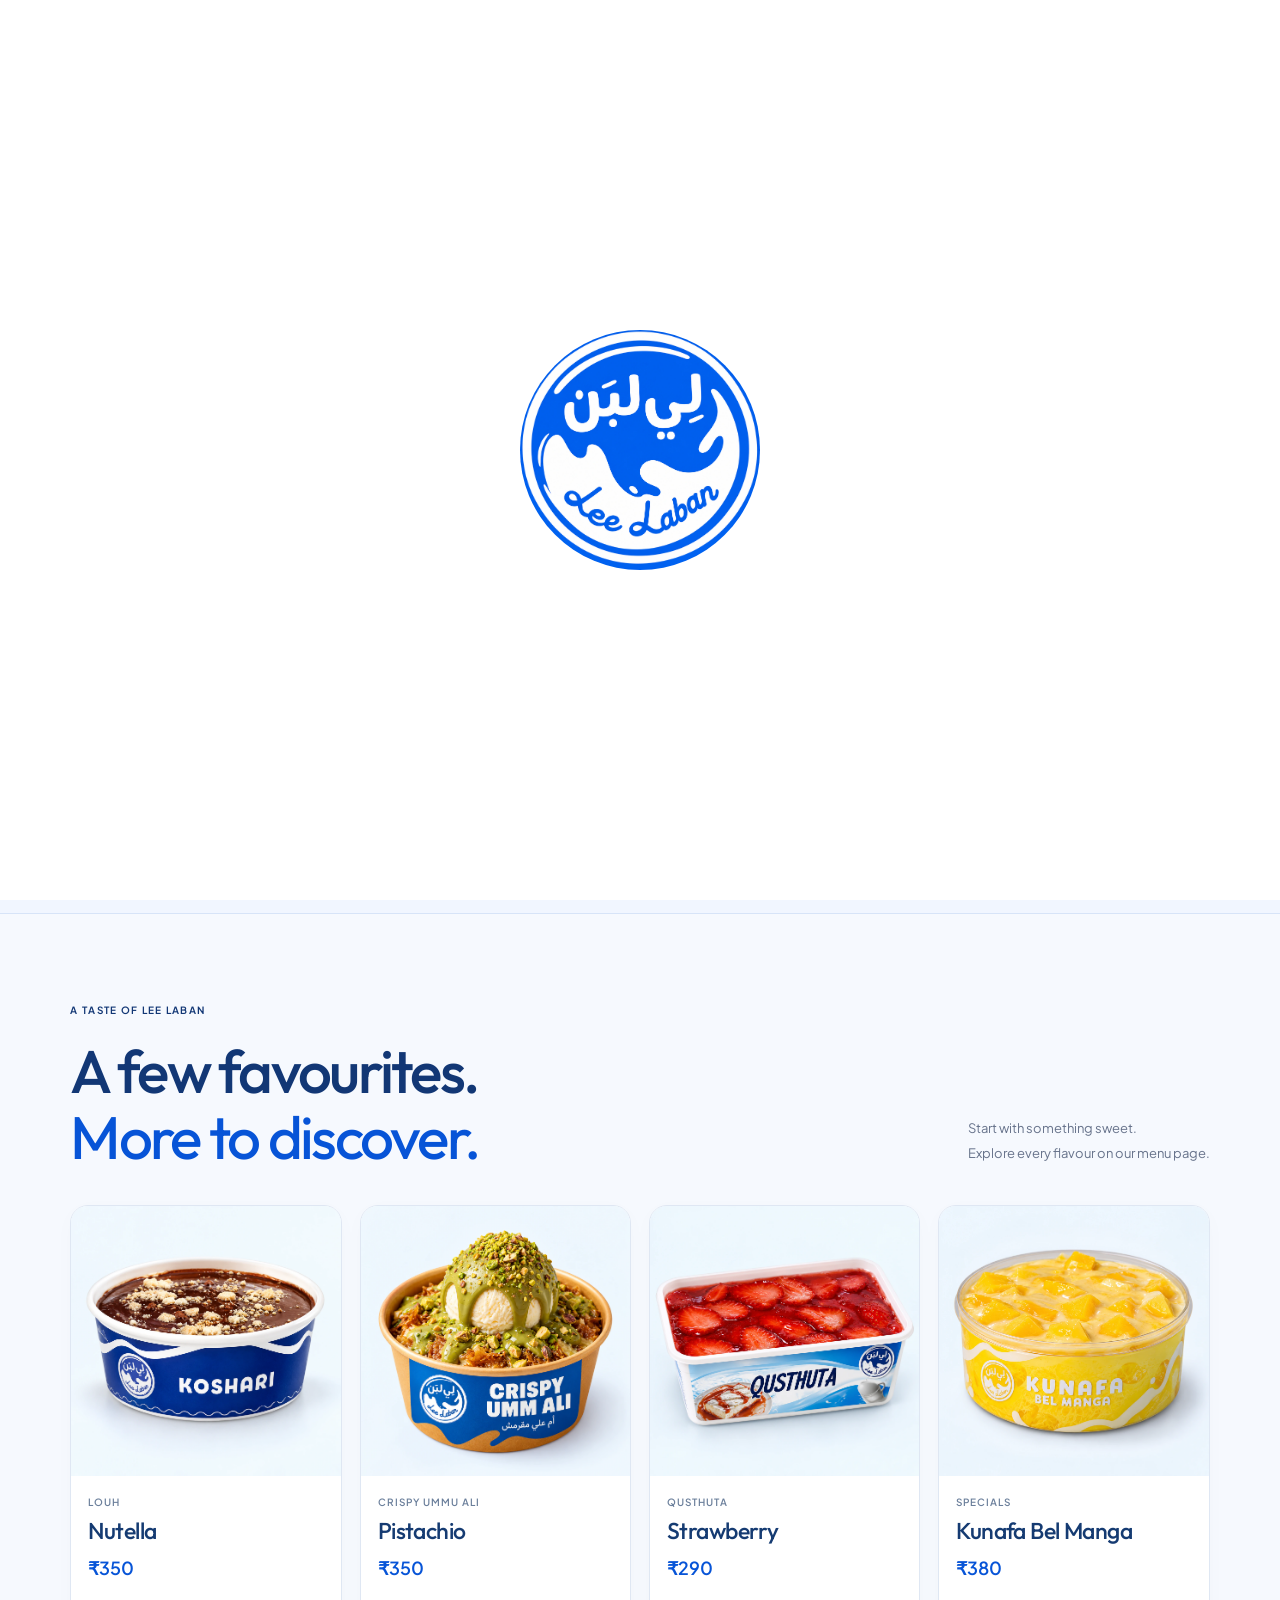
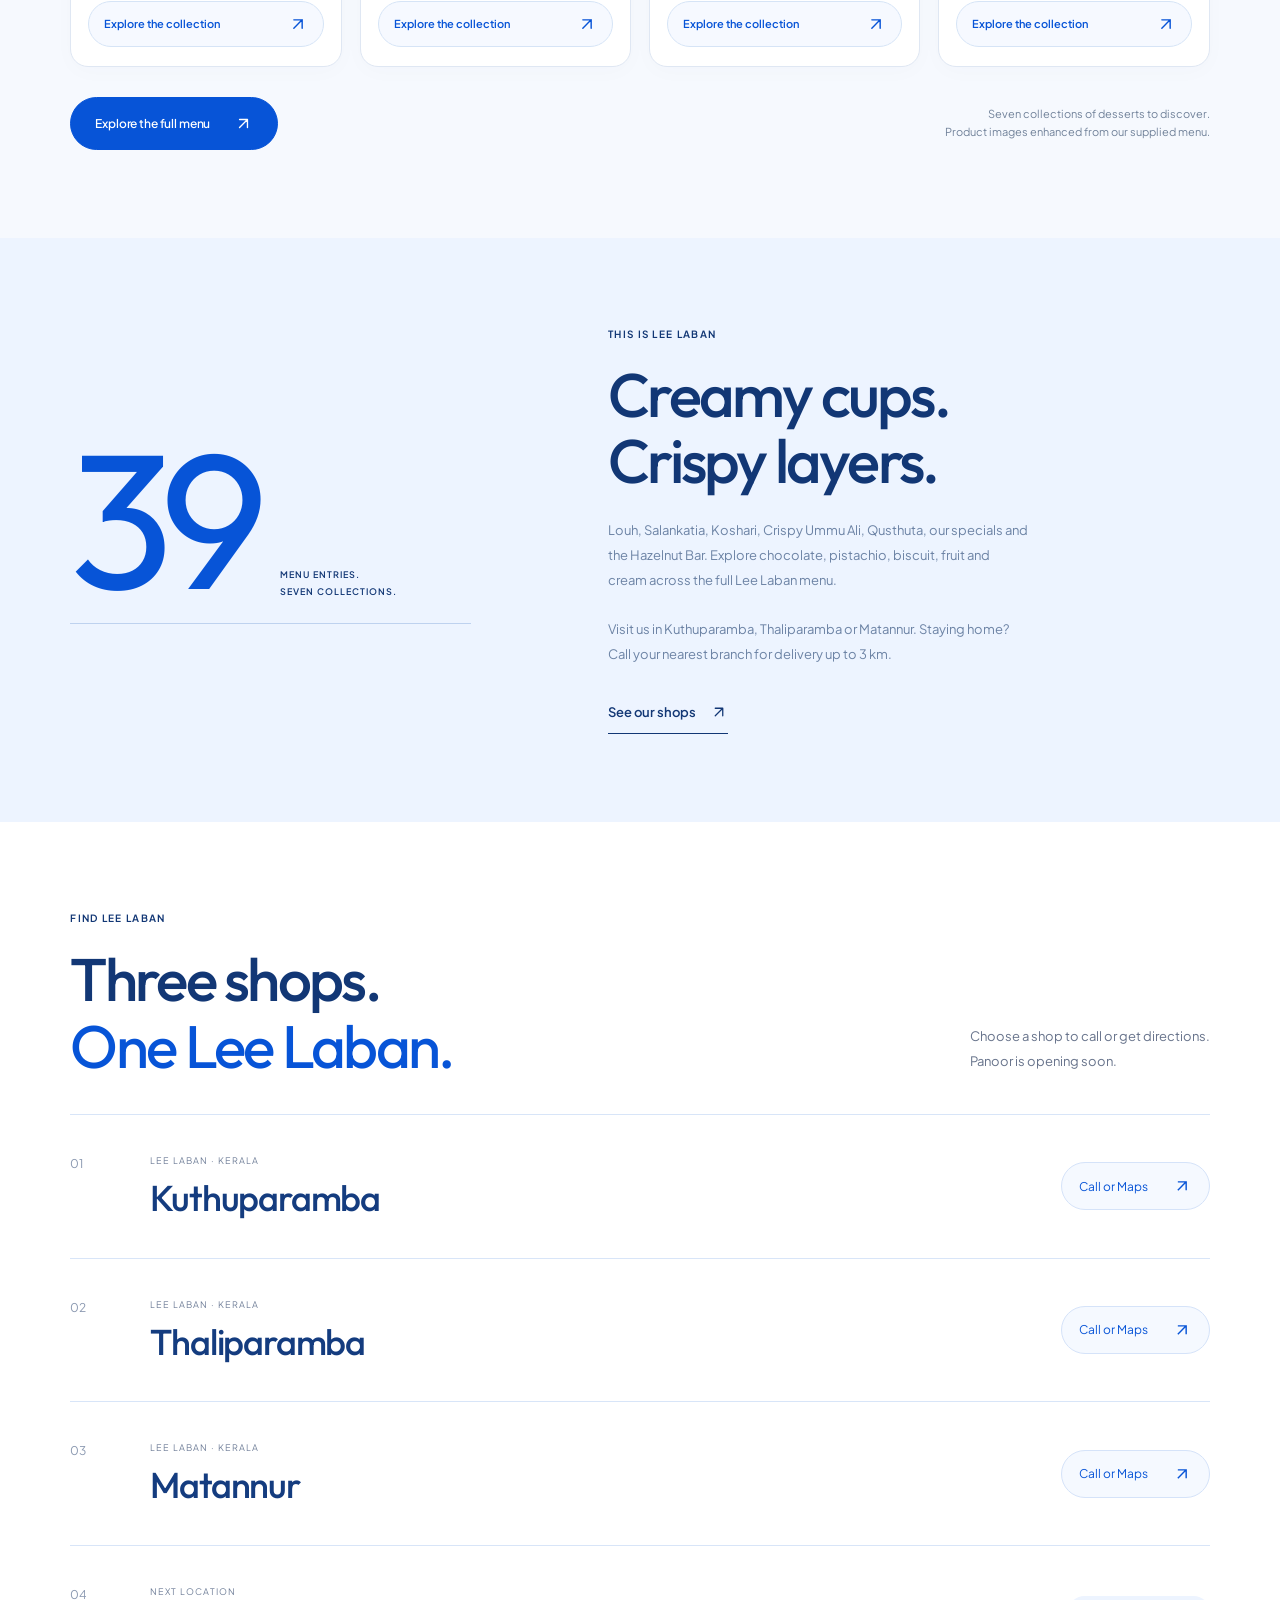
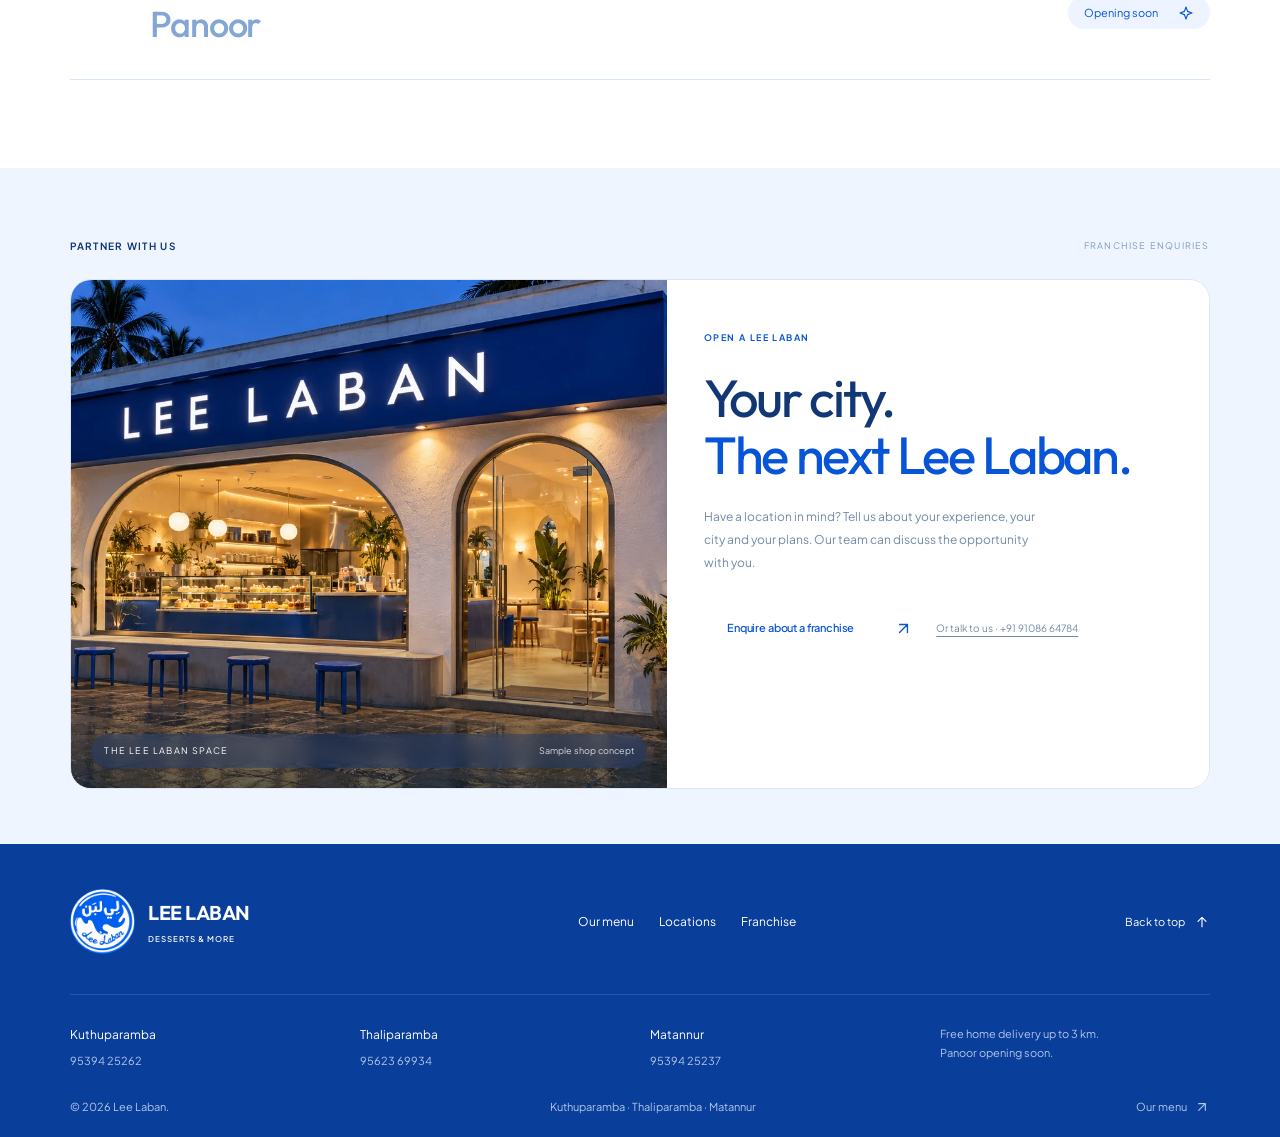
==== index.html @ 8802f7cd "Publish Lee Laban client preview" ====
<!doctype html>
<html lang="en">
<head>
  <meta charset="UTF-8"><meta name="viewport" content="width=device-width, initial-scale=1">
  <meta name="theme-color" content="#0754d7"><meta name="description" content="Explore all 39 Lee Laban desserts: Louh, Salankatia, Koshari, Crispy Ummu Ali, Qusthuta, specials and Hazelnut Bar. Find our branches and enjoy free home delivery up to 3 km.">
  <title>Lee Laban — Desserts & More</title><link rel="stylesheet" href="site.css?v=client-1">
  <link rel="icon" href="assets/logo-hd.webp">
  <link rel="stylesheet" href="menu-catalogue.css?v=2">
  <link rel="preload" href="assets/logo-hd.webp" as="image">
  <link rel="stylesheet" href="intro.css?v=3">
  <script>document.documentElement.classList.add('intro-pending');</script>
  <script src="intro.js?v=2" defer></script>
  <script type="module" src="app.js?v=menu-page-1"></script>
</head>
<body>
  <div class="site-intro" aria-label="Welcome to Lee Laban">
    <div class="site-intro-mark"><img src="assets/logo-hd.webp" alt="Lee Laban" width="240" height="240" fetchpriority="high" decoding="sync"></div>
  </div>
  <a class="skip-link" href="#main">Skip to content</a>
  <div class="announcement"><span>Kuthuparamba · Thaliparamba · Matannur</span><span>FREE HOME DELIVERY UP TO 3 KM <b>↗</b></span></div>
  <header class="header">
    <a class="brand" href="#" aria-label="Lee Laban home"><img src="assets/logo-hd.webp" alt="Lee Laban" width="70" height="70"><span>LEE LABAN<small>DESSERTS & MORE</small></span></a>
    <button class="menu-toggle" aria-controls="navigation" aria-expanded="false" aria-label="Open navigation"><span></span><span></span></button>
    <nav id="navigation" aria-label="Main navigation"><a href="menu.html">Our menu</a><a href="#about">About Lee Laban</a><a href="#locations">Find us</a><a href="#franchise">Franchise</a><button class="button button-small" data-order>Order now <span>↗</span></button></nav>
  </header>
  <main id="main">
    <section class="hero" aria-labelledby="hero-heading"><div class="hero-copy"><div class="eyebrow">LEE LABAN · DESSERTS & MORE</div><h1 id="hero-heading">Made for<br><em>one more</em><br>spoon<span class="period">.</span></h1><p>Milk-soaked cake. Crispy pastry. Chocolate, pistachio and cream. Explore the Lee Laban menu and find your favourite.</p><div class="hero-actions"><a class="button button-white" href="menu.html">Explore the menu <span>↗</span></a><a class="hero-location-link" href="#locations">Find a shop <span>↗</span></a></div></div><div class="hero-art"><div class="orbit orbit-one" aria-hidden="true"></div><div class="orbit orbit-two" aria-hidden="true"></div><img class="hero-desserts" fetchpriority="high" decoding="async" src="assets/hero-fast.webp" alt="Illustrative composition of chocolate, pistachio and caramel desserts" width="1200" height="800"><div class="hero-mini-menu"><a href="menu.html?collection=louh"><img src="assets/products/bowl-nutella.webp" alt="Louh Nutella" width="65" height="65"><span>Louh<small>₹350 · 3 flavours</small></span><b>↗</b></a><a href="menu.html?collection=crispy"><img src="assets/products/crispy-pistachio.webp" alt="Crispy Ummu Ali Pistachio" width="65" height="65"><span>Crispy Ummu Ali<small>₹350 · 5 flavours</small></span><b>↗</b></a></div><span class="hero-illustration-note">Dessert illustrations · actual presentation may vary</span></div></section>
    <div class="service-strip"><span>FREE HOME DELIVERY</span><p>Up to 3 km from your nearest branch.</p><button type="button" data-order>Choose your branch <span>↗</span></button></div>
    <section class="menu-section section featured-menu" id="menu" aria-labelledby="menu-title">
      <div class="section-heading"><div><div class="eyebrow">A TASTE OF LEE LABAN</div><h2 id="menu-title">A few favourites.<br><em>More to discover.</em></h2></div><p>Start with something sweet.<br>Explore every flavour on our menu page.</p></div>
      <div id="product-grid" class="product-grid catalogue-grid featured-grid" aria-label="Featured Lee Laban desserts"></div>
      <div class="menu-bottom"><a class="button menu-view-all" href="menu.html">Explore the full menu <span>↗</span></a><p>Seven collections of desserts to discover.<br>Product images enhanced from our supplied menu.</p></div>
    </section>
    <section id="about" class="about-section section" aria-labelledby="about-title"><div class="about-stat"><strong>39</strong><span>MENU ENTRIES.<br>SEVEN COLLECTIONS.</span></div><div class="about-copy"><div class="eyebrow">THIS IS LEE LABAN</div><h2 id="about-title">Creamy cups.<br>Crispy layers.</h2><p>Louh, Salankatia, Koshari, Crispy Ummu Ali, Qusthuta, our specials and the Hazelnut Bar. Explore chocolate, pistachio, biscuit, fruit and cream across the full Lee Laban menu.</p><p>Visit us in Kuthuparamba, Thaliparamba or Matannur. Staying home? Call your nearest branch for delivery up to 3 km.</p><a class="text-link" href="#locations">See our shops <span>↗</span></a></div></section>
    <section id="locations" class="locations-section section" aria-labelledby="locations-title"><div class="section-heading reveal"><div><div class="eyebrow">FIND LEE LABAN</div><h2 id="locations-title">Three shops.<br><em>One Lee Laban.</em></h2></div><p>Choose a shop to call or get directions.<br>Panoor is opening soon.</p></div><div class="branch-list">
      <article class="branch reveal"><span class="branch-number">01</span><div><span class="branch-region">LEE LABAN · KERALA</span><h3><button type="button" class="branch-name-button" data-branch="Kuthuparamba" aria-label="Choose Call or Maps for Kuthuparamba">Kuthuparamba</button></h3></div><button type="button" class="branch-open" data-branch="Kuthuparamba" aria-label="Call or open Maps for Lee Laban Kuthuparamba"><span>Call or Maps</span><svg class="ui-icon" viewBox="0 0 24 24" fill="none" stroke="currentColor" stroke-width="1.7" aria-hidden="true"><path d="M7 17 17 7M7 7h10v10"/></svg></button></article>
      <article class="branch reveal"><span class="branch-number">02</span><div><span class="branch-region">LEE LABAN · KERALA</span><h3><button type="button" class="branch-name-button" data-branch="Thaliparamba" aria-label="Choose Call or Maps for Thaliparamba">Thaliparamba</button></h3></div><button type="button" class="branch-open" data-branch="Thaliparamba" aria-label="Call or open Maps for Lee Laban Thaliparamba"><span>Call or Maps</span><svg class="ui-icon" viewBox="0 0 24 24" fill="none" stroke="currentColor" stroke-width="1.7" aria-hidden="true"><path d="M7 17 17 7M7 7h10v10"/></svg></button></article>
      <article class="branch reveal"><span class="branch-number">03</span><div><span class="branch-region">LEE LABAN · KERALA</span><h3><button type="button" class="branch-name-button" data-branch="Matannur" aria-label="Choose Call or Maps for Matannur">Matannur</button></h3></div><button type="button" class="branch-open" data-branch="Matannur" aria-label="Call or open Maps for Lee Laban Matannur"><span>Call or Maps</span><svg class="ui-icon" viewBox="0 0 24 24" fill="none" stroke="currentColor" stroke-width="1.7" aria-hidden="true"><path d="M7 17 17 7M7 7h10v10"/></svg></button></article>
      <article class="branch branch-soon reveal"><span class="branch-number">04</span><div><span class="branch-region">NEXT LOCATION</span><h3>Panoor</h3></div><span class="soon-tag">Opening soon <span>✳</span></span></article>
    </div></section>
    <section id="franchise" class="franchise-feature" aria-labelledby="franchise-title">
      <div class="franchise-feature-heading"><span class="eyebrow">PARTNER WITH US</span><span class="feature-index">FRANCHISE ENQUIRIES</span></div>
      <div class="franchise-feature-grid"><figure class="franchise-feature-photo"><img src="assets/shop-concept-fast.webp" alt="A sample Lee Laban shop concept with blue signage and warm interiors" loading="lazy" width="1672" height="941"><figcaption>THE LEE LABAN SPACE <span>Sample shop concept</span></figcaption></figure>
      <div class="franchise-feature-copy"><span class="eyebrow">OPEN A LEE LABAN</span><h2 id="franchise-title">Your city.<br><em>The next Lee Laban.</em></h2><p>Have a location in mind? Tell us about your experience, your city and your plans. Our team can discuss the opportunity with you.</p><a class="button button-light" href="franchise.html">Enquire about a franchise <span>↗</span></a><a class="franchise-call" href="tel:+919108664784">Or talk to us · +91 91086 64784</a></div></div>
    </section>
  </main>
  <footer class="footer"><div class="footer-top"><a class="brand" href="#" aria-label="Lee Laban home"><img src="assets/logo-hd.webp" alt="Lee Laban" width="70" height="70"><span>LEE LABAN<small>DESSERTS & MORE</small></span></a><div class="footer-links"><a href="menu.html">Our menu</a><a href="#locations">Locations</a><a href="#franchise">Franchise</a></div><a href="#main" class="back-top">Back to top ↑</a></div><div class="footer-contacts"><a href="tel:+919539425262">Kuthuparamba <span>95394 25262</span></a><a href="tel:+919562369934">Thaliparamba <span>95623 69934</span></a><a href="tel:+919539425237">Matannur <span>95394 25237</span></a><p>Free home delivery up to 3 km.<br>Panoor opening soon.</p></div><div class="footer-bottom"><span>© <span id="year">2026</span> Lee Laban.</span><span>Kuthuparamba · Thaliparamba · Matannur</span><a href="menu.html">Our menu ↗</a></div></footer>
  <button class="floating-contact" data-order aria-label="Choose a branch to contact"><svg viewBox="0 0 24 24" fill="none" stroke="currentColor" stroke-width="1.6" aria-hidden="true"><path d="M20 11.5a8 8 0 0 1-8 8 9 9 0 0 1-3.5-.7L4 20l1.2-4.5A8 8 0 1 1 20 11.5Z"/><path d="M8.5 8c.5 3.5 2 5 5.5 6l1.5-1.5-2-1-1 1c-1.5-.5-2-1-2.5-2.5l1-1-1-2L8.5 8Z"/></svg></button>
  <dialog id="location-dialog" aria-labelledby="location-title" class="location-dialog"><div class="dialog-heading"><span class="eyebrow">LEE LABAN / SHOP DETAILS</span><button type="button" class="dialog-close location-close" aria-label="Close location options">×</button></div><div class="location-pin" aria-hidden="true"><svg class="ui-icon" viewBox="0 0 24 24" fill="none" stroke="currentColor" stroke-width="1.7"><path d="M19 10c0 5-7 11-7 11S5 15 5 10a7 7 0 1 1 14 0Z"/><circle cx="12" cy="10" r="2.5"/></svg></div><h2 id="location-title">Your Lee Laban.</h2><p>Drop by for a dessert or call us to order.</p><div class="location-options"><a id="location-call" href="tel:+919539425262"><span class="location-option-icon"><svg class="ui-icon" viewBox="0 0 24 24" fill="none" stroke="currentColor" stroke-width="1.7"><path d="m8 3 3 5-2 2a14 14 0 0 0 5 5l2-2 5 3c0 3-2 5-5 4C9 18 5 14 3 8 2 5 5 3 8 3Z"/></svg></span><span><strong>Call the shop</strong><small id="location-phone"></small></span><span aria-hidden="true">↗</span></a><a id="location-map" href="https://www.google.com/maps" target="_blank" rel="noopener"><span class="location-option-icon"><svg class="ui-icon" viewBox="0 0 24 24" fill="none" stroke="currentColor" stroke-width="1.7"><path d="m3 6 6-3 6 3 6-3v15l-6 3-6-3-6 3Zm6-3v15m6-12v15"/></svg></span><span><strong id="location-map-label">Google Maps</strong><small id="location-map-note">Find the shop</small></span><span aria-hidden="true">↗</span></a></div><p class="location-delivery">Free home delivery up to 3 km. Confirm availability with the branch.</p></dialog>
  <dialog id="branch-dialog" aria-labelledby="dialog-title"><div class="dialog-heading"><span class="eyebrow">ORDER FROM LEE LABAN</span><button class="dialog-close" aria-label="Close branch chooser">×</button></div><h2 id="dialog-title">Choose your branch.</h2><p>Choose a branch to call and order. Free home delivery up to 3 km; confirm availability with your branch.</p><div id="dialog-branches"></div><p class="dialog-note">Panoor · Opening soon</p></dialog>
</body>
</html>
---- site.css ----
@font-face {font-family: 'Outfit';font-style: normal;font-weight: 400 700;font-display: swap;src: url(assets/fonts/outfit-latin.woff2) format('woff2');unicode-range: U+0000-00FF, U+0131, U+0152-0153, U+02BB-02BC, U+02C6, U+02DA, U+02DC, U+0304, U+0308, U+0329, U+2000-206F, U+20AC, U+2122, U+2191, U+2193, U+2212, U+2215, U+FEFF, U+FFFD;}@font-face {font-family: 'Plus Jakarta Sans';font-style: normal;font-weight: 400 700;font-display: swap;src: url(assets/fonts/plus-jakarta-latin.woff2) format('woff2');unicode-range: U+0000-00FF, U+0131, U+0152-0153, U+02BB-02BC, U+02C6, U+02DA, U+02DC, U+0304, U+0308, U+0329, U+2000-206F, U+20AC, U+2122, U+2191, U+2193, U+2212, U+2215, U+FEFF, U+FFFD;}:root{--blue:#0754d7;--ink:#092f7c;--cream:#faf9f4;--pale:#e8effb;--line:#ccd7e9;--photo:#355ba4;--font:'DM Sans',Arial,sans-serif;--heading:'Manrope',Arial,sans-serif}*{box-sizing:border-box}html{scroll-behavior:smooth;scroll-padding-top:100px}body{margin:0;background:var(--cream);color:var(--ink);font-family:var(--font);font-size:16px;-webkit-font-smoothing:antialiased}button,a{-webkit-tap-highlight-color:transparent}a{color:inherit;text-decoration:none}button{font:inherit;color:inherit;cursor:pointer}button:disabled{cursor:default}img{display:block;max-width:100%}button,a{touch-action:manipulation}a:focus-visible,button:focus-visible{outline:3px solid #e1a82e;outline-offset:5px}::selection{background:var(--blue);color:white}.section{padding:105px max(5.5vw,24px)}.eyebrow{font-size:11px;font-weight:700;letter-spacing:1.7px;line-height:1.6}h1,h2,h3,p{margin:0}h1,h2,h3{font-family:var(--heading);font-weight:650;letter-spacing:-.055em}h2{font-size:clamp(44px,5.2vw,76px);line-height:1.08}em{font-style:normal;color:var(--blue)}p{line-height:1.7}.button{display:inline-flex;align-items:center;justify-content:space-between;gap:28px;min-height:56px;background:var(--blue);border:1px solid var(--blue);padding:16px 25px;border-radius:100px;color:#fff;font-size:13px;font-weight:600;transition:background .25s,transform .25s,box-shadow .25s}.button:hover{background:#063ea3;transform:translateY(-3px);box-shadow:0 6px 15px #0754d723}.button span{font-size:22px;font-weight:400;line-height:1}.button-small{min-height:47px;padding:10px 20px;font-size:12px}.text-link{display:inline-flex;align-items:center;gap:25px;font-size:13px;font-weight:600;min-height:44px;border-bottom:1px solid currentColor}.text-link span{font-size:20px;transition:transform .25s}.text-link:hover span{transform:translate(3px,-3px)}.announcement{height:34px;background:var(--blue);color:white;display:flex;align-items:center;justify-content:space-between;padding:0 5.5vw;font-size:10px;letter-spacing:1px}.announcement b{margin-left:12px;font-size:17px;font-weight:400}.header{height:112px;display:flex;align-items:center;justify-content:space-between;padding:0 5.5vw;position:relative;z-index:10;border-bottom:1px solid #dce2eb}.brand{display:flex;align-items:center;gap:13px}.brand img{width:65px;height:65px;border-radius:50%}.brand>span{font-family:var(--heading);font-weight:800;font-size:20px;letter-spacing:-.6px}.brand small{display:block;font-family:var(--font);font-size:7px;font-weight:600;letter-spacing:1.2px;margin-top:4px}.header nav{display:flex;align-items:center;gap:30px}.header nav>a{font-size:12px;font-weight:600;padding:12px 0;position:relative}.header nav>a:after{content:'';position:absolute;left:0;right:100%;bottom:5px;height:1px;background:var(--blue);transition:right .25s}.header nav>a:hover:after{right:0}.menu-toggle{display:none}.hero{min-height:720px;display:grid;grid-template-columns:1fr 1fr;position:relative;overflow:hidden;padding:78px 5.5vw 80px;align-items:center}.hero-copy{position:relative;z-index:2}.hero .eyebrow{display:flex;gap:9px;align-items:center;letter-spacing:1.4px;font-size:10px}.tiny-star{font-size:21px}.hero h1{font-size:clamp(60px,6.6vw,98px);line-height:1.04;margin:24px 0;letter-spacing:-.065em;white-space:nowrap}.hero h1 em{position:relative}.hero h1 em:after{content:'';position:absolute;left:0;right:-5px;bottom:-4px;border-top:3px solid var(--blue);border-radius:50%;height:9px;transform:rotate(-2deg)}.period{color:var(--blue)}.hero p{max-width:370px;font-size:14px;color:#50617e}.hero-actions{display:flex;align-items:center;gap:27px;margin-top:33px}.hero-foot{display:flex;align-items:center;gap:12px;margin-top:54px;font-size:8px;font-weight:600;letter-spacing:1.3px}.hero-line{height:1px;width:36px;background:#8798b6}.hero-art{position:relative;min-width:0;height:100%;min-height:550px}.orbit{position:absolute;width:470px;height:470px;border:1px solid #b6cef1;border-radius:50%;left:52%;top:47%;transform:translate(-50%,-50%)}.orbit-one{background:#e6eefb;width:440px;height:440px;border:none}.orbit-two{width:535px;height:535px}.orbit-two:before{content:'';position:absolute;left:25px;top:125px;width:9px;height:9px;border-radius:50%;background:var(--blue)}.hero-desserts{width:126%;max-width:none;height:auto;position:absolute;top:48%;left:52%;transform:translate(-50%,-50%);filter:drop-shadow(0 25px 20px #092f7c16);animation:float 6s ease-in-out infinite}.round-note{position:absolute;right:-5px;top:7px;border:1px solid var(--blue);border-radius:50%;width:116px;height:116px;display:flex;align-items:center;justify-content:center;flex-direction:column;transform:rotate(12deg);font-size:10px;line-height:1.6;z-index:3;background:var(--cream)}.round-note strong{font-size:11px}.round-note>span{font-size:34px;line-height:1.1}.art-star{position:absolute;z-index:3;color:var(--blue)}.star-one{left:8%;top:12%;font-size:55px;animation:turn 24s linear infinite}.star-two{right:1%;bottom:20%;font-size:35px}.art-caption{position:absolute;bottom:-4px;left:30%;font-size:9px;letter-spacing:1px;transform:rotate(-6deg);text-align:center}.art-caption>span{display:block;font-size:40px;position:absolute;right:-47px;top:-30px}.art-caption small{display:block;font-size:8px;letter-spacing:0;margin-top:9px;opacity:.7}.scroll-cue{position:absolute;bottom:29px;left:5.5vw;border:1px solid #9caecb;border-radius:50%;width:34px;height:34px;display:grid;place-items:center;font-size:20px}.ticker{border-top:1px solid var(--line);border-bottom:1px solid var(--line);padding:18px 0;overflow:hidden;background:#edf2fc}.ticker>div{display:flex;align-items:center;width:max-content;gap:36px;animation:marquee 35s linear infinite;font-family:var(--heading);font-size:18px;font-weight:650;letter-spacing:-.5px}.ticker i{font-style:normal;color:var(--blue);font-size:25px}.section-heading{display:flex;align-items:flex-end;justify-content:space-between;gap:30px;margin-bottom:48px}.section-heading .eyebrow,.about-copy .eyebrow,.franchise-section .eyebrow{margin-bottom:20px}.section-heading>p{color:#67738b;font-size:14px;padding-bottom:5px;max-width:310px}.menu-section{background:white}.category-controls{display:flex;border-bottom:1px solid var(--line);gap:12px}.category-controls button{background:none;border:0;border-bottom:3px solid transparent;min-height:64px;padding:13px 25px;font-size:16px;font-weight:600;transition:color .2s,background .2s;white-space:nowrap}.category-controls button[aria-pressed=true]{color:var(--blue);border-bottom-color:var(--blue);background:#f3f7ff}.category-controls button:hover{background:#f3f7ff}.category-controls button span{vertical-align:super;font-size:9px;margin-left:6px;font-weight:500}.menu-description{display:flex;justify-content:space-between;align-items:center;margin:23px 0 25px;color:#68778f;font-size:12px}.menu-description>span{font-size:10px;letter-spacing:2px}.product-grid{display:grid;grid-template-columns:repeat(3,minmax(0,1fr));gap:23px;min-height:337px}.product-card{border:1px solid #dce4f1;border-radius:18px;overflow:hidden;background:var(--cream);animation:cardIn .4s both;transition:transform .3s,box-shadow .3s}.product-card:hover{transform:translateY(-7px);box-shadow:0 16px 30px #092f7c0b}.product-photo{height:240px;position:relative;display:flex;align-items:center;justify-content:center;background:var(--photo);overflow:hidden}.product-photo:before,.product-photo:after{content:'';position:absolute;border:1px solid #ffffff15;border-radius:50%;width:290px;height:290px;top:10px;left:50%;transform:translateX(-50%)}.product-photo:after{width:220px;height:220px;top:43px}.product-tag{position:absolute;top:17px;left:19px;font-size:8px;letter-spacing:1.5px;color:white;z-index:2}.product-crop{position:relative;overflow:hidden;width:64%;max-width:250px;z-index:1;transition:transform .5s;mix-blend-mode:normal}.product-card:hover .product-crop{transform:scale(1.055) rotate(-2deg)}.product-crop img{position:absolute;max-width:none;height:auto}.product-info{padding:21px 22px;display:flex;align-items:center;justify-content:space-between;gap:10px}.product-info small{font-size:9px;letter-spacing:1.4px;color:#6c7c95;text-transform:uppercase}.product-info h3{font-size:22px;letter-spacing:-.6px;line-height:1.2;margin-top:6px}.product-info .price{font-size:16px;white-space:nowrap;font-weight:600}.card-action{background:none;border:0;border-top:1px solid #dce4f1;width:100%;padding:10px 22px;text-align:left;display:flex;justify-content:space-between;font-size:11px;min-height:44px}.card-action:hover{background:var(--pale)}.flavour-controls{display:flex;align-items:center;gap:10px;margin-top:25px;justify-content:flex-end}.flavour-controls button{border:1px solid var(--line);background:white;width:44px;height:44px;border-radius:50%;font-size:22px}.flavour-controls button:hover{background:var(--pale)}.flavour-controls span{font-size:11px;margin-right:10px}.menu-bottom{display:flex;justify-content:space-between;align-items:center;gap:24px;margin-top:38px}.menu-bottom p{text-align:right;font-size:10px;color:#6c7c95}.about-section{display:grid;grid-template-columns:1fr 1fr;gap:10%;align-items:center;background:#f0f4fc;padding-top:120px;padding-bottom:120px;overflow:hidden}.about-art{height:390px;position:relative;display:flex;align-items:center;justify-content:center}.about-art>img{border-radius:50%;width:230px;height:230px;transform:rotate(-12deg);box-shadow:0 15px 30px #092f7c15;z-index:2}.about-ring{position:absolute;width:335px;height:335px;border:1px solid #abc6ef;border-radius:50%}.about-ring:before{content:'';position:absolute;inset:-22px;border:1px solid #d0dff5;border-radius:50%}.about-scribble{position:absolute;bottom:-4px;left:7%;font-size:38px;line-height:.95;font-family:Georgia,serif;font-style:italic;transform:rotate(-12deg);z-index:3;color:var(--blue)}.about-star{position:absolute;right:4%;top:3%;font-size:80px;color:var(--blue);animation:turn 40s linear infinite}.about-copy p{font-size:14px;max-width:420px;margin-top:23px;color:#50617e}.about-copy .text-link{margin-top:23px}.delivery-section{position:relative;overflow:hidden;background:var(--blue);color:white;display:flex;align-items:center;justify-content:space-between;gap:45px;padding-top:80px;padding-bottom:80px}.delivery-section h2{font-size:clamp(40px,4.6vw,66px);margin:15px 0 20px}.delivery-section em{color:#c8dcff}.delivery-section p{font-size:13px;color:#d8e5ff}.delivery-icon{align-self:flex-start;font-size:80px;line-height:1;border:1px solid #ffffff55;border-radius:50%;width:115px;height:115px;display:grid;place-items:center;flex-shrink:0}.button-light{color:var(--blue);background:white;border-color:white;position:relative;z-index:1;white-space:nowrap}.button-light:hover{background:#dce8ff}.delivery-doodle{position:absolute;font-size:260px;line-height:1;right:8%;bottom:-128px;color:#ffffff0c;transform:rotate(-10deg)}.locations-section{background:var(--cream)}.branch-list{border-top:1px solid var(--line)}.branch{display:grid;grid-template-columns:60px 1fr auto;align-items:center;gap:20px;padding:31px 0;border-bottom:1px solid var(--line)}.branch-number{font-size:12px;color:#8a98b0;align-self:start;padding-top:8px}.branch-region{font-size:8px;letter-spacing:1.4px;color:#72809a}.branch h3{font-size:35px;line-height:1.5;letter-spacing:-1.4px}.branch>a{display:flex;align-items:center;gap:40px;font-size:13px}.branch>a i{font-style:normal;border:1px solid #a2b5d4;display:grid;place-items:center;border-radius:50%;width:50px;height:50px;font-size:22px;transition:all .25s}.branch>a:hover i{background:var(--blue);color:white;transform:rotate(45deg)}.soon-tag{display:flex;gap:20px;align-items:center;border:1px solid #b7c7e1;padding:8px 16px;border-radius:100px;font-size:11px}.soon-tag span{font-size:20px}.branch-soon h3{color:#6482b3}.franchise-section{background:#e5edfb;position:relative;overflow:hidden}.franchise-section h2{font-size:clamp(45px,6.4vw,90px)}.franchise-bottom{display:flex;gap:20px;align-items:center;justify-content:space-between;position:relative;z-index:2;margin-top:32px}.franchise-bottom p{color:#50617e;font-size:14px}.franchise-number{display:block;margin-top:12px;font-size:12px;text-align:right;padding-right:27px;position:relative;z-index:1}.franchise-star{position:absolute;right:13%;top:0;transform:rotate(8deg);font-size:230px;line-height:1.2;color:#c3d6f8}.footer{padding:45px 5.5vw 22px;background:var(--ink);color:white}.footer-top{display:flex;justify-content:space-between;align-items:center;gap:25px;padding-bottom:40px;border-bottom:1px solid #ffffff20}.footer-top>p{font-family:Georgia,serif;font-size:23px;font-style:italic;color:#c6d9f9}.back-top{font-size:11px}.footer-bottom{display:flex;justify-content:space-between;align-items:center;gap:20px;font-size:10px;color:#b3c6e7;padding-top:22px}.floating-contact{position:fixed;z-index:20;right:24px;bottom:24px;width:59px;height:59px;border:1px solid #ffffff55;border-radius:50%;background:var(--blue);color:white;display:grid;place-items:center;box-shadow:0 6px 20px #092f7c30;transition:transform .25s}.floating-contact:hover{transform:translateY(-4px)}.floating-contact svg{width:29px;height:29px}dialog{border:0;border-radius:24px;padding:32px;width:min(94vw,510px);max-height:90dvh;overflow-y:auto;color:var(--ink);background:var(--cream);box-shadow:0 20px 80px #001d5530}dialog::backdrop{background:#07245688;backdrop-filter:blur(5px)}.dialog-heading{display:flex;justify-content:space-between;align-items:center;margin-bottom:20px}.dialog-close{border:1px solid var(--line);background:transparent;width:44px;height:44px;border-radius:50%;font-size:26px}.dialog-close:hover{background:var(--pale)}dialog h2{font-size:40px}dialog>p{font-size:13px;color:#5d6e88;margin:20px 0}.dialog-branch{padding:19px 0;display:flex;justify-content:space-between;gap:10px;align-items:center;border-bottom:1px solid var(--line);font-size:16px;font-weight:600}.dialog-branch small{display:block;font-size:12px;font-weight:400;margin-top:5px}.dialog-branch>span:last-child{font-size:26px}.dialog-branch:hover{color:var(--blue)}dialog .dialog-note{font-size:11px;margin-bottom:0}.sr-only,.skip-link:not(:focus){position:absolute;width:1px;height:1px;overflow:hidden;clip:rect(0,0,0,0);white-space:nowrap}.skip-link:focus{position:fixed;top:8px;left:8px;padding:15px;background:white;z-index:100}.reveal{opacity:1}.motion-ready .reveal{opacity:0;transform:translateY(23px);transition:opacity .7s,transform .7s}.motion-ready .reveal.visible{opacity:1;transform:none}@keyframes float{0%,100%{transform:translate(-50%,-50%) rotate(-2deg)}50%{transform:translate(-50%,-53%) rotate(1deg)}}@keyframes turn{to{rotate:360deg}}@keyframes marquee{to{transform:translateX(-50%)}}@keyframes cardIn{from{opacity:0;transform:translateY(12px)}to{opacity:1;transform:translateY(0)}}@media(min-width:1500px){.hero{min-height:790px}.hero-art{min-height:610px}.orbit-one{width:520px;height:520px}.orbit-two{width:620px;height:620px}.hero-desserts{width:110%}}@media(max-width:1100px){.header nav{gap:18px}.header .brand>span{display:none}.hero{min-height:650px;padding-top:55px}.hero h1{font-size:7vw}.hero-art{min-height:480px}.orbit-one{width:350px;height:350px}.orbit-two{width:430px;height:430px}.round-note{width:95px;height:95px;right:-10px}.hero-actions{gap:16px}.hero-actions .text-link{font-size:11px}.hero-actions .button{padding:15px 20px;font-size:12px}.art-caption{left:20%}.product-photo{height:215px}.delivery-icon{display:none}.about-section{gap:7%}.about-art>img{width:200px;height:200px}.about-ring{width:280px;height:280px}}@media(max-width:760px){html{scroll-padding-top:25px}.announcement{justify-content:center;height:31px;padding:0 15px;font-size:8px}.announcement>span:first-child{display:none}.header{height:88px;padding:0 22px}.header .brand>span{display:block;font-size:18px}.brand img{width:55px;height:55px}.brand small{font-size:6px}.menu-toggle{display:flex;flex-direction:column;justify-content:center;gap:6px;background:transparent;width:46px;height:46px;border:1px solid var(--line);border-radius:50%;padding:13px}.menu-toggle span{height:1px;background:var(--ink);width:100%;transition:transform .2s}.menu-toggle[aria-expanded=true] span:first-child{transform:translateY(3.5px) rotate(45deg)}.menu-toggle[aria-expanded=true] span:last-child{transform:translateY(-3.5px) rotate(-45deg)}.header nav{display:none;position:absolute;top:88px;left:0;right:0;background:var(--cream);padding:20px 25px 30px;box-shadow:0 15px 20px #092f7c12;border-bottom:1px solid var(--line)}.header nav.open{display:flex;flex-direction:column;align-items:stretch;gap:7px}.header nav>a{font-size:17px;min-height:44px;padding:12px 0}.header nav .button{margin-top:10px}.hero{display:flex;flex-direction:column;padding:40px 24px 42px;min-height:0;align-items:stretch}.hero .eyebrow{font-size:8px;letter-spacing:1.1px}.hero h1{font-size:clamp(51px,11.7vw,85px);margin:20px 0;letter-spacing:-.06em;white-space:normal;line-height:1.05}.hero p{font-size:13px;max-width:335px}.hero-actions{margin-top:25px;gap:20px;flex-wrap:wrap}.hero-actions .button{font-size:11px;min-height:51px;padding:13px 20px}.hero-actions .text-link{font-size:10px;gap:12px}.hero-foot{display:none}.hero-art{height:380px;min-height:380px;width:100%;margin-top:20px}.orbit-one{height:290px;width:290px;top:51%;left:50%}.orbit-two{height:340px;width:340px;top:51%;left:50%}.hero-desserts{width:114%;top:52%;left:50%}.round-note{width:83px;height:83px;right:0;top:15px;font-size:8px}.round-note strong{font-size:9px}.round-note>span{font-size:26px}.star-one{font-size:38px;left:2%;top:15%}.star-two{font-size:28px;bottom:12%;right:0}.art-caption{font-size:7px;bottom:-5px;left:22%;letter-spacing:.5px}.art-caption small{font-size:7px}.scroll-cue{display:none}.ticker{padding:13px 0}.ticker>div{font-size:14px;gap:24px}.ticker i{font-size:20px}.section{padding:64px 24px}h2{font-size:44px}.section-heading{display:block;margin-bottom:30px}.section-heading .eyebrow,.about-copy .eyebrow,.franchise-section .eyebrow{font-size:9px;margin-bottom:15px;letter-spacing:1.2px}.section-heading>p{font-size:12px;margin-top:20px}.category-controls{gap:0;flex-wrap:wrap;justify-content:space-between;border:1px solid var(--line);border-radius:12px;overflow:hidden}.category-controls button{font-size:12px;padding:12px 10px;min-height:48px;width:50%;text-align:left;border-bottom:1px solid var(--line)}.category-controls button[aria-pressed=true]{background:var(--blue);color:white;border-bottom-color:var(--blue)}.category-controls button span{font-size:7px}.menu-description{font-size:10px;margin:20px 0}.menu-description>span{font-size:8px}.product-grid{grid-template-columns:repeat(2,minmax(0,1fr));gap:13px;min-height:0}.product-photo{height:155px}.product-photo:before{width:180px;height:180px;top:0}.product-photo:after{width:130px;height:130px;top:25px}.product-tag{font-size:6px;top:13px;left:12px;letter-spacing:1px}.product-crop{width:82%}.product-info{padding:15px 12px;display:block;min-height:108px}.product-info h3{font-size:19px;margin-top:5px}.product-info small{font-size:7px}.product-info .price{display:block;font-size:13px;margin-top:8px}.product-card{border-radius:12px}.card-action{font-size:9px;padding:10px 12px}.menu-bottom{display:block;margin-top:25px}.menu-bottom .text-link{font-size:12px}.menu-bottom p{text-align:left;font-size:9px;margin-top:18px}.about-section{display:flex;flex-direction:column;gap:35px}.about-art{height:300px;width:100%;max-width:380px}.about-ring{width:250px;height:250px}.about-art>img{width:190px;height:190px}.about-scribble{left:1%;font-size:32px;bottom:-5px}.about-star{font-size:60px;top:-10px;right:0}.about-copy h2{font-size:43px}.about-copy p{font-size:13px;margin-top:18px}.delivery-section{display:block;padding-top:55px;padding-bottom:55px}.delivery-section h2{font-size:43px;margin-top:14px}.delivery-section .eyebrow{font-size:9px}.delivery-section p{font-size:12px}.delivery-section .button{margin-top:25px;font-size:12px}.delivery-doodle{right:0}.branch{grid-template-columns:25px 1fr;gap:8px;padding:23px 0}.branch-number{font-size:9px;padding-top:5px}.branch-region{font-size:6px;letter-spacing:1px}.branch h3{font-size:28px;letter-spacing:-1px}.branch>a{grid-column:2;font-size:12px;justify-content:space-between;gap:10px;margin-top:3px}.branch>a i{width:40px;height:40px;font-size:20px}.soon-tag{grid-column:2;justify-self:start;font-size:9px;padding:5px 12px;margin-top:8px}.soon-tag span{font-size:16px}.franchise-section h2{font-size:45px;position:relative;z-index:1}.franchise-bottom{display:block;margin-top:23px}.franchise-bottom p{font-size:12px}.franchise-bottom .button{margin-top:23px;font-size:12px}.franchise-number{text-align:left;margin-top:15px;padding-left:25px;font-size:11px}.franchise-star{font-size:130px;top:-5px;right:-20px}.footer{padding:35px 24px 24px}.footer-top{align-items:flex-start;flex-wrap:wrap;gap:25px;padding-bottom:25px}.footer-top .brand{width:100%}.footer-top>p{font-size:18px}.back-top{font-size:10px;padding-top:5px}.footer-bottom{flex-direction:column;align-items:flex-start;gap:12px;font-size:9px}.floating-contact{width:51px;height:51px;right:17px;bottom:17px}.floating-contact svg{width:25px;height:25px}dialog{padding:25px}dialog h2{font-size:35px}.dialog-branch{font-size:15px}.dialog-branch small{font-size:11px}}@media(prefers-reduced-motion:reduce){html{scroll-behavior:auto}*,*:before,*:after{animation:none!important;transition:none!important}.motion-ready .reveal{opacity:1;transform:none}}:root{--cream:#f8f5ee;--ink:#102d57;--blue:#0754d7;--editorial:'DM Serif Display',Georgia,serif}body{background:var(--cream)}.hero{padding-top:58px;padding-bottom:65px;min-height:740px}.hero h1{font-family:var(--editorial);font-weight:400;line-height:.99;font-size:clamp(75px,8vw,118px);letter-spacing:-.04em}.hero h1 em{font-style:italic}.hero h1 em:after{display:none}.hero .eyebrow{font-size:10px;letter-spacing:1.8px}.hero p{max-width:345px;font-size:14px}.orbit-two{border-style:dashed;opacity:.45}.round-note{font-family:var(--font);background:#e6eddf;color:#173e35;border-color:#c7d2bf;border-radius:3px;width:112px;height:112px;rotate:-4deg;transform:rotate(10deg);box-shadow:3px 4px 0 #102d5710}.round-note>span{font-size:25px;margin-top:7px}.star-one,.star-two{display:none}.tiny-star{display:none}.ticker{background:var(--ink);color:#fff8ed;border-color:var(--ink);padding:14px 0}.ticker i{color:#b7ccab;font-size:18px}.ticker>div{font-family:var(--font);font-size:11px;letter-spacing:2px;gap:50px;font-weight:500}.menu-section{background:var(--cream)}.section-heading h2,.about-copy h2,.locations-section h2,.delivery-section h2{font-family:var(--editorial);font-weight:400;letter-spacing:-.03em}.section-heading h2 em,.about-copy h2 em,.locations-section h2 em,.delivery-section h2 em{font-style:italic}.section-heading h2{font-size:clamp(44px,5.4vw,76px)}.menu-section .section-heading>p{font-size:13px}.category-controls{gap:35px;border-color:#bfc9ce}.category-controls button{font-size:14px;padding:14px 0;background:none!important}.category-controls button[aria-pressed=true]{color:var(--blue)}.product-grid{gap:26px}.product-card{background:none;border:0;border-radius:0;box-shadow:none!important}.product-card:hover{transform:translateY(-3px)}.product-photo{height:300px;background:#f1ece3;border-radius:2px}.product-photo:before,.product-photo:after{display:none}.product-image{width:100%;height:100%;object-fit:cover;transition:transform .6s}.product-card:hover .product-image{transform:scale(1.035)}.product-tag{color:var(--ink);font-size:8px;top:18px;left:18px}.photo-label{position:absolute;bottom:11px;left:18px;font-size:6px;letter-spacing:1px;color:#52605c}.product-info{padding:20px 0;min-height:86px}.product-info h3{font-family:var(--heading);font-size:23px;letter-spacing:-.7px}.product-info small{font-size:8px;color:#647486}.product-info .price{font-size:16px;font-weight:500}.card-action{padding:10px 0;border-color:#c7cfd1;font-size:11px}.card-action:hover{background:none;color:var(--blue)}.about-section{background:#e6eddf}.about-scribble{font-family:var(--editorial)}.about-star{display:none}.about-ring,.about-ring:before{border-color:#c1d0b5}.about-copy p{color:#435d59}.delivery-section{background:#102d57}.delivery-icon{font-size:60px;border-radius:0;border:0}.delivery-doodle{display:none}.branch h3{font-family:var(--editorial);font-weight:400;letter-spacing:-.5px;font-size:39px}.branch>a i{border-radius:0;width:44px;height:44px;border-color:#c5cfd8}.soon-tag{border-radius:2px}.franchise-editorial{background:#e8eddf;scroll-margin-top:20px}.franchise-intro{display:flex;justify-content:space-between;gap:35px;align-items:flex-end;padding-bottom:50px}.franchise-intro h2{font-family:var(--editorial);font-weight:400;font-size:clamp(46px,5.8vw,83px);letter-spacing:-.035em;margin-top:20px}.franchise-intro h2 em{font-style:italic}.franchise-intro>p{font-size:14px;color:#4e625c;max-width:320px;padding-bottom:5px}.shop-figure{margin:0 5.5vw;position:relative}.shop-figure>img{width:100%;height:570px;object-fit:cover;object-position:center 55%;border-radius:2px}.shop-figure figcaption{display:flex;justify-content:space-between;gap:20px;padding:15px 0;border-bottom:1px solid #c0cbb9;font-size:9px;letter-spacing:.9px;color:#52624d}.shop-figure figcaption span:last-child{letter-spacing:0;font-size:10px}.franchise-detail{display:grid;grid-template-columns:.8fr 1.2fr;gap:9%;padding-top:70px}.franchise-aside>h3{font-family:var(--editorial);font-size:50px;line-height:1.05;font-weight:400;letter-spacing:-1px;margin:24px 0}.franchise-aside>p{font-size:13px;max-width:340px;color:#51645d}.franchise-steps{list-style:none;margin:40px 0;padding:0;max-width:340px}.franchise-steps li{display:flex;gap:18px;border-top:1px solid #c4cebd;padding:21px 0}.franchise-steps li>span{font-size:10px;color:#68815f;padding-top:4px}.franchise-steps strong{font-size:13px;font-weight:600}.franchise-steps p{font-size:11px;color:#61705c;margin-top:3px}.direct-contact{border-top:1px solid #c4cebd;padding-top:25px;display:flex;flex-direction:column;gap:11px}.direct-contact small{font-size:8px;letter-spacing:1.2px;color:#62765b}.direct-contact a:nth-child(2){font-size:23px;font-family:var(--heading);letter-spacing:-.7px}.direct-contact a:last-child{font-size:11px;text-decoration:underline;text-underline-offset:5px}.enquiry-form{background:#fffdf7;padding:38px;border:1px solid #d6ddcd;border-radius:3px;box-shadow:0 8px 30px #283f2705}.form-title{display:flex;justify-content:space-between;gap:15px;font-size:8px;letter-spacing:1px;padding-bottom:24px;border-bottom:1px solid #dce2d6;margin-bottom:30px}.form-title span:last-child{color:#7a8a70;font-size:7px}.enquiry-form fieldset{padding:0;margin:0 0 30px;border:0;min-width:0}.enquiry-form legend{font-family:var(--editorial);font-size:25px;margin-bottom:22px;letter-spacing:-.3px}.form-grid{display:grid;grid-template-columns:1fr 1fr;gap:20px 18px}.form-grid label{display:block;font-size:10px;font-weight:500;line-height:1.5;min-width:0}.form-grid label>span{color:var(--blue)}.form-grid input,.form-grid select,.form-grid textarea{width:100%;display:block;font-family:var(--font);font-size:12px;padding:11px 0;border:0;border-bottom:1px solid #c8d1c4;border-radius:0;background:transparent;color:var(--ink);margin-top:5px;min-height:44px;outline-offset:4px}.form-grid input:focus,.form-grid select:focus,.form-grid textarea:focus{outline:2px solid #0754d733;border-bottom-color:var(--blue)}.form-grid input::placeholder,.form-grid textarea::placeholder{color:#899384;font-size:11px}.form-grid .wide{grid-column:1/-1}.consent{display:flex;align-items:flex-start;gap:10px;font-size:10px;color:#5d7055;line-height:1.7;cursor:pointer}.consent input{accent-color:var(--blue);width:16px;height:16px;flex-shrink:0;margin:1px 0 0}.form-submit{display:flex;align-items:center;gap:20px;margin-top:23px}.form-submit .button{font-size:11px;padding:14px 20px;min-height:50px;gap:20px}.reset-form{font-size:10px;background:none;border:0;text-decoration:underline;text-underline-offset:4px;min-height:44px}.form-note{font-size:9px!important;color:#819076;margin-top:17px!important;line-height:1.6!important}#enquiry-status{font-size:11px;line-height:1.7;margin-top:14px}#enquiry-status a{text-decoration:underline;color:var(--blue)}.footer-links{display:flex;gap:25px;font-size:11px}.footer-contacts{display:grid;grid-template-columns:repeat(4,1fr);gap:20px;padding:30px 0 6px}.footer-contacts>a{font-size:12px}.footer-contacts span{display:block;color:#b3c6e7;font-size:11px;margin-top:8px}.footer-contacts p{font-size:10px;color:#b3c6e7}.full-menu-dialog{max-width:none;width:min(1200px,96vw);height:94dvh;max-height:94dvh;border-radius:4px;padding:0;overscroll-behavior:contain;background:var(--cream);scroll-behavior:smooth}.full-menu-top{display:flex;align-items:center;justify-content:space-between;padding:18px 38px;background:var(--cream);border-bottom:1px solid #cfd5d5;position:sticky;top:0;z-index:4}.full-menu-top .brand img{width:48px;height:48px}.full-menu-top .brand>span{font-size:16px}.full-menu-top .brand small{font-size:6px}.full-menu-intro{padding:50px 45px 30px}.full-menu-intro h2{font-family:var(--editorial);font-size:64px;font-weight:400;letter-spacing:-2px;margin-top:15px}.full-menu-intro h2 em{font-style:italic}.full-menu-intro p{font-size:13px;margin-top:17px;color:#6c7c80}.full-menu-nav{position:sticky;top:85px;z-index:3;background:var(--cream);padding:15px 45px;display:flex;gap:30px;border-top:1px solid #d6dcd8;border-bottom:1px solid #d6dcd8}.full-menu-nav a{font-size:11px;padding:5px 0;min-height:30px;display:flex;align-items:center}.full-menu-nav a:hover{color:var(--blue)}.full-menu-category{display:grid;grid-template-columns:1fr 1fr;gap:6%;padding:45px;border-bottom:1px solid #d6dcd8;scroll-margin-top:150px;align-items:center}.full-category-photo{position:relative;background:#f1ece3;overflow:hidden}.full-category-photo img{width:100%;aspect-ratio:1/1;object-fit:cover}.full-category-photo>span{position:absolute;left:20px;bottom:18px;font-size:8px;letter-spacing:1px}.full-category-list h3{font-size:37px;font-family:var(--editorial);font-weight:400;margin-top:14px;letter-spacing:-1px}.full-category-list>p{font-size:12px;color:#7a857b;margin-top:10px}.full-category-list ul{list-style:none;padding:0;margin:22px 0}.full-category-list li{display:flex;justify-content:space-between;gap:15px;padding:15px 0;border-bottom:1px solid #ccd4ce;font-size:14px}.full-category-list strong{font-size:13px;font-weight:500;white-space:nowrap}.full-category-list .text-link{background:none;border:0;border-bottom:1px solid var(--ink);padding:0;font-size:11px}.full-menu-note{padding:30px 45px!important;font-size:10px!important;color:#7a857b!important;margin:0!important}.dialog-active{overflow:hidden}.full-menu-dialog::backdrop{background:#102d57aa}.full-menu-nav a:focus-visible,input:focus-visible,select:focus-visible,textarea:focus-visible{outline:2px solid #0754d7;outline-offset:3px}@media(max-width:1100px){.hero h1{font-size:9vw}.product-photo{height:250px}.franchise-detail{gap:5%;grid-template-columns:.75fr 1.25fr}.enquiry-form{padding:25px}.shop-figure>img{height:440px}.franchise-aside>h3{font-size:43px}.full-menu-nav{top:85px}}@media(max-width:760px){.hero{padding-top:37px;min-height:0}.hero h1{font-size:clamp(69px,16.5vw,110px);line-height:.99;margin-top:25px}.hero p{font-size:13px;max-width:320px}.hero-art{margin-top:15px}.round-note{width:80px;height:80px;border-radius:2px}.round-note>span{font-size:20px}.ticker>div{font-size:9px;letter-spacing:1.6px;gap:28px}.ticker{padding:12px 0}.category-controls{gap:0;border:0;border-bottom:1px solid #bfc9ce;border-radius:0;justify-content:flex-start}.category-controls button{width:auto;font-size:10px;padding:13px 11px;min-height:46px;border:0;border-bottom:2px solid transparent}.category-controls button:first-child{padding-left:0}.category-controls button[aria-pressed=true]{border-bottom-color:var(--blue)}.category-controls button span{font-size:6px;margin-left:3px}.product-grid{gap:15px}.product-photo{height:185px}.product-info{padding:16px 0;min-height:113px}.product-info h3{font-size:20px}.product-info .price{font-size:14px}.product-tag{font-size:6px;top:13px;left:10px;max-width:85%;letter-spacing:.7px}.photo-label{font-size:5px;left:10px;bottom:8px}.product-image{object-fit:cover}.section-heading h2{font-size:45px;line-height:1.06}.menu-section .section-heading>p{font-size:12px}.card-action{font-size:9px}.about-copy h2{font-size:45px}.branch h3{font-size:31px}.franchise-intro{display:block;padding-bottom:30px}.franchise-intro h2{font-size:45px;margin-top:16px}.franchise-intro>p{font-size:12px;margin-top:23px}.shop-figure{margin:0 24px}.shop-figure>img{height:300px;object-position:50% 55%}.shop-figure figcaption{display:block;font-size:7px;padding:12px 0;line-height:1.7}.shop-figure figcaption span:last-child{display:block;font-size:8px;margin-top:5px}.franchise-detail{display:flex;flex-direction:column;gap:35px;padding-top:40px}.franchise-aside>h3{font-size:41px;margin-top:16px}.franchise-aside>p{font-size:12px}.franchise-steps{margin:25px 0;max-width:none}.franchise-steps li{padding:16px 0}.direct-contact{padding-top:20px}.direct-contact a:nth-child(2){font-size:21px}.enquiry-form{padding:24px 20px;margin:0 -5px}.form-title{font-size:7px;gap:8px;padding-bottom:18px;margin-bottom:25px}.form-title span:last-child{font-size:6px}.enquiry-form legend{font-size:24px}.form-grid{gap:20px 15px}.form-grid label{font-size:10px}.form-grid input,.form-grid select,.form-grid textarea{font-size:16px}.form-grid input::placeholder,.form-grid textarea::placeholder{font-size:10px}.form-submit{gap:15px}.form-submit .button{font-size:10px;padding:14px 16px;gap:15px}.reset-form{font-size:9px}.footer-links{gap:24px;font-size:10px}.footer-contacts{grid-template-columns:1fr 1fr;gap:25px 12px;padding-top:25px}.footer-contacts>a{font-size:11px}.footer-contacts span{font-size:10px}.footer-contacts p{font-size:9px}.full-menu-dialog{width:100%;height:100dvh;max-height:100dvh;border-radius:0;margin:0;max-width:100vw}.full-menu-top{padding:16px 20px}.full-menu-top .brand img{width:42px;height:42px}.full-menu-top .brand>span{font-size:14px}.full-menu-intro{padding:35px 24px 25px}.full-menu-intro .eyebrow{font-size:8px}.full-menu-intro h2{font-size:49px}.full-menu-intro p{font-size:12px}.full-menu-nav{top:77px;gap:18px;padding:12px 24px;overflow-x:auto}.full-menu-nav a{font-size:9px;white-space:nowrap;flex-shrink:0}.full-menu-category{display:block;padding:28px 24px;scroll-margin-top:140px}.full-category-photo{margin-bottom:25px}.full-category-photo img{aspect-ratio:4/3}.full-category-photo>span{font-size:7px;left:15px}.full-category-list h3{font-size:33px;margin-top:10px}.full-category-list li{font-size:13px;padding:14px 0}.full-menu-note{padding:25px 24px!important;font-size:9px!important}}.product-grid{display:grid;grid-template-columns:1fr 1fr;gap:7%;align-items:center;min-height:420px}.collection-visual{position:relative;background:#f0eade;overflow:hidden;border-radius:2px}.collection-visual img{width:100%;aspect-ratio:1/1;object-fit:cover;animation:cardIn .5s both}.collection-visual>span{position:absolute;bottom:17px;left:20px;font-size:7px;letter-spacing:1px;color:#52605c}.collection-flavours{animation:cardIn .4s both}.collection-flavours>.eyebrow{font-size:8px;color:#677968;letter-spacing:1.3px}.collection-name{font-family:var(--editorial);font-size:43px;letter-spacing:-1px;font-weight:400;margin-top:12px}.collection-flavours>p{font-size:12px;color:#7a857b;margin:13px 0 22px}.flavour-row{display:grid;grid-template-columns:1fr auto 44px;gap:18px;align-items:center;border-bottom:1px solid #c9d0c9;padding:13px 0}.flavour-row h3{font-size:17px;letter-spacing:-.3px;font-weight:500;line-height:1.4}.flavour-row .price{font-size:14px;white-space:nowrap}.flavour-row button{width:44px;height:44px;display:grid;place-items:center;border:1px solid #c9d0c9;border-radius:50%;background:none;font-size:21px;transition:background .25s,color .25s}.flavour-row button:hover{background:var(--blue);color:white;border-color:var(--blue)}@media(max-width:760px){.product-grid{display:block;min-height:0}.collection-visual{margin-bottom:28px}.collection-visual img{aspect-ratio:5/4}.collection-visual>span{font-size:6px;left:15px;bottom:13px}.collection-name{font-size:36px;margin-top:9px}.collection-flavours>p{font-size:11px;margin-bottom:18px}.flavour-row{gap:14px;padding:9px 0}.flavour-row h3{font-size:16px}.flavour-row .price{font-size:13px}.flavour-row button{width:40px;height:40px;font-size:19px}}@media(max-width:365px){.category-controls button{font-size:9px;padding-right:8px;padding-left:8px}.form-grid{grid-template-columns:1fr}.form-grid .wide{grid-column:auto}.product-photo{height:160px}.hero-actions{gap:12px}.hero-actions .text-link{font-size:9px}.franchise-intro h2{font-size:40px}}:root{--font:'Plus Jakarta Sans',Arial,sans-serif;--heading:'Outfit',Arial,sans-serif;--editorial:'Outfit',Arial,sans-serif}body{font-family:var(--font);font-weight:400}h1,h2,h3,.hero h1,.section-heading h2,.about-copy h2,.delivery-section h2,.locations-section h2,.collection-name,.full-category-list h3,.full-menu-intro h2,.branch h3{font-family:var(--heading);font-style:normal;font-weight:500;letter-spacing:-.045em}h1 em,h2 em,.hero h1 em,.section-heading h2 em,.about-copy h2 em,.delivery-section h2 em,.full-menu-intro h2 em{font-style:normal;font-weight:450}.hero h1{font-size:clamp(70px,7.8vw,116px);line-height:1.02;letter-spacing:-.055em}.hero p{font-size:13px;line-height:1.85}.eyebrow{font-size:9px;letter-spacing:1.5px;font-weight:650}.section-heading h2{font-size:clamp(43px,5.3vw,75px);line-height:1.08}.brand>span{font-weight:650;letter-spacing:-.5px}.brand small{font-weight:550;letter-spacing:1.2px}.header nav>a{font-size:11px;font-weight:600}.button{font-size:12px;font-weight:550;letter-spacing:-.15px}.collection-name{font-size:43px}.flavour-row h3{font-family:var(--font);font-size:15px;font-weight:500;letter-spacing:-.3px}.branch h3{font-size:38px;letter-spacing:-1.2px}.about-scribble{font-family:var(--heading);font-style:normal;font-weight:450}.full-menu-intro h2{font-size:63px}.full-category-list h3{font-size:37px}.enquiry-form legend{font-family:var(--heading);font-weight:500;letter-spacing:-.6px}.form-grid label{font-weight:550}.footer-top>p{font-family:var(--font);font-style:normal}@media(max-width:760px){.hero h1{font-size:clamp(66px,15.6vw,104px);line-height:1.02}.section-heading h2{font-size:43px}.hero p{font-size:12px}.about-copy h2,.delivery-section h2{font-size:43px}.collection-name{font-size:35px}.branch h3{font-size:30px}.full-menu-intro h2{font-size:48px}.full-category-list h3{font-size:33px}.flavour-row h3{font-size:14px}.button{font-size:11px}}.franchise-feature{padding:70px 5.5vw 55px;background:#e8eddf}.franchise-feature-heading{display:flex;justify-content:space-between;align-items:center;gap:25px;margin-bottom:25px}.feature-index{font-size:8px;letter-spacing:1.2px;color:#5d6e56}.franchise-feature-grid{display:grid;grid-template-columns:1.18fr 1fr;min-height:510px;overflow:hidden;border-radius:3px}.franchise-feature-photo{margin:0;position:relative;min-width:0;background:#142d4d}.franchise-feature-photo img{width:100%;height:100%;position:absolute;inset:0;object-fit:cover;object-position:48% center}.franchise-feature-photo:after{content:'';position:absolute;inset:65% 0 0;background:linear-gradient(transparent,#0c2335aa)}.franchise-feature-photo figcaption{position:absolute;bottom:25px;left:27px;right:27px;display:flex;justify-content:space-between;gap:15px;color:white;z-index:1;font-size:8px;letter-spacing:1.2px}.franchise-feature-photo figcaption span{font-size:8px;letter-spacing:0;opacity:.8}.franchise-feature-copy{padding:53px 45px 45px;background:#0c387e;color:white}.franchise-feature-copy>.eyebrow{color:#b3c8ee;font-size:8px;letter-spacing:1.4px}.franchise-feature-copy h2{font-size:clamp(40px,4.5vw,64px);font-weight:450;line-height:1.05;margin:23px 0;letter-spacing:-.045em}.franchise-feature-copy h2 em{color:#c9dbb7;font-weight:450}.franchise-feature-copy>p{font-size:12px;line-height:1.9;color:#c0d0e8;max-width:340px}.franchise-feature-copy>.button{margin-top:28px;border-radius:3px;font-size:11px;min-height:51px;padding:15px 22px;gap:40px}.franchise-call{display:block;font-size:9px;color:#c0d0e8;margin-top:18px;line-height:1.6;text-decoration:underline;text-underline-offset:4px}.franchise-feature-bottom{display:grid;grid-template-columns:1fr 1fr 1fr 1fr;gap:30px;margin-top:36px;padding-top:30px;border-top:1px solid #c6d0bd}.franchise-feature-bottom>p{font-family:var(--heading);font-size:18px;line-height:1.4;letter-spacing:-.5px}.franchise-feature-bottom>div{position:relative;padding-left:29px}.franchise-feature-bottom>div>span{position:absolute;left:0;top:3px;color:#79906b;font-size:9px}.franchise-feature-bottom strong{display:block;font-size:11px;font-weight:600}.franchise-feature-bottom small{display:block;font-size:9px;color:#687a5f;margin-top:8px;line-height:1.7}.franchise-page{background:#f8f5ee}.franchise-page .header nav>a[aria-current=page]{color:var(--blue)}.enquiry-hero{padding:32px 5.5vw 54px;border-bottom:1px solid #d6d9d2}.breadcrumb{display:flex;gap:12px;font-size:9px;color:#839080;margin-bottom:50px}.breadcrumb a{color:#526c53}.enquiry-hero-layout{display:flex;align-items:flex-end;justify-content:space-between;gap:40px}.enquiry-hero h1{font-size:clamp(45px,5.7vw,82px);line-height:1.06;margin-top:20px;letter-spacing:-.05em}.enquiry-hero h1 em{color:var(--blue);font-weight:450}.enquiry-hero-layout>p{font-size:13px;line-height:1.9;max-width:285px;padding-bottom:5px}.enquiry-hero-layout>p>span{display:block;color:#7d8975;font-size:10px;margin-top:15px}.enquiry-content{padding:65px 5.5vw 90px;display:grid;grid-template-columns:.8fr 1.2fr;gap:8%;align-items:start}.enquiry-sidebar{position:sticky;top:25px}.enquiry-sidebar figure{margin:0 0 32px}.enquiry-sidebar figure img{width:100%;aspect-ratio:4/3;object-fit:cover;object-position:46% center;border-radius:3px}.enquiry-sidebar figcaption{font-size:8px;color:#7c8975;margin-top:10px}.enquiry-sidebar-copy h2{font-size:38px;font-weight:450;line-height:1.1;margin:18px 0}.enquiry-sidebar-copy>p{font-size:11px;line-height:1.9;color:#6b7d64;max-width:330px}.enquiry-sidebar .eyebrow{font-size:8px;letter-spacing:1.1px}.enquiry-checks{padding:0;margin:25px 0 30px;list-style:none;font-size:10px;color:#536b4d;line-height:2.7}.enquiry-checks li:before{content:'↗';margin-right:10px;color:var(--blue)}.enquiry-sidebar .direct-contact{padding-top:25px;max-width:330px}.enquiry-form-intro{display:flex;flex-wrap:wrap;align-items:center;justify-content:space-between;gap:10px;margin-bottom:23px}.enquiry-form-intro>.eyebrow{font-size:9px}.enquiry-form-intro p{width:100%;order:3;font-size:20px;font-family:var(--heading);letter-spacing:-.5px}.enquiry-form-intro>span:last-child{font-size:8px;color:#829078}.franchise-page .enquiry-form{border:1px solid #d1d9c9;background:#fffdf8;padding:35px;border-radius:4px;box-shadow:0 14px 40px #253e1e05}.franchise-page .enquiry-form legend{font-size:25px}.franchise-page .form-title{font-size:8px}.franchise-page .form-grid input,.franchise-page .form-grid select,.franchise-page .form-grid textarea{font-size:12px;background:#f8f9f3;border:1px solid #dbe1d4;border-radius:3px;padding:12px;margin-top:8px;min-height:45px}.franchise-page .form-grid input:focus,.franchise-page .form-grid textarea:focus,.franchise-page .form-grid select:focus{border-color:var(--blue)}.franchise-page .form-grid{gap:22px 18px}.franchise-page .form-grid label{font-size:10px}.franchise-page .form-grid input::placeholder,.franchise-page .form-grid textarea::placeholder{font-size:10px}.franchise-page .form-submit .button{border-radius:3px;font-size:11px}.enquiry-aftercare{display:flex;align-items:flex-start;gap:14px;padding:24px 0;color:#607359}.enquiry-aftercare>span{font-size:25px;line-height:1.2;color:var(--blue)}.enquiry-aftercare p{font-size:11px;line-height:1.7}.enquiry-aftercare small{display:block;margin-top:5px;font-size:9px;color:#8a957f;max-width:430px}.enquiry-faq{padding:65px 5.5vw;background:#e8eddf;display:grid;grid-template-columns:.8fr 1.2fr;gap:8%}.enquiry-faq h2{font-size:36px;line-height:1.1;margin-top:20px}.enquiry-faq details{border-bottom:1px solid #c5cfbc;padding:20px 0}.enquiry-faq details:first-child{padding-top:0}.enquiry-faq summary{cursor:pointer;font-size:13px;font-weight:550;line-height:1.6;padding-right:15px}.enquiry-faq details p{font-size:11px;color:#62755a;line-height:1.85;margin:14px 0 0;max-width:480px}.enquiry-footer{display:flex;align-items:center;justify-content:space-between;gap:30px;padding-top:35px;padding-bottom:35px}.enquiry-footer>a:nth-child(2){font-size:11px}.enquiry-footer>span{font-size:9px;color:#b3c6e7}.enquiry-footer .brand img{width:55px;height:55px}.enquiry-footer .brand>span{font-size:18px}.franchise-page .form-note{font-size:9px!important}.franchise-page .consent{font-size:10px}.franchise-page .header .button{color:white}.franchise-page input[type=checkbox]{accent-color:var(--blue)}@media(max-width:1050px){.franchise-feature-copy{padding:40px 30px}.franchise-feature-grid{min-height:470px;grid-template-columns:1fr 1fr}.franchise-feature-copy h2{font-size:47px}.franchise-feature-bottom{gap:20px}.enquiry-content{gap:5%;grid-template-columns:.75fr 1.25fr}.enquiry-sidebar-copy h2{font-size:33px}.franchise-page .enquiry-form{padding:25px}.enquiry-hero-layout{gap:25px}.enquiry-hero-layout>p{max-width:230px;font-size:12px}.enquiry-faq{gap:5%;grid-template-columns:.75fr 1.25fr}.enquiry-faq h2{font-size:32px}}@media(max-width:760px){.franchise-feature{padding:48px 24px 40px}.franchise-feature-heading{display:block;margin-bottom:20px}.feature-index{display:none}.franchise-feature-heading>.eyebrow{font-size:8px;letter-spacing:1.2px}.franchise-feature-grid{display:flex;flex-direction:column;min-height:0}.franchise-feature-photo{height:290px}.franchise-feature-photo figcaption{left:20px;right:20px;bottom:20px;font-size:7px}.franchise-feature-photo figcaption span{font-size:7px}.franchise-feature-copy{padding:34px 26px}.franchise-feature-copy>.eyebrow{font-size:7px;letter-spacing:1.1px}.franchise-feature-copy h2{font-size:45px;margin:20px 0;line-height:1.04}.franchise-feature-copy>p{font-size:11px;line-height:1.9}.franchise-feature-copy>.button{margin-top:24px;font-size:10px;gap:35px;min-height:49px}.franchise-call{font-size:9px;margin-top:17px}.franchise-feature-bottom{grid-template-columns:1fr;gap:23px;margin-top:26px;padding-top:25px}.franchise-feature-bottom>p{font-size:19px}.franchise-feature-bottom>p br{display:none}.franchise-feature-bottom strong{font-size:11px}.franchise-feature-bottom small{font-size:9px;margin-top:4px}.franchise-feature-bottom>div{padding-left:33px}.enquiry-hero{padding:24px 24px 35px}.breadcrumb{font-size:8px;margin-bottom:34px;gap:10px}.enquiry-hero-layout{display:block}.enquiry-hero .eyebrow{font-size:8px;letter-spacing:1.2px}.enquiry-hero h1{font-size:45px;line-height:1.06;margin-top:18px}.enquiry-hero-layout>p{font-size:12px;margin-top:23px;max-width:none}.enquiry-hero-layout>p>span{font-size:10px;margin-top:12px;max-width:260px}.enquiry-content{padding:30px 24px 40px;display:flex;flex-direction:column;gap:35px}.enquiry-sidebar{position:static;width:100%}.enquiry-sidebar figure{margin-bottom:20px}.enquiry-sidebar figure img{aspect-ratio:16/10}.enquiry-sidebar figcaption{font-size:7px}.enquiry-sidebar-copy>.eyebrow{font-size:7px}.enquiry-sidebar-copy h2{font-size:31px;margin:15px 0}.enquiry-sidebar-copy h2 br{display:none}.enquiry-sidebar-copy>p{font-size:11px;max-width:none}.enquiry-checks{margin:18px 0 22px;font-size:9px;line-height:2.6}.enquiry-sidebar .direct-contact{display:none}.enquiry-form-wrap{width:100%;min-width:0}.enquiry-form-intro p{font-size:19px}.enquiry-form-intro>.eyebrow{font-size:8px}.enquiry-form-intro>span:last-child{font-size:7px}.franchise-page .enquiry-form{padding:24px 18px;margin:0;border-radius:3px}.franchise-page .enquiry-form legend{font-size:23px}.franchise-page .form-grid{gap:20px 12px}.franchise-page .form-grid input,.franchise-page .form-grid select,.franchise-page .form-grid textarea{font-size:16px;padding:11px 9px;min-height:47px}.franchise-page .form-grid input::placeholder,.franchise-page .form-grid textarea::placeholder{font-size:9px}.franchise-page .form-grid label{font-size:9px}.franchise-page .form-title{gap:6px;font-size:6px}.franchise-page .form-title span:last-child{font-size:6px}.franchise-page .form-submit{gap:12px}.franchise-page .form-submit .button{font-size:9px;padding:14px 13px;gap:12px}.franchise-page .reset-form{font-size:8px}.franchise-page .consent{font-size:9px}.franchise-page .form-note{font-size:8px!important}.enquiry-aftercare{padding-top:23px}.enquiry-aftercare p{font-size:10px}.enquiry-aftercare small{font-size:8px}.enquiry-faq{padding:42px 24px;display:block}.enquiry-faq h2{font-size:31px;margin:14px 0 30px}.enquiry-faq summary{font-size:11px}.enquiry-faq details p{font-size:10px}.enquiry-faq details{padding:18px 0}.enquiry-footer{flex-wrap:wrap;padding:30px 24px;gap:25px 15px}.enquiry-footer .brand{width:100%}.enquiry-footer>a:nth-child(2){font-size:10px}.enquiry-footer>span{margin-left:auto;font-size:8px}}@media(max-width:365px){.enquiry-hero h1{font-size:39px}.franchise-feature-copy h2{font-size:40px}.franchise-page .form-grid{grid-template-columns:1fr}.franchise-page .form-grid .wide{grid-column:auto}.enquiry-form-intro>span:last-child{font-size:6px}}:root{--blue:#0754d7;--ink:#113877;--cream:#f7faff;--pale:#eaf2ff;--line:#d7e5fa}body{background:#fff}.announcement{background:var(--blue)}.header{background:white;border-color:#edf2fb}.brand img{box-shadow:0 0 0 1px #0754d714}.button{border-radius:100px;box-shadow:0 5px 15px #0754d714}.hero{background:linear-gradient(110deg,#fff 40%,#f1f6ff);padding-top:48px;padding-bottom:70px;min-height:775px;grid-template-columns:1fr 1.05fr}.hero-copy{padding-top:5px}.hero h1{font-size:clamp(76px,8.4vw,120px);line-height:.99;font-weight:550;letter-spacing:-.06em;margin:25px 0}.hero h1 em{color:var(--blue);font-weight:500}.hero p{max-width:340px;color:#647a9b}.hero .eyebrow{background:#e9f1ff;display:inline-flex;padding:8px 13px;border-radius:100px;font-size:8px;color:var(--blue);letter-spacing:1.3px}.hero-art{min-height:590px}.orbit-one{width:115%;height:260px;top:48%;left:52%;border-radius:50%;background:#dce9ff;transform:translate(-50%,-50%) rotate(-18deg)}.orbit-two{width:132%;height:300px;top:48%;left:52%;border-radius:50%;border:0;background:#edf4ff;transform:translate(-50%,-50%) rotate(-18deg);opacity:.8}.orbit-one{z-index:1}.orbit-two:before{display:none}.hero-desserts{z-index:2;width:114%;top:43%;left:50%;filter:drop-shadow(0 25px 15px #0c387e12)}.round-note{background:white;border:1px solid #d9e5fb;border-radius:50%;width:100px;height:100px;right:0;top:-3px;z-index:3;transform:rotate(9deg);rotate:0;box-shadow:0 12px 30px #0754d70b;gap:5px}.round-note img{width:53px;height:53px;border-radius:50%}.round-note strong{font-size:6px;letter-spacing:.9px;color:var(--blue)}.hero-mini-menu{display:flex;gap:13px;position:absolute;bottom:28px;left:0;right:0;z-index:3;justify-content:center}.hero-mini-menu>a{display:flex;align-items:center;gap:10px;padding:8px 13px 8px 8px;background:white;border:1px solid #dce7fa;border-radius:16px;box-shadow:0 9px 20px #0754d708;transition:transform .25s;min-width:0}.hero-mini-menu>a:hover{transform:translateY(-5px)}.hero-mini-menu img{width:65px;height:65px;object-fit:cover;border-radius:11px}.hero-mini-menu span{font-size:11px;font-weight:600;white-space:nowrap}.hero-mini-menu small{display:block;font-size:8px;font-weight:400;color:#6b83a8;margin-top:7px}.hero-mini-menu b{font-size:18px;font-weight:400;color:var(--blue);margin-left:5px}.hero-illustration-note{position:absolute;bottom:8px;left:0;right:0;text-align:center;font-size:7px;color:#8a9fbc;z-index:3}.hero-foot{color:#8198ba}.ticker{background:var(--blue);border-color:var(--blue);padding:16px 0}.ticker i{color:#b9d5ff}.menu-section{background:#f4f8ff}.section-heading h2 em{color:var(--blue)}.category-controls{border-bottom:0;gap:10px;flex-wrap:wrap}.category-controls button{padding:12px 19px;border:1px solid #d6e3f9;border-radius:100px;min-height:46px;font-size:11px;background:white!important;transition:background .25s,color .25s}.category-controls button:hover{border-color:var(--blue)}.category-controls button[aria-pressed=true]{background:var(--blue)!important;color:white;border-color:var(--blue)}.category-controls button span{font-size:7px;margin-left:7px}.menu-description{margin:25px 0 27px;font-size:11px;color:#7e93b1}.menu-description>span{font-size:8px;letter-spacing:1.4px}.product-grid{display:grid;grid-template-columns:repeat(4,minmax(0,1fr));gap:22px;align-items:stretch;min-height:0}.product-grid.single-collection{grid-template-columns:minmax(0,360px);justify-content:center}.dessert-card{background:#fff;border:1px solid #dce7f7;border-radius:22px;overflow:hidden;box-shadow:0 8px 20px #0743ab08;transition:transform .3s,box-shadow .3s;min-width:0;animation:cardIn .4s both}.dessert-card:hover{transform:translateY(-7px);box-shadow:0 18px 28px #0743ab12}.dessert-card-title{background:var(--blue);color:white;padding:19px 18px 16px;min-height:75px;display:flex;flex-direction:column;justify-content:center;text-align:center;gap:6px}.dessert-card-title h3{font-size:19px;font-weight:550;letter-spacing:-.5px;line-height:1.15}.dessert-card-title>span{font-size:6px;letter-spacing:1.6px;color:#c4dcff}.dessert-card-image{position:relative;overflow:hidden;background:#f6f4ef}.dessert-card-image>img{width:100%;height:230px;object-fit:cover;transition:transform .6s}.dessert-card:hover .dessert-card-image>img{transform:scale(1.04)}.dessert-card-image>small{position:absolute;left:0;right:0;bottom:10px;text-align:center;font-size:5px;letter-spacing:1px;color:#6e7f8a}.dessert-card-body{padding:21px 19px 18px}.dessert-flavour-heading{display:flex;align-items:flex-start;justify-content:space-between;gap:10px;min-height:44px}.dessert-flavour-heading h4{font-family:var(--heading);font-size:21px;font-weight:550;letter-spacing:-.6px;margin:0;line-height:1.15}.dessert-price{font-size:13px;font-weight:600;white-space:nowrap;color:var(--blue);padding-top:3px}.dessert-card-body>p{font-size:9px;color:#8394ae;line-height:1.7;min-height:31px;margin-top:5px}.dessert-flavour-picker{display:flex;justify-content:space-between;align-items:center;margin:18px 0}.dessert-flavour-picker button{width:43px;height:39px;min-height:39px;display:grid;place-items:center;border:1px solid #dce7f9;border-radius:100px;background:#f0f6ff;color:var(--blue);font-size:22px;transition:color .25s,background .25s}.dessert-flavour-picker button:hover{background:var(--blue);color:white}.flavour-position{font-size:8px;letter-spacing:1.4px;color:#8398b8}.dessert-order{display:flex;align-items:center;justify-content:space-between;gap:10px;width:100%;min-height:43px;padding:11px 13px;border:0;background:var(--blue);color:white;border-radius:100px;font-size:9px;font-weight:550;transition:background .25s}.dessert-order>span{font-size:17px;line-height:1}.dessert-order:hover{background:#063e9f}.menu-bottom{margin-top:30px}.menu-bottom p{color:#899ab5}.about-section{background:#eaf2ff}.about-copy p{color:#657c9f}.about-ring,.about-ring:before{border-color:#c5d9f9}.about-scribble{color:var(--blue)}.delivery-section{background:var(--blue);border-radius:0}.delivery-section em{color:#c5dcff}.locations-section{background:white}.branch{border-color:#d8e5f8}.branch-list{border-color:#d8e5f8}.branch h3{color:#143c7f}.branch>a i{border-radius:50%;background:#f2f7ff;border-color:#d5e5fc}.branch-soon h3{color:#83a6d5}.soon-tag{background:#edf4ff;border:0;color:var(--blue);border-radius:100px}.franchise-feature{background:#eff5ff}.feature-index{color:#7f99bd}.franchise-feature-grid{border-radius:27px}.franchise-feature-copy{background:#0754d7}.franchise-feature-copy h2 em{color:#c5dcff}.franchise-feature-copy>.button{border-radius:100px;color:var(--blue)}.franchise-feature-photo figcaption{background:#143c7f5c;backdrop-filter:blur(7px);padding:10px 13px;border-radius:100px;left:20px;right:20px;bottom:20px;font-size:7px}.franchise-feature-bottom{border-color:#cfdef5}.franchise-feature-bottom>div>span{color:var(--blue)}.franchise-feature-bottom small{color:#7f94b2}.footer{background:#093e9b}.footer-contacts{border-color:#ffffff20}.floating-contact{border:4px solid white;width:62px;height:62px;box-shadow:0 8px 25px #0754d72a}.full-menu-dialog{border-radius:23px;background:#f6f9ff}.full-menu-top,.full-menu-nav{background:#f6f9ff;border-color:#d5e3f8}.full-menu-category{border-color:#d5e3f8}.full-category-photo{border-radius:18px}.full-category-list .eyebrow{color:var(--blue)}.full-category-list li{border-color:#d5e3f8}.full-category-list strong{color:var(--blue)}.full-menu-intro p,.full-category-list>p{color:#7a90b0}.full-menu-note{color:#7a90b0!important}.full-menu-nav a{border-radius:100px;padding:8px 13px;background:#e7f0ff;color:var(--blue)}.full-menu-top .dialog-close{border-color:#d6e4fa}.franchise-page{background:#f8fbff}.enquiry-hero{background:linear-gradient(110deg,#fff,#edf4ff);border-color:#dce8fa}.enquiry-sidebar figure img{border-radius:18px}.enquiry-sidebar-copy>p,.enquiry-checks,.enquiry-aftercare{color:#6c84a5}.breadcrumb,.enquiry-hero-layout>p>span,.enquiry-sidebar figcaption{color:#8398b4}.breadcrumb a{color:var(--blue)}.enquiry-sidebar .direct-contact{border-color:#d7e4f8}.direct-contact small{color:#8199bb}.franchise-page .enquiry-form{border-color:#d8e5fa;border-radius:21px;background:white;box-shadow:0 12px 35px #0754d708}.form-title{border-color:#dce7fa}.form-title span:last-child,.enquiry-form-intro>span:last-child{color:#8398b4}.franchise-page .form-grid input,.franchise-page .form-grid select,.franchise-page .form-grid textarea{border-radius:9px;background:#f5f9ff;border-color:#dae6f9}.franchise-page .form-grid input::placeholder,.franchise-page .form-grid textarea::placeholder{color:#91a2ba}.franchise-page .form-submit .button{border-radius:100px}.consent{color:#7286a6}.enquiry-aftercare small{color:#8398b4}.enquiry-faq{background:#eaf2ff}.enquiry-faq details{border-color:#cddff8}.enquiry-faq details p{color:#6c84a5}.franchise-page .enquiry-footer{background:#093e9b}@media(min-width:1550px){.dessert-card-image>img{height:295px}.hero-art{min-height:650px}.hero-mini-menu{bottom:43px}.hero-illustration-note{bottom:22px}}@media(max-width:1150px){.product-grid{grid-template-columns:repeat(2,minmax(0,1fr));gap:25px}.dessert-card-image>img{height:280px}.dessert-card-title h3{font-size:22px}.dessert-flavour-heading{min-height:30px}.hero h1{font-size:9vw}.hero-art{min-height:540px}.hero-mini-menu{gap:8px}.hero-mini-menu>a{padding:7px;gap:7px}.hero-mini-menu img{width:50px;height:50px}.hero-mini-menu span{font-size:9px}.hero-mini-menu small{font-size:7px}.hero-mini-menu b{font-size:15px;margin-left:1px}.hero-desserts{top:43%;width:118%}}@media(max-width:760px){.header{background:white}.header nav{background:white;border-radius:0 0 22px 22px}.hero{padding:36px 24px 35px;min-height:0;display:flex;background:linear-gradient(#fff 45%,#edf4ff)}.hero .eyebrow{font-size:7px;letter-spacing:1.1px;padding:7px 11px}.hero h1{font-size:clamp(67px,16vw,103px);margin:22px 0;line-height:1}.hero p{font-size:12px;max-width:310px}.hero-art{height:425px;min-height:425px;margin-top:27px}.hero-desserts{width:110%;top:40%;left:50%}.orbit-one{width:110%;height:160px;top:43%}.orbit-two{width:128%;height:190px;top:43%}.round-note{width:78px;height:78px;right:-2px;top:0}.round-note img{width:40px;height:40px}.round-note strong{font-size:5px}.hero-mini-menu{bottom:22px;gap:9px;justify-content:stretch}.hero-mini-menu>a{width:50%;padding:7px;gap:7px;border-radius:12px;flex-wrap:wrap;position:relative}.hero-mini-menu img{width:43px;height:43px;border-radius:9px}.hero-mini-menu span{font-size:9px;white-space:normal;max-width:81px;line-height:1.4}.hero-mini-menu small{font-size:6px;margin-top:4px}.hero-mini-menu b{display:none}.hero-illustration-note{font-size:6px;bottom:1px}.category-controls{gap:8px;justify-content:flex-start}.category-controls button,.category-controls button:first-child{width:auto;padding:10px 14px;min-height:41px;font-size:9px;border:1px solid #d6e3f9}.category-controls button span{font-size:6px;margin-left:4px}.category-controls button[aria-pressed=true]{border-color:var(--blue)}.menu-description{font-size:9px;gap:15px;align-items:flex-start;margin:20px 0}.menu-description>span{font-size:6px;white-space:nowrap;letter-spacing:.5px;padding-top:4px}.product-grid{display:grid;grid-template-columns:repeat(2,minmax(0,1fr));gap:13px}.product-grid.single-collection{grid-template-columns:minmax(0,320px)}.dessert-card{border-radius:17px}.dessert-card-title{padding:14px 10px;min-height:66px;gap:5px}.dessert-card-title h3{font-size:16px;letter-spacing:-.4px}.dessert-card-title>span{font-size:5px;letter-spacing:1.2px}.dessert-card-image>img{height:165px}.dessert-card-image>small{font-size:4px;letter-spacing:.6px;bottom:8px}.dessert-card-body{padding:16px 12px 13px}.dessert-flavour-heading{display:block;min-height:66px}.dessert-flavour-heading h4{font-size:19px;letter-spacing:-.5px;line-height:1.15}.dessert-price{display:block;font-size:12px;margin-top:7px;padding:0}.dessert-card-body>p{font-size:8px;min-height:42px;margin-top:0}.dessert-flavour-picker{margin:12px 0;gap:5px}.dessert-flavour-picker button{width:37px;height:37px;min-height:37px;font-size:20px}.flavour-position{font-size:6px;letter-spacing:.7px}.dessert-order{font-size:7px;min-height:40px;padding:10px;gap:3px}.dessert-order>span{font-size:15px}.single-collection .dessert-card-image>img{height:270px}.single-collection .dessert-flavour-heading{display:flex;min-height:35px}.single-collection .dessert-price{margin-top:2px}.single-collection .dessert-card-body>p{min-height:25px}.single-collection .dessert-order{font-size:10px}.single-collection .dessert-card-body{padding:20px}.franchise-feature-grid{border-radius:23px}.franchise-feature-photo figcaption{left:12px;right:12px;bottom:15px;font-size:6px;padding:9px 11px}.franchise-feature-photo figcaption span{font-size:6px}.full-menu-dialog{border-radius:0}.full-menu-nav{gap:9px;padding:12px 20px}.full-menu-nav a{padding:7px 12px;font-size:8px}.franchise-page .enquiry-form{border-radius:17px}.franchise-page .form-grid input,.franchise-page .form-grid select,.franchise-page .form-grid textarea{border-radius:7px}.floating-contact{width:55px;height:55px}}@media(max-width:365px){.product-grid{gap:10px}.dessert-card-body{padding:13px 10px}.dessert-card-title h3{font-size:14px}.dessert-flavour-heading h4{font-size:17px}.dessert-card-image>img{height:145px}.dessert-flavour-picker button{width:33px;height:35px;min-height:35px}.dessert-order{font-size:6px;padding:9px}.hero-mini-menu img{width:36px;height:36px}.hero-mini-menu span{max-width:70px;font-size:8px}.hero-mini-menu small{font-size:5px}.category-controls button,.category-controls button:first-child{font-size:8px;padding:10px 12px}}:root{--ease:cubic-bezier(.22,.68,0,1.05);--content:1280px}html{scroll-padding-top:90px}body{font-size:15px;line-height:1.6}button,a,input,select,textarea{outline-offset:4px}.section,.header,.announcement,.footer,.enquiry-hero,.enquiry-content,.enquiry-faq,.franchise-feature{padding-left:max(5.5vw,calc((100vw - var(--content))/2));padding-right:max(5.5vw,calc((100vw - var(--content))/2))}.section{padding-top:88px;padding-bottom:88px}.header{height:100px}.header nav>a{font-size:12px}.brand small{font-size:8px;letter-spacing:1px}.announcement{font-size:10px;letter-spacing:.6px}.hero{padding-left:max(5.5vw,calc((100vw - var(--content))/2));padding-right:max(5.5vw,calc((100vw - var(--content))/2));min-height:710px;padding-top:45px;padding-bottom:50px;background:linear-gradient(120deg,#fff 52%,#f5f8fe)}.hero h1{font-size:clamp(68px,7.2vw,102px);line-height:1.035;letter-spacing:-.055em;margin:25px 0}.hero p{font-size:14px;line-height:1.85;max-width:355px}.hero .eyebrow{font-size:9px;background:none;padding:0;letter-spacing:1.1px}.hero-art{min-height:555px}.hero-desserts{animation:none;transform:translate(-50%,-50%) rotate(-1deg);transition:transform .7s var(--ease);width:110%}.hero-art:hover .hero-desserts{transform:translate(-50%,-51%) rotate(0)}.round-note{display:none}.hero-foot{font-size:9px;letter-spacing:1px;margin-top:38px}.hero-mini-menu>a{box-shadow:none;border-color:#e0e8f5;border-radius:13px;transition:transform .3s var(--ease),border-color .3s}.hero-mini-menu>a:hover{transform:translateY(-3px);border-color:#a9c6f6}.hero-mini-menu small{font-size:9px;letter-spacing:0}.hero-mini-menu span{font-size:12px}.hero-illustration-note{font-size:9px;bottom:0}.ticker{padding:13px 0}.ticker>div{animation-duration:65s;font-size:10px;letter-spacing:1.5px}.ticker:hover>div{animation-play-state:paused}.button{box-shadow:none;transition:background .25s,transform .3s var(--ease);font-size:12px;min-height:52px}.button:hover{box-shadow:none;transform:translateY(-2px)}.hero-actions{gap:26px}.hero-actions .text-link{font-size:12px}.eyebrow{font-size:10px;letter-spacing:1.3px}.section-heading{margin-bottom:35px}.section-heading h2{font-size:clamp(40px,4.7vw,64px);line-height:1.1}.section-heading>p{font-size:13px;line-height:1.9}.menu-section{background:#f6f9fe}.category-controls button{font-size:12px;min-height:46px;padding:11px 19px}.category-controls button span{font-size:9px}.menu-description{font-size:12px;margin-top:25px}.menu-description>span{font-size:9px;letter-spacing:1px}.product-grid{gap:23px}.dessert-card{box-shadow:none;border-radius:17px;transition:transform .35s var(--ease),box-shadow .35s,border-color .35s}.dessert-card:hover{transform:translateY(-4px);border-color:#b5cced;box-shadow:0 12px 26px #102f650a}.dessert-card-title{padding:19px 16px;min-height:78px}.dessert-card-title h3{font-size:21px;letter-spacing:-.5px}.dessert-card-title>span{font-size:8px;letter-spacing:1.1px;color:#dfebff}.dessert-card-image>img{height:240px}.dessert-card-image>small{font-size:7px;letter-spacing:.7px;color:#647385;background:#f5f2e9c9;left:12px;right:auto;padding:3px 6px;border-radius:3px;bottom:9px}.dessert-card-body{padding:22px 18px 18px}.dessert-flavour-heading{min-height:48px}.dessert-flavour-heading h4{font-size:22px;line-height:1.2;letter-spacing:-.6px}.dessert-price{font-size:14px}.dessert-card-body>p{font-size:11px;line-height:1.75;min-height:39px;color:#71829a}.dessert-flavour-picker{margin:18px 0}.dessert-flavour-picker button{width:44px;height:44px;min-height:44px;font-size:22px;border-color:#dde6f5;background:white}.flavour-position{font-size:10px;letter-spacing:.6px}.dessert-order{font-size:11px;min-height:45px;padding:12px 15px;font-weight:500}.menu-bottom p{font-size:11px;color:#71829a}.menu-bottom .text-link{font-size:12px}.about-copy p{font-size:14px;line-height:1.9}.delivery-section p{font-size:13px}.branch-region{font-size:9px;letter-spacing:1px}.branch h3{font-size:36px}.branch>a{font-size:13px}.soon-tag{font-size:11px}.franchise-feature-grid{border-radius:18px}.franchise-feature-copy{padding:48px 42px}.franchise-feature-copy>.eyebrow{font-size:9px;line-height:1.7}.franchise-feature-copy h2{font-size:clamp(42px,4.1vw,59px);line-height:1.08}.franchise-feature-copy>p{font-size:13px;line-height:1.9}.franchise-feature-copy>.button{font-size:12px}.franchise-call{font-size:11px;line-height:1.8}.franchise-feature-photo figcaption,.franchise-feature-photo figcaption span{font-size:9px;line-height:1.6}.feature-index{font-size:9px}.franchise-feature-bottom strong{font-size:12px}.franchise-feature-bottom small{font-size:11px;line-height:1.8}.franchise-feature-bottom>div>span{font-size:10px}.footer-links{font-size:12px}.footer-contacts>a{font-size:12px}.footer-contacts span,.footer-contacts p{font-size:11px}.footer-bottom{font-size:11px}.floating-contact{width:57px;height:57px;box-shadow:0 5px 18px #0754d721;border-width:3px}.full-menu-dialog{border-radius:17px}.full-menu-nav a{font-size:11px;min-height:40px}.full-menu-intro p,.full-category-list>p{font-size:13px}.full-category-photo>span{font-size:9px;background:#f5f2e9d9;padding:4px 7px;border-radius:3px}.full-menu-note{font-size:11px!important}.dialog-heading .eyebrow{font-size:10px}.dialog-branch small{font-size:12px}.enquiry-sidebar-copy .eyebrow{font-size:9px}.enquiry-sidebar-copy>p,.enquiry-checks{font-size:12px;line-height:1.85}.enquiry-checks li{padding:4px 0}.enquiry-sidebar figcaption{font-size:10px}.enquiry-hero-layout>p{font-size:14px;line-height:1.85}.enquiry-hero-layout>p>span{font-size:12px}.breadcrumb{font-size:11px}.enquiry-form-intro>.eyebrow{font-size:10px}.enquiry-form-intro>span:last-child{font-size:10px}.form-title,.franchise-page .form-title{font-size:10px;line-height:1.7}.form-title span:last-child{font-size:9px}.franchise-page .enquiry-form{border-radius:16px;box-shadow:none}.franchise-page .form-grid label{font-size:12px}.franchise-page .form-grid input,.franchise-page .form-grid select,.franchise-page .form-grid textarea{font-size:14px;min-height:48px}.franchise-page .form-grid input::placeholder,.franchise-page .form-grid textarea::placeholder{font-size:12px}.franchise-page .consent{font-size:11px;line-height:1.85}.franchise-page .form-submit .button{font-size:12px;min-height:48px}.franchise-page .form-note{font-size:11px!important;line-height:1.8!important}.enquiry-aftercare p{font-size:12px}.enquiry-aftercare small{font-size:11px;line-height:1.8}.enquiry-faq summary{font-size:14px;padding:4px 20px 4px 0}.enquiry-faq details p{font-size:12px;line-height:1.85}.enquiry-footer>span{font-size:11px}.motion-ready .reveal{transition:opacity .55s ease,transform .65s var(--ease);transform:translateY(16px)}@media(min-width:1550px){.hero-art{min-height:600px}.hero-mini-menu{bottom:30px}.hero-illustration-note{bottom:4px}.dessert-card-image>img{height:250px}}@media(max-width:1150px){.hero h1{font-size:8vw}.hero-mini-menu span{font-size:10px}.hero-mini-menu small{font-size:8px}.dessert-card-image>img{height:270px}.dessert-flavour-heading{min-height:32px}.franchise-feature-copy{padding:38px 30px}.franchise-feature-copy h2{font-size:46px}}@media(max-width:760px){.section{padding:62px 24px}.header{height:86px;padding:0 24px}.header nav{top:86px}.header nav>a{font-size:16px}.announcement{padding-left:20px;padding-right:20px;font-size:9px}.brand small{font-size:7px}.hero{padding:34px 24px 32px;min-height:0}.hero h1{font-size:clamp(60px,14.5vw,94px);line-height:1.04;margin:23px 0}.hero .eyebrow{font-size:9px;line-height:1.6}.hero p{font-size:13px;line-height:1.85;max-width:345px}.hero-actions{gap:18px}.hero-actions .button{font-size:12px;min-height:50px}.hero-actions .text-link{font-size:11px}.hero-art{min-height:410px;height:410px;margin-top:24px}.hero-desserts{width:108%;top:39%}.hero-mini-menu{bottom:28px}.hero-mini-menu img{width:44px;height:44px}.hero-mini-menu span{font-size:10px;max-width:88px}.hero-mini-menu small{font-size:8px;margin-top:3px}.hero-mini-menu>a{padding:8px;gap:8px}.hero-illustration-note{font-size:8px;bottom:2px;line-height:1.6}.section-heading h2{font-size:40px;line-height:1.1}.section-heading>p,.menu-section .section-heading>p{font-size:12px;line-height:1.85}.eyebrow{font-size:9px}.category-controls{gap:8px}.category-controls button,.category-controls button:first-child{font-size:11px;padding:10px 15px;min-height:44px}.category-controls button span{font-size:8px}.menu-description{font-size:11px;line-height:1.7;flex-wrap:wrap;gap:6px}.menu-description>span{font-size:8px;letter-spacing:.7px}.product-grid{gap:17px}.dessert-card{border-radius:16px}.dessert-card-title{min-height:73px;padding:16px 12px}.dessert-card-title h3{font-size:19px}.dessert-card-title>span{font-size:7px;letter-spacing:1px}.dessert-card-image>img{height:210px}.dessert-card-image>small{font-size:6px;left:9px;padding:3px 5px}.dessert-card-body{padding:20px 17px 17px}.dessert-flavour-heading{min-height:64px}.dessert-flavour-heading h4{font-size:21px;line-height:1.2}.dessert-price{font-size:14px;margin-top:8px}.dessert-card-body>p{font-size:11px;min-height:39px;line-height:1.8}.dessert-flavour-picker{margin:16px 0}.dessert-flavour-picker button{width:44px;height:44px;min-height:44px}.flavour-position{font-size:9px}.dessert-order{font-size:11px;min-height:45px;padding:12px 14px}.menu-bottom p{font-size:10px;line-height:1.85}.about-copy h2,.delivery-section h2{font-size:40px}.about-copy p{font-size:13px}.delivery-section p{font-size:12px;line-height:1.85}.branch-region{font-size:8px}.branch h3{font-size:29px}.branch>a{font-size:12px}.branch>a i{width:44px;height:44px}.franchise-feature{padding:48px 24px 40px}.franchise-feature-copy{padding:34px 27px}.franchise-feature-copy h2{font-size:42px;line-height:1.08}.franchise-feature-copy>.eyebrow{font-size:8px}.franchise-feature-copy>p{font-size:12px}.franchise-feature-copy>.button{font-size:11px}.franchise-call{font-size:10px}.franchise-feature-photo figcaption,.franchise-feature-photo figcaption span{font-size:8px}.franchise-feature-bottom small{font-size:11px}.franchise-feature-bottom strong{font-size:12px}.footer{padding:34px 24px 24px}.footer-links{font-size:11px}.footer-bottom{font-size:10px}.footer-contacts span,.footer-contacts p{font-size:10px}.full-menu-dialog{border-radius:0}.full-menu-nav a{font-size:10px;min-height:42px}.full-menu-top{padding:16px 20px}.full-menu-note{font-size:10px!important}.full-category-list li{font-size:14px}.full-category-list .text-link{font-size:12px}.enquiry-hero{padding:24px 24px 35px}.enquiry-content{padding:30px 24px 40px}.enquiry-faq{padding:42px 24px}.enquiry-sidebar-copy>p,.enquiry-checks{font-size:12px}.enquiry-sidebar figcaption{font-size:9px}.enquiry-hero-layout>p{font-size:13px}.enquiry-hero-layout>p>span{font-size:11px}.breadcrumb{font-size:10px}.enquiry-form-intro>span:last-child{font-size:9px}.enquiry-form-intro>.eyebrow{font-size:9px}.franchise-page .enquiry-form{padding:25px 20px}.franchise-page .form-grid label{font-size:11px}.franchise-page .form-grid input,.franchise-page .form-grid select,.franchise-page .form-grid textarea{font-size:16px;min-height:48px}.franchise-page .form-grid input::placeholder,.franchise-page .form-grid textarea::placeholder{font-size:11px}.franchise-page .form-grid{grid-template-columns:1fr}.franchise-page .form-grid .wide{grid-column:auto}.franchise-page .form-title{font-size:9px;flex-wrap:wrap;gap:5px}.franchise-page .form-title span:last-child{font-size:8px}.franchise-page .consent{font-size:11px}.franchise-page .form-submit .button{font-size:11px}.franchise-page .reset-form{font-size:10px}.enquiry-aftercare p{font-size:11px}.enquiry-aftercare small{font-size:10px}.enquiry-faq summary{font-size:12px}.enquiry-faq details p{font-size:11px}.enquiry-footer{padding:30px 24px}.enquiry-footer>span{font-size:10px}}@media(max-width:440px){.product-grid{grid-template-columns:1fr;gap:22px}.dessert-card-title{align-items:center;flex-direction:row;justify-content:space-between;padding:19px 21px;min-height:65px;text-align:left}.dessert-card-title h3{font-size:22px}.dessert-card-title>span{font-size:8px;white-space:nowrap}.dessert-card-image>img{height:270px}.dessert-card-body{padding:22px}.dessert-flavour-heading{display:flex;min-height:32px}.dessert-flavour-heading h4{font-size:24px}.dessert-price{font-size:16px;margin-top:2px}.dessert-card-body>p{min-height:25px;font-size:12px}.dessert-flavour-picker{margin:19px 0}.dessert-order{font-size:12px;min-height:48px}.flavour-position{font-size:10px}.hero-mini-menu{gap:7px}.hero-mini-menu>a{padding:7px;gap:6px}.hero-mini-menu img{width:38px;height:38px}.hero-mini-menu span{max-width:85px;font-size:9px}.hero-mini-menu small{font-size:7px}.hero-actions{gap:16px}.hero-actions .text-link{font-size:10px}.hero-actions .button{font-size:11px}.hero-art{min-height:385px;height:385px}.franchise-page .form-submit{flex-wrap:wrap}}@media(prefers-reduced-motion:reduce){.hero-art:hover .hero-desserts{transform:translate(-50%,-50%) rotate(-1deg)}.dessert-card,.hero-mini-menu>a,.button{transition:none}.motion-ready .reveal{transition:none;transform:none;opacity:1}}.ui-icon{display:inline-block;vertical-align:middle;flex:0 0 auto;width:20px;height:20px;max-width:none;pointer-events:none;stroke:currentColor;overflow:visible}.button>.ui-icon,.button>span>.ui-icon{width:19px;height:19px}.text-link{gap:14px}.text-link>.ui-icon,.text-link>span>.ui-icon{width:18px;height:18px}.button>span,.text-link>span{display:inline-flex;align-items:center;justify-content:center;line-height:1}.announcement b{display:inline-flex;align-items:center}.announcement .ui-icon{width:15px;height:15px}.hero-mini-menu b{display:inline-flex;align-items:center}.hero-mini-menu b .ui-icon{width:17px;height:17px}.scroll-cue .ui-icon{width:19px;height:19px}.dessert-flavour-picker button{display:flex;align-items:center;justify-content:center;line-height:1}.dessert-flavour-picker .ui-icon{width:21px;height:21px}.dessert-order .ui-icon{width:18px;height:18px}.dessert-order>span{display:inline-flex;align-items:center}.dialog-close{display:inline-flex;align-items:center;justify-content:center;padding:0;flex-shrink:0;min-width:44px;min-height:44px}.dialog-close .ui-icon{width:21px;height:21px}.dialog-branch>span:last-child{display:inline-flex;align-items:center;justify-content:center;width:40px;height:40px;background:#eaf2ff;border-radius:50%;color:var(--blue)}.dialog-branch .ui-icon{width:19px;height:19px}.branch>a i{display:inline-flex;align-items:center;justify-content:center}.branch>a i .ui-icon{width:19px;height:19px}.branch>a:hover i{transform:none}.floating-contact{display:flex;align-items:center;justify-content:center;right:max(20px,env(safe-area-inset-right));bottom:max(20px,env(safe-area-inset-bottom));transition:background .25s,transform .25s}.floating-contact .ui-icon{width:24px;height:24px}.soon-tag>span{display:inline-flex;align-items:center}.soon-tag .ui-icon{width:16px;height:16px}.back-top{display:inline-flex;align-items:center;gap:9px;min-height:44px}.back-top .ui-icon{width:16px;height:16px}.footer-bottom>a,.franchise-call,.direct-contact>a,.enquiry-footer>a:nth-child(2){display:inline-flex;align-items:center;gap:7px}.footer-bottom>a .ui-icon,.franchise-call .ui-icon,.direct-contact>a .ui-icon,.enquiry-footer>a:nth-child(2) .ui-icon{width:16px;height:16px}.delivery-icon .ui-icon{width:66px;height:66px}.ticker i{display:inline-flex;align-items:center;justify-content:center}.ticker .ui-icon{width:19px;height:19px}.enquiry-aftercare>span{display:flex;align-items:center}.enquiry-aftercare>span .ui-icon{width:26px;height:26px}.feature-index .ui-icon{width:15px;height:15px}.enquiry-faq summary{display:flex;align-items:center;justify-content:space-between;gap:15px;list-style:none;min-height:44px}.enquiry-faq summary::-webkit-details-marker{display:none}.enquiry-faq summary:after{content:'';width:8px;height:8px;border-right:1.7px solid currentColor;border-bottom:1.7px solid currentColor;transform:rotate(45deg);margin-right:4px;flex:0 0 auto;transition:transform .25s}.enquiry-faq details[open] summary:after{transform:rotate(225deg)}.header{transition:box-shadow .25s,border-color .25s}.page-scrolled .header{border-bottom-color:#dce6f6}.modal-open,.modal-open body{overflow:hidden;overscroll-behavior:none}dialog{animation:modal-enter .24s cubic-bezier(.2,.7,.2,1)}dialog::backdrop{animation:backdrop-enter .2s ease}button,a{touch-action:manipulation}button:active,.button:active,.dessert-order:active{transform:translateY(1px)}.dessert-card-image img{display:block;width:100%;aspect-ratio:1/1}.hero-mini-menu img{aspect-ratio:1/1}.dessert-flavour-heading h4{overflow-wrap:anywhere}.section-heading>div,.about-copy,.franchise-feature-copy,.enquiry-form-wrap{min-width:0}.category-controls button:focus-visible,.dessert-flavour-picker button:focus-visible{outline:3px solid #e0a328;outline-offset:3px}.full-menu-top{min-height:86px}.full-menu-nav{top:86px}.full-menu-category{scroll-margin-top:165px}.full-category-list .text-link{display:inline-flex;align-items:center;gap:12px}.full-menu-dialog{scrollbar-gutter:stable}.form-submit .button{gap:18px}.form-submit .button .ui-icon{width:18px;height:18px}#enquiry-status a{display:inline-flex;align-items:center;gap:5px}.enquiry-form input,.enquiry-form select,.enquiry-form textarea{scroll-margin-block:110px}.franchise-page .enquiry-form legend{max-width:100%}@keyframes modal-enter{from{opacity:0;transform:translateY(10px) scale(.99)}to{opacity:1;transform:none}}@keyframes backdrop-enter{from{opacity:0}to{opacity:1}}@media(hover:hover) and (pointer:fine){.dessert-card:hover{transform:translateY(-4px)}.dessert-order:hover>.ui-icon,.button:hover>span>.ui-icon,.text-link:hover>span>.ui-icon{transform:translate(1px,-1px)}.ui-icon{transition:transform .2s ease}}@media(max-width:760px){html{scroll-padding-top:24px;-webkit-text-size-adjust:100%;text-size-adjust:100%}body{overflow-x:clip}.header{height:82px;position:relative;z-index:30}.header .brand>span{font-size:18px}.header .brand img{width:54px;height:54px;flex-shrink:0}.header .brand small{font-size:6px;letter-spacing:.9px}.menu-toggle{display:flex;align-items:center;justify-content:center;position:relative;width:46px;height:46px;padding:0;min-width:46px;flex-shrink:0;background:white;border-color:#d9e6f8;overflow:hidden}.menu-toggle .ui-icon{position:absolute;width:22px;height:22px;transition:opacity .2s,transform .25s}.menu-toggle .nav-close-icon{opacity:0;transform:rotate(-75deg) scale(.8)}.menu-toggle[aria-expanded=true] .nav-menu-icon{opacity:0;transform:rotate(75deg) scale(.8)}.menu-toggle[aria-expanded=true] .nav-close-icon{opacity:1;transform:none}.header nav{display:flex;position:absolute;top:82px;left:0;right:0;flex-direction:column;align-items:stretch;gap:4px;padding:15px 24px 23px;background:white;border-radius:0 0 21px 21px;box-shadow:0 16px 25px #0b367e12;border-bottom:1px solid #dce7f8;opacity:0;visibility:hidden;pointer-events:none;transform:translateY(-8px);transition:opacity .2s,transform .25s,visibility .25s}.header nav.open{opacity:1;visibility:visible;pointer-events:auto;transform:translateY(0)}.header nav>a{font-size:15px;padding:13px 0;min-height:48px}.header nav .button{padding:14px 18px;min-height:48px;margin-top:8px;font-size:12px}.header nav>a:after{display:none}.announcement{height:auto;min-height:30px;font-size:8px;line-height:1.5;padding-top:7px;padding-bottom:7px}.announcement>span:last-child{display:inline-flex;align-items:center;gap:8px;text-align:center}.announcement b{margin-left:2px}.hero{padding-top:31px}.hero-actions{flex-wrap:wrap;gap:12px 20px}.hero-actions .button{min-height:48px;font-size:11px;gap:19px}.hero-actions .text-link{min-height:44px;font-size:11px;gap:9px}.hero-actions .text-link .ui-icon{width:16px;height:16px}.hero-art{margin-top:20px;min-height:390px;height:390px}.hero-mini-menu{bottom:30px;gap:9px;align-items:stretch}.hero-mini-menu>a{display:flex;flex-wrap:nowrap;align-items:center;gap:8px;min-width:0;min-height:71px;width:50%;padding:10px 8px;border-radius:12px}.hero-mini-menu img{width:41px;height:41px;flex-shrink:0}.hero-mini-menu span{white-space:normal;max-width:none;font-size:10px;line-height:1.35;min-width:0}.hero-mini-menu small{font-size:8px;line-height:1.5;margin-top:3px}.hero-mini-menu b{display:none}.hero-illustration-note{font-size:8px;line-height:1.5;bottom:0;max-width:290px;margin-inline:auto}.section-heading>p{max-width:100%}.category-controls{display:grid;grid-template-columns:repeat(2,minmax(0,1fr));gap:9px;align-items:stretch}.category-controls button,.category-controls button:first-child{display:flex;align-items:center;justify-content:space-between;gap:6px;min-width:0;white-space:normal;min-height:45px;padding:11px 14px;font-size:11px;line-height:1.4;text-align:left}.category-controls button:first-child{grid-column:1/-1;justify-content:center;gap:10px}.category-controls button span{font-size:9px;margin:0}.menu-description{gap:8px;display:block;line-height:1.7}.menu-description>span{display:block;margin-top:7px;letter-spacing:.8px;padding:0}.product-grid{grid-template-columns:repeat(2,minmax(0,1fr));gap:16px}.dessert-card{min-width:0}.dessert-card-title{min-height:79px;padding:15px 12px;flex-direction:column;align-items:center;justify-content:center;text-align:center;gap:6px}.dessert-card-title h3{font-size:19px;line-height:1.2}.dessert-card-title>span{font-size:7px}.dessert-card-body{padding:18px 15px 15px}.dessert-flavour-heading{display:block;min-height:72px}.dessert-flavour-heading h4{font-size:22px}.dessert-price{display:block;font-size:14px;margin-top:9px}.dessert-card-body>p{font-size:11px;min-height:42px}.dessert-flavour-picker{gap:8px}.dessert-flavour-picker button{min-width:44px;width:44px;height:44px;min-height:44px;flex-shrink:0}.flavour-position{font-size:9px;letter-spacing:.6px}.dessert-order{min-height:46px;font-size:11px;padding:12px 13px;gap:8px;line-height:1.5;text-align:left}.dessert-order>span{display:inline-flex;align-items:center;flex-shrink:0}.menu-bottom{display:block}.menu-bottom p{font-size:11px;line-height:1.8}.menu-bottom .text-link{font-size:12px;min-height:44px}.about-art{max-width:100%;height:280px}.about-ring{width:240px;height:240px}.about-art>img{width:175px;height:175px}.about-scribble{font-size:27px;bottom:2px;left:4%}.delivery-section .button{font-size:12px;min-height:48px}.branch{grid-template-columns:24px minmax(0,1fr);gap:8px}.branch h3{font-size:clamp(26px,7vw,32px);line-height:1.5;overflow-wrap:anywhere}.branch>a{min-height:48px;font-size:12px;gap:10px}.branch>a i{width:44px;height:44px;flex-shrink:0}.branch-region{font-size:8px;line-height:1.6}.soon-tag{font-size:10px;gap:12px;padding:8px 12px}.franchise-feature-photo figcaption{border-radius:8px;align-items:flex-start;line-height:1.6;gap:8px}.franchise-feature-photo figcaption span{max-width:96px;text-align:right}.franchise-feature-copy>.button{min-height:48px;gap:24px}.franchise-call{display:inline-flex;align-items:center;font-size:11px;line-height:1.8;min-height:44px;margin-top:10px}.franchise-feature-bottom>div>span{font-size:11px}.footer-top{gap:18px}.footer-links{flex-wrap:wrap;gap:5px 20px}.footer-links a{display:inline-flex;align-items:center;min-height:44px}.footer-contacts{gap:16px}.footer-contacts>a{display:block;min-height:52px;font-size:12px;line-height:1.6}.footer-contacts span{font-size:11px;margin-top:4px}.footer-contacts p{font-size:11px;line-height:1.8}.footer-bottom{gap:13px;line-height:1.7}.footer-bottom>a{min-height:44px}.floating-contact{width:53px;height:53px;right:max(15px,env(safe-area-inset-right));bottom:max(15px,env(safe-area-inset-bottom));border-width:3px}.floating-contact .ui-icon{width:23px;height:23px}.footer{padding-bottom:calc(72px + env(safe-area-inset-bottom))}dialog{width:calc(100% - 30px);max-width:480px;max-height:calc(100dvh - 40px);padding:24px;border-radius:18px;overscroll-behavior:contain}.dialog-heading{gap:14px;margin-bottom:19px}.dialog-heading .eyebrow{font-size:9px;line-height:1.7;letter-spacing:1px}.dialog-close{min-width:44px;min-height:44px}.dialog-branch{padding:18px 0;font-size:16px;gap:15px}.dialog-branch small{font-size:12px;margin-top:5px}.dialog-branch>span:last-child{flex-shrink:0}.full-menu-dialog{width:100%;max-width:100%;height:100dvh;max-height:100dvh;border-radius:0;padding:0;scrollbar-gutter:auto}.full-menu-top{min-height:78px;padding-top:calc(14px + env(safe-area-inset-top));padding-bottom:14px;padding-left:20px;padding-right:20px}.full-menu-top .brand{gap:10px;min-width:0}.full-menu-top .brand>span{font-size:13px}.full-menu-top .brand img{width:40px;height:40px}.full-menu-top .brand small{font-size:6px}.full-menu-nav{top:calc(78px + env(safe-area-inset-top));padding:11px 20px;gap:8px;scrollbar-width:none;-webkit-overflow-scrolling:touch;overscroll-behavior-x:contain}.full-menu-nav::-webkit-scrollbar{display:none}.full-menu-nav a{min-height:42px;font-size:10px;padding:8px 13px}.full-menu-category{scroll-margin-top:calc(150px + env(safe-area-inset-top));padding:28px 24px}.full-menu-note{padding-bottom:calc(25px + env(safe-area-inset-bottom))!important}.form-submit{gap:12px;align-items:center}.franchise-page .form-submit .button{font-size:11px;gap:14px;min-height:48px;padding:14px 17px}.franchise-page .reset-form{font-size:11px;min-height:44px;padding:8px}.franchise-page .consent{font-size:11px;gap:10px;line-height:1.8}.franchise-page .consent input{width:19px;height:19px;margin-top:2px}.franchise-page .form-grid input,.franchise-page .form-grid select,.franchise-page .form-grid textarea{font-size:16px;line-height:1.5}.franchise-page .form-grid textarea{resize:vertical;min-height:112px}.enquiry-aftercare .ui-icon{width:23px;height:23px}.enquiry-faq summary{font-size:12px;min-height:48px;line-height:1.7}.enquiry-footer>a:nth-child(2){font-size:11px;min-height:44px}.enquiry-footer>span{font-size:10px}.direct-contact>a{min-height:44px}.enquiry-sidebar figure img{aspect-ratio:16/10}}@media(max-width:480px){.product-grid{grid-template-columns:1fr;gap:23px}.dessert-card-title{min-height:67px;flex-direction:row;justify-content:space-between;text-align:left;padding:18px 21px;gap:16px}.dessert-card-title h3{font-size:22px}.dessert-card-title>span{font-size:8px;white-space:nowrap}.dessert-card-image>img{height:auto;aspect-ratio:1.18/1;object-fit:cover}.dessert-card-body{padding:22px}.dessert-flavour-heading{display:flex;min-height:34px;gap:15px;align-items:flex-start}.dessert-flavour-heading h4{font-size:25px;line-height:1.2;overflow-wrap:normal}.dessert-price{font-size:16px;margin-top:3px;white-space:nowrap}.dessert-card-body>p{font-size:12px;min-height:25px;margin-top:7px}.dessert-flavour-picker{margin:18px 0}.dessert-order{min-height:48px;font-size:12px;padding:13px 17px}.dessert-order .ui-icon{width:18px;height:18px}.flavour-position{font-size:10px}.hero-mini-menu span{font-size:9px}.hero-mini-menu small{font-size:7px}.hero-mini-menu img{width:36px;height:36px}.hero-mini-menu>a{gap:6px;padding:9px 7px}.hero-art{height:375px;min-height:375px}.hero h1{font-size:clamp(58px,14vw,70px)}.full-menu-intro h2{font-size:45px}}@media(max-width:360px){.hero{padding-left:20px;padding-right:20px}.hero-actions .text-link{font-size:10px}.hero-actions .button{font-size:10px;padding:14px 16px;gap:16px}.hero h1{font-size:57px}.hero-mini-menu img{width:31px;height:31px}.hero-mini-menu>a{gap:5px}.hero-mini-menu span{font-size:8px}.hero-mini-menu small{font-size:7px}.dessert-card-title h3{font-size:20px}.dessert-flavour-heading h4{font-size:23px}.category-controls button,.category-controls button:first-child{padding:11px 12px;font-size:10px}.branch h3{font-size:26px}.form-submit .button{width:100%;justify-content:space-between}.form-submit{flex-wrap:wrap}}@media(hover:none),(pointer:coarse){.dessert-card:hover{transform:none;box-shadow:none}.dessert-card:hover .dessert-card-image>img{transform:none}.hero-art:hover .hero-desserts{transform:translate(-50%,-50%) rotate(-1deg)}.button:hover,.hero-mini-menu>a:hover,.floating-contact:hover{transform:none;box-shadow:none}.text-link:hover span{transform:none}.ticker>div{animation:none}.dessert-card,.hero-mini-menu>a,.hero-desserts{will-change:auto}}@media(prefers-reduced-motion:reduce){*,*:before,*:after{scroll-behavior:auto!important;animation:none!important;transition:none!important}.header nav{transform:none}.header nav.open{transform:none}.menu-toggle .nav-menu-icon,.menu-toggle .nav-close-icon{transform:none}.motion-ready .reveal{opacity:1;transform:none}.ui-icon{transition:none}}.cinematic-motion .reveal,.cinematic-motion.motion-ready .reveal{opacity:1;transform:none;transition:none}.cinematic-motion .dessert-card{animation:none}.cinematic-motion .hero-art{isolation:isolate}.hero-art .orbit-one{background:linear-gradient(115deg,#d9e8ff,#eaf3ff 52%,#cbdfff);background-size:180% 180%}.cinematic-motion .hero-art .orbit-one{animation:lee-aurora 14s ease-in-out infinite}.cinematic-motion .hero-art .orbit-two{animation:lee-orbit-breathe 10s ease-in-out infinite}.hero-desserts{translate:var(--drift-x,0px) var(--drift-y,0px);transition:translate .75s cubic-bezier(.16,1,.3,1),transform .7s cubic-bezier(.16,1,.3,1)}.cinematic-motion .hero-copy h1 em{background:linear-gradient(100deg,#0754d7 15%,#4287f1 50%,#0754d7 85%);background-size:220% auto;background-clip:text;-webkit-background-clip:text;color:transparent;animation:lee-type-light 12s ease-in-out infinite}.button{translate:var(--magnetic-x,0px) var(--magnetic-y,0px);transition:translate .32s cubic-bezier(.16,1,.3,1),background .25s,transform .25s}.dessert-card{position:relative;isolation:isolate}.dessert-card:after{content:'';position:absolute;inset:0;z-index:2;pointer-events:none;opacity:0;background:radial-gradient(270px circle at var(--light-x,50%) var(--light-y,0%),#8bb8ff16,transparent 75%);transition:opacity .4s}.dessert-card:focus-within{border-color:#9cbfec;box-shadow:0 10px 30px #0754d70b}.dessert-card-image{isolation:isolate}.dessert-card-image:after{content:'';position:absolute;inset:0;pointer-events:none;z-index:1;background:linear-gradient(115deg,transparent 20%,#ffffff40 48%,transparent 70%);transform:translateX(-150%);opacity:0}.dessert-card-image>img{transition:transform .85s cubic-bezier(.16,1,.3,1)}.dessert-card .dessert-order .ui-icon{transition:transform .35s cubic-bezier(.16,1,.3,1)}.branch>a i{transition:background .3s,color .3s,border-color .3s}.franchise-feature-photo{overflow:hidden}.franchise-feature-photo img{transition:transform 1.4s cubic-bezier(.16,1,.3,1)}.hero-mini-menu img{transition:transform .5s cubic-bezier(.16,1,.3,1)}.floating-contact{transition:box-shadow .3s,transform .3s,background .3s}.category-controls button{transition:background .25s,border-color .25s,color .25s,box-shadow .25s}.category-controls button[aria-pressed=true]{box-shadow:0 4px 13px #0754d71a}.full-menu-top,.full-menu-nav{backdrop-filter:blur(14px)}.full-menu-dialog[open]{animation:lee-menu-enter .38s cubic-bezier(.16,1,.3,1)}#branch-dialog[open]{animation:lee-dialog-enter .34s cubic-bezier(.16,1,.3,1)}dialog::backdrop{animation:lee-backdrop .3s ease}.motion-paused *{animation-play-state:paused!important}@keyframes lee-aurora{0%,100%{background-position:0% 50%}50%{background-position:100% 50%}}@keyframes lee-orbit-breathe{0%,100%{opacity:.6;scale:1}50%{opacity:.9;scale:1.025}}@keyframes lee-type-light{0%,100%{background-position:0% center}50%{background-position:100% center}}@keyframes lee-menu-enter{from{opacity:0;translate:0 20px;scale:.99}to{opacity:1;translate:0 0;scale:1}}@keyframes lee-dialog-enter{from{opacity:0;translate:0 15px;scale:.97}to{opacity:1;translate:0 0;scale:1}}@keyframes lee-backdrop{from{opacity:0}to{opacity:1}}@keyframes lee-card-sheen{0%{transform:translateX(-150%);opacity:0}20%{opacity:1}100%{transform:translateX(150%);opacity:0}}@media(hover:hover) and (pointer:fine){.dessert-card:hover:after{opacity:1}.dessert-card:hover .dessert-card-image:after{animation:lee-card-sheen 1s ease-out}.dessert-card:hover .dessert-card-image>img{transform:scale(1.045)}.dessert-card:hover .dessert-order .ui-icon{transform:translate(2px,-2px)}.franchise-feature-grid:hover .franchise-feature-photo img{transform:scale(1.035)}.hero-mini-menu>a:hover img{transform:scale(1.04)}.branch>a:hover i{background:var(--blue);color:white;border-color:var(--blue)}.floating-contact:hover{transform:translateY(-3px);box-shadow:0 9px 25px #0754d72b}}@media(max-width:760px){.full-menu-dialog[open]{animation:lee-menu-enter .32s cubic-bezier(.16,1,.3,1)}.cinematic-motion .hero-art .orbit-one{animation-duration:18s}.cinematic-motion .hero-art .orbit-two{animation:none;opacity:.75}.cinematic-motion .hero-copy h1 em{animation:none;background:none;color:var(--blue)}.full-menu-top,.full-menu-nav{backdrop-filter:none}.button{translate:none}}@media(hover:none),(pointer:coarse){.hero-desserts{translate:none}.dessert-card:after,.dessert-card-image:after{display:none}.button{translate:none}.franchise-feature-photo img{transition:none}.dessert-card:active{border-color:#9dbfec}.dessert-flavour-picker button:active{background:#dceaff;color:var(--blue)}}@media(prefers-reduced-motion:reduce){*,*:before,*:after{animation:none!important;transition:none!important;scroll-behavior:auto!important}.hero-desserts,.button{translate:none!important}.cinematic-motion .hero-copy h1 em{background:none;color:var(--blue)}.cinematic-motion .reveal{opacity:1;transform:none}}:root{--blue:#0754d7;--ink:#123775;--cream:#f8fbff;--pale:#eaf2ff;--line:#dae6f8}body{font-size:15px;background:#fff}.hero-desserts,.hero-art .orbit-one,.hero-art .orbit-two,.hero-copy h1 em{animation:none!important}.ticker>div{animation:none;justify-content:center;width:auto;gap:32px;flex-wrap:wrap}.ticker>div>*:nth-child(n+7){display:none}.hero-mini-menu>a{min-height:72px}.hero-mini-menu small{line-height:1.5}.dessert-card{box-shadow:none}.dessert-card:after,.dessert-card-image:after{display:none!important}.dessert-card-title{background:var(--blue)}.branch h3{line-height:1.3}.branch-name-button{font:inherit;letter-spacing:inherit;line-height:inherit;color:inherit;background:none;border:0;border-radius:5px;padding:5px 0;text-align:left;min-height:44px}.branch-name-button:hover{color:var(--blue)}.branch-open{display:flex;align-items:center;justify-content:space-between;gap:24px;min-height:48px;padding:13px 17px;border:1px solid #d5e3f9;border-radius:100px;background:#f5f9ff;color:var(--blue);font-size:12px;transition:background .2s,border-color .2s}.branch-open:hover{background:#e9f2ff;border-color:#b5ccee}.branch-open .ui-icon{width:20px;height:20px}.location-dialog{padding:30px;border-radius:23px;background:white;width:min(94vw,470px)}.location-dialog .dialog-heading{margin-bottom:19px}.location-dialog .eyebrow{font-size:8px;line-height:1.7;letter-spacing:1.2px}.location-pin{display:flex;align-items:center;justify-content:center;width:54px;height:54px;background:#eaf2ff;color:var(--blue);border-radius:16px;margin-bottom:19px}.location-pin>.ui-icon{width:29px;height:29px}.location-dialog h2{font-size:36px;line-height:1.2;letter-spacing:-1.3px;overflow-wrap:anywhere}.location-dialog>p{font-size:12px;line-height:1.8;color:#6d81a0;margin:13px 0 23px}.location-options{display:grid;gap:12px}.location-options>a{display:flex;align-items:center;gap:14px;border:1px solid #dce7f7;border-radius:14px;padding:17px;background:#fbfdff;min-height:83px;transition:background .2s,border-color .2s}.location-options>a:hover{background:#edf5ff;border-color:#bdd2f1}.location-option-icon{display:grid;place-items:center;width:42px;height:42px;border-radius:50%;background:#eaf2ff;color:var(--blue);flex-shrink:0}.location-option-icon .ui-icon{width:21px;height:21px}.location-options strong{display:block;font-size:14px;font-weight:600;line-height:1.5}.location-options small{display:block;font-size:11px;color:#7a8eac;line-height:1.6;margin-top:4px}.location-options>a>span:last-child{margin-left:auto;color:var(--blue);display:inline-flex;align-items:center}.location-options>a>span:last-child .ui-icon{width:18px;height:18px}.location-dialog .location-delivery{font-size:10px;line-height:1.8;margin:20px 0 0;padding-top:17px;border-top:1px solid #e1eaf7}.floating-contact{width:54px;height:54px}.partner-page{background:white}.partner-page .header{background:white;border-color:#e5ecf8}.partner-hero{padding:28px max(5.5vw,calc((100vw - 1280px)/2)) 0;background:linear-gradient(#f3f8ff,#fff 75%)}.partner-hero>.breadcrumb{margin-bottom:43px;font-size:11px;line-height:1.6}.partner-hero-copy{display:flex;justify-content:space-between;align-items:flex-end;gap:50px;margin-bottom:34px}.partner-hero-copy .eyebrow{font-size:10px;letter-spacing:1.4px;color:var(--blue)}.partner-hero h1{font-size:clamp(48px,5.7vw,78px);font-weight:550;line-height:1.06;letter-spacing:-.05em;margin-top:18px}.partner-hero h1 em{color:var(--blue);font-style:normal;font-weight:450}.partner-hero-copy>p{font-size:13px;line-height:1.9;color:#6d81a0;max-width:310px;padding-bottom:4px}.partner-banner{margin:0;position:relative}.partner-banner>img{display:block;width:100%;height:auto;aspect-ratio:16/9;object-fit:contain;border-radius:18px;background:#e9f0fa}.partner-banner figcaption{display:flex;justify-content:space-between;align-items:center;gap:20px;margin-top:13px;font-size:9px;line-height:1.7;color:#8799b3;letter-spacing:.7px}.partner-banner figcaption>span:last-child{font-size:10px;letter-spacing:0}.partner-enquiry{display:grid;grid-template-columns:.78fr 1.22fr;gap:8%;align-items:start;padding:75px max(5.5vw,calc((100vw - 1280px)/2)) 90px}.partner-guide{padding-top:8px;position:sticky;top:30px}.partner-guide>.eyebrow{font-size:9px;color:var(--blue);letter-spacing:1.2px}.partner-guide h2{font-size:40px;line-height:1.12;letter-spacing:-1.5px;font-weight:500;margin:20px 0}.partner-guide>p{font-size:13px;color:#6d81a0;line-height:1.9;max-width:350px}.partner-guide-steps{margin:32px 0}.partner-guide-steps>div{display:flex;gap:17px;padding:21px 0;border-top:1px solid #dee7f5}.partner-guide-steps>div>span{display:grid;place-items:center;align-self:flex-start;flex-shrink:0;width:30px;height:30px;border:1px solid #d8e5f8;background:#f2f7ff;color:var(--blue);font-size:10px;border-radius:50%}.partner-guide-steps strong{display:block;font-size:12px;line-height:1.6;font-weight:600}.partner-guide-steps small{display:block;font-size:11px;line-height:1.8;color:#7c8fac;margin-top:4px;max-width:300px}.partner-contact{padding-top:23px;border-top:1px solid #dee7f5;display:flex;flex-direction:column;align-items:flex-start;gap:10px}.partner-contact>span{font-size:10px;color:#7b8faa}.partner-contact>a:nth-child(2){font-family:var(--heading);font-size:24px;letter-spacing:-.7px;min-height:38px}.partner-contact>.text-link{font-size:11px;min-height:40px}.partner-form-card{border:1px solid #dbe6f6;border-radius:20px;background:#fff;box-shadow:0 14px 40px #14428b06;overflow:hidden;min-width:0}.partner-form-heading{padding:30px 32px;background:#f4f8ff;border-bottom:1px solid #dfe9f8}.partner-form-heading>.eyebrow{font-size:9px;color:var(--blue)}.partner-form-heading h2{font-size:32px;line-height:1.2;font-weight:500;letter-spacing:-1px;margin-top:13px}.partner-form-heading p{font-size:11px;line-height:1.7;color:#7e91ac;margin-top:9px}.partner-page .enquiry-form{border:0;border-radius:0;padding:30px 32px;box-shadow:none;margin:0}.partner-page .form-title{display:none}.partner-page .enquiry-form fieldset{margin:0 0 29px;padding:0;border:0;min-width:0}.partner-page .enquiry-form legend{font-size:21px;font-weight:500;line-height:1.4;letter-spacing:-.5px;margin-bottom:20px;max-width:100%}.partner-page .form-grid{grid-template-columns:1fr 1fr;gap:20px 18px}.partner-page .form-grid label{font-size:11px;line-height:1.6;font-weight:550;color:#264674}.partner-page .form-grid input,.partner-page .form-grid textarea,.partner-page .form-grid select{font-size:13px;line-height:1.5;min-height:48px;padding:12px;border:1px solid #dce6f4;background:#fafcff;border-radius:8px;color:var(--ink);box-shadow:none;margin-top:7px;width:100%;max-width:100%}.partner-page .form-grid input::placeholder,.partner-page .form-grid textarea::placeholder{font-size:11px;color:#8e9fb7}.partner-page .form-grid input:focus,.partner-page .form-grid textarea:focus,.partner-page .form-grid select:focus{border-color:#80acee;outline:3px solid #0754d710;outline-offset:1px}.partner-page .form-grid textarea{min-height:105px;resize:vertical}.partner-page .form-grid .wide{grid-column:1/-1}.partner-page .consent{font-size:11px;color:#778ca9;line-height:1.85;gap:10px;align-items:flex-start}.partner-page .consent input{width:18px;height:18px;flex-shrink:0;margin-top:2px}.partner-page .form-submit{margin-top:24px;gap:18px;flex-wrap:wrap;align-items:center}.partner-page .form-submit .button{font-size:12px;min-height:49px;padding:14px 21px;gap:24px}.partner-page .reset-form{font-size:11px;min-height:44px}.partner-page .form-note{font-size:10px!important;line-height:1.85!important;margin-top:18px!important;color:#8396b1}.partner-questions{display:grid;grid-template-columns:.78fr 1.22fr;gap:8%;padding:55px max(5.5vw,calc((100vw - 1280px)/2));background:#f2f7ff}.partner-questions .eyebrow{font-size:9px;color:var(--blue)}.partner-questions h2{font-size:34px;font-weight:500;letter-spacing:-1px;line-height:1.2;margin-top:16px}.partner-questions details{border-bottom:1px solid #d9e6f8;padding:16px 0}.partner-questions details:first-child{padding-top:0}.partner-questions summary{display:flex;align-items:center;justify-content:space-between;gap:18px;min-height:44px;font-size:13px;font-weight:550;line-height:1.7;cursor:pointer;list-style:none}.partner-questions summary::-webkit-details-marker{display:none}.partner-questions summary:after{content:'';width:8px;height:8px;border-right:1.5px solid currentColor;border-bottom:1.5px solid currentColor;transform:rotate(45deg);flex-shrink:0;margin-right:3px;transition:transform .2s}.partner-questions details[open] summary:after{transform:rotate(225deg)}.partner-questions details p{font-size:12px;line-height:1.9;color:#7187a6;margin-top:12px}.partner-page .enquiry-footer{padding-top:32px;padding-bottom:32px}.cinematic-motion .hero-art .orbit-one,.cinematic-motion .hero-art .orbit-two{animation:none}.full-menu-dialog{backdrop-filter:none}.ui-icon{shape-rendering:geometricPrecision}a,button{-webkit-tap-highlight-color:transparent}.header nav .button{min-height:46px}@media(max-width:1020px){.partner-enquiry{gap:5%;grid-template-columns:.7fr 1.3fr}.partner-guide h2{font-size:34px}.partner-form-heading,.partner-page .enquiry-form{padding:27px}.partner-questions{gap:5%;grid-template-columns:.7fr 1.3fr}.partner-hero-copy{gap:25px}.partner-hero-copy>p{font-size:12px;max-width:250px}}@media(max-width:760px){.hero-art{height:355px;min-height:355px}.hero-desserts{width:105%;top:38%}.hero-mini-menu{bottom:28px}.hero-mini-menu>a{min-height:65px}.hero-mini-menu span{font-size:10px}.hero-mini-menu small{font-size:8px}.hero-illustration-note{font-size:8px}.ticker>div{font-size:8px;gap:18px;flex-wrap:nowrap;white-space:nowrap}.ticker>div>*:nth-child(n+5){display:none}.branch-name-button{padding:4px 0;min-height:44px;line-height:1.3;font-size:inherit}.branch-open{grid-column:2;justify-self:start;font-size:12px;gap:28px;min-height:46px;padding:11px 15px;margin-top:8px}.branch-open .ui-icon{width:18px;height:18px}.location-dialog{padding:24px;border-radius:20px;width:calc(100% - 30px);max-height:calc(100dvh - 30px)}.location-dialog h2{font-size:31px;line-height:1.25}.location-dialog .eyebrow{font-size:8px}.location-options>a{padding:15px;gap:12px;min-height:80px}.location-options strong{font-size:13px}.location-options small{font-size:11px;line-height:1.7}.location-option-icon{width:39px;height:39px}.location-pin{width:49px;height:49px;border-radius:14px}.location-dialog>p{font-size:12px}.location-dialog .location-delivery{font-size:10px}.partner-hero{padding:22px 22px 0}.partner-hero>.breadcrumb{font-size:10px;margin-bottom:29px}.partner-hero-copy{display:block;margin-bottom:25px}.partner-hero-copy .eyebrow{font-size:9px;letter-spacing:1.2px}.partner-hero h1{font-size:clamp(39px,10.4vw,55px);line-height:1.08;letter-spacing:-.045em;margin-top:15px}.partner-hero-copy>p{font-size:12px;max-width:310px;line-height:1.85;margin-top:20px}.partner-banner>img{width:100%;height:auto;aspect-ratio:16/9;object-fit:contain;border-radius:12px}.partner-banner figcaption{display:block;font-size:7px;line-height:1.8;margin-top:10px;letter-spacing:.7px}.partner-banner figcaption>span:last-child{display:block;font-size:9px;letter-spacing:0;margin-top:3px}.partner-enquiry{display:flex;flex-direction:column;gap:28px;padding:34px 22px 44px}.partner-guide{position:static;padding:0;width:100%}.partner-guide>.eyebrow{font-size:8px}.partner-guide h2{font-size:30px;line-height:1.15;letter-spacing:-.9px;margin:14px 0}.partner-guide h2 br{display:none}.partner-guide>p{font-size:12px;line-height:1.85;max-width:none}.partner-guide-steps{margin:20px 0 0;display:none}.partner-contact{margin-top:20px;padding-top:16px;display:flex;flex-wrap:wrap;flex-direction:row;align-items:center;gap:6px 14px}.partner-contact>span{font-size:10px;width:100%}.partner-contact>a:nth-child(2){font-size:20px;min-height:40px;letter-spacing:-.5px}.partner-contact>.text-link{font-size:10px;min-height:40px;gap:7px}.partner-contact .ui-icon{width:15px;height:15px}.partner-form-card{width:100%;border-radius:15px;box-shadow:none}.partner-form-heading{padding:25px 21px}.partner-form-heading>.eyebrow{font-size:8px}.partner-form-heading h2{font-size:29px;line-height:1.2;margin-top:11px}.partner-form-heading p{font-size:10px;margin-top:8px}.partner-page .enquiry-form{padding:25px 21px}.partner-page .enquiry-form legend{font-size:20px;line-height:1.4;margin-bottom:18px}.partner-page .form-grid{grid-template-columns:1fr;gap:20px}.partner-page .form-grid .wide{grid-column:auto}.partner-page .form-grid label{font-size:12px;line-height:1.6}.partner-page .form-grid input,.partner-page .form-grid select,.partner-page .form-grid textarea{font-size:16px;min-height:49px;padding:12px;line-height:1.5;margin-top:7px;border-radius:7px}.partner-page .form-grid input::placeholder,.partner-page .form-grid textarea::placeholder{font-size:12px}.partner-page .enquiry-form fieldset{margin-bottom:28px}.partner-page .form-grid textarea{min-height:112px}.partner-page .consent{font-size:11px;line-height:1.85;gap:11px}.partner-page .consent input{width:19px;height:19px;margin-top:2px}.partner-page .form-submit{gap:12px;margin-top:24px;display:flex;flex-direction:column;align-items:stretch}.partner-page .form-submit .button{width:100%;justify-content:space-between;min-height:50px;font-size:12px;padding:14px 17px;gap:16px}.partner-page .reset-form{align-self:center;min-height:44px;font-size:11px;padding:8px 15px}.partner-page .form-note{font-size:10px!important;line-height:1.85!important;margin-top:12px!important}.partner-page #enquiry-status{font-size:11px;line-height:1.8;overflow-wrap:anywhere}.partner-questions{padding:39px 22px;display:block}.partner-questions>.div{min-width:0}.partner-questions .eyebrow{font-size:8px}.partner-questions h2{font-size:29px;margin:13px 0 25px}.partner-questions summary{font-size:12px;line-height:1.7;min-height:45px}.partner-questions details p{font-size:11px;line-height:1.9}.partner-page .enquiry-footer{padding:28px 22px}.partner-page .enquiry-footer .brand small{font-size:6px}.partner-page .enquiry-footer>span{font-size:10px}.partner-page .enquiry-footer>a:nth-child(2){font-size:11px}.footer .brand small{font-size:6px;line-height:1.6}.full-menu-nav a{min-height:44px}.floating-contact{width:51px;height:51px;right:15px;bottom:max(15px,env(safe-area-inset-bottom))}.floating-contact .ui-icon{width:22px;height:22px}}@media(max-width:365px){.partner-hero,.partner-enquiry,.partner-questions{padding-left:18px;padding-right:18px}.partner-hero h1{font-size:37px}.partner-page .enquiry-form,.partner-form-heading{padding-left:18px;padding-right:18px}.partner-form-heading h2{font-size:27px}.location-options>a{padding:13px;gap:10px}.location-options strong{font-size:12px}.location-options small{font-size:10px}.location-options>a>span:last-child .ui-icon{width:16px;height:16px}.hero-mini-menu span{font-size:8px}.hero-mini-menu small{font-size:7px}.hero-mini-menu img{width:30px;height:30px}}.hero{background:linear-gradient(110deg,#fff 45%,#eef5ff);color:var(--ink);min-height:700px;padding-top:45px;padding-bottom:50px;grid-template-columns:1fr 1.05fr}.hero .eyebrow{font-size:9px;letter-spacing:1.3px;color:var(--blue);background:none;padding:0}.hero h1{font-size:clamp(70px,7.6vw,110px);line-height:1.02;letter-spacing:-.055em;font-weight:550;margin:26px 0}.hero h1 em{color:var(--blue);font-weight:450}.hero-copy>p{font-size:14px;line-height:1.85;max-width:365px;color:#6e84a4}.hero-actions{display:flex;align-items:center;gap:27px;margin-top:29px;flex-wrap:wrap}.hero-art{height:555px;min-height:555px;position:relative}.hero-art-word,.hero-art-caption{display:none}.hero-desserts{width:111%;top:43%;left:50%;transform:translate(-50%,-50%) rotate(-1deg);filter:drop-shadow(0 18px 18px #0c387e12)}.hero-location-link{display:inline-flex;align-items:center;gap:12px;min-height:44px;font-size:12px;color:var(--ink);border-bottom:1px solid #8aa4c8}.hero-location-link .ui-icon{width:18px;height:18px}.hero .button-white{background:var(--blue);color:white;border-color:var(--blue)}.hero .button-white:hover{background:#0643ae}.orbit-one{width:105%;height:245px;top:46%;left:52%;background:#dceaff;border-radius:50%;transform:translate(-50%,-50%) rotate(-16deg)}.orbit-two{width:120%;height:275px;top:46%;left:52%;border:0;background:#eaf3ff;border-radius:50%;transform:translate(-50%,-50%) rotate(-16deg);opacity:.8}.hero-illustration-note{font-size:8px}.service-strip{display:flex;align-items:center;justify-content:space-between;gap:24px;padding:17px max(5.5vw,calc((100vw - 1280px)/2));border-top:1px solid #d7e4f8;border-bottom:1px solid #d7e4f8;background:#f1f6ff}.service-strip>span{font-size:9px;font-weight:650;letter-spacing:1px}.service-strip p{font-size:12px;line-height:1.8;color:#7187a6;margin-right:auto}.service-strip button{display:inline-flex;align-items:center;justify-content:space-between;gap:22px;border:0;background:none;min-height:44px;font-size:11px;padding:0;color:var(--blue)}.service-strip .ui-icon{width:17px;height:17px}.product-grid{grid-template-columns:repeat(4,minmax(0,1fr));gap:22px;align-items:stretch}.dessert-card{display:block;border-radius:17px;background:white;border:1px solid #dce7f7;box-shadow:0 6px 18px #0754d705}.dessert-card-title{background:var(--blue);color:white;padding:19px 15px 17px;min-height:78px;display:flex;flex-direction:column;align-items:center;justify-content:center;text-align:center;gap:7px;border:0}.dessert-card-title h3{font-size:21px;line-height:1.15;letter-spacing:-.5px}.dessert-card-title>span{font-size:8px;letter-spacing:1px;color:#d2e3ff}.dessert-card-image{display:block;height:auto;position:relative}.dessert-card-image>img{display:block;width:100%;height:230px;min-height:0;object-fit:cover;aspect-ratio:auto}.dessert-card-image small{font-size:6px;bottom:9px}.dessert-card-body{display:block;padding:22px 18px 18px}.dessert-flavour-heading{min-height:53px;display:flex;justify-content:space-between;gap:12px;align-items:flex-start}.dessert-flavour-heading h4{font-size:23px;line-height:1.18;letter-spacing:-.6px}.dessert-price{font-size:14px;white-space:nowrap;padding-top:3px;margin:0}.dessert-card-body>p{font-size:10px;line-height:1.8;min-height:38px;margin-top:5px}.dessert-flavour-picker{margin:17px 0;gap:8px}.dessert-flavour-picker button{width:44px;height:44px;min-height:44px;border-radius:50%;border:1px solid #dae6f8;display:grid;place-items:center}.flavour-position{font-size:9px;letter-spacing:.6px}.dessert-order{font-size:11px;min-height:45px;padding:12px 14px;gap:10px;border-radius:100px}.dessert-order .ui-icon{width:17px;height:17px}.product-grid.single-collection{grid-template-columns:minmax(0,360px)}.about-section{display:grid;grid-template-columns:.8fr 1.2fr;gap:12%;background:#edf4ff}.about-stat{display:flex;align-items:flex-end;gap:25px;border-bottom:1px solid #bed2ef;padding-bottom:23px}.about-stat strong{font-family:var(--heading);font-size:clamp(140px,15vw,210px);font-weight:400;line-height:.85;letter-spacing:-.07em;color:var(--blue)}.about-stat>span{font-size:9px;line-height:1.9;letter-spacing:1px;font-weight:600}.about-copy h2{font-size:clamp(42px,4.8vw,66px)}.about-copy>p{font-size:13px;line-height:1.95;color:#6c83a5}.franchise-feature-grid{border-radius:21px;overflow:hidden;grid-template-columns:1.1fr 1fr;border:1px solid #dae6f7;background:white}.franchise-feature-photo{align-self:stretch;min-height:400px;aspect-ratio:auto;background:#e6effb}.franchise-feature-photo img{width:100%;height:100%;position:absolute;inset:0;object-fit:cover;object-position:center}.franchise-feature-copy{padding:43px 37px;background:white;color:var(--ink)}.franchise-feature-copy h2{font-size:clamp(38px,4.1vw,56px);line-height:1.08}.franchise-feature-copy h2 em{color:var(--blue)}.franchise-feature-copy>.eyebrow{color:var(--blue);font-size:9px;line-height:1.7}.franchise-feature-copy>p{font-size:12px;color:#7489a7;line-height:1.9}.franchise-feature-copy>.button{font-size:11px;min-height:48px}.franchise-call{font-size:10px;color:#7489a7;line-height:1.8;display:inline-flex;align-items:center;gap:6px;min-height:44px;margin-top:10px}.partner-page .partner-hero{background:linear-gradient(110deg,#fff,#edf4ff);color:var(--ink);border-bottom:1px solid #e0e9f7;padding-bottom:38px}.partner-page .partner-hero .eyebrow{color:var(--blue)}.partner-page .partner-hero h1{font-size:clamp(49px,5.7vw,77px);line-height:1.08;letter-spacing:-.05em}.partner-page .partner-hero h1 em{color:var(--blue)}.partner-page .partner-hero-copy>p{color:#7287a6;font-size:13px;line-height:1.9}.partner-page .breadcrumb{color:#8a9bb2}.partner-page .breadcrumb a{color:var(--ink)}.partner-page .partner-form-card{border-radius:16px;box-shadow:none}.partner-page .partner-banner{margin-top:27px}.partner-page .partner-banner img{height:auto;aspect-ratio:16/9;object-fit:contain;border-radius:12px}.partner-page .partner-banner figcaption{display:block;font-size:9px;color:#91a1b9;line-height:1.8;margin-top:9px}.partner-page .partner-banner figcaption>span:first-child{display:none}.partner-page .partner-guide h2{font-size:36px;line-height:1.15}.partner-page .partner-guide>p{font-size:12px;line-height:1.95}.partner-page .partner-form-heading h2{font-size:31px}.partner-page .form-grid input,.partner-page .form-grid textarea,.partner-page .form-grid select{border-radius:7px}.button{border-radius:100px}.branch-open{border-radius:100px}.full-menu-dialog{border-radius:18px}.footer{background:#093e9b}.hero-art .orbit-one,.hero-art .orbit-two,.hero-copy h1 em{animation:none!important}.hero-desserts,.button{translate:none!important}.dessert-card:after,.dessert-card-image:after{display:none!important}.reveal{opacity:1;transform:none}@media(max-width:1150px){.product-grid{grid-template-columns:repeat(2,minmax(0,1fr));gap:23px}.dessert-card-image>img{height:270px}.hero h1{font-size:8.4vw}.hero-art{height:510px;min-height:510px}.hero-mini-menu span{font-size:10px}.hero-mini-menu small{font-size:8px}.franchise-feature-copy{padding:35px 28px}.franchise-feature-copy h2{font-size:44px}}@media(max-width:760px){.hero{display:flex;padding:34px 22px 28px;min-height:0;gap:0;background:linear-gradient(#fff 46%,#edf4ff)}.hero .eyebrow{font-size:9px;letter-spacing:1px}.hero h1{font-size:clamp(59px,14.5vw,90px);line-height:1.03;margin:24px 0}.hero-copy>p{font-size:13px;line-height:1.85;max-width:340px}.hero-actions{gap:16px 21px;margin-top:25px}.hero-actions .button{font-size:11px;min-height:48px;padding:13px 19px;gap:24px}.hero-location-link{font-size:11px;gap:10px;min-height:44px}.hero-art{height:385px;min-height:385px;margin-top:24px}.hero-desserts{width:110%;top:39%;left:50%}.orbit-one{width:110%;height:160px;top:42%;left:50%}.orbit-two{width:125%;height:190px;top:42%;left:50%}.hero-mini-menu{bottom:26px;gap:9px}.hero-mini-menu>a{padding:9px 7px;min-height:67px;gap:7px}.hero-mini-menu img{width:39px;height:39px}.hero-mini-menu span{font-size:10px;line-height:1.4}.hero-mini-menu small{font-size:8px;line-height:1.5}.hero-illustration-note{bottom:0;font-size:8px;line-height:1.6;max-width:290px}.service-strip{padding:18px 22px;display:grid;grid-template-columns:1fr auto;gap:5px 15px}.service-strip>span{font-size:9px;line-height:1.7;letter-spacing:.8px}.service-strip p{font-size:11px;grid-column:1;margin:0;line-height:1.8}.service-strip button{grid-column:2;grid-row:1/3;font-size:0;width:44px;height:44px;border:1px solid #cbdcf4;border-radius:50%;justify-content:center;gap:0}.service-strip button>span{display:inline-flex;align-items:center}.service-strip .ui-icon{width:19px;height:19px}.product-grid{grid-template-columns:1fr;gap:23px}.product-grid.single-collection{grid-template-columns:1fr}.dessert-card{border-radius:16px;display:block}.dessert-card-title{display:flex;flex-direction:row;align-items:center;justify-content:space-between;gap:18px;min-height:67px;padding:18px 21px;text-align:left}.dessert-card-title h3{font-size:23px;line-height:1.2}.dessert-card-title>span{font-size:8px;letter-spacing:.7px;white-space:nowrap}.dessert-card-image>img{height:auto;min-height:0;aspect-ratio:1.18/1;object-fit:cover}.dessert-card-image small{font-size:6px;bottom:10px;left:13px}.dessert-card-body{padding:22px}.dessert-flavour-heading{display:flex;align-items:flex-start;justify-content:space-between;gap:18px;min-height:35px}.dessert-flavour-heading h4{font-size:26px;line-height:1.18;overflow-wrap:normal}.dessert-price{font-size:16px;padding:2px 0 0;margin:0}.dessert-card-body>p{font-size:12px;line-height:1.8;min-height:26px;margin-top:7px}.dessert-flavour-picker{margin:18px 0;gap:12px}.dessert-flavour-picker button{width:44px;height:44px;border-radius:50%}.flavour-position{font-size:10px;letter-spacing:.7px}.dessert-order{font-size:12px;min-height:48px;padding:13px 17px;border-radius:100px}.dessert-order .ui-icon{width:18px;height:18px}.about-section{display:flex;flex-direction:column;gap:35px}.about-stat{justify-content:flex-start;gap:26px}.about-stat strong{font-size:139px;line-height:.85}.about-stat>span{font-size:9px}.about-copy h2{font-size:40px;line-height:1.1}.about-copy>p{font-size:12px;line-height:1.95}.franchise-feature-grid{display:flex;flex-direction:column;border-radius:17px}.franchise-feature-photo{min-height:0;height:auto;aspect-ratio:16/9;align-self:stretch}.franchise-feature-photo img{position:static;width:100%;height:auto;aspect-ratio:16/9;object-fit:contain}.franchise-feature-copy{padding:29px 24px}.franchise-feature-copy h2{font-size:39px;line-height:1.1}.franchise-feature-copy>.eyebrow{font-size:8px}.franchise-feature-copy>p{font-size:12px;line-height:1.9}.franchise-feature-copy>.button{font-size:11px;min-height:48px}.franchise-call{font-size:10px;line-height:1.8}.partner-page .partner-hero{padding:22px 22px 31px}.partner-page .partner-hero h1{font-size:45px;line-height:1.08;letter-spacing:-.04em}.partner-page .partner-hero-copy>p{font-size:12px;line-height:1.9;margin-top:20px}.partner-page .breadcrumb{font-size:10px;margin-bottom:27px}.partner-page .partner-guide h2{font-size:29px}.partner-page .partner-guide>p{font-size:12px;line-height:1.9}.partner-page .partner-banner{display:none}.partner-page .partner-form-card{border-radius:14px}.partner-page .partner-form-heading h2{font-size:28px}.partner-page .form-grid{grid-template-columns:1fr}.partner-page .form-grid .wide{grid-column:auto}.partner-page .form-grid input,.partner-page .form-grid select,.partner-page .form-grid textarea{font-size:16px;min-height:49px;padding:12px;border-radius:6px}.partner-page .form-grid label{font-size:12px}.partner-page .form-submit .button{width:100%;min-height:50px;font-size:12px;justify-content:space-between}.full-menu-dialog{border-radius:0}.brand small{font-size:7px}.header .brand>span{font-size:19px}}@media(max-width:365px){.hero h1{font-size:57px}.hero-art{height:350px;min-height:350px}.hero-mini-menu img{width:31px;height:31px}.hero-mini-menu span{font-size:8px}.hero-mini-menu small{font-size:7px}.hero-actions .button{font-size:10px;padding:13px 16px;gap:21px}.hero-location-link{font-size:10px}.dessert-card-title h3{font-size:21px}.dessert-card-body{padding:20px}.dessert-flavour-heading h4{font-size:24px}.franchise-feature-copy{padding:26px 21px}.franchise-feature-copy h2{font-size:36px}}
---- menu-catalogue.css ----
.menu-toolbar{display:flex;justify-content:space-between;align-items:flex-end;gap:24px;margin:8px 0 28px}.menu-search-label{display:grid;gap:10px;color:#173965;font-size:11px;letter-spacing:.09em;text-transform:uppercase;font-weight:700;flex:1;max-width:480px}.menu-search-label input{width:100%;border:1px solid #d8e3f2;background:#fff;border-radius:12px;padding:16px 18px;min-height:52px;font:inherit;font-size:14px;font-weight:400;line-height:1.4;letter-spacing:normal;text-transform:none;color:#153969}.menu-search-label input:focus-visible{outline:2px solid #0754d7;outline-offset:3px}.category-controls{flex-wrap:wrap;gap:9px}.category-controls button{white-space:nowrap;min-height:44px}.menu-description{margin-top:25px}#product-grid.catalogue-grid{display:grid;grid-template-columns:repeat(3,minmax(0,1fr));gap:24px}.menu-product{overflow:hidden;border:1px solid #dfE7f3;border-radius:18px;background:#fff;display:flex;flex-direction:column;min-width:0;box-shadow:0 5px 22px #123e7505}.menu-product-photo{aspect-ratio:1;background:#f5f9fd;overflow:hidden}.menu-product-photo img{width:100%;height:100%;display:block;object-fit:contain}.menu-product-copy{padding:23px 22px 21px;display:flex;flex:1;flex-direction:column}.menu-product-category{font-size:10px;font-weight:600;letter-spacing:.1em;text-transform:uppercase;color:#6b7f9b;line-height:1.5}.menu-product-heading{display:flex;align-items:baseline;justify-content:space-between;gap:12px;margin:8px 0 22px;flex:1}.menu-product-heading h3{font-size:24px;line-height:1.15;letter-spacing:-.025em;color:#153b72;margin:0}.menu-product-price{font-size:18px;font-weight:600;color:#0754d7;white-space:nowrap}.menu-product-order{display:flex;align-items:center;justify-content:space-between;gap:15px;min-height:46px;padding:11px 15px;border:1px solid #d6e4f6;border-radius:30px;color:#0754d7;background:#f6f9ff;font:inherit;font-size:11px;font-weight:600;line-height:1.5;cursor:pointer;text-align:left}.menu-product-order:hover{background:#0754d7;color:#fff;border-color:#0754d7}.menu-product-order:focus-visible{outline:2px solid #0754d7;outline-offset:4px}.menu-empty{grid-column:1/-1;padding:35px 0;color:#536985}.full-menu-category .full-category-list li{display:flex;align-items:center;gap:14px;min-height:78px}.full-menu-product-thumb{width:64px;height:64px;object-fit:contain;border-radius:9px;flex-shrink:0}.full-category-list li>span{flex:1}.full-category-list li>strong{white-space:nowrap}.full-category-photo>img{object-fit:contain;background:#f5f9fd}
@media(max-width:1000px){#product-grid.catalogue-grid{grid-template-columns:repeat(2,minmax(0,1fr))}.menu-product-heading h3{font-size:23px}}
@media(max-width:600px){.menu-toolbar{align-items:stretch;flex-direction:column;gap:12px;margin-bottom:20px}.menu-search-label{max-width:none;font-size:10px}.menu-search-label input{font-size:16px}.category-controls{flex-wrap:nowrap;overflow-x:auto;padding:4px 1px 12px;scrollbar-width:thin;max-width:100%}.category-controls button{flex-shrink:0;font-size:11px;padding:12px 16px}#product-grid.catalogue-grid{grid-template-columns:1fr;gap:22px}.menu-product-photo{aspect-ratio:1.13}.menu-product-copy{padding:22px}.menu-product-heading h3{font-size:27px}.menu-product-price{font-size:19px}.menu-product-order{font-size:12px;min-height:48px}.menu-product-category{font-size:10px}.full-menu-product-thumb{width:49px;height:49px}.full-menu-category .full-category-list li{gap:10px;min-height:66px}.full-category-list li>span{font-size:13px}.full-category-list li>strong{font-size:14px}}
/* Dedicated menu and compact homepage preview. */
.mobile-collection-label{display:none}.menu-page .menu-section{padding-top:48px}.menu-page-intro{margin-bottom:38px}.menu-back{display:inline-flex;align-items:center;gap:8px;min-height:44px;font-size:12px;color:#526e94;margin-bottom:22px}.menu-page-intro h1{font-size:clamp(44px,6vw,76px);line-height:1.02;letter-spacing:-.045em;margin:16px 0 22px;color:#153b72}.menu-page-intro h1 em{color:#0754d7;font-style:normal}.menu-page-intro>p{color:#627894;font-size:15px;line-height:1.7}.menu-page .menu-toolbar{margin-bottom:22px}.menu-page .menu-search-label{max-width:640px}.menu-product-order{text-decoration:none}.menu-product-heading h3{overflow-wrap:anywhere}.featured-menu #product-grid.featured-grid{grid-template-columns:repeat(4,minmax(0,1fr));gap:18px}.featured-menu .menu-product-copy{padding:19px 17px}.featured-menu .menu-product-heading{flex-direction:column;gap:10px;margin-bottom:18px}.featured-menu .menu-product-heading h3{font-size:23px}.menu-view-all{background:#0754d7;color:#fff;min-height:50px;padding:16px 24px;border-radius:40px;display:inline-flex;align-items:center;gap:24px}.featured-menu .menu-bottom{gap:24px}
@media(max-width:1000px){.featured-menu #product-grid.featured-grid{grid-template-columns:repeat(2,minmax(0,1fr))}}
@media(max-width:600px){.menu-page .menu-section{padding:24px 18px 46px}.menu-page-intro{margin-bottom:25px}.menu-back{margin-bottom:16px}.menu-page-intro h1{font-size:47px;margin:16px 0}.menu-page-intro>p{font-size:13px}.mobile-collection-label{display:grid;gap:9px;margin:18px 0 16px;color:#173965;font-size:10px;font-weight:700;letter-spacing:.08em;text-transform:uppercase}.mobile-collection-label select{width:100%;min-height:50px;border:1px solid #d8e3f2;border-radius:10px;padding:12px 14px;font:inherit;font-size:16px;font-weight:400;letter-spacing:normal;text-transform:none;background:#fff;color:#153969}.mobile-collection-label select:focus-visible{outline:2px solid #0754d7;outline-offset:3px}.menu-page #category-controls{display:none}.menu-page .menu-description{gap:12px;align-items:flex-start;margin:20px 0;font-size:11px}.menu-page .menu-description p{line-height:1.7;flex:1}.menu-page #category-count{white-space:nowrap;flex-shrink:0;font-size:9px}.menu-page #product-grid.catalogue-grid,.featured-menu #product-grid.featured-grid{grid-template-columns:repeat(2,minmax(0,1fr));gap:12px}.menu-product{border-radius:13px}.menu-product-photo{aspect-ratio:1}.menu-product-copy,.featured-menu .menu-product-copy{padding:14px 11px}.menu-product-category{font-size:8px;letter-spacing:.065em;line-height:1.5}.menu-product-heading,.featured-menu .menu-product-heading{flex-direction:column;align-items:flex-start;gap:7px;margin:8px 0 14px}.menu-product-heading h3,.featured-menu .menu-product-heading h3{font-size:19px;line-height:1.16;letter-spacing:-.025em}.menu-product-price{font-size:15px}.menu-product-order{padding:10px 9px;font-size:10px;min-height:44px;gap:6px;line-height:1.45}.menu-product-order .ui-icon{width:15px;height:15px;flex-shrink:0}.featured-menu .menu-bottom{align-items:stretch;flex-direction:column}.menu-view-all{justify-content:space-between;font-size:13px}.menu-page .menu-bottom{margin-top:25px}.menu-page .menu-bottom p{font-size:10px;line-height:1.8}}
---- intro.css ----
/* No JavaScript: open the landing page directly. */
.site-intro{display:none}
.intro-pending .site-intro{position:fixed;inset:0;z-index:10000;display:grid;place-items:center;background:#fff;animation:intro-curtain 4s ease both}
/* Render at the final pixel size to keep the logo sharp on phones. */
.site-intro-mark{width:clamp(200px,56vw,240px);max-width:calc(100vw - 64px);aspect-ratio:1}
.site-intro-mark img{display:block;width:100%;height:100%;object-fit:contain;border-radius:50%}
.site-intro.is-ready .site-intro-mark{animation:intro-logo .65s cubic-bezier(.16,1,.3,1) both}
.intro-pending .site-intro.is-ready{animation:none}
.intro-pending .site-intro.is-leaving{animation:none;opacity:0;visibility:hidden;transition:opacity .45s ease,visibility .45s}
@keyframes intro-logo{from{clip-path:inset(0 0 100% 0)}to{clip-path:inset(0)}}
/* CSS fallback if the controller cannot load. */
@keyframes intro-curtain{0%,87.5%{opacity:1;visibility:visible}100%{opacity:0;visibility:hidden;pointer-events:none}}
@media(prefers-reduced-motion:reduce){.intro-pending .site-intro{animation-duration:.2s}.site-intro.is-ready .site-intro-mark{animation:none}.intro-pending .site-intro.is-leaving{transition:none}}
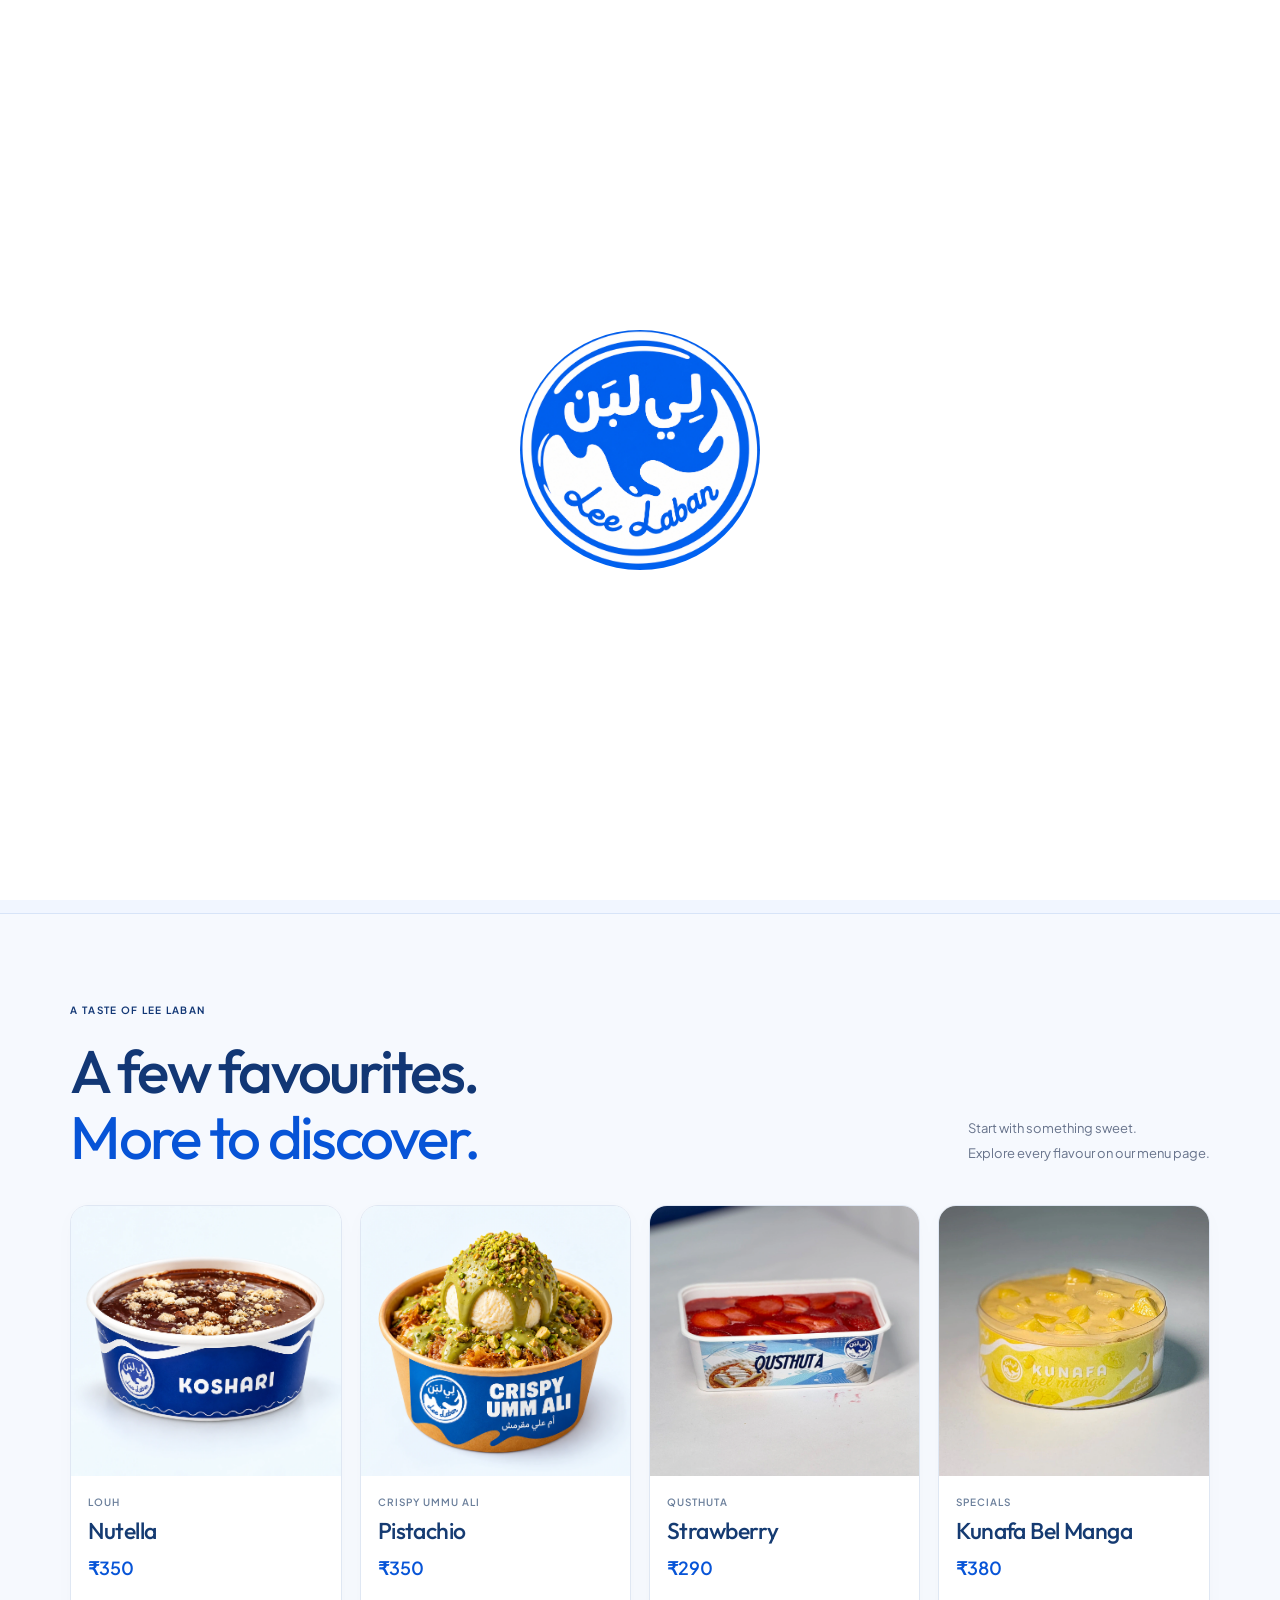
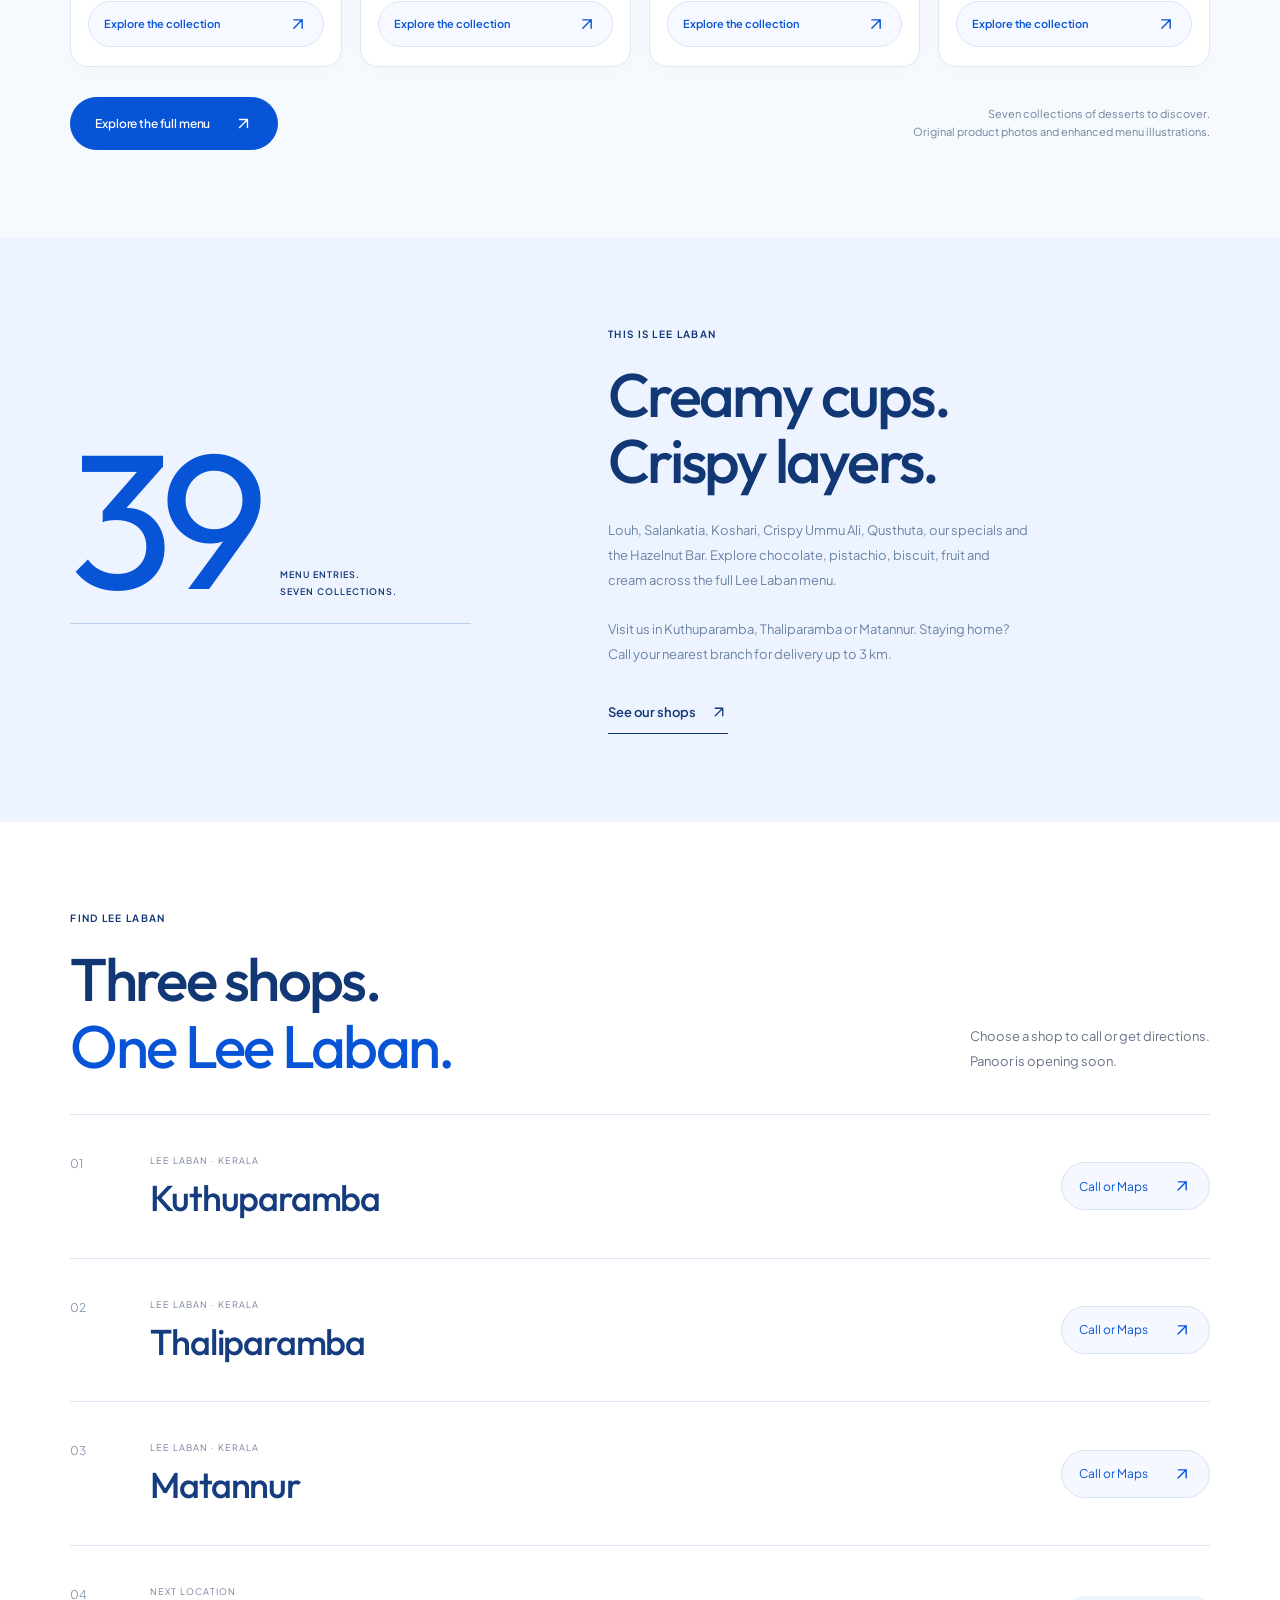
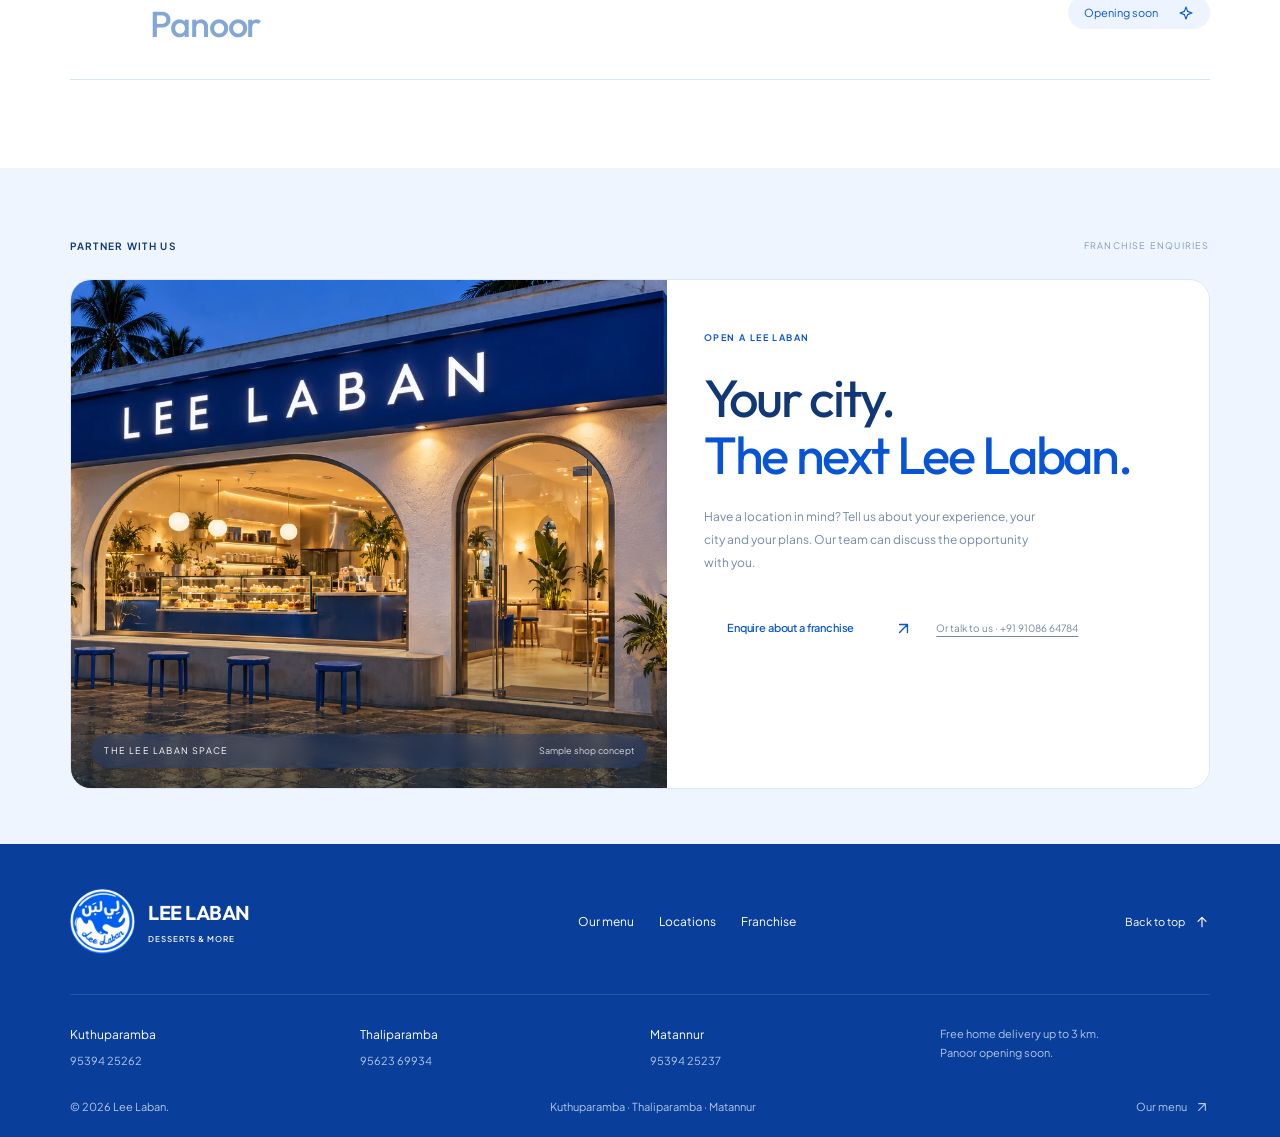
==== commit 9f220426: "Publish Lee Laban client preview" ====
--- a/index.html
+++ b/index.html
@@ -5,12 +5,12 @@
   <meta name="theme-color" content="#0754d7"><meta name="description" content="Explore all 39 Lee Laban desserts: Louh, Salankatia, Koshari, Crispy Ummu Ali, Qusthuta, specials and Hazelnut Bar. Find our branches and enjoy free home delivery up to 3 km.">
   <title>Lee Laban — Desserts & More</title><link rel="stylesheet" href="site.css?v=client-1">
   <link rel="icon" href="assets/logo-hd.webp">
-  <link rel="stylesheet" href="menu-catalogue.css?v=2">
+  <link rel="stylesheet" href="menu-catalogue.css?v=3">
   <link rel="preload" href="assets/logo-hd.webp" as="image">
   <link rel="stylesheet" href="intro.css?v=3">
   <script>document.documentElement.classList.add('intro-pending');</script>
   <script src="intro.js?v=2" defer></script>
-  <script type="module" src="app.js?v=menu-page-1"></script>
+  <script type="module" src="app.js?v=original-photos-1"></script>
 </head>
 <body>
   <div class="site-intro" aria-label="Welcome to Lee Laban">
@@ -29,7 +29,7 @@
     <section class="menu-section section featured-menu" id="menu" aria-labelledby="menu-title">
       <div class="section-heading"><div><div class="eyebrow">A TASTE OF LEE LABAN</div><h2 id="menu-title">A few favourites.<br><em>More to discover.</em></h2></div><p>Start with something sweet.<br>Explore every flavour on our menu page.</p></div>
       <div id="product-grid" class="product-grid catalogue-grid featured-grid" aria-label="Featured Lee Laban desserts"></div>
-      <div class="menu-bottom"><a class="button menu-view-all" href="menu.html">Explore the full menu <span>↗</span></a><p>Seven collections of desserts to discover.<br>Product images enhanced from our supplied menu.</p></div>
+      <div class="menu-bottom"><a class="button menu-view-all" href="menu.html">Explore the full menu <span>↗</span></a><p>Seven collections of desserts to discover.<br>Original product photos and enhanced menu illustrations.</p></div>
     </section>
     <section id="about" class="about-section section" aria-labelledby="about-title"><div class="about-stat"><strong>39</strong><span>MENU ENTRIES.<br>SEVEN COLLECTIONS.</span></div><div class="about-copy"><div class="eyebrow">THIS IS LEE LABAN</div><h2 id="about-title">Creamy cups.<br>Crispy layers.</h2><p>Louh, Salankatia, Koshari, Crispy Ummu Ali, Qusthuta, our specials and the Hazelnut Bar. Explore chocolate, pistachio, biscuit, fruit and cream across the full Lee Laban menu.</p><p>Visit us in Kuthuparamba, Thaliparamba or Matannur. Staying home? Call your nearest branch for delivery up to 3 km.</p><a class="text-link" href="#locations">See our shops <span>↗</span></a></div></section>
     <section id="locations" class="locations-section section" aria-labelledby="locations-title"><div class="section-heading reveal"><div><div class="eyebrow">FIND LEE LABAN</div><h2 id="locations-title">Three shops.<br><em>One Lee Laban.</em></h2></div><p>Choose a shop to call or get directions.<br>Panoor is opening soon.</p></div><div class="branch-list">
--- a/menu-catalogue.css
+++ b/menu-catalogue.css
@@ -5,3 +5,4 @@
 .mobile-collection-label{display:none}.menu-page .menu-section{padding-top:48px}.menu-page-intro{margin-bottom:38px}.menu-back{display:inline-flex;align-items:center;gap:8px;min-height:44px;font-size:12px;color:#526e94;margin-bottom:22px}.menu-page-intro h1{font-size:clamp(44px,6vw,76px);line-height:1.02;letter-spacing:-.045em;margin:16px 0 22px;color:#153b72}.menu-page-intro h1 em{color:#0754d7;font-style:normal}.menu-page-intro>p{color:#627894;font-size:15px;line-height:1.7}.menu-page .menu-toolbar{margin-bottom:22px}.menu-page .menu-search-label{max-width:640px}.menu-product-order{text-decoration:none}.menu-product-heading h3{overflow-wrap:anywhere}.featured-menu #product-grid.featured-grid{grid-template-columns:repeat(4,minmax(0,1fr));gap:18px}.featured-menu .menu-product-copy{padding:19px 17px}.featured-menu .menu-product-heading{flex-direction:column;gap:10px;margin-bottom:18px}.featured-menu .menu-product-heading h3{font-size:23px}.menu-view-all{background:#0754d7;color:#fff;min-height:50px;padding:16px 24px;border-radius:40px;display:inline-flex;align-items:center;gap:24px}.featured-menu .menu-bottom{gap:24px}
 @media(max-width:1000px){.featured-menu #product-grid.featured-grid{grid-template-columns:repeat(2,minmax(0,1fr))}}
 @media(max-width:600px){.menu-page .menu-section{padding:24px 18px 46px}.menu-page-intro{margin-bottom:25px}.menu-back{margin-bottom:16px}.menu-page-intro h1{font-size:47px;margin:16px 0}.menu-page-intro>p{font-size:13px}.mobile-collection-label{display:grid;gap:9px;margin:18px 0 16px;color:#173965;font-size:10px;font-weight:700;letter-spacing:.08em;text-transform:uppercase}.mobile-collection-label select{width:100%;min-height:50px;border:1px solid #d8e3f2;border-radius:10px;padding:12px 14px;font:inherit;font-size:16px;font-weight:400;letter-spacing:normal;text-transform:none;background:#fff;color:#153969}.mobile-collection-label select:focus-visible{outline:2px solid #0754d7;outline-offset:3px}.menu-page #category-controls{display:none}.menu-page .menu-description{gap:12px;align-items:flex-start;margin:20px 0;font-size:11px}.menu-page .menu-description p{line-height:1.7;flex:1}.menu-page #category-count{white-space:nowrap;flex-shrink:0;font-size:9px}.menu-page #product-grid.catalogue-grid,.featured-menu #product-grid.featured-grid{grid-template-columns:repeat(2,minmax(0,1fr));gap:12px}.menu-product{border-radius:13px}.menu-product-photo{aspect-ratio:1}.menu-product-copy,.featured-menu .menu-product-copy{padding:14px 11px}.menu-product-category{font-size:8px;letter-spacing:.065em;line-height:1.5}.menu-product-heading,.featured-menu .menu-product-heading{flex-direction:column;align-items:flex-start;gap:7px;margin:8px 0 14px}.menu-product-heading h3,.featured-menu .menu-product-heading h3{font-size:19px;line-height:1.16;letter-spacing:-.025em}.menu-product-price{font-size:15px}.menu-product-order{padding:10px 9px;font-size:10px;min-height:44px;gap:6px;line-height:1.45}.menu-product-order .ui-icon{width:15px;height:15px;flex-shrink:0}.featured-menu .menu-bottom{align-items:stretch;flex-direction:column}.menu-view-all{justify-content:space-between;font-size:13px}.menu-page .menu-bottom{margin-top:25px}.menu-page .menu-bottom p{font-size:10px;line-height:1.8}}
+.menu-product-photo{position:relative;display:block}
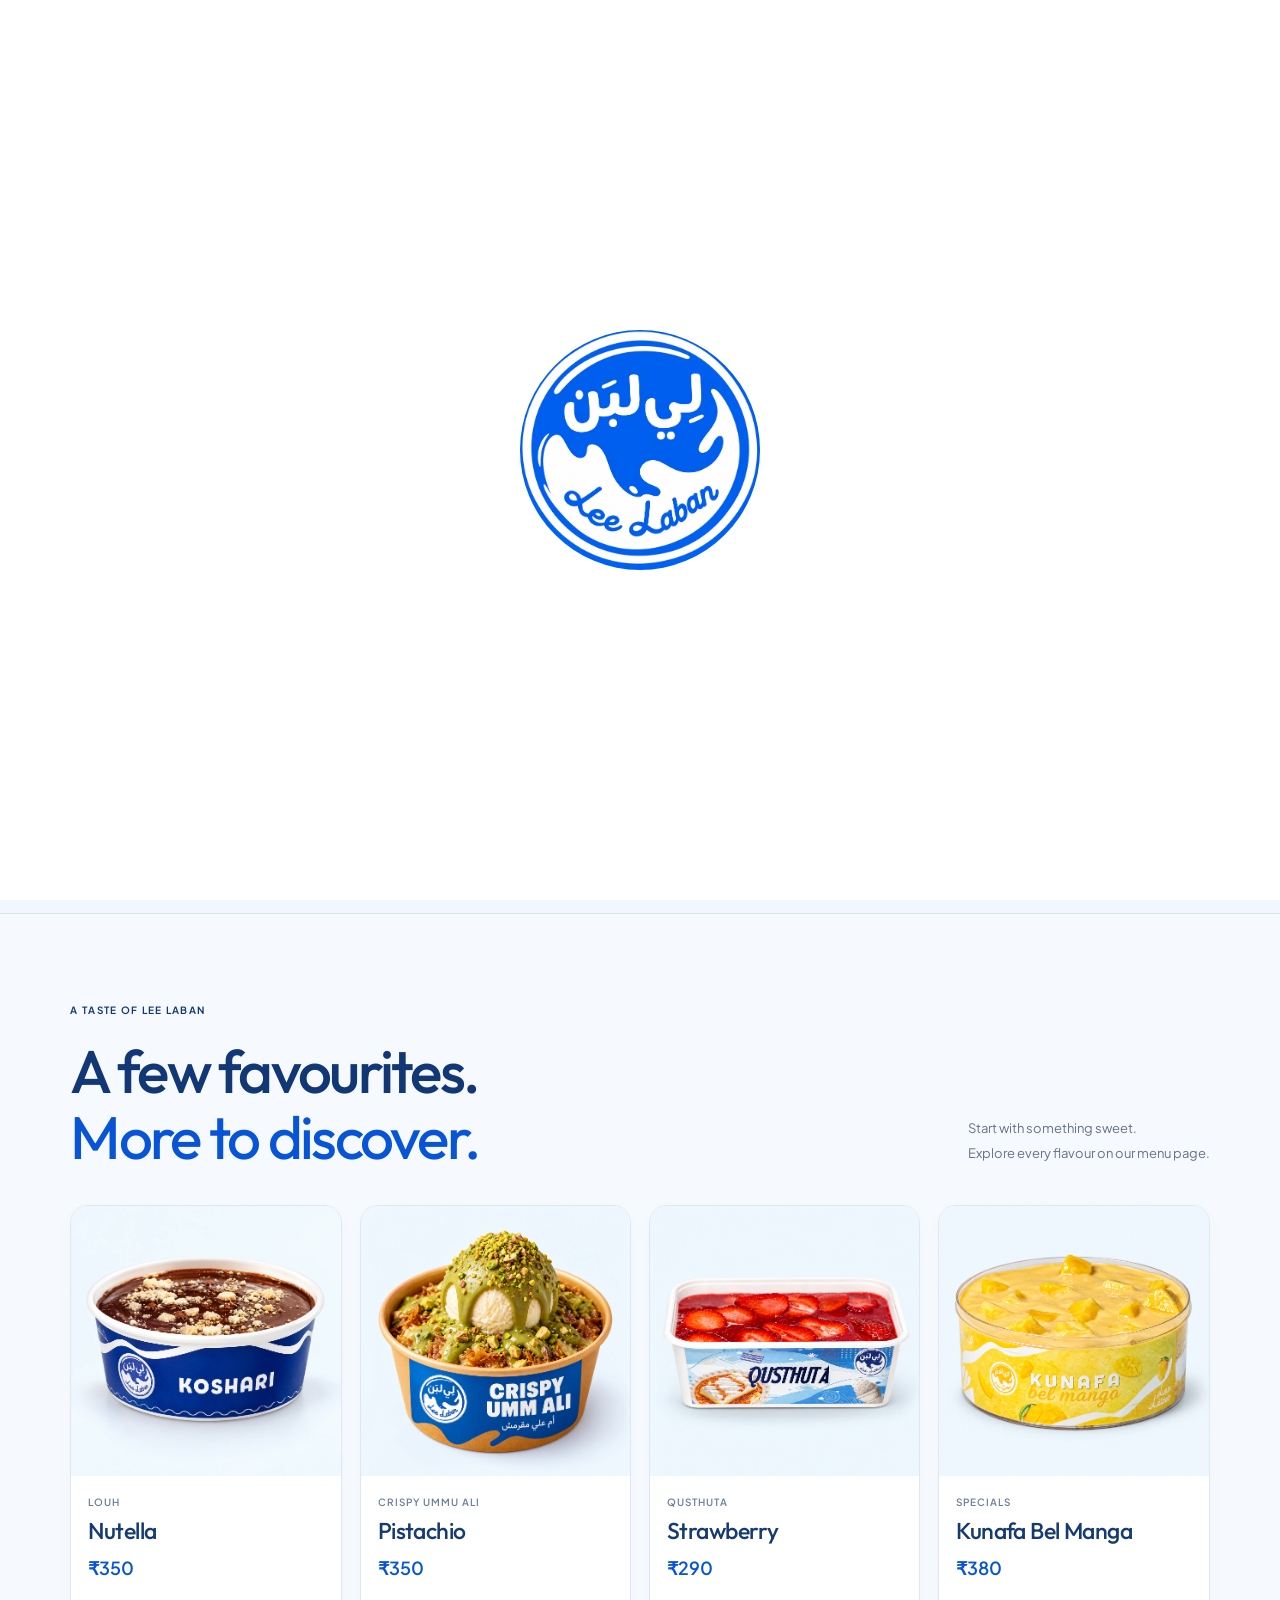
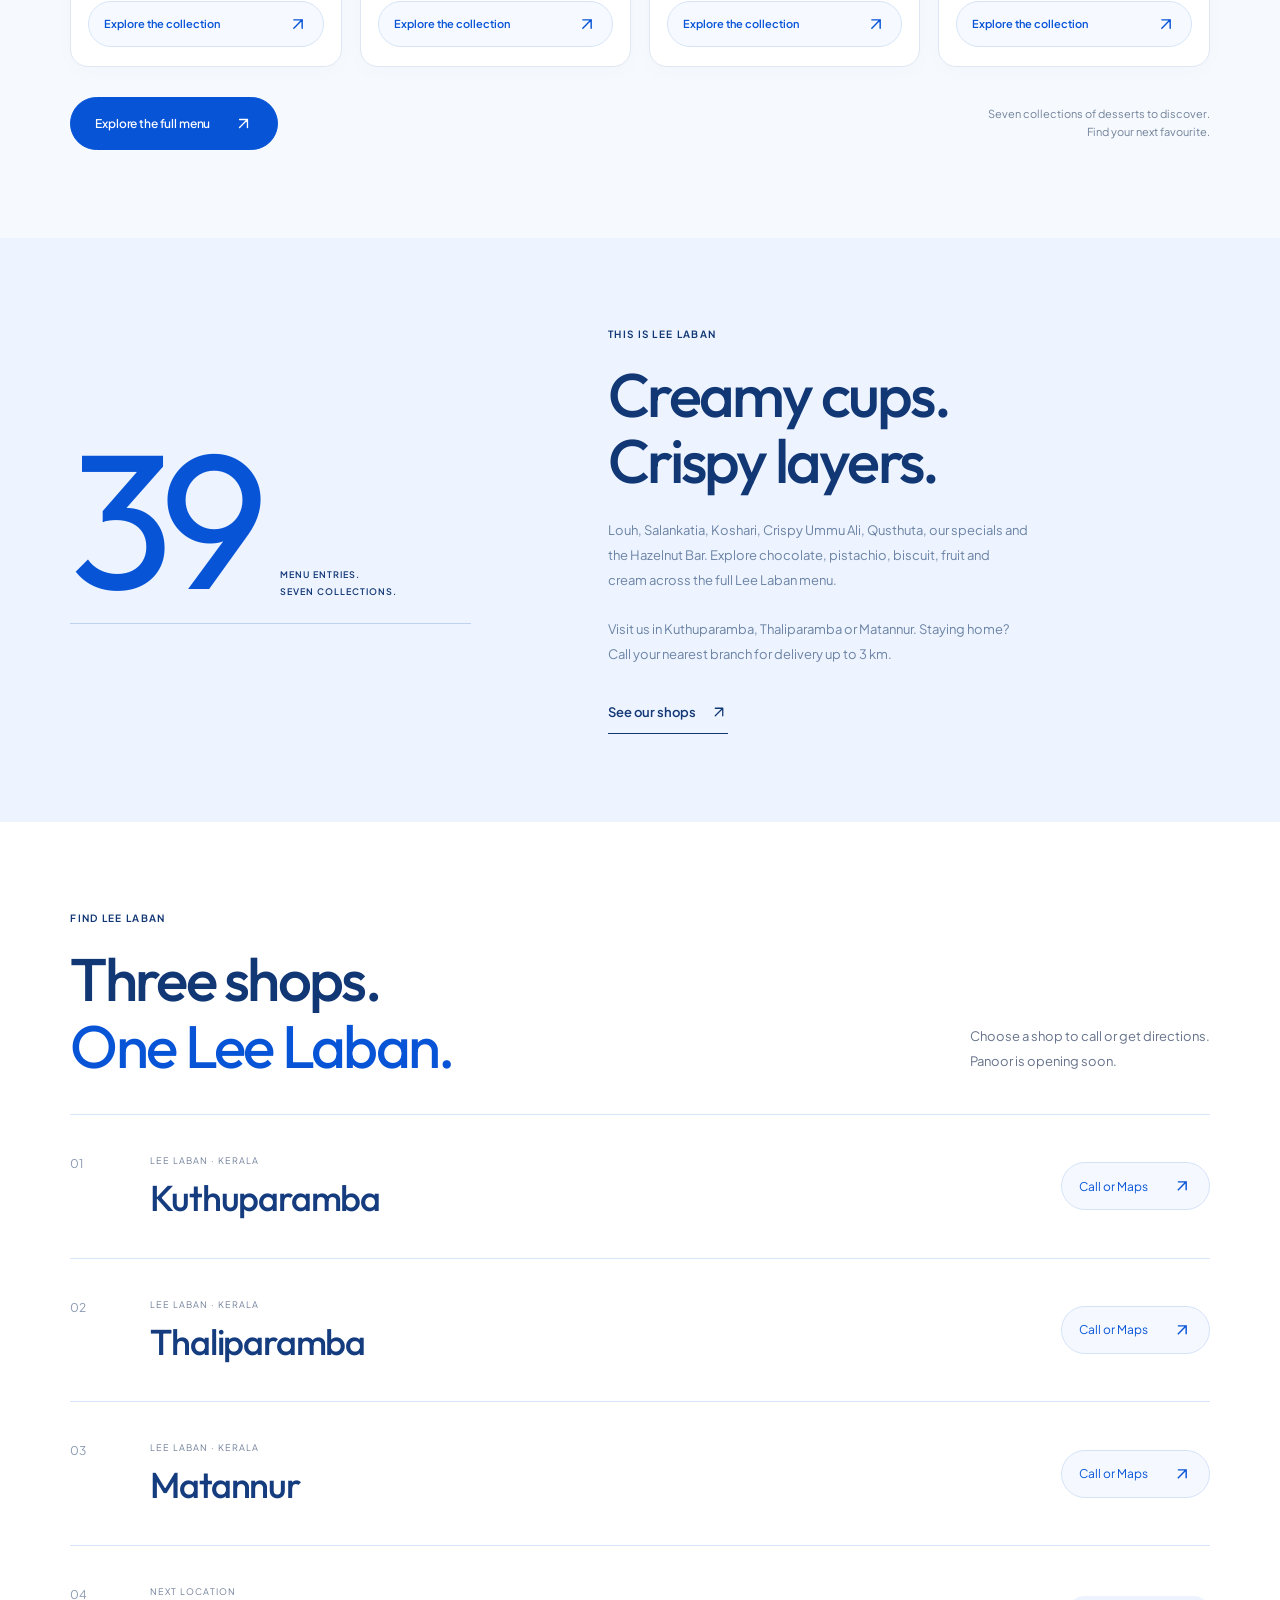
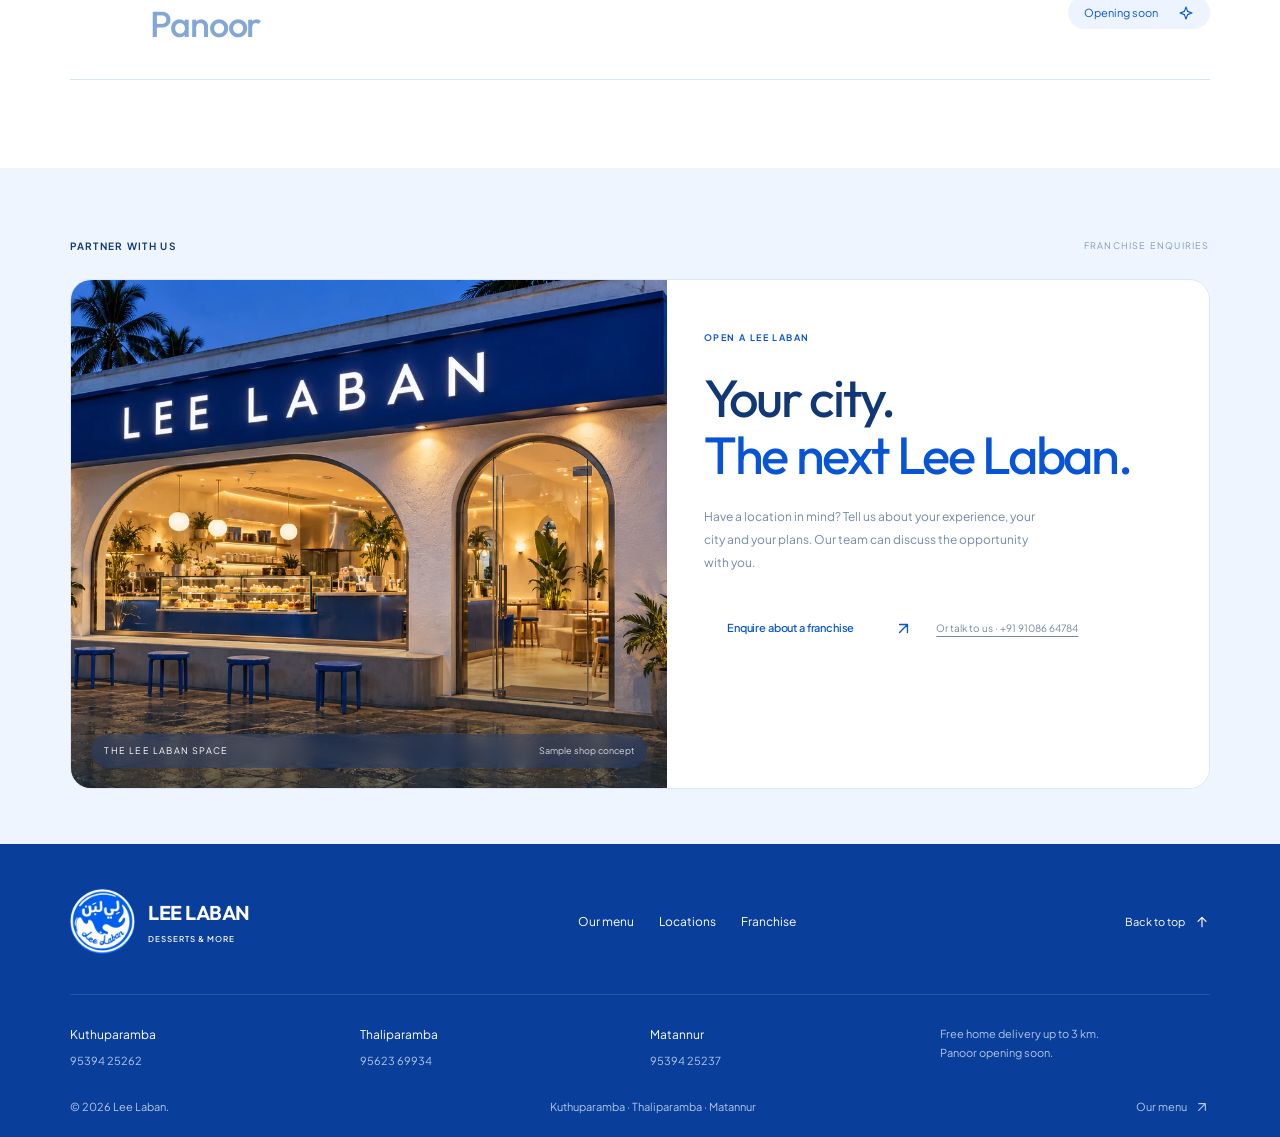
==== commit aaec32b7: "Publish Lee Laban client preview" ====
--- a/index.html
+++ b/index.html
@@ -10,7 +10,7 @@
   <link rel="stylesheet" href="intro.css?v=3">
   <script>document.documentElement.classList.add('intro-pending');</script>
   <script src="intro.js?v=2" defer></script>
-  <script type="module" src="app.js?v=original-photos-1"></script>
+  <script type="module" src="app.js?v=retouched-photos-1"></script>
 </head>
 <body>
   <div class="site-intro" aria-label="Welcome to Lee Laban">
@@ -29,7 +29,7 @@
     <section class="menu-section section featured-menu" id="menu" aria-labelledby="menu-title">
       <div class="section-heading"><div><div class="eyebrow">A TASTE OF LEE LABAN</div><h2 id="menu-title">A few favourites.<br><em>More to discover.</em></h2></div><p>Start with something sweet.<br>Explore every flavour on our menu page.</p></div>
       <div id="product-grid" class="product-grid catalogue-grid featured-grid" aria-label="Featured Lee Laban desserts"></div>
-      <div class="menu-bottom"><a class="button menu-view-all" href="menu.html">Explore the full menu <span>↗</span></a><p>Seven collections of desserts to discover.<br>Original product photos and enhanced menu illustrations.</p></div>
+      <div class="menu-bottom"><a class="button menu-view-all" href="menu.html">Explore the full menu <span>↗</span></a><p>Seven collections of desserts to discover.<br>Find your next favourite.</p></div>
     </section>
     <section id="about" class="about-section section" aria-labelledby="about-title"><div class="about-stat"><strong>39</strong><span>MENU ENTRIES.<br>SEVEN COLLECTIONS.</span></div><div class="about-copy"><div class="eyebrow">THIS IS LEE LABAN</div><h2 id="about-title">Creamy cups.<br>Crispy layers.</h2><p>Louh, Salankatia, Koshari, Crispy Ummu Ali, Qusthuta, our specials and the Hazelnut Bar. Explore chocolate, pistachio, biscuit, fruit and cream across the full Lee Laban menu.</p><p>Visit us in Kuthuparamba, Thaliparamba or Matannur. Staying home? Call your nearest branch for delivery up to 3 km.</p><a class="text-link" href="#locations">See our shops <span>↗</span></a></div></section>
     <section id="locations" class="locations-section section" aria-labelledby="locations-title"><div class="section-heading reveal"><div><div class="eyebrow">FIND LEE LABAN</div><h2 id="locations-title">Three shops.<br><em>One Lee Laban.</em></h2></div><p>Choose a shop to call or get directions.<br>Panoor is opening soon.</p></div><div class="branch-list">
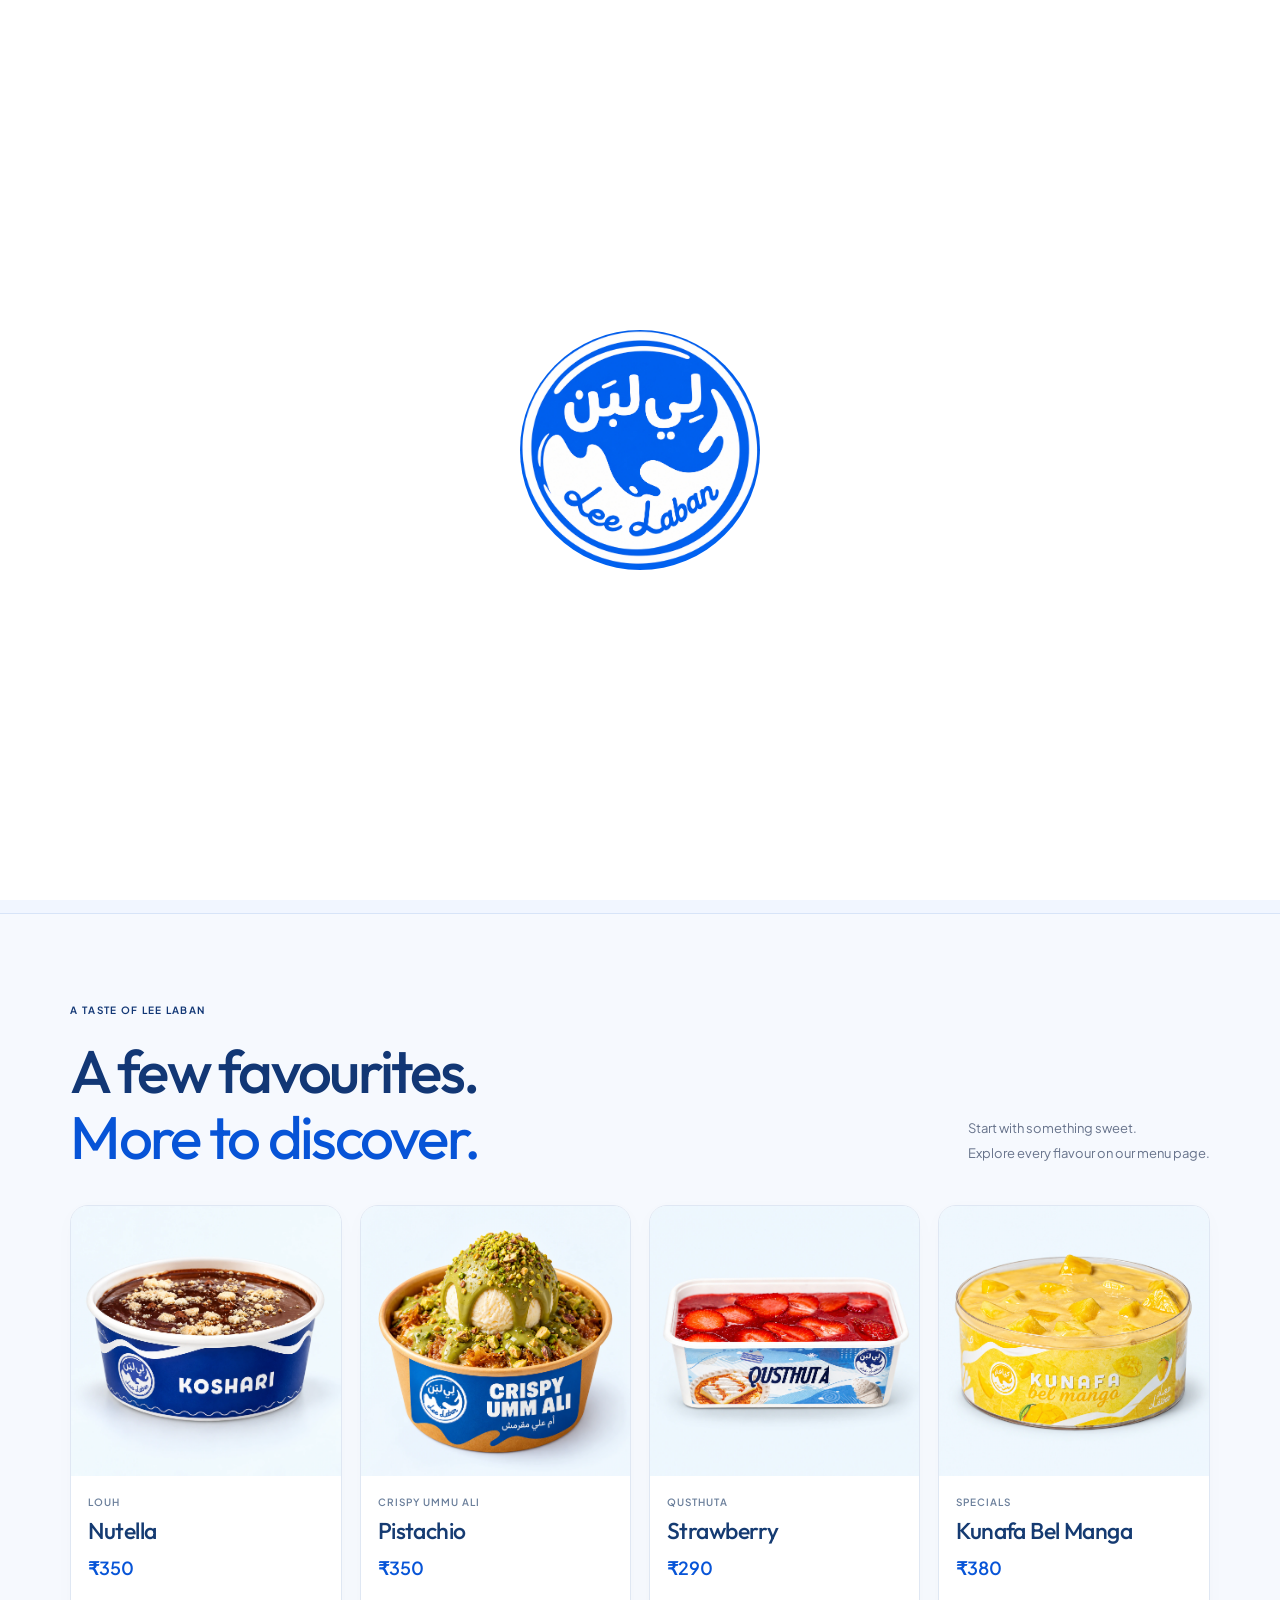
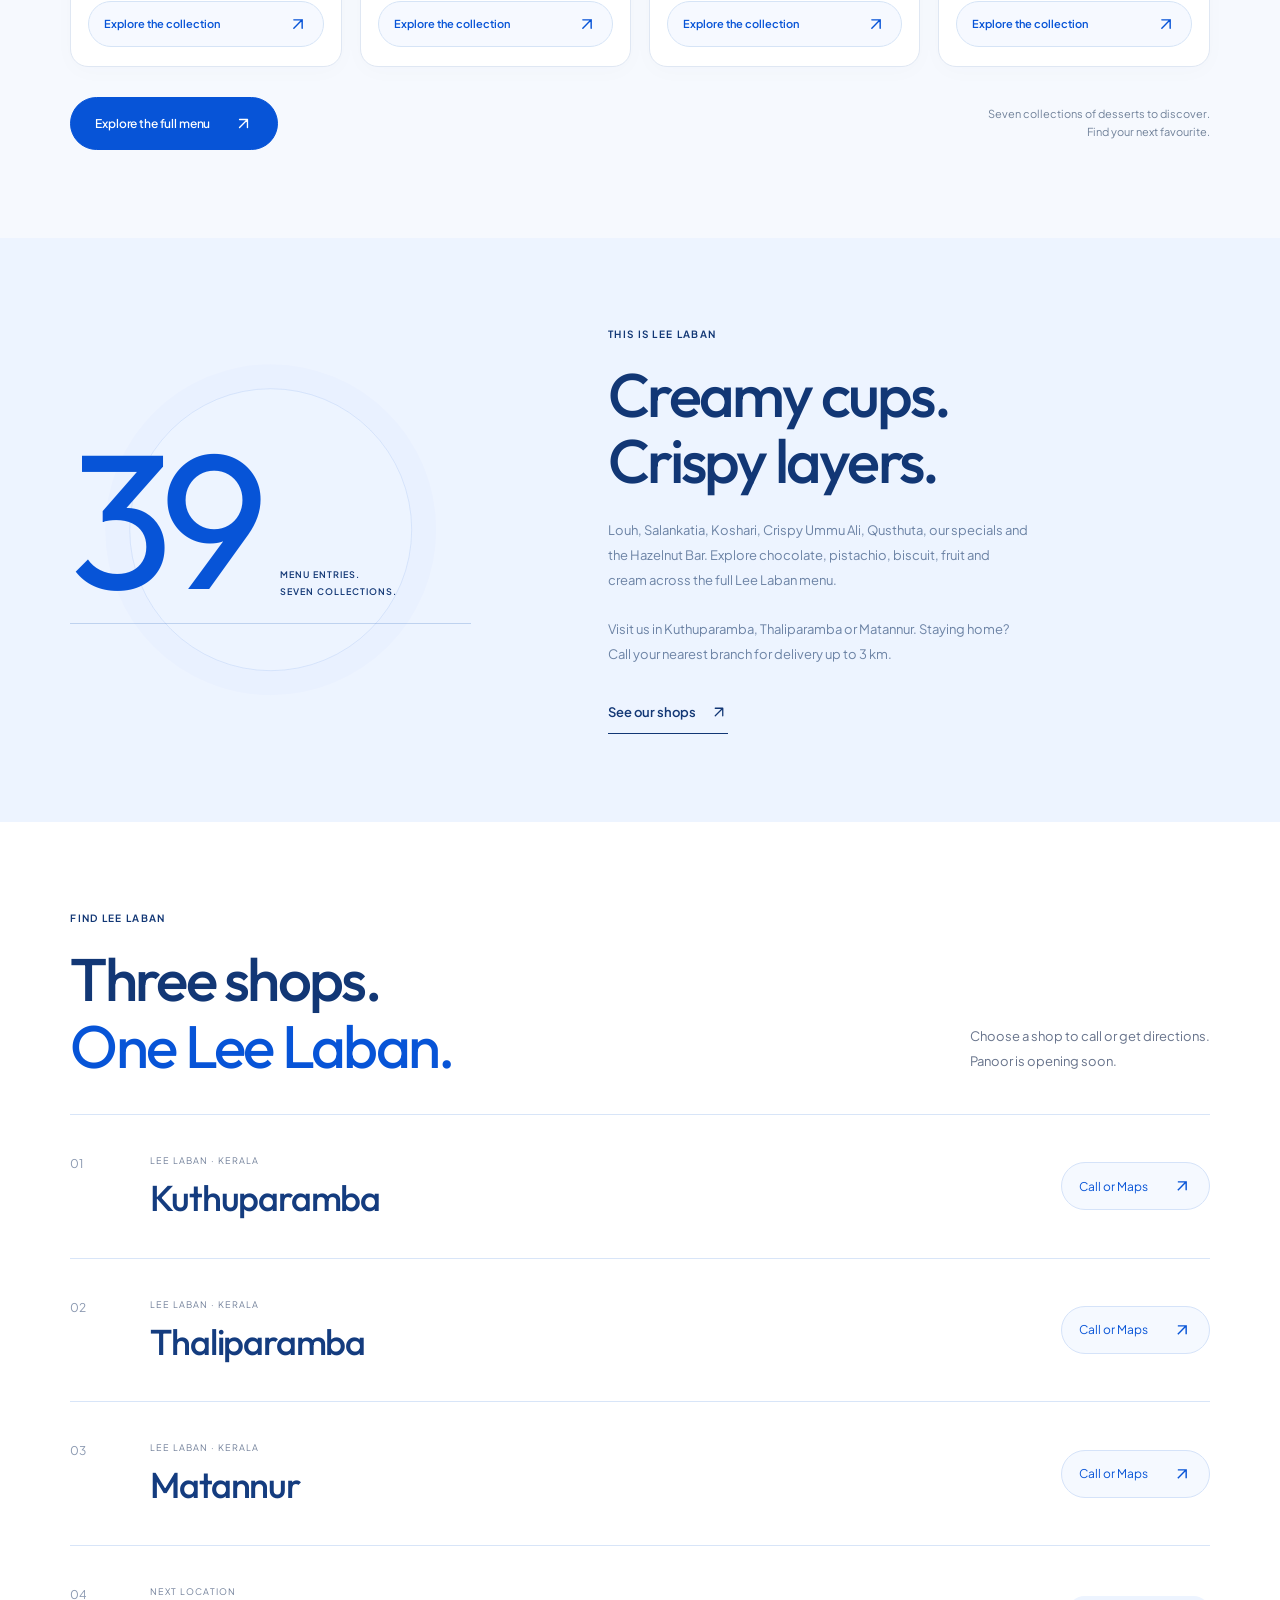
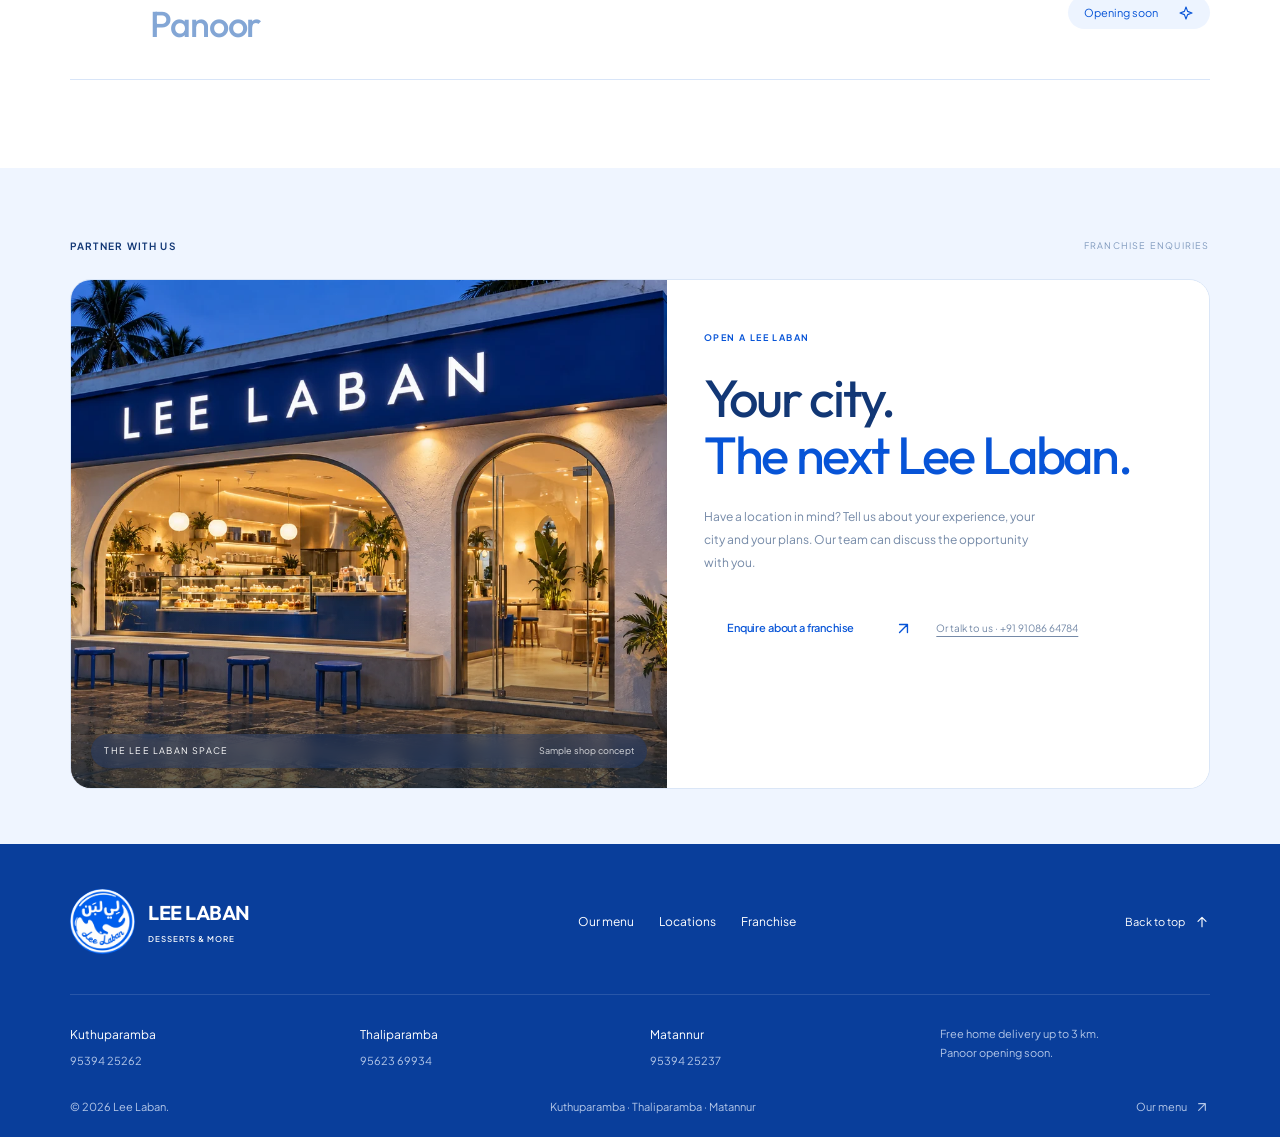
==== commit 4686c102: "Publish Lee Laban client preview" ====
--- a/index.html
+++ b/index.html
@@ -11,7 +11,7 @@
   <script>document.documentElement.classList.add('intro-pending');</script>
   <script src="intro.js?v=2" defer></script>
   <script type="module" src="app.js?v=retouched-photos-1"></script>
-</head>
+<link rel="stylesheet" href="experience-v2.css?v=1"><script type="module" src="motion.js?v=experience-2"></script></head>
 <body>
   <div class="site-intro" aria-label="Welcome to Lee Laban">
     <div class="site-intro-mark"><img src="assets/logo-hd.webp" alt="Lee Laban" width="240" height="240" fetchpriority="high" decoding="sync"></div>
--- a/experience-v2.css
+++ b/experience-v2.css
@@ -0,0 +1,34 @@
+/* A coordinated finishing layer across the three public pages. */
+:root{--experience-ease:cubic-bezier(.16,1,.3,1);--page-progress:0}
+body:before{content:'';position:fixed;inset:0 0 auto;height:3px;background:linear-gradient(90deg,#0754d7,#68b3ff);transform:scaleX(var(--page-progress));transform-origin:left;z-index:100;pointer-events:none}
+.header{transition:box-shadow .35s,background .35s,border-color .35s}.page-scrolled .header{box-shadow:0 8px 28px #0b37600b}
+.header nav>a[aria-current=location]{color:#0754d7}.header nav>a[aria-current=location]:after{right:0}
+.hero{background:radial-gradient(ellipse at 85% 28%,#dbeeff70,transparent 55%)}
+.hero-copy .eyebrow:before{content:'';width:7px;height:7px;flex-shrink:0;border-radius:50%;background:currentColor;box-shadow:0 0 0 5px #0754d710}
+.hero-art{translate:var(--hero-x,0px) var(--hero-y,0px);transition:translate 1s var(--experience-ease)}
+.experience-ready .hero-art .orbit-two{animation:experience-orbit 9s ease-in-out infinite}
+.hero-mini-menu>a{transition:transform .4s var(--experience-ease),box-shadow .4s}.hero-mini-menu img{transition:transform .55s var(--experience-ease)}
+.button,.menu-product-order{position:relative;overflow:hidden}
+.button:after{content:'';position:absolute;inset:0;pointer-events:none;background:linear-gradient(110deg,transparent 25%,#ffffff35 50%,transparent 75%);translate:-150% 0}
+.button .ui-icon,.menu-product-order .ui-icon,.back-top .ui-icon,.branch-open .ui-icon{transition:transform .4s var(--experience-ease)}
+.menu-product{transition:transform .45s var(--experience-ease),box-shadow .45s,border-color .3s;isolation:isolate}
+.menu-product-photo{overflow:hidden;background:#f1f7fc}.menu-product-photo img{transition:transform .8s var(--experience-ease)}
+.menu-product-order{transition:background .25s,color .25s,border-color .25s}.menu-product:focus-within{box-shadow:0 12px 35px #0754d712;border-color:#88b7ec}
+.about-stat{position:relative;isolation:isolate}.about-stat:before{content:'';position:absolute;width:clamp(150px,22vw,290px);aspect-ratio:1;border:1px solid #0754d71a;border-radius:50%;left:50%;top:50%;translate:-50% -50%;z-index:-1;box-shadow:0 0 0 24px #0754d704}
+.branch{transition:background .35s,padding-inline .35s var(--experience-ease)}
+.franchise-feature-photo{overflow:hidden}.franchise-feature-photo img{transition:transform 1.2s var(--experience-ease)}
+.footer-links a,.footer-contacts a{transition:color .25s}.footer-links a:hover,.footer-contacts a:hover{color:#69acff}
+.category-controls button{transition:color .25s,background .25s,border-color .25s,box-shadow .25s}.category-controls button[aria-pressed=true]{box-shadow:inset 0 -2px #0754d7}
+.menu-search-label:focus-within{box-shadow:0 0 0 4px #0754d70c}
+dialog[open]{animation:experience-dialog .35s var(--experience-ease)}dialog::backdrop{animation:experience-backdrop .3s ease}
+.enquiry-form-wrap input,.enquiry-form-wrap textarea,.enquiry-form-wrap select{transition:border-color .25s,box-shadow .25s}
+.experience-paused *,.hero-outside .hero-desserts,.hero-outside .orbit{animation-play-state:paused!important}
+@keyframes experience-orbit{0%,100%{scale:1;opacity:.65}50%{scale:1.04;opacity:1}}
+@keyframes experience-sheen{to{translate:150% 0}}
+@keyframes experience-dialog{from{opacity:0;translate:0 14px;scale:.98}to{opacity:1;translate:0 0;scale:1}}
+@keyframes experience-backdrop{from{opacity:0}to{opacity:1}}
+@media(hover:hover) and (pointer:fine){.menu-product:hover{transform:translateY(-6px);box-shadow:0 18px 40px #143b7310;border-color:#a6c7eb}.menu-product:hover .menu-product-photo img{transform:scale(1.045)}.menu-product:hover .menu-product-order .ui-icon,.button:hover .ui-icon,.branch-open:hover .ui-icon{transform:translate(3px,-3px)}.button:hover:after{animation:experience-sheen .8s ease}.hero-mini-menu>a:hover{transform:translateY(-4px);box-shadow:0 12px 25px #15376b12}.hero-mini-menu>a:hover img{transform:rotate(-4deg) scale(1.06)}.branch:not(.branch-soon):hover{background:#0754d704}.franchise-feature-photo:hover img{transform:scale(1.035)}}
+@media(max-width:760px){.hero-art{translate:none}.experience-ready .hero-art .orbit-two{animation:none}.menu-product:active .menu-product-photo img{transform:scale(1.025)}.menu-product-order:active{background:#e5efff}.header nav.open{animation:experience-dialog .28s var(--experience-ease)}.about-stat:before{width:170px;box-shadow:0 0 0 16px #0754d704}}
+@media(prefers-reduced-motion:reduce){*,*:before,*:after{animation:none!important;transition:none!important;scroll-behavior:auto!important}.hero-art{translate:none!important}.menu-product:hover{transform:none}}
+.experience-ready .reveal{opacity:1;transform:none}
+@media(min-width:761px) and (prefers-reduced-motion:no-preference){.experience-ready .hero-art .orbit-two{animation:experience-orbit 9s ease-in-out infinite!important}.experience-paused .hero-art .orbit-two,.hero-outside .hero-art .orbit-two{animation-play-state:paused!important}}
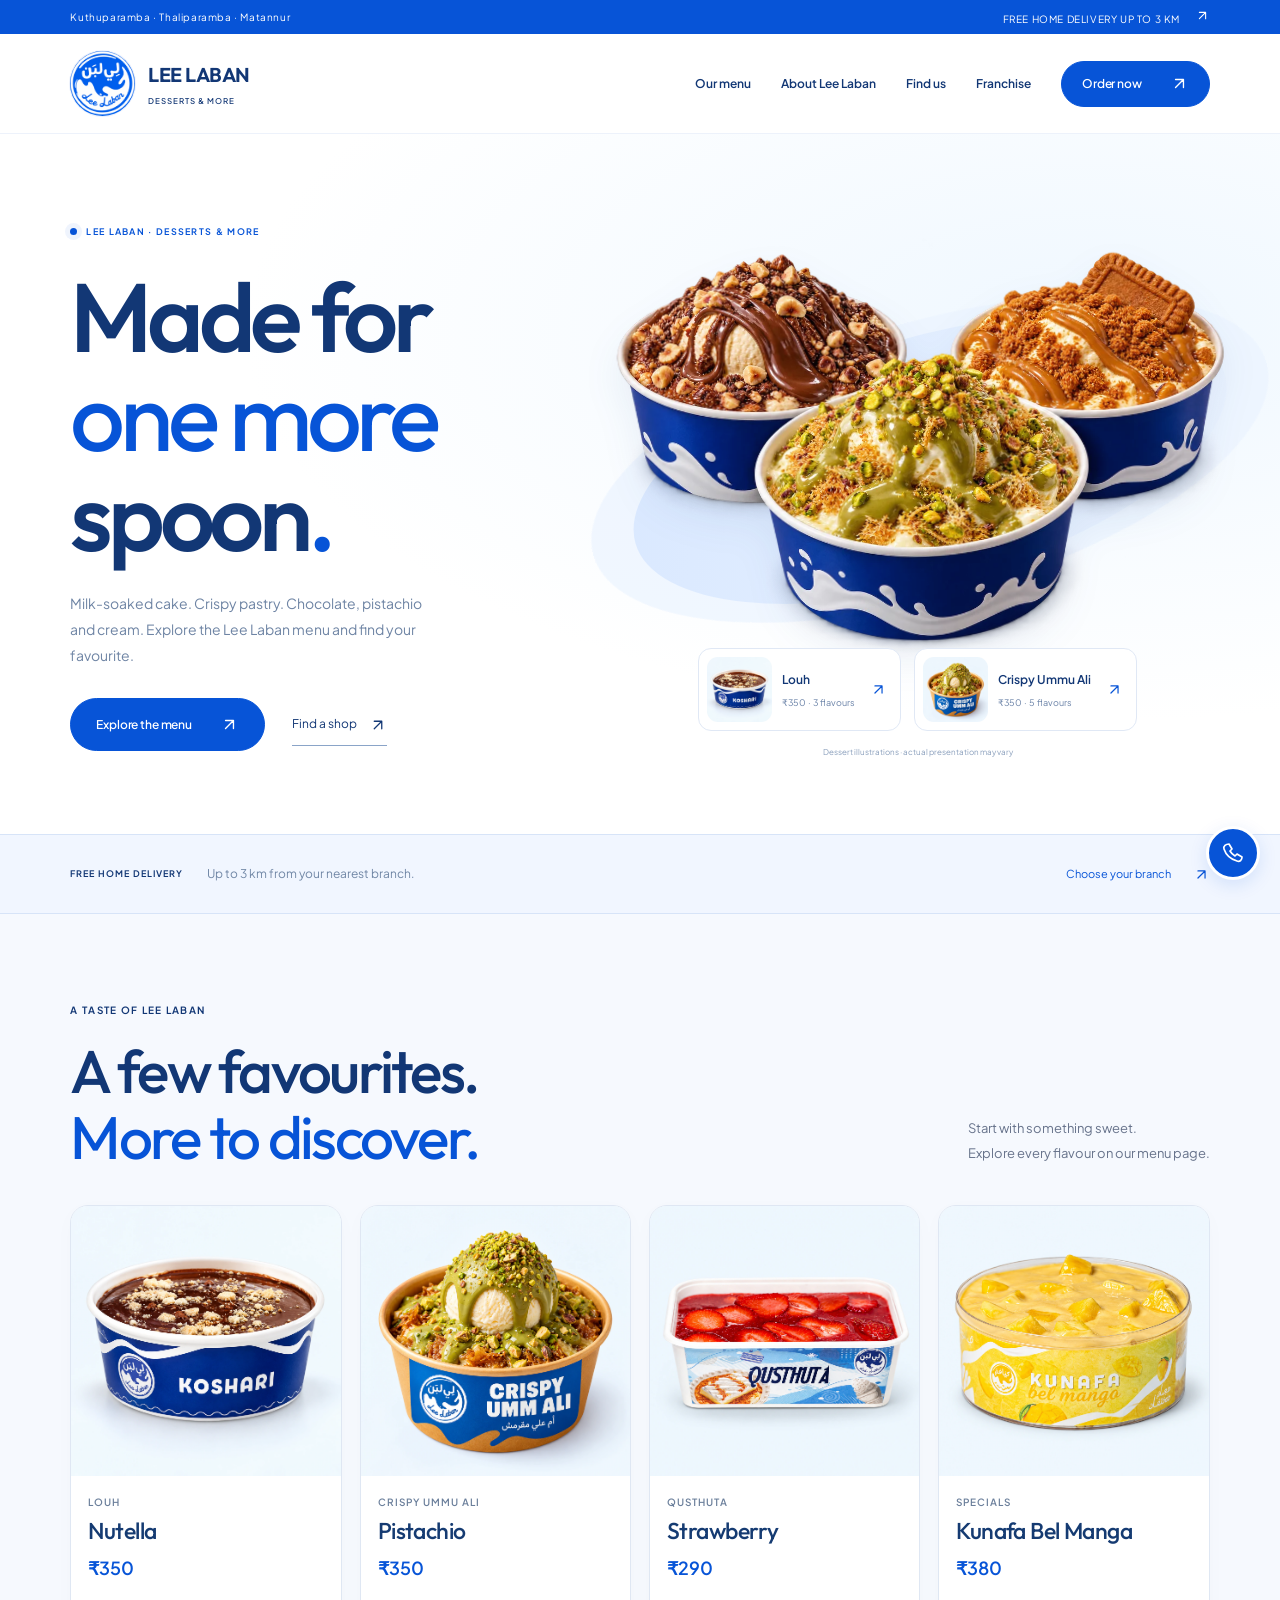
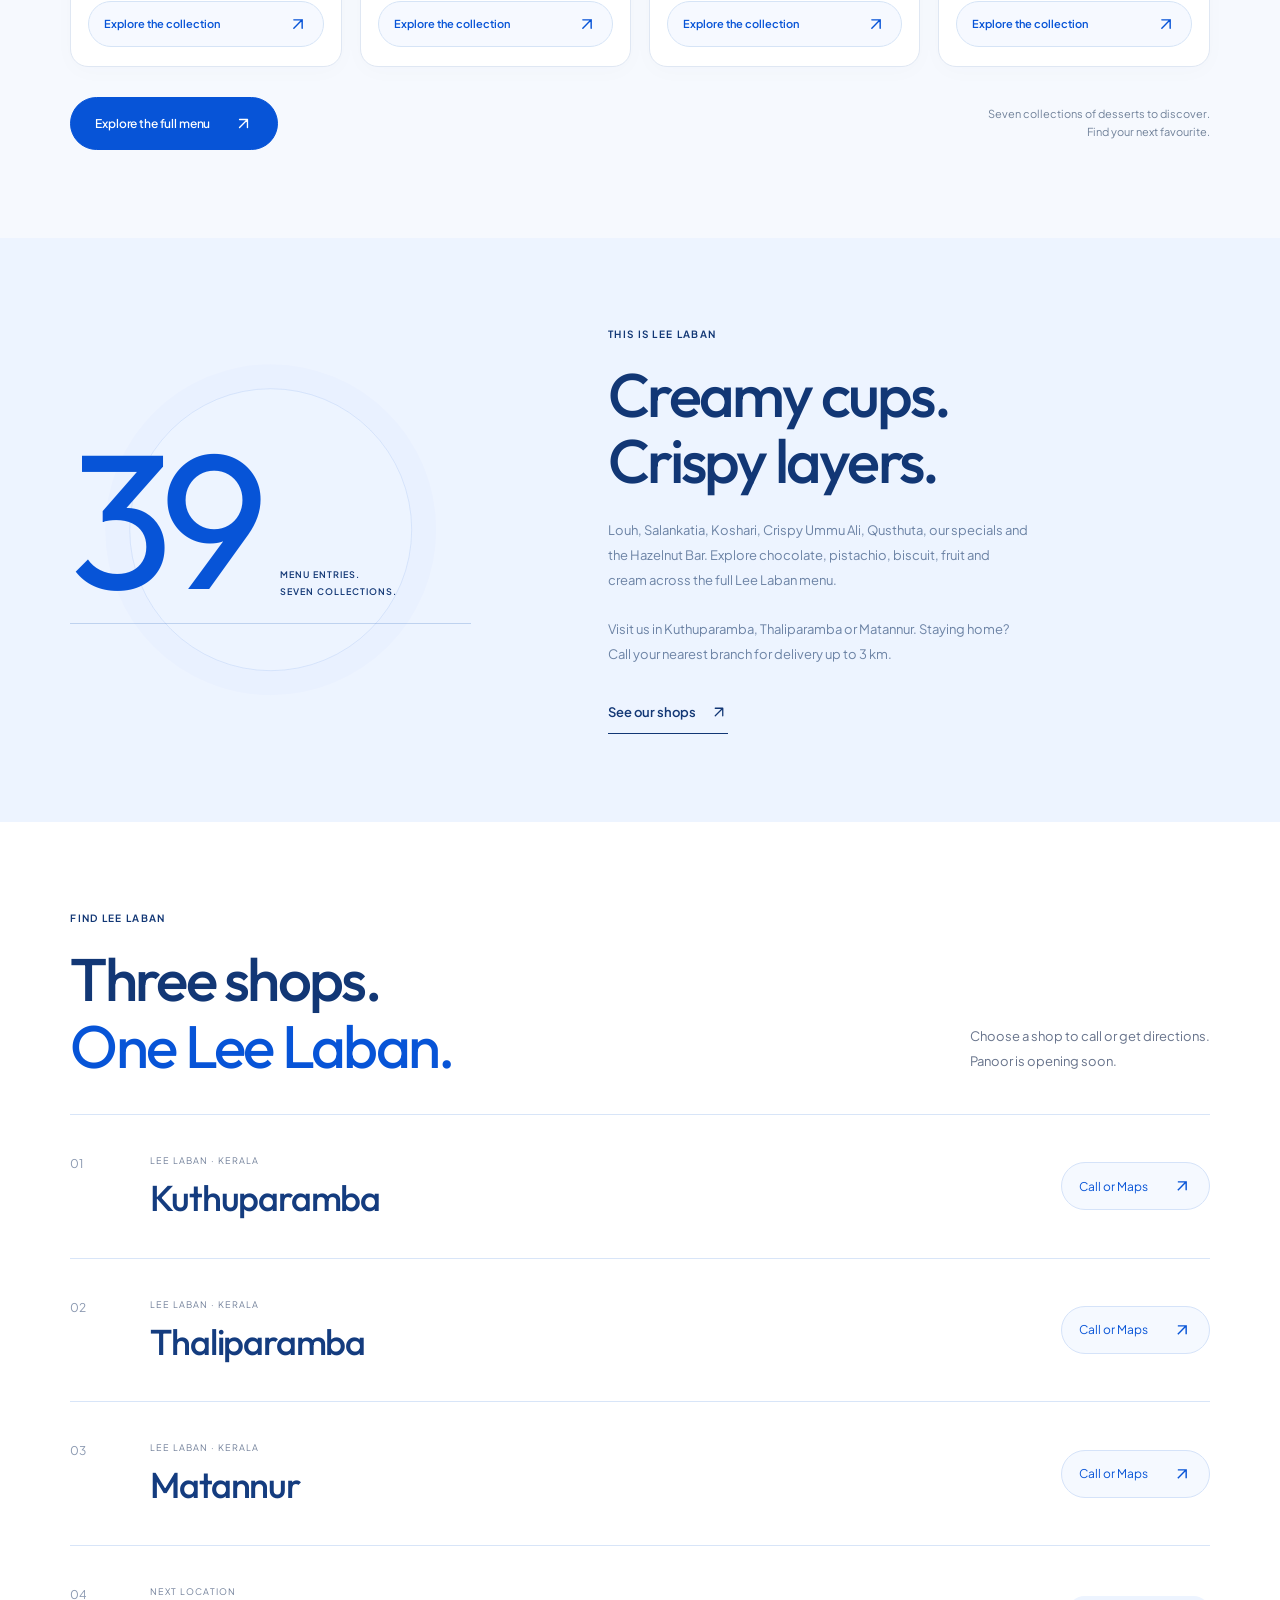
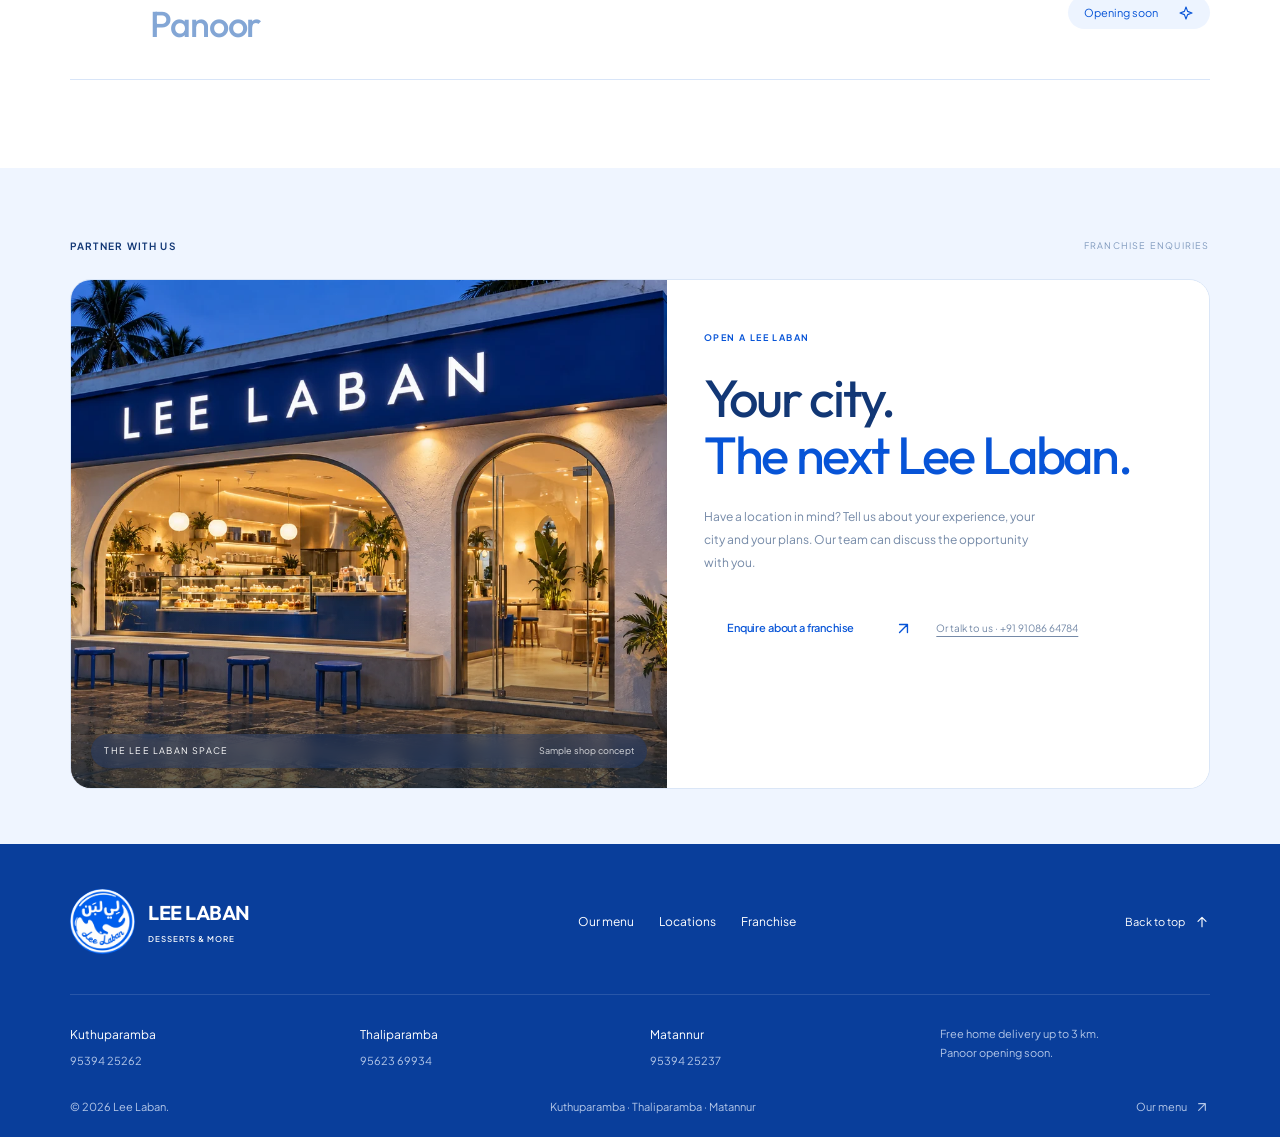
==== commit b6d13d54: "Publish Lee Laban client preview" ====
--- a/index.html
+++ b/index.html
@@ -7,11 +7,11 @@
   <link rel="icon" href="assets/logo-hd.webp">
   <link rel="stylesheet" href="menu-catalogue.css?v=3">
   <link rel="preload" href="assets/logo-hd.webp" as="image">
-  <link rel="stylesheet" href="intro.css?v=3">
-  <script>document.documentElement.classList.add('intro-pending');</script>
-  <script src="intro.js?v=2" defer></script>
+  <link rel="stylesheet" href="intro.css?v=4">
+  <script>try{if(sessionStorage.getItem('lee-intro-seen')!=='1')document.documentElement.classList.add('intro-pending')}catch{document.documentElement.classList.add('intro-pending')}</script>
+  <script src="intro.js?v=3" defer></script>
   <script type="module" src="app.js?v=retouched-photos-1"></script>
-<link rel="stylesheet" href="experience-v2.css?v=1"><script type="module" src="motion.js?v=experience-2"></script></head>
+<link rel="stylesheet" href="experience-v2.css?v=1"><script type="module" src="motion.js?v=experience-3"></script></head>
 <body>
   <div class="site-intro" aria-label="Welcome to Lee Laban">
     <div class="site-intro-mark"><img src="assets/logo-hd.webp" alt="Lee Laban" width="240" height="240" fetchpriority="high" decoding="sync"></div>
--- a/intro.css
+++ b/intro.css
@@ -1,12 +1,11 @@
 /* No JavaScript: open the landing page directly. */
 .site-intro{display:none}
-.intro-pending .site-intro{position:fixed;inset:0;z-index:10000;display:grid;place-items:center;background:#fff;animation:intro-curtain 4s ease both}
+.intro-pending .site-intro{position:fixed;inset:0;z-index:10000;display:grid;place-items:center;background:#fff;animation:intro-curtain 1.8s ease both}
 /* Render at the final pixel size to keep the logo sharp on phones. */
 .site-intro-mark{width:clamp(200px,56vw,240px);max-width:calc(100vw - 64px);aspect-ratio:1}
 .site-intro-mark img{display:block;width:100%;height:100%;object-fit:contain;border-radius:50%}
 .site-intro.is-ready .site-intro-mark{animation:intro-logo .65s cubic-bezier(.16,1,.3,1) both}
-.intro-pending .site-intro.is-ready{animation:none}
-.intro-pending .site-intro.is-leaving{animation:none;opacity:0;visibility:hidden;transition:opacity .45s ease,visibility .45s}
+.intro-pending .site-intro.is-leaving{animation:none;opacity:0;visibility:hidden;transition:opacity .2s ease,visibility .2s}
 @keyframes intro-logo{from{clip-path:inset(0 0 100% 0)}to{clip-path:inset(0)}}
 /* CSS fallback if the controller cannot load. */
 @keyframes intro-curtain{0%,87.5%{opacity:1;visibility:visible}100%{opacity:0;visibility:hidden;pointer-events:none}}
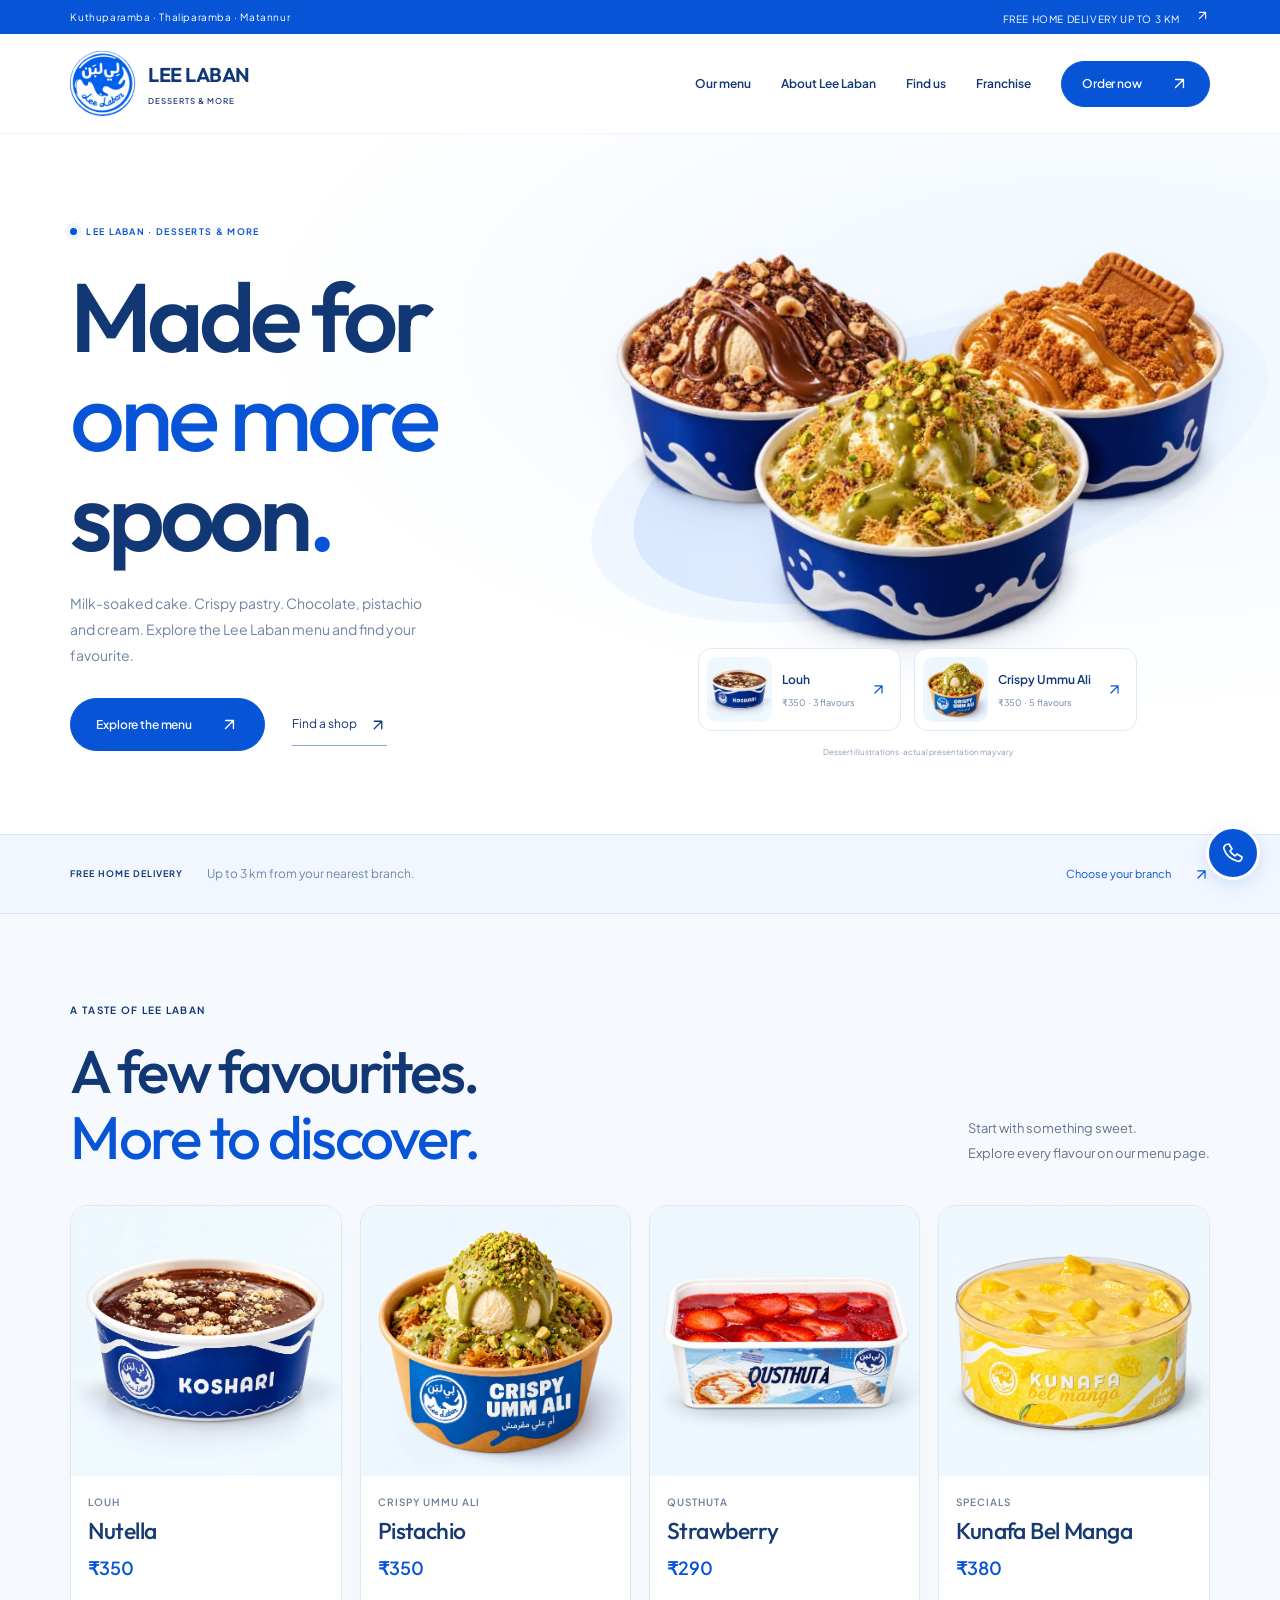
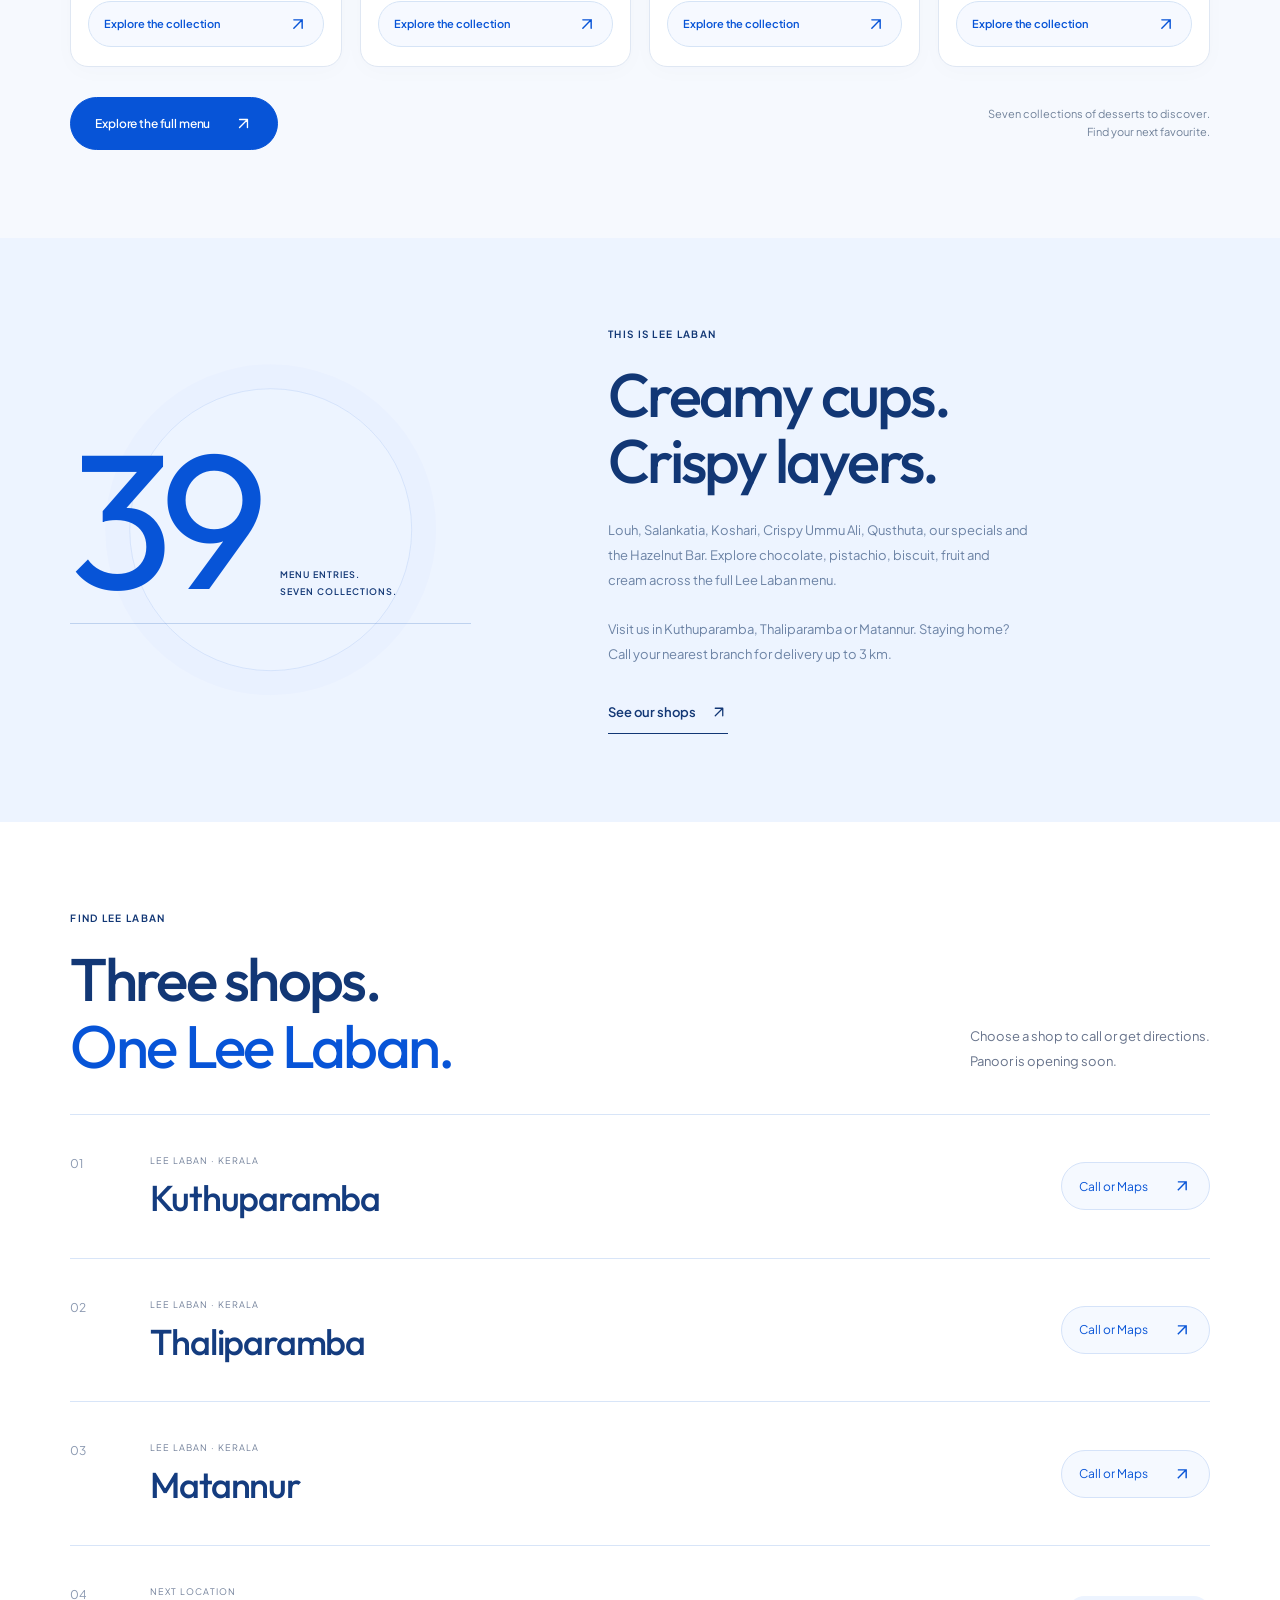
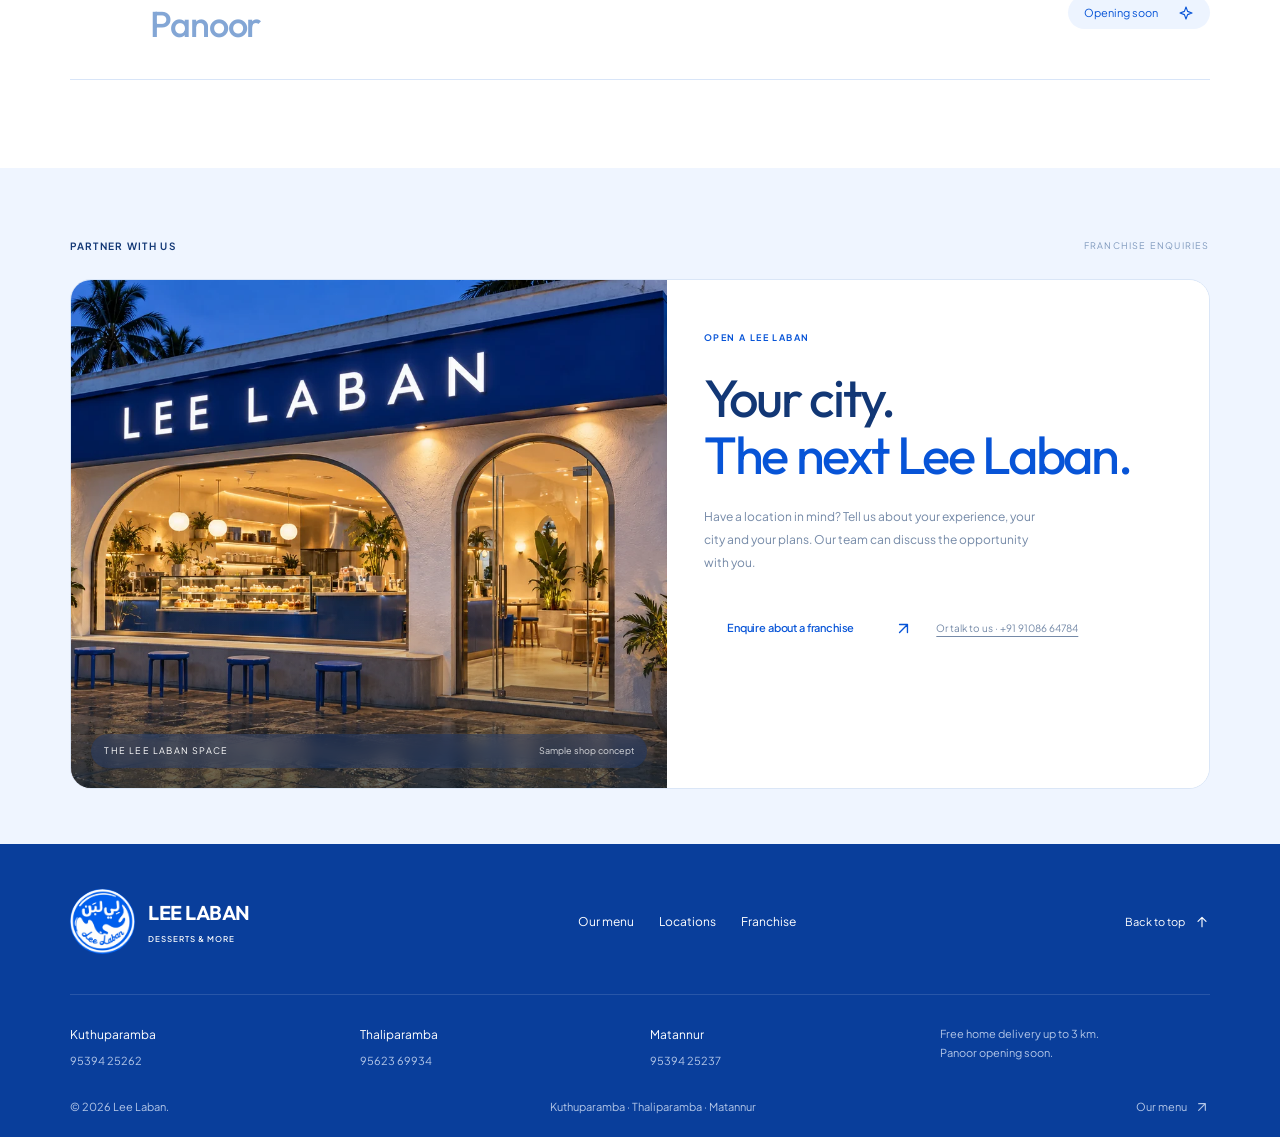
==== commit bd26c337: "Publish Lee Laban client preview" ====
--- a/index.html
+++ b/index.html
@@ -7,10 +7,10 @@
   <link rel="icon" href="assets/logo-hd.webp">
   <link rel="stylesheet" href="menu-catalogue.css?v=3">
   <link rel="preload" href="assets/logo-hd.webp" as="image">
-  <link rel="stylesheet" href="intro.css?v=4">
+  <link rel="stylesheet" href="intro.css?v=5">
   <script>try{if(sessionStorage.getItem('lee-intro-seen')!=='1')document.documentElement.classList.add('intro-pending')}catch{document.documentElement.classList.add('intro-pending')}</script>
-  <script src="intro.js?v=3" defer></script>
-  <script type="module" src="app.js?v=retouched-photos-1"></script>
+  <script src="intro.js?v=4" defer></script>
+  <script type="module" src="app.js?v=mobile-loading-1"></script>
 <link rel="stylesheet" href="experience-v2.css?v=1"><script type="module" src="motion.js?v=experience-3"></script></head>
 <body>
   <div class="site-intro" aria-label="Welcome to Lee Laban">
@@ -24,7 +24,7 @@
     <nav id="navigation" aria-label="Main navigation"><a href="menu.html">Our menu</a><a href="#about">About Lee Laban</a><a href="#locations">Find us</a><a href="#franchise">Franchise</a><button class="button button-small" data-order>Order now <span>↗</span></button></nav>
   </header>
   <main id="main">
-    <section class="hero" aria-labelledby="hero-heading"><div class="hero-copy"><div class="eyebrow">LEE LABAN · DESSERTS & MORE</div><h1 id="hero-heading">Made for<br><em>one more</em><br>spoon<span class="period">.</span></h1><p>Milk-soaked cake. Crispy pastry. Chocolate, pistachio and cream. Explore the Lee Laban menu and find your favourite.</p><div class="hero-actions"><a class="button button-white" href="menu.html">Explore the menu <span>↗</span></a><a class="hero-location-link" href="#locations">Find a shop <span>↗</span></a></div></div><div class="hero-art"><div class="orbit orbit-one" aria-hidden="true"></div><div class="orbit orbit-two" aria-hidden="true"></div><img class="hero-desserts" fetchpriority="high" decoding="async" src="assets/hero-fast.webp" alt="Illustrative composition of chocolate, pistachio and caramel desserts" width="1200" height="800"><div class="hero-mini-menu"><a href="menu.html?collection=louh"><img src="assets/products/bowl-nutella.webp" alt="Louh Nutella" width="65" height="65"><span>Louh<small>₹350 · 3 flavours</small></span><b>↗</b></a><a href="menu.html?collection=crispy"><img src="assets/products/crispy-pistachio.webp" alt="Crispy Ummu Ali Pistachio" width="65" height="65"><span>Crispy Ummu Ali<small>₹350 · 5 flavours</small></span><b>↗</b></a></div><span class="hero-illustration-note">Dessert illustrations · actual presentation may vary</span></div></section>
+    <section class="hero" aria-labelledby="hero-heading"><div class="hero-copy"><div class="eyebrow">LEE LABAN · DESSERTS & MORE</div><h1 id="hero-heading">Made for<br><em>one more</em><br>spoon<span class="period">.</span></h1><p>Milk-soaked cake. Crispy pastry. Chocolate, pistachio and cream. Explore the Lee Laban menu and find your favourite.</p><div class="hero-actions"><a class="button button-white" href="menu.html">Explore the menu <span>↗</span></a><a class="hero-location-link" href="#locations">Find a shop <span>↗</span></a></div></div><div class="hero-art"><div class="orbit orbit-one" aria-hidden="true"></div><div class="orbit orbit-two" aria-hidden="true"></div><img class="hero-desserts" fetchpriority="high" decoding="async" src="assets/hero-fast.webp" srcset="assets/hero-mobile.webp 768w, assets/hero-fast.webp 1200w" sizes="(max-width:760px) 100vw, 55vw" alt="Illustrative composition of chocolate, pistachio and caramel desserts" width="1200" height="800"><div class="hero-mini-menu"><a href="menu.html?collection=louh"><img src="assets/products/bowl-nutella.webp" alt="Louh Nutella" width="65" height="65"><span>Louh<small>₹350 · 3 flavours</small></span><b>↗</b></a><a href="menu.html?collection=crispy"><img src="assets/products/crispy-pistachio.webp" alt="Crispy Ummu Ali Pistachio" width="65" height="65"><span>Crispy Ummu Ali<small>₹350 · 5 flavours</small></span><b>↗</b></a></div><span class="hero-illustration-note">Dessert illustrations · actual presentation may vary</span></div></section>
     <div class="service-strip"><span>FREE HOME DELIVERY</span><p>Up to 3 km from your nearest branch.</p><button type="button" data-order>Choose your branch <span>↗</span></button></div>
     <section class="menu-section section featured-menu" id="menu" aria-labelledby="menu-title">
       <div class="section-heading"><div><div class="eyebrow">A TASTE OF LEE LABAN</div><h2 id="menu-title">A few favourites.<br><em>More to discover.</em></h2></div><p>Start with something sweet.<br>Explore every flavour on our menu page.</p></div>
--- a/intro.css
+++ b/intro.css
@@ -10,3 +10,4 @@
 /* CSS fallback if the controller cannot load. */
 @keyframes intro-curtain{0%,87.5%{opacity:1;visibility:visible}100%{opacity:0;visibility:hidden;pointer-events:none}}
 @media(prefers-reduced-motion:reduce){.intro-pending .site-intro{animation-duration:.2s}.site-intro.is-ready .site-intro-mark{animation:none}.intro-pending .site-intro.is-leaving{transition:none}}
+@media(max-width:760px){.intro-pending .site-intro{animation-duration:1.1s}.site-intro.is-ready .site-intro-mark{animation-duration:.4s}}
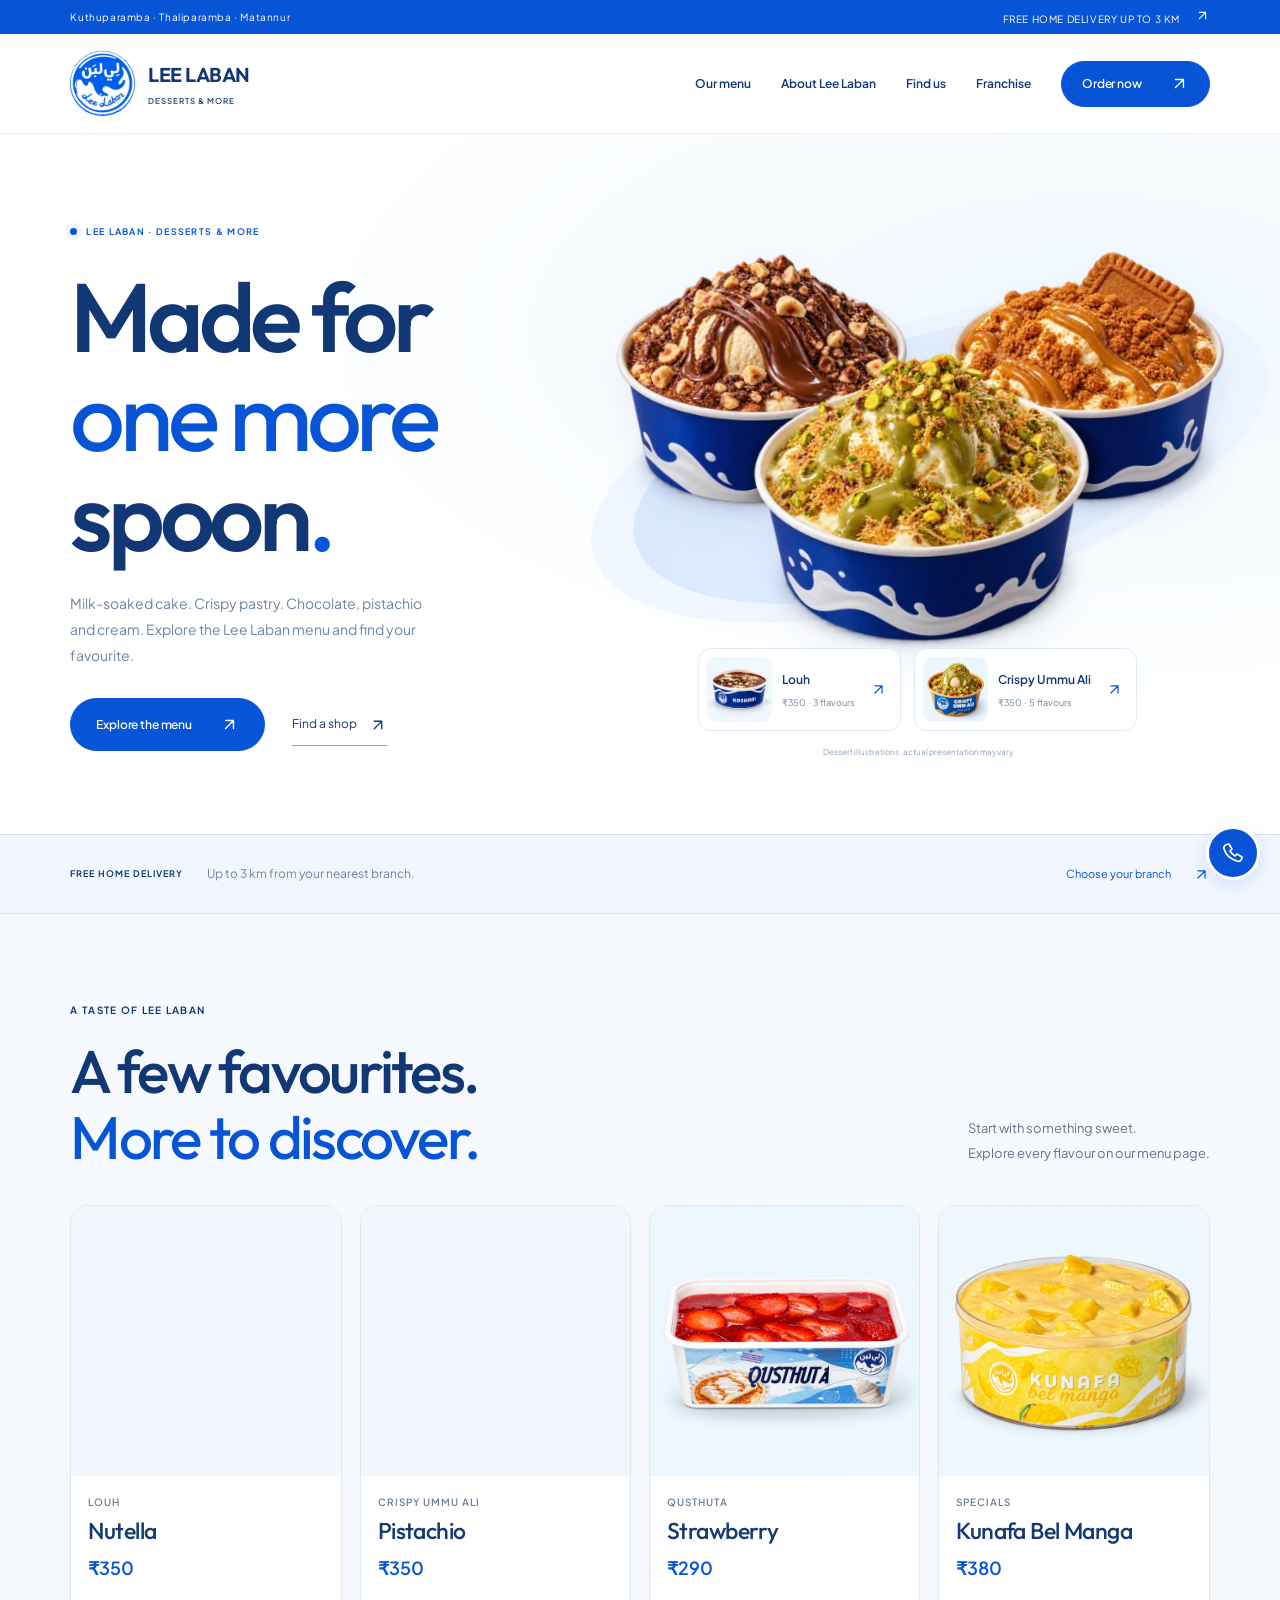
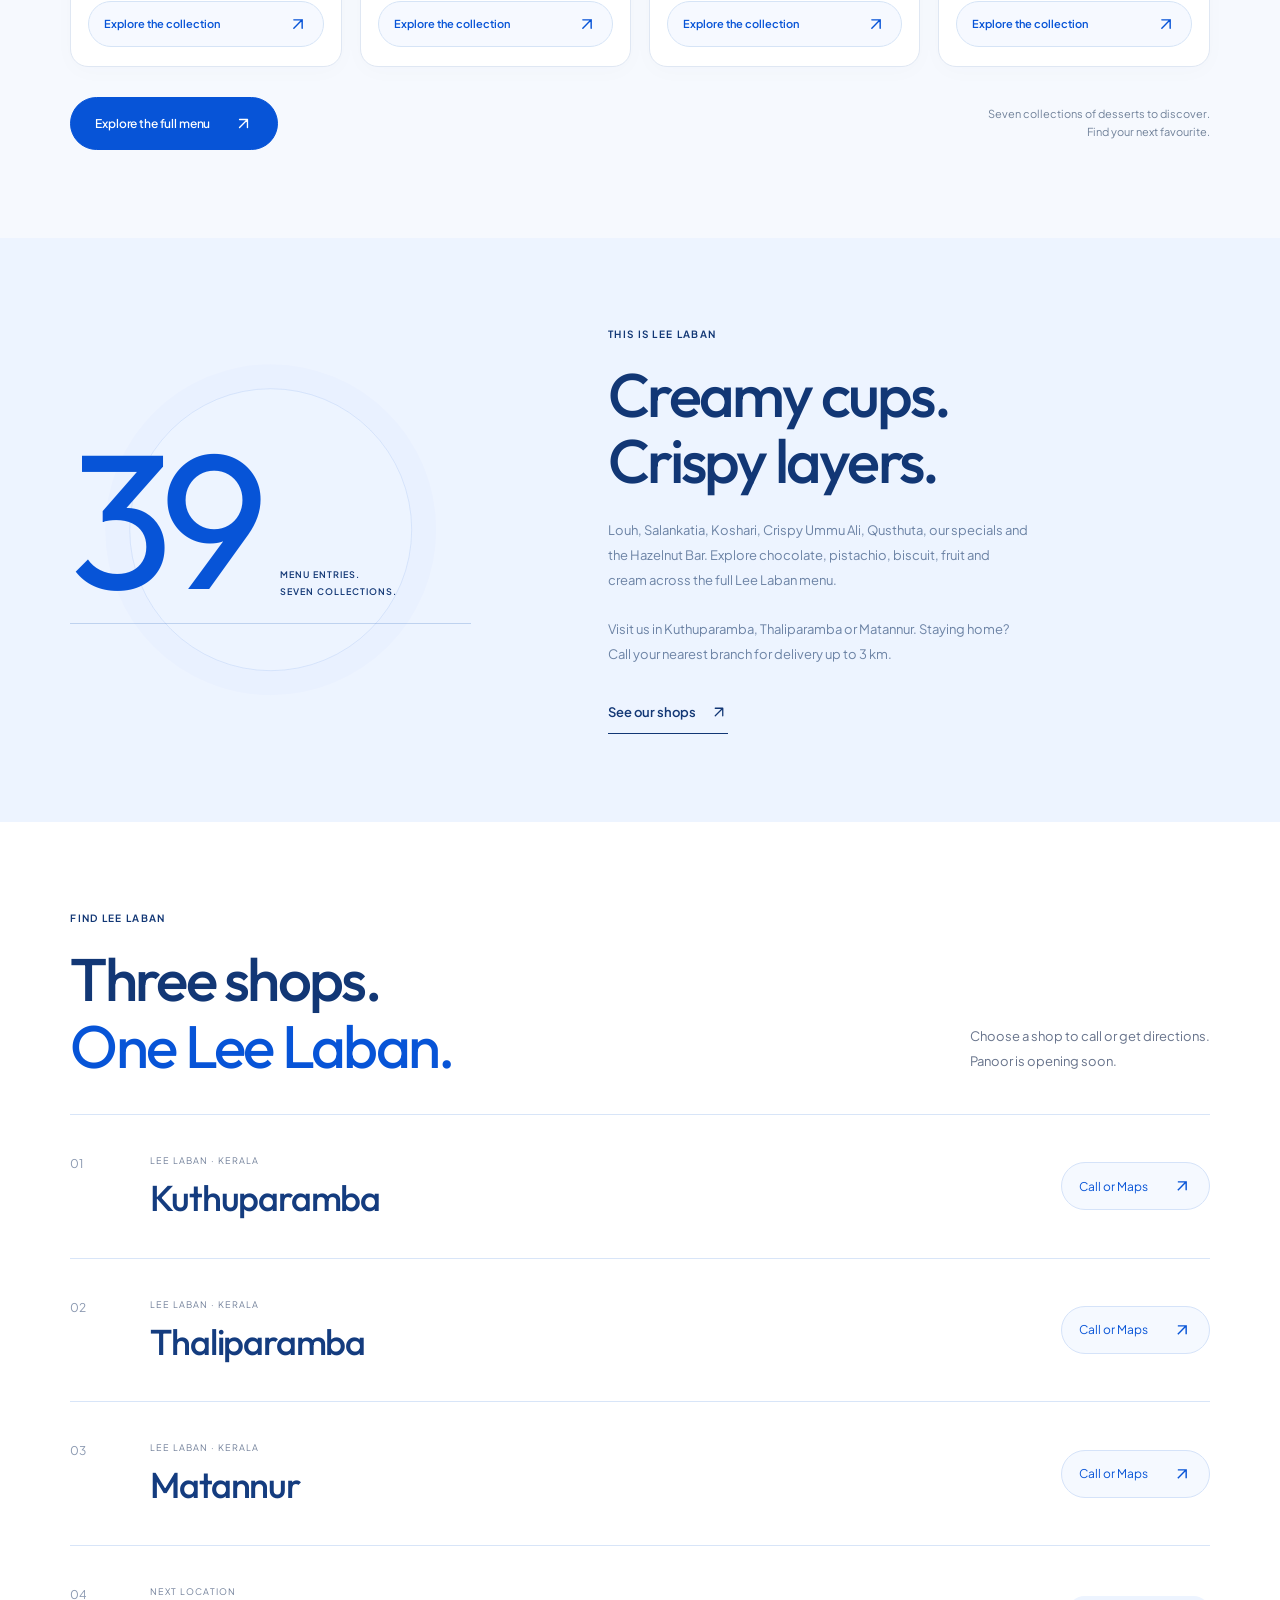
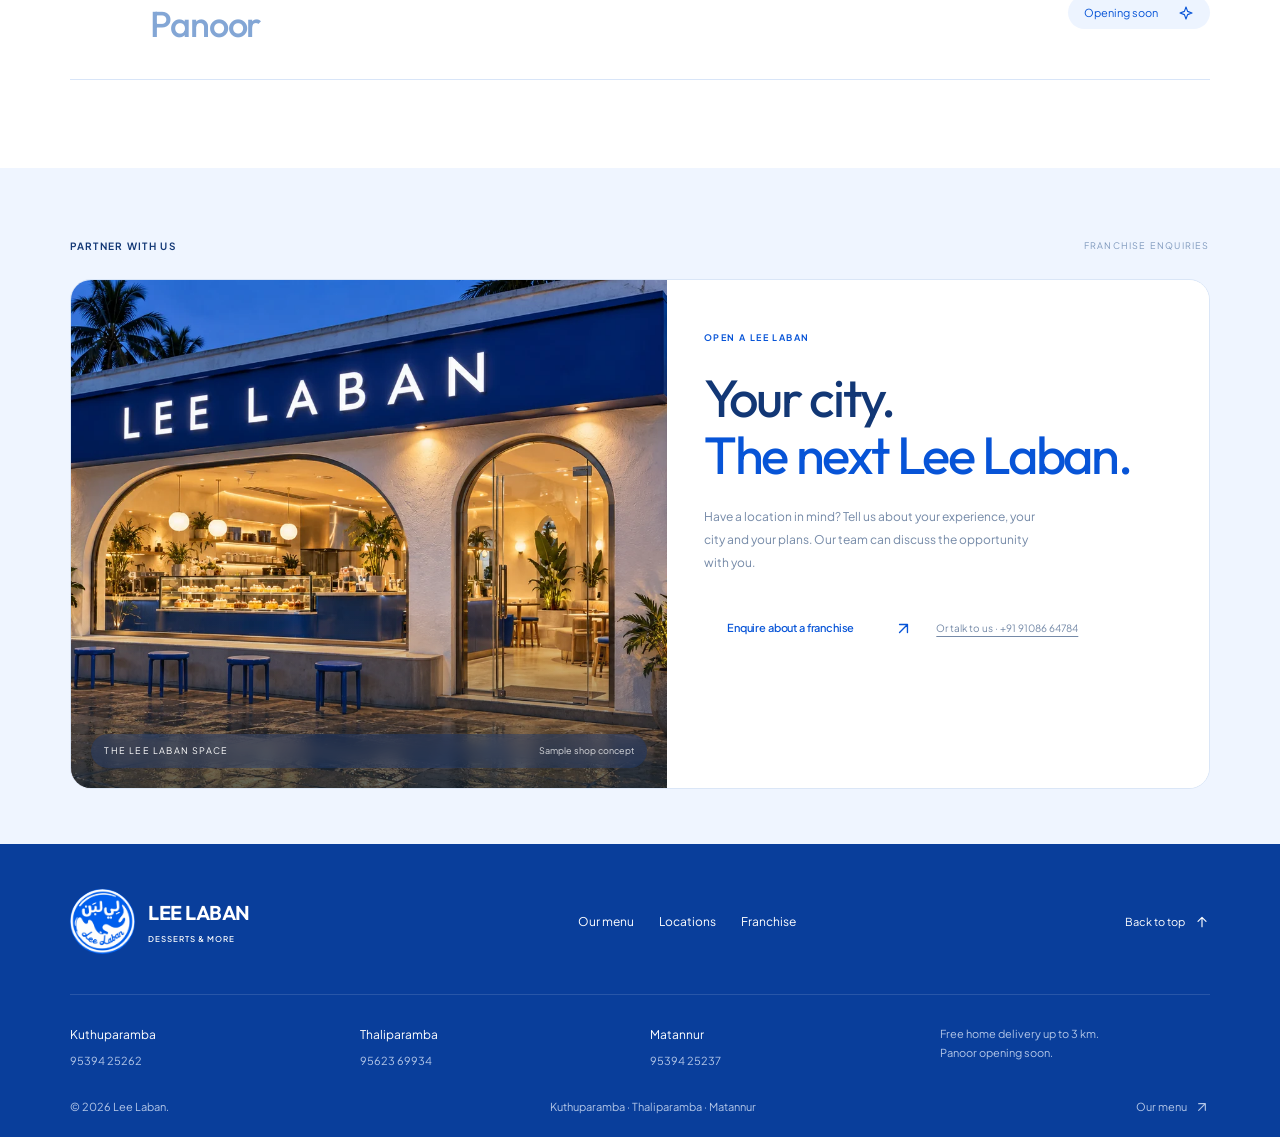
==== commit 039d9638: "Publish Lee Laban client preview" ====
--- a/index.html
+++ b/index.html
@@ -3,15 +3,15 @@
 <head>
   <meta charset="UTF-8"><meta name="viewport" content="width=device-width, initial-scale=1">
   <meta name="theme-color" content="#0754d7"><meta name="description" content="Explore all 39 Lee Laban desserts: Louh, Salankatia, Koshari, Crispy Ummu Ali, Qusthuta, specials and Hazelnut Bar. Find our branches and enjoy free home delivery up to 3 km.">
-  <title>Lee Laban — Desserts & More</title><link rel="stylesheet" href="site.css?v=client-1">
-  <link rel="icon" href="assets/logo-hd.webp">
+  <title>Lee Laban — Desserts & More</title><link rel="stylesheet" href="site.css?v=stable-first-paint-2">
+  <link rel="preload" href="assets/fonts/outfit-latin.woff2" as="font" type="font/woff2" crossorigin><link rel="preload" href="assets/fonts/plus-jakarta-latin.woff2" as="font" type="font/woff2" crossorigin><link rel="icon" href="assets/logo-hd.webp">
   <link rel="stylesheet" href="menu-catalogue.css?v=3">
-  <link rel="preload" href="assets/logo-hd.webp" as="image">
+  <link rel="preload" href="assets/logo-hd.webp" as="image"><link rel="preload" href="assets/hero-fast.webp" as="image" imagesrcset="assets/hero-mobile.webp 768w, assets/hero-fast.webp 1200w" imagesizes="(max-width:760px) 100vw, 55vw" fetchpriority="high">
   <link rel="stylesheet" href="intro.css?v=5">
   <script>try{if(sessionStorage.getItem('lee-intro-seen')!=='1')document.documentElement.classList.add('intro-pending')}catch{document.documentElement.classList.add('intro-pending')}</script>
   <script src="intro.js?v=4" defer></script>
-  <script type="module" src="app.js?v=mobile-loading-1"></script>
-<link rel="stylesheet" href="experience-v2.css?v=1"><script type="module" src="motion.js?v=experience-3"></script></head>
+  <script type="module" src="app.js?v=stable-first-paint-2"></script>
+<link rel="stylesheet" href="experience-v2.css?v=stable-2"><script type="module" src="motion.js?v=stable-4"></script></head>
 <body>
   <div class="site-intro" aria-label="Welcome to Lee Laban">
     <div class="site-intro-mark"><img src="assets/logo-hd.webp" alt="Lee Laban" width="240" height="240" fetchpriority="high" decoding="sync"></div>
@@ -28,7 +28,7 @@
     <div class="service-strip"><span>FREE HOME DELIVERY</span><p>Up to 3 km from your nearest branch.</p><button type="button" data-order>Choose your branch <span>↗</span></button></div>
     <section class="menu-section section featured-menu" id="menu" aria-labelledby="menu-title">
       <div class="section-heading"><div><div class="eyebrow">A TASTE OF LEE LABAN</div><h2 id="menu-title">A few favourites.<br><em>More to discover.</em></h2></div><p>Start with something sweet.<br>Explore every flavour on our menu page.</p></div>
-      <div id="product-grid" class="product-grid catalogue-grid featured-grid" aria-label="Featured Lee Laban desserts"></div>
+      <div id="product-grid" class="product-grid catalogue-grid featured-grid" aria-label="Featured Lee Laban desserts"><article class="menu-product"><a class="menu-product-photo" href="menu.html?collection=louh" aria-label="Explore Louh"><img src="assets/products/bowl-nutella.webp" srcset="assets/products/bowl-nutella-640.webp 640w, assets/products/bowl-nutella.webp 1254w" sizes="(max-width:600px) calc((100vw - 48px) / 2), (max-width:1000px) 44vw, 30vw" alt="Louh: Nutella" loading="lazy" decoding="async" width="1280" height="1280"></a><div class="menu-product-copy"><span class="menu-product-category">Louh</span><div class="menu-product-heading"><h3>Nutella</h3><span class="menu-product-price">₹350</span></div><a class="menu-product-order" href="menu.html?collection=louh">Explore the collection <span><svg class="ui-icon " viewBox="0 0 24 24" width="20" height="20" fill="none" stroke="currentColor" stroke-width="1.7" stroke-linecap="round" stroke-linejoin="round" aria-hidden="true" focusable="false"><path d="M7 17 17 7M7 7h10v10"/></svg></span></a></div></article><article class="menu-product"><a class="menu-product-photo" href="menu.html?collection=crispy" aria-label="Explore Crispy Ummu Ali"><img src="assets/products/crispy-pistachio.webp" srcset="assets/products/crispy-pistachio-640.webp 640w, assets/products/crispy-pistachio.webp 1254w" sizes="(max-width:600px) calc((100vw - 48px) / 2), (max-width:1000px) 44vw, 30vw" alt="Crispy Ummu Ali: Pistachio" loading="lazy" decoding="async" width="1280" height="1280"></a><div class="menu-product-copy"><span class="menu-product-category">Crispy Ummu Ali</span><div class="menu-product-heading"><h3>Pistachio</h3><span class="menu-product-price">₹350</span></div><a class="menu-product-order" href="menu.html?collection=crispy">Explore the collection <span><svg class="ui-icon " viewBox="0 0 24 24" width="20" height="20" fill="none" stroke="currentColor" stroke-width="1.7" stroke-linecap="round" stroke-linejoin="round" aria-hidden="true" focusable="false"><path d="M7 17 17 7M7 7h10v10"/></svg></span></a></div></article><article class="menu-product"><a class="menu-product-photo" href="menu.html?collection=qusthuta" aria-label="Explore Qusthuta"><img src="assets/products/qusthuta-strawberry-retouched.webp" srcset="assets/products/qusthuta-strawberry-retouched-640.webp 640w, assets/products/qusthuta-strawberry-retouched.webp 1254w" sizes="(max-width:600px) calc((100vw - 48px) / 2), (max-width:1000px) 44vw, 30vw" alt="Qusthuta: Strawberry" loading="lazy" decoding="async" width="1280" height="1280"></a><div class="menu-product-copy"><span class="menu-product-category">Qusthuta</span><div class="menu-product-heading"><h3>Strawberry</h3><span class="menu-product-price">₹290</span></div><a class="menu-product-order" href="menu.html?collection=qusthuta">Explore the collection <span><svg class="ui-icon " viewBox="0 0 24 24" width="20" height="20" fill="none" stroke="currentColor" stroke-width="1.7" stroke-linecap="round" stroke-linejoin="round" aria-hidden="true" focusable="false"><path d="M7 17 17 7M7 7h10v10"/></svg></span></a></div></article><article class="menu-product"><a class="menu-product-photo" href="menu.html?collection=specials" aria-label="Explore Specials"><img src="assets/products/kunafa-bel-manga-retouched.webp" srcset="assets/products/kunafa-bel-manga-retouched-640.webp 640w, assets/products/kunafa-bel-manga-retouched.webp 1254w" sizes="(max-width:600px) calc((100vw - 48px) / 2), (max-width:1000px) 44vw, 30vw" alt="Specials: Kunafa Bel Manga" loading="lazy" decoding="async" width="1280" height="1280"></a><div class="menu-product-copy"><span class="menu-product-category">Specials</span><div class="menu-product-heading"><h3>Kunafa Bel Manga</h3><span class="menu-product-price">₹380</span></div><a class="menu-product-order" href="menu.html?collection=specials">Explore the collection <span><svg class="ui-icon " viewBox="0 0 24 24" width="20" height="20" fill="none" stroke="currentColor" stroke-width="1.7" stroke-linecap="round" stroke-linejoin="round" aria-hidden="true" focusable="false"><path d="M7 17 17 7M7 7h10v10"/></svg></span></a></div></article></div>
       <div class="menu-bottom"><a class="button menu-view-all" href="menu.html">Explore the full menu <span>↗</span></a><p>Seven collections of desserts to discover.<br>Find your next favourite.</p></div>
     </section>
     <section id="about" class="about-section section" aria-labelledby="about-title"><div class="about-stat"><strong>39</strong><span>MENU ENTRIES.<br>SEVEN COLLECTIONS.</span></div><div class="about-copy"><div class="eyebrow">THIS IS LEE LABAN</div><h2 id="about-title">Creamy cups.<br>Crispy layers.</h2><p>Louh, Salankatia, Koshari, Crispy Ummu Ali, Qusthuta, our specials and the Hazelnut Bar. Explore chocolate, pistachio, biscuit, fruit and cream across the full Lee Laban menu.</p><p>Visit us in Kuthuparamba, Thaliparamba or Matannur. Staying home? Call your nearest branch for delivery up to 3 km.</p><a class="text-link" href="#locations">See our shops <span>↗</span></a></div></section>
--- a/site.css
+++ b/site.css
@@ -1 +1 @@
-@font-face {font-family: 'Outfit';font-style: normal;font-weight: 400 700;font-display: swap;src: url(assets/fonts/outfit-latin.woff2) format('woff2');unicode-range: U+0000-00FF, U+0131, U+0152-0153, U+02BB-02BC, U+02C6, U+02DA, U+02DC, U+0304, U+0308, U+0329, U+2000-206F, U+20AC, U+2122, U+2191, U+2193, U+2212, U+2215, U+FEFF, U+FFFD;}@font-face {font-family: 'Plus Jakarta Sans';font-style: normal;font-weight: 400 700;font-display: swap;src: url(assets/fonts/plus-jakarta-latin.woff2) format('woff2');unicode-range: U+0000-00FF, U+0131, U+0152-0153, U+02BB-02BC, U+02C6, U+02DA, U+02DC, U+0304, U+0308, U+0329, U+2000-206F, U+20AC, U+2122, U+2191, U+2193, U+2212, U+2215, U+FEFF, U+FFFD;}:root{--blue:#0754d7;--ink:#092f7c;--cream:#faf9f4;--pale:#e8effb;--line:#ccd7e9;--photo:#355ba4;--font:'DM Sans',Arial,sans-serif;--heading:'Manrope',Arial,sans-serif}*{box-sizing:border-box}html{scroll-behavior:smooth;scroll-padding-top:100px}body{margin:0;background:var(--cream);color:var(--ink);font-family:var(--font);font-size:16px;-webkit-font-smoothing:antialiased}button,a{-webkit-tap-highlight-color:transparent}a{color:inherit;text-decoration:none}button{font:inherit;color:inherit;cursor:pointer}button:disabled{cursor:default}img{display:block;max-width:100%}button,a{touch-action:manipulation}a:focus-visible,button:focus-visible{outline:3px solid #e1a82e;outline-offset:5px}::selection{background:var(--blue);color:white}.section{padding:105px max(5.5vw,24px)}.eyebrow{font-size:11px;font-weight:700;letter-spacing:1.7px;line-height:1.6}h1,h2,h3,p{margin:0}h1,h2,h3{font-family:var(--heading);font-weight:650;letter-spacing:-.055em}h2{font-size:clamp(44px,5.2vw,76px);line-height:1.08}em{font-style:normal;color:var(--blue)}p{line-height:1.7}.button{display:inline-flex;align-items:center;justify-content:space-between;gap:28px;min-height:56px;background:var(--blue);border:1px solid var(--blue);padding:16px 25px;border-radius:100px;color:#fff;font-size:13px;font-weight:600;transition:background .25s,transform .25s,box-shadow .25s}.button:hover{background:#063ea3;transform:translateY(-3px);box-shadow:0 6px 15px #0754d723}.button span{font-size:22px;font-weight:400;line-height:1}.button-small{min-height:47px;padding:10px 20px;font-size:12px}.text-link{display:inline-flex;align-items:center;gap:25px;font-size:13px;font-weight:600;min-height:44px;border-bottom:1px solid currentColor}.text-link span{font-size:20px;transition:transform .25s}.text-link:hover span{transform:translate(3px,-3px)}.announcement{height:34px;background:var(--blue);color:white;display:flex;align-items:center;justify-content:space-between;padding:0 5.5vw;font-size:10px;letter-spacing:1px}.announcement b{margin-left:12px;font-size:17px;font-weight:400}.header{height:112px;display:flex;align-items:center;justify-content:space-between;padding:0 5.5vw;position:relative;z-index:10;border-bottom:1px solid #dce2eb}.brand{display:flex;align-items:center;gap:13px}.brand img{width:65px;height:65px;border-radius:50%}.brand>span{font-family:var(--heading);font-weight:800;font-size:20px;letter-spacing:-.6px}.brand small{display:block;font-family:var(--font);font-size:7px;font-weight:600;letter-spacing:1.2px;margin-top:4px}.header nav{display:flex;align-items:center;gap:30px}.header nav>a{font-size:12px;font-weight:600;padding:12px 0;position:relative}.header nav>a:after{content:'';position:absolute;left:0;right:100%;bottom:5px;height:1px;background:var(--blue);transition:right .25s}.header nav>a:hover:after{right:0}.menu-toggle{display:none}.hero{min-height:720px;display:grid;grid-template-columns:1fr 1fr;position:relative;overflow:hidden;padding:78px 5.5vw 80px;align-items:center}.hero-copy{position:relative;z-index:2}.hero .eyebrow{display:flex;gap:9px;align-items:center;letter-spacing:1.4px;font-size:10px}.tiny-star{font-size:21px}.hero h1{font-size:clamp(60px,6.6vw,98px);line-height:1.04;margin:24px 0;letter-spacing:-.065em;white-space:nowrap}.hero h1 em{position:relative}.hero h1 em:after{content:'';position:absolute;left:0;right:-5px;bottom:-4px;border-top:3px solid var(--blue);border-radius:50%;height:9px;transform:rotate(-2deg)}.period{color:var(--blue)}.hero p{max-width:370px;font-size:14px;color:#50617e}.hero-actions{display:flex;align-items:center;gap:27px;margin-top:33px}.hero-foot{display:flex;align-items:center;gap:12px;margin-top:54px;font-size:8px;font-weight:600;letter-spacing:1.3px}.hero-line{height:1px;width:36px;background:#8798b6}.hero-art{position:relative;min-width:0;height:100%;min-height:550px}.orbit{position:absolute;width:470px;height:470px;border:1px solid #b6cef1;border-radius:50%;left:52%;top:47%;transform:translate(-50%,-50%)}.orbit-one{background:#e6eefb;width:440px;height:440px;border:none}.orbit-two{width:535px;height:535px}.orbit-two:before{content:'';position:absolute;left:25px;top:125px;width:9px;height:9px;border-radius:50%;background:var(--blue)}.hero-desserts{width:126%;max-width:none;height:auto;position:absolute;top:48%;left:52%;transform:translate(-50%,-50%);filter:drop-shadow(0 25px 20px #092f7c16);animation:float 6s ease-in-out infinite}.round-note{position:absolute;right:-5px;top:7px;border:1px solid var(--blue);border-radius:50%;width:116px;height:116px;display:flex;align-items:center;justify-content:center;flex-direction:column;transform:rotate(12deg);font-size:10px;line-height:1.6;z-index:3;background:var(--cream)}.round-note strong{font-size:11px}.round-note>span{font-size:34px;line-height:1.1}.art-star{position:absolute;z-index:3;color:var(--blue)}.star-one{left:8%;top:12%;font-size:55px;animation:turn 24s linear infinite}.star-two{right:1%;bottom:20%;font-size:35px}.art-caption{position:absolute;bottom:-4px;left:30%;font-size:9px;letter-spacing:1px;transform:rotate(-6deg);text-align:center}.art-caption>span{display:block;font-size:40px;position:absolute;right:-47px;top:-30px}.art-caption small{display:block;font-size:8px;letter-spacing:0;margin-top:9px;opacity:.7}.scroll-cue{position:absolute;bottom:29px;left:5.5vw;border:1px solid #9caecb;border-radius:50%;width:34px;height:34px;display:grid;place-items:center;font-size:20px}.ticker{border-top:1px solid var(--line);border-bottom:1px solid var(--line);padding:18px 0;overflow:hidden;background:#edf2fc}.ticker>div{display:flex;align-items:center;width:max-content;gap:36px;animation:marquee 35s linear infinite;font-family:var(--heading);font-size:18px;font-weight:650;letter-spacing:-.5px}.ticker i{font-style:normal;color:var(--blue);font-size:25px}.section-heading{display:flex;align-items:flex-end;justify-content:space-between;gap:30px;margin-bottom:48px}.section-heading .eyebrow,.about-copy .eyebrow,.franchise-section .eyebrow{margin-bottom:20px}.section-heading>p{color:#67738b;font-size:14px;padding-bottom:5px;max-width:310px}.menu-section{background:white}.category-controls{display:flex;border-bottom:1px solid var(--line);gap:12px}.category-controls button{background:none;border:0;border-bottom:3px solid transparent;min-height:64px;padding:13px 25px;font-size:16px;font-weight:600;transition:color .2s,background .2s;white-space:nowrap}.category-controls button[aria-pressed=true]{color:var(--blue);border-bottom-color:var(--blue);background:#f3f7ff}.category-controls button:hover{background:#f3f7ff}.category-controls button span{vertical-align:super;font-size:9px;margin-left:6px;font-weight:500}.menu-description{display:flex;justify-content:space-between;align-items:center;margin:23px 0 25px;color:#68778f;font-size:12px}.menu-description>span{font-size:10px;letter-spacing:2px}.product-grid{display:grid;grid-template-columns:repeat(3,minmax(0,1fr));gap:23px;min-height:337px}.product-card{border:1px solid #dce4f1;border-radius:18px;overflow:hidden;background:var(--cream);animation:cardIn .4s both;transition:transform .3s,box-shadow .3s}.product-card:hover{transform:translateY(-7px);box-shadow:0 16px 30px #092f7c0b}.product-photo{height:240px;position:relative;display:flex;align-items:center;justify-content:center;background:var(--photo);overflow:hidden}.product-photo:before,.product-photo:after{content:'';position:absolute;border:1px solid #ffffff15;border-radius:50%;width:290px;height:290px;top:10px;left:50%;transform:translateX(-50%)}.product-photo:after{width:220px;height:220px;top:43px}.product-tag{position:absolute;top:17px;left:19px;font-size:8px;letter-spacing:1.5px;color:white;z-index:2}.product-crop{position:relative;overflow:hidden;width:64%;max-width:250px;z-index:1;transition:transform .5s;mix-blend-mode:normal}.product-card:hover .product-crop{transform:scale(1.055) rotate(-2deg)}.product-crop img{position:absolute;max-width:none;height:auto}.product-info{padding:21px 22px;display:flex;align-items:center;justify-content:space-between;gap:10px}.product-info small{font-size:9px;letter-spacing:1.4px;color:#6c7c95;text-transform:uppercase}.product-info h3{font-size:22px;letter-spacing:-.6px;line-height:1.2;margin-top:6px}.product-info .price{font-size:16px;white-space:nowrap;font-weight:600}.card-action{background:none;border:0;border-top:1px solid #dce4f1;width:100%;padding:10px 22px;text-align:left;display:flex;justify-content:space-between;font-size:11px;min-height:44px}.card-action:hover{background:var(--pale)}.flavour-controls{display:flex;align-items:center;gap:10px;margin-top:25px;justify-content:flex-end}.flavour-controls button{border:1px solid var(--line);background:white;width:44px;height:44px;border-radius:50%;font-size:22px}.flavour-controls button:hover{background:var(--pale)}.flavour-controls span{font-size:11px;margin-right:10px}.menu-bottom{display:flex;justify-content:space-between;align-items:center;gap:24px;margin-top:38px}.menu-bottom p{text-align:right;font-size:10px;color:#6c7c95}.about-section{display:grid;grid-template-columns:1fr 1fr;gap:10%;align-items:center;background:#f0f4fc;padding-top:120px;padding-bottom:120px;overflow:hidden}.about-art{height:390px;position:relative;display:flex;align-items:center;justify-content:center}.about-art>img{border-radius:50%;width:230px;height:230px;transform:rotate(-12deg);box-shadow:0 15px 30px #092f7c15;z-index:2}.about-ring{position:absolute;width:335px;height:335px;border:1px solid #abc6ef;border-radius:50%}.about-ring:before{content:'';position:absolute;inset:-22px;border:1px solid #d0dff5;border-radius:50%}.about-scribble{position:absolute;bottom:-4px;left:7%;font-size:38px;line-height:.95;font-family:Georgia,serif;font-style:italic;transform:rotate(-12deg);z-index:3;color:var(--blue)}.about-star{position:absolute;right:4%;top:3%;font-size:80px;color:var(--blue);animation:turn 40s linear infinite}.about-copy p{font-size:14px;max-width:420px;margin-top:23px;color:#50617e}.about-copy .text-link{margin-top:23px}.delivery-section{position:relative;overflow:hidden;background:var(--blue);color:white;display:flex;align-items:center;justify-content:space-between;gap:45px;padding-top:80px;padding-bottom:80px}.delivery-section h2{font-size:clamp(40px,4.6vw,66px);margin:15px 0 20px}.delivery-section em{color:#c8dcff}.delivery-section p{font-size:13px;color:#d8e5ff}.delivery-icon{align-self:flex-start;font-size:80px;line-height:1;border:1px solid #ffffff55;border-radius:50%;width:115px;height:115px;display:grid;place-items:center;flex-shrink:0}.button-light{color:var(--blue);background:white;border-color:white;position:relative;z-index:1;white-space:nowrap}.button-light:hover{background:#dce8ff}.delivery-doodle{position:absolute;font-size:260px;line-height:1;right:8%;bottom:-128px;color:#ffffff0c;transform:rotate(-10deg)}.locations-section{background:var(--cream)}.branch-list{border-top:1px solid var(--line)}.branch{display:grid;grid-template-columns:60px 1fr auto;align-items:center;gap:20px;padding:31px 0;border-bottom:1px solid var(--line)}.branch-number{font-size:12px;color:#8a98b0;align-self:start;padding-top:8px}.branch-region{font-size:8px;letter-spacing:1.4px;color:#72809a}.branch h3{font-size:35px;line-height:1.5;letter-spacing:-1.4px}.branch>a{display:flex;align-items:center;gap:40px;font-size:13px}.branch>a i{font-style:normal;border:1px solid #a2b5d4;display:grid;place-items:center;border-radius:50%;width:50px;height:50px;font-size:22px;transition:all .25s}.branch>a:hover i{background:var(--blue);color:white;transform:rotate(45deg)}.soon-tag{display:flex;gap:20px;align-items:center;border:1px solid #b7c7e1;padding:8px 16px;border-radius:100px;font-size:11px}.soon-tag span{font-size:20px}.branch-soon h3{color:#6482b3}.franchise-section{background:#e5edfb;position:relative;overflow:hidden}.franchise-section h2{font-size:clamp(45px,6.4vw,90px)}.franchise-bottom{display:flex;gap:20px;align-items:center;justify-content:space-between;position:relative;z-index:2;margin-top:32px}.franchise-bottom p{color:#50617e;font-size:14px}.franchise-number{display:block;margin-top:12px;font-size:12px;text-align:right;padding-right:27px;position:relative;z-index:1}.franchise-star{position:absolute;right:13%;top:0;transform:rotate(8deg);font-size:230px;line-height:1.2;color:#c3d6f8}.footer{padding:45px 5.5vw 22px;background:var(--ink);color:white}.footer-top{display:flex;justify-content:space-between;align-items:center;gap:25px;padding-bottom:40px;border-bottom:1px solid #ffffff20}.footer-top>p{font-family:Georgia,serif;font-size:23px;font-style:italic;color:#c6d9f9}.back-top{font-size:11px}.footer-bottom{display:flex;justify-content:space-between;align-items:center;gap:20px;font-size:10px;color:#b3c6e7;padding-top:22px}.floating-contact{position:fixed;z-index:20;right:24px;bottom:24px;width:59px;height:59px;border:1px solid #ffffff55;border-radius:50%;background:var(--blue);color:white;display:grid;place-items:center;box-shadow:0 6px 20px #092f7c30;transition:transform .25s}.floating-contact:hover{transform:translateY(-4px)}.floating-contact svg{width:29px;height:29px}dialog{border:0;border-radius:24px;padding:32px;width:min(94vw,510px);max-height:90dvh;overflow-y:auto;color:var(--ink);background:var(--cream);box-shadow:0 20px 80px #001d5530}dialog::backdrop{background:#07245688;backdrop-filter:blur(5px)}.dialog-heading{display:flex;justify-content:space-between;align-items:center;margin-bottom:20px}.dialog-close{border:1px solid var(--line);background:transparent;width:44px;height:44px;border-radius:50%;font-size:26px}.dialog-close:hover{background:var(--pale)}dialog h2{font-size:40px}dialog>p{font-size:13px;color:#5d6e88;margin:20px 0}.dialog-branch{padding:19px 0;display:flex;justify-content:space-between;gap:10px;align-items:center;border-bottom:1px solid var(--line);font-size:16px;font-weight:600}.dialog-branch small{display:block;font-size:12px;font-weight:400;margin-top:5px}.dialog-branch>span:last-child{font-size:26px}.dialog-branch:hover{color:var(--blue)}dialog .dialog-note{font-size:11px;margin-bottom:0}.sr-only,.skip-link:not(:focus){position:absolute;width:1px;height:1px;overflow:hidden;clip:rect(0,0,0,0);white-space:nowrap}.skip-link:focus{position:fixed;top:8px;left:8px;padding:15px;background:white;z-index:100}.reveal{opacity:1}.motion-ready .reveal{opacity:0;transform:translateY(23px);transition:opacity .7s,transform .7s}.motion-ready .reveal.visible{opacity:1;transform:none}@keyframes float{0%,100%{transform:translate(-50%,-50%) rotate(-2deg)}50%{transform:translate(-50%,-53%) rotate(1deg)}}@keyframes turn{to{rotate:360deg}}@keyframes marquee{to{transform:translateX(-50%)}}@keyframes cardIn{from{opacity:0;transform:translateY(12px)}to{opacity:1;transform:translateY(0)}}@media(min-width:1500px){.hero{min-height:790px}.hero-art{min-height:610px}.orbit-one{width:520px;height:520px}.orbit-two{width:620px;height:620px}.hero-desserts{width:110%}}@media(max-width:1100px){.header nav{gap:18px}.header .brand>span{display:none}.hero{min-height:650px;padding-top:55px}.hero h1{font-size:7vw}.hero-art{min-height:480px}.orbit-one{width:350px;height:350px}.orbit-two{width:430px;height:430px}.round-note{width:95px;height:95px;right:-10px}.hero-actions{gap:16px}.hero-actions .text-link{font-size:11px}.hero-actions .button{padding:15px 20px;font-size:12px}.art-caption{left:20%}.product-photo{height:215px}.delivery-icon{display:none}.about-section{gap:7%}.about-art>img{width:200px;height:200px}.about-ring{width:280px;height:280px}}@media(max-width:760px){html{scroll-padding-top:25px}.announcement{justify-content:center;height:31px;padding:0 15px;font-size:8px}.announcement>span:first-child{display:none}.header{height:88px;padding:0 22px}.header .brand>span{display:block;font-size:18px}.brand img{width:55px;height:55px}.brand small{font-size:6px}.menu-toggle{display:flex;flex-direction:column;justify-content:center;gap:6px;background:transparent;width:46px;height:46px;border:1px solid var(--line);border-radius:50%;padding:13px}.menu-toggle span{height:1px;background:var(--ink);width:100%;transition:transform .2s}.menu-toggle[aria-expanded=true] span:first-child{transform:translateY(3.5px) rotate(45deg)}.menu-toggle[aria-expanded=true] span:last-child{transform:translateY(-3.5px) rotate(-45deg)}.header nav{display:none;position:absolute;top:88px;left:0;right:0;background:var(--cream);padding:20px 25px 30px;box-shadow:0 15px 20px #092f7c12;border-bottom:1px solid var(--line)}.header nav.open{display:flex;flex-direction:column;align-items:stretch;gap:7px}.header nav>a{font-size:17px;min-height:44px;padding:12px 0}.header nav .button{margin-top:10px}.hero{display:flex;flex-direction:column;padding:40px 24px 42px;min-height:0;align-items:stretch}.hero .eyebrow{font-size:8px;letter-spacing:1.1px}.hero h1{font-size:clamp(51px,11.7vw,85px);margin:20px 0;letter-spacing:-.06em;white-space:normal;line-height:1.05}.hero p{font-size:13px;max-width:335px}.hero-actions{margin-top:25px;gap:20px;flex-wrap:wrap}.hero-actions .button{font-size:11px;min-height:51px;padding:13px 20px}.hero-actions .text-link{font-size:10px;gap:12px}.hero-foot{display:none}.hero-art{height:380px;min-height:380px;width:100%;margin-top:20px}.orbit-one{height:290px;width:290px;top:51%;left:50%}.orbit-two{height:340px;width:340px;top:51%;left:50%}.hero-desserts{width:114%;top:52%;left:50%}.round-note{width:83px;height:83px;right:0;top:15px;font-size:8px}.round-note strong{font-size:9px}.round-note>span{font-size:26px}.star-one{font-size:38px;left:2%;top:15%}.star-two{font-size:28px;bottom:12%;right:0}.art-caption{font-size:7px;bottom:-5px;left:22%;letter-spacing:.5px}.art-caption small{font-size:7px}.scroll-cue{display:none}.ticker{padding:13px 0}.ticker>div{font-size:14px;gap:24px}.ticker i{font-size:20px}.section{padding:64px 24px}h2{font-size:44px}.section-heading{display:block;margin-bottom:30px}.section-heading .eyebrow,.about-copy .eyebrow,.franchise-section .eyebrow{font-size:9px;margin-bottom:15px;letter-spacing:1.2px}.section-heading>p{font-size:12px;margin-top:20px}.category-controls{gap:0;flex-wrap:wrap;justify-content:space-between;border:1px solid var(--line);border-radius:12px;overflow:hidden}.category-controls button{font-size:12px;padding:12px 10px;min-height:48px;width:50%;text-align:left;border-bottom:1px solid var(--line)}.category-controls button[aria-pressed=true]{background:var(--blue);color:white;border-bottom-color:var(--blue)}.category-controls button span{font-size:7px}.menu-description{font-size:10px;margin:20px 0}.menu-description>span{font-size:8px}.product-grid{grid-template-columns:repeat(2,minmax(0,1fr));gap:13px;min-height:0}.product-photo{height:155px}.product-photo:before{width:180px;height:180px;top:0}.product-photo:after{width:130px;height:130px;top:25px}.product-tag{font-size:6px;top:13px;left:12px;letter-spacing:1px}.product-crop{width:82%}.product-info{padding:15px 12px;display:block;min-height:108px}.product-info h3{font-size:19px;margin-top:5px}.product-info small{font-size:7px}.product-info .price{display:block;font-size:13px;margin-top:8px}.product-card{border-radius:12px}.card-action{font-size:9px;padding:10px 12px}.menu-bottom{display:block;margin-top:25px}.menu-bottom .text-link{font-size:12px}.menu-bottom p{text-align:left;font-size:9px;margin-top:18px}.about-section{display:flex;flex-direction:column;gap:35px}.about-art{height:300px;width:100%;max-width:380px}.about-ring{width:250px;height:250px}.about-art>img{width:190px;height:190px}.about-scribble{left:1%;font-size:32px;bottom:-5px}.about-star{font-size:60px;top:-10px;right:0}.about-copy h2{font-size:43px}.about-copy p{font-size:13px;margin-top:18px}.delivery-section{display:block;padding-top:55px;padding-bottom:55px}.delivery-section h2{font-size:43px;margin-top:14px}.delivery-section .eyebrow{font-size:9px}.delivery-section p{font-size:12px}.delivery-section .button{margin-top:25px;font-size:12px}.delivery-doodle{right:0}.branch{grid-template-columns:25px 1fr;gap:8px;padding:23px 0}.branch-number{font-size:9px;padding-top:5px}.branch-region{font-size:6px;letter-spacing:1px}.branch h3{font-size:28px;letter-spacing:-1px}.branch>a{grid-column:2;font-size:12px;justify-content:space-between;gap:10px;margin-top:3px}.branch>a i{width:40px;height:40px;font-size:20px}.soon-tag{grid-column:2;justify-self:start;font-size:9px;padding:5px 12px;margin-top:8px}.soon-tag span{font-size:16px}.franchise-section h2{font-size:45px;position:relative;z-index:1}.franchise-bottom{display:block;margin-top:23px}.franchise-bottom p{font-size:12px}.franchise-bottom .button{margin-top:23px;font-size:12px}.franchise-number{text-align:left;margin-top:15px;padding-left:25px;font-size:11px}.franchise-star{font-size:130px;top:-5px;right:-20px}.footer{padding:35px 24px 24px}.footer-top{align-items:flex-start;flex-wrap:wrap;gap:25px;padding-bottom:25px}.footer-top .brand{width:100%}.footer-top>p{font-size:18px}.back-top{font-size:10px;padding-top:5px}.footer-bottom{flex-direction:column;align-items:flex-start;gap:12px;font-size:9px}.floating-contact{width:51px;height:51px;right:17px;bottom:17px}.floating-contact svg{width:25px;height:25px}dialog{padding:25px}dialog h2{font-size:35px}.dialog-branch{font-size:15px}.dialog-branch small{font-size:11px}}@media(prefers-reduced-motion:reduce){html{scroll-behavior:auto}*,*:before,*:after{animation:none!important;transition:none!important}.motion-ready .reveal{opacity:1;transform:none}}:root{--cream:#f8f5ee;--ink:#102d57;--blue:#0754d7;--editorial:'DM Serif Display',Georgia,serif}body{background:var(--cream)}.hero{padding-top:58px;padding-bottom:65px;min-height:740px}.hero h1{font-family:var(--editorial);font-weight:400;line-height:.99;font-size:clamp(75px,8vw,118px);letter-spacing:-.04em}.hero h1 em{font-style:italic}.hero h1 em:after{display:none}.hero .eyebrow{font-size:10px;letter-spacing:1.8px}.hero p{max-width:345px;font-size:14px}.orbit-two{border-style:dashed;opacity:.45}.round-note{font-family:var(--font);background:#e6eddf;color:#173e35;border-color:#c7d2bf;border-radius:3px;width:112px;height:112px;rotate:-4deg;transform:rotate(10deg);box-shadow:3px 4px 0 #102d5710}.round-note>span{font-size:25px;margin-top:7px}.star-one,.star-two{display:none}.tiny-star{display:none}.ticker{background:var(--ink);color:#fff8ed;border-color:var(--ink);padding:14px 0}.ticker i{color:#b7ccab;font-size:18px}.ticker>div{font-family:var(--font);font-size:11px;letter-spacing:2px;gap:50px;font-weight:500}.menu-section{background:var(--cream)}.section-heading h2,.about-copy h2,.locations-section h2,.delivery-section h2{font-family:var(--editorial);font-weight:400;letter-spacing:-.03em}.section-heading h2 em,.about-copy h2 em,.locations-section h2 em,.delivery-section h2 em{font-style:italic}.section-heading h2{font-size:clamp(44px,5.4vw,76px)}.menu-section .section-heading>p{font-size:13px}.category-controls{gap:35px;border-color:#bfc9ce}.category-controls button{font-size:14px;padding:14px 0;background:none!important}.category-controls button[aria-pressed=true]{color:var(--blue)}.product-grid{gap:26px}.product-card{background:none;border:0;border-radius:0;box-shadow:none!important}.product-card:hover{transform:translateY(-3px)}.product-photo{height:300px;background:#f1ece3;border-radius:2px}.product-photo:before,.product-photo:after{display:none}.product-image{width:100%;height:100%;object-fit:cover;transition:transform .6s}.product-card:hover .product-image{transform:scale(1.035)}.product-tag{color:var(--ink);font-size:8px;top:18px;left:18px}.photo-label{position:absolute;bottom:11px;left:18px;font-size:6px;letter-spacing:1px;color:#52605c}.product-info{padding:20px 0;min-height:86px}.product-info h3{font-family:var(--heading);font-size:23px;letter-spacing:-.7px}.product-info small{font-size:8px;color:#647486}.product-info .price{font-size:16px;font-weight:500}.card-action{padding:10px 0;border-color:#c7cfd1;font-size:11px}.card-action:hover{background:none;color:var(--blue)}.about-section{background:#e6eddf}.about-scribble{font-family:var(--editorial)}.about-star{display:none}.about-ring,.about-ring:before{border-color:#c1d0b5}.about-copy p{color:#435d59}.delivery-section{background:#102d57}.delivery-icon{font-size:60px;border-radius:0;border:0}.delivery-doodle{display:none}.branch h3{font-family:var(--editorial);font-weight:400;letter-spacing:-.5px;font-size:39px}.branch>a i{border-radius:0;width:44px;height:44px;border-color:#c5cfd8}.soon-tag{border-radius:2px}.franchise-editorial{background:#e8eddf;scroll-margin-top:20px}.franchise-intro{display:flex;justify-content:space-between;gap:35px;align-items:flex-end;padding-bottom:50px}.franchise-intro h2{font-family:var(--editorial);font-weight:400;font-size:clamp(46px,5.8vw,83px);letter-spacing:-.035em;margin-top:20px}.franchise-intro h2 em{font-style:italic}.franchise-intro>p{font-size:14px;color:#4e625c;max-width:320px;padding-bottom:5px}.shop-figure{margin:0 5.5vw;position:relative}.shop-figure>img{width:100%;height:570px;object-fit:cover;object-position:center 55%;border-radius:2px}.shop-figure figcaption{display:flex;justify-content:space-between;gap:20px;padding:15px 0;border-bottom:1px solid #c0cbb9;font-size:9px;letter-spacing:.9px;color:#52624d}.shop-figure figcaption span:last-child{letter-spacing:0;font-size:10px}.franchise-detail{display:grid;grid-template-columns:.8fr 1.2fr;gap:9%;padding-top:70px}.franchise-aside>h3{font-family:var(--editorial);font-size:50px;line-height:1.05;font-weight:400;letter-spacing:-1px;margin:24px 0}.franchise-aside>p{font-size:13px;max-width:340px;color:#51645d}.franchise-steps{list-style:none;margin:40px 0;padding:0;max-width:340px}.franchise-steps li{display:flex;gap:18px;border-top:1px solid #c4cebd;padding:21px 0}.franchise-steps li>span{font-size:10px;color:#68815f;padding-top:4px}.franchise-steps strong{font-size:13px;font-weight:600}.franchise-steps p{font-size:11px;color:#61705c;margin-top:3px}.direct-contact{border-top:1px solid #c4cebd;padding-top:25px;display:flex;flex-direction:column;gap:11px}.direct-contact small{font-size:8px;letter-spacing:1.2px;color:#62765b}.direct-contact a:nth-child(2){font-size:23px;font-family:var(--heading);letter-spacing:-.7px}.direct-contact a:last-child{font-size:11px;text-decoration:underline;text-underline-offset:5px}.enquiry-form{background:#fffdf7;padding:38px;border:1px solid #d6ddcd;border-radius:3px;box-shadow:0 8px 30px #283f2705}.form-title{display:flex;justify-content:space-between;gap:15px;font-size:8px;letter-spacing:1px;padding-bottom:24px;border-bottom:1px solid #dce2d6;margin-bottom:30px}.form-title span:last-child{color:#7a8a70;font-size:7px}.enquiry-form fieldset{padding:0;margin:0 0 30px;border:0;min-width:0}.enquiry-form legend{font-family:var(--editorial);font-size:25px;margin-bottom:22px;letter-spacing:-.3px}.form-grid{display:grid;grid-template-columns:1fr 1fr;gap:20px 18px}.form-grid label{display:block;font-size:10px;font-weight:500;line-height:1.5;min-width:0}.form-grid label>span{color:var(--blue)}.form-grid input,.form-grid select,.form-grid textarea{width:100%;display:block;font-family:var(--font);font-size:12px;padding:11px 0;border:0;border-bottom:1px solid #c8d1c4;border-radius:0;background:transparent;color:var(--ink);margin-top:5px;min-height:44px;outline-offset:4px}.form-grid input:focus,.form-grid select:focus,.form-grid textarea:focus{outline:2px solid #0754d733;border-bottom-color:var(--blue)}.form-grid input::placeholder,.form-grid textarea::placeholder{color:#899384;font-size:11px}.form-grid .wide{grid-column:1/-1}.consent{display:flex;align-items:flex-start;gap:10px;font-size:10px;color:#5d7055;line-height:1.7;cursor:pointer}.consent input{accent-color:var(--blue);width:16px;height:16px;flex-shrink:0;margin:1px 0 0}.form-submit{display:flex;align-items:center;gap:20px;margin-top:23px}.form-submit .button{font-size:11px;padding:14px 20px;min-height:50px;gap:20px}.reset-form{font-size:10px;background:none;border:0;text-decoration:underline;text-underline-offset:4px;min-height:44px}.form-note{font-size:9px!important;color:#819076;margin-top:17px!important;line-height:1.6!important}#enquiry-status{font-size:11px;line-height:1.7;margin-top:14px}#enquiry-status a{text-decoration:underline;color:var(--blue)}.footer-links{display:flex;gap:25px;font-size:11px}.footer-contacts{display:grid;grid-template-columns:repeat(4,1fr);gap:20px;padding:30px 0 6px}.footer-contacts>a{font-size:12px}.footer-contacts span{display:block;color:#b3c6e7;font-size:11px;margin-top:8px}.footer-contacts p{font-size:10px;color:#b3c6e7}.full-menu-dialog{max-width:none;width:min(1200px,96vw);height:94dvh;max-height:94dvh;border-radius:4px;padding:0;overscroll-behavior:contain;background:var(--cream);scroll-behavior:smooth}.full-menu-top{display:flex;align-items:center;justify-content:space-between;padding:18px 38px;background:var(--cream);border-bottom:1px solid #cfd5d5;position:sticky;top:0;z-index:4}.full-menu-top .brand img{width:48px;height:48px}.full-menu-top .brand>span{font-size:16px}.full-menu-top .brand small{font-size:6px}.full-menu-intro{padding:50px 45px 30px}.full-menu-intro h2{font-family:var(--editorial);font-size:64px;font-weight:400;letter-spacing:-2px;margin-top:15px}.full-menu-intro h2 em{font-style:italic}.full-menu-intro p{font-size:13px;margin-top:17px;color:#6c7c80}.full-menu-nav{position:sticky;top:85px;z-index:3;background:var(--cream);padding:15px 45px;display:flex;gap:30px;border-top:1px solid #d6dcd8;border-bottom:1px solid #d6dcd8}.full-menu-nav a{font-size:11px;padding:5px 0;min-height:30px;display:flex;align-items:center}.full-menu-nav a:hover{color:var(--blue)}.full-menu-category{display:grid;grid-template-columns:1fr 1fr;gap:6%;padding:45px;border-bottom:1px solid #d6dcd8;scroll-margin-top:150px;align-items:center}.full-category-photo{position:relative;background:#f1ece3;overflow:hidden}.full-category-photo img{width:100%;aspect-ratio:1/1;object-fit:cover}.full-category-photo>span{position:absolute;left:20px;bottom:18px;font-size:8px;letter-spacing:1px}.full-category-list h3{font-size:37px;font-family:var(--editorial);font-weight:400;margin-top:14px;letter-spacing:-1px}.full-category-list>p{font-size:12px;color:#7a857b;margin-top:10px}.full-category-list ul{list-style:none;padding:0;margin:22px 0}.full-category-list li{display:flex;justify-content:space-between;gap:15px;padding:15px 0;border-bottom:1px solid #ccd4ce;font-size:14px}.full-category-list strong{font-size:13px;font-weight:500;white-space:nowrap}.full-category-list .text-link{background:none;border:0;border-bottom:1px solid var(--ink);padding:0;font-size:11px}.full-menu-note{padding:30px 45px!important;font-size:10px!important;color:#7a857b!important;margin:0!important}.dialog-active{overflow:hidden}.full-menu-dialog::backdrop{background:#102d57aa}.full-menu-nav a:focus-visible,input:focus-visible,select:focus-visible,textarea:focus-visible{outline:2px solid #0754d7;outline-offset:3px}@media(max-width:1100px){.hero h1{font-size:9vw}.product-photo{height:250px}.franchise-detail{gap:5%;grid-template-columns:.75fr 1.25fr}.enquiry-form{padding:25px}.shop-figure>img{height:440px}.franchise-aside>h3{font-size:43px}.full-menu-nav{top:85px}}@media(max-width:760px){.hero{padding-top:37px;min-height:0}.hero h1{font-size:clamp(69px,16.5vw,110px);line-height:.99;margin-top:25px}.hero p{font-size:13px;max-width:320px}.hero-art{margin-top:15px}.round-note{width:80px;height:80px;border-radius:2px}.round-note>span{font-size:20px}.ticker>div{font-size:9px;letter-spacing:1.6px;gap:28px}.ticker{padding:12px 0}.category-controls{gap:0;border:0;border-bottom:1px solid #bfc9ce;border-radius:0;justify-content:flex-start}.category-controls button{width:auto;font-size:10px;padding:13px 11px;min-height:46px;border:0;border-bottom:2px solid transparent}.category-controls button:first-child{padding-left:0}.category-controls button[aria-pressed=true]{border-bottom-color:var(--blue)}.category-controls button span{font-size:6px;margin-left:3px}.product-grid{gap:15px}.product-photo{height:185px}.product-info{padding:16px 0;min-height:113px}.product-info h3{font-size:20px}.product-info .price{font-size:14px}.product-tag{font-size:6px;top:13px;left:10px;max-width:85%;letter-spacing:.7px}.photo-label{font-size:5px;left:10px;bottom:8px}.product-image{object-fit:cover}.section-heading h2{font-size:45px;line-height:1.06}.menu-section .section-heading>p{font-size:12px}.card-action{font-size:9px}.about-copy h2{font-size:45px}.branch h3{font-size:31px}.franchise-intro{display:block;padding-bottom:30px}.franchise-intro h2{font-size:45px;margin-top:16px}.franchise-intro>p{font-size:12px;margin-top:23px}.shop-figure{margin:0 24px}.shop-figure>img{height:300px;object-position:50% 55%}.shop-figure figcaption{display:block;font-size:7px;padding:12px 0;line-height:1.7}.shop-figure figcaption span:last-child{display:block;font-size:8px;margin-top:5px}.franchise-detail{display:flex;flex-direction:column;gap:35px;padding-top:40px}.franchise-aside>h3{font-size:41px;margin-top:16px}.franchise-aside>p{font-size:12px}.franchise-steps{margin:25px 0;max-width:none}.franchise-steps li{padding:16px 0}.direct-contact{padding-top:20px}.direct-contact a:nth-child(2){font-size:21px}.enquiry-form{padding:24px 20px;margin:0 -5px}.form-title{font-size:7px;gap:8px;padding-bottom:18px;margin-bottom:25px}.form-title span:last-child{font-size:6px}.enquiry-form legend{font-size:24px}.form-grid{gap:20px 15px}.form-grid label{font-size:10px}.form-grid input,.form-grid select,.form-grid textarea{font-size:16px}.form-grid input::placeholder,.form-grid textarea::placeholder{font-size:10px}.form-submit{gap:15px}.form-submit .button{font-size:10px;padding:14px 16px;gap:15px}.reset-form{font-size:9px}.footer-links{gap:24px;font-size:10px}.footer-contacts{grid-template-columns:1fr 1fr;gap:25px 12px;padding-top:25px}.footer-contacts>a{font-size:11px}.footer-contacts span{font-size:10px}.footer-contacts p{font-size:9px}.full-menu-dialog{width:100%;height:100dvh;max-height:100dvh;border-radius:0;margin:0;max-width:100vw}.full-menu-top{padding:16px 20px}.full-menu-top .brand img{width:42px;height:42px}.full-menu-top .brand>span{font-size:14px}.full-menu-intro{padding:35px 24px 25px}.full-menu-intro .eyebrow{font-size:8px}.full-menu-intro h2{font-size:49px}.full-menu-intro p{font-size:12px}.full-menu-nav{top:77px;gap:18px;padding:12px 24px;overflow-x:auto}.full-menu-nav a{font-size:9px;white-space:nowrap;flex-shrink:0}.full-menu-category{display:block;padding:28px 24px;scroll-margin-top:140px}.full-category-photo{margin-bottom:25px}.full-category-photo img{aspect-ratio:4/3}.full-category-photo>span{font-size:7px;left:15px}.full-category-list h3{font-size:33px;margin-top:10px}.full-category-list li{font-size:13px;padding:14px 0}.full-menu-note{padding:25px 24px!important;font-size:9px!important}}.product-grid{display:grid;grid-template-columns:1fr 1fr;gap:7%;align-items:center;min-height:420px}.collection-visual{position:relative;background:#f0eade;overflow:hidden;border-radius:2px}.collection-visual img{width:100%;aspect-ratio:1/1;object-fit:cover;animation:cardIn .5s both}.collection-visual>span{position:absolute;bottom:17px;left:20px;font-size:7px;letter-spacing:1px;color:#52605c}.collection-flavours{animation:cardIn .4s both}.collection-flavours>.eyebrow{font-size:8px;color:#677968;letter-spacing:1.3px}.collection-name{font-family:var(--editorial);font-size:43px;letter-spacing:-1px;font-weight:400;margin-top:12px}.collection-flavours>p{font-size:12px;color:#7a857b;margin:13px 0 22px}.flavour-row{display:grid;grid-template-columns:1fr auto 44px;gap:18px;align-items:center;border-bottom:1px solid #c9d0c9;padding:13px 0}.flavour-row h3{font-size:17px;letter-spacing:-.3px;font-weight:500;line-height:1.4}.flavour-row .price{font-size:14px;white-space:nowrap}.flavour-row button{width:44px;height:44px;display:grid;place-items:center;border:1px solid #c9d0c9;border-radius:50%;background:none;font-size:21px;transition:background .25s,color .25s}.flavour-row button:hover{background:var(--blue);color:white;border-color:var(--blue)}@media(max-width:760px){.product-grid{display:block;min-height:0}.collection-visual{margin-bottom:28px}.collection-visual img{aspect-ratio:5/4}.collection-visual>span{font-size:6px;left:15px;bottom:13px}.collection-name{font-size:36px;margin-top:9px}.collection-flavours>p{font-size:11px;margin-bottom:18px}.flavour-row{gap:14px;padding:9px 0}.flavour-row h3{font-size:16px}.flavour-row .price{font-size:13px}.flavour-row button{width:40px;height:40px;font-size:19px}}@media(max-width:365px){.category-controls button{font-size:9px;padding-right:8px;padding-left:8px}.form-grid{grid-template-columns:1fr}.form-grid .wide{grid-column:auto}.product-photo{height:160px}.hero-actions{gap:12px}.hero-actions .text-link{font-size:9px}.franchise-intro h2{font-size:40px}}:root{--font:'Plus Jakarta Sans',Arial,sans-serif;--heading:'Outfit',Arial,sans-serif;--editorial:'Outfit',Arial,sans-serif}body{font-family:var(--font);font-weight:400}h1,h2,h3,.hero h1,.section-heading h2,.about-copy h2,.delivery-section h2,.locations-section h2,.collection-name,.full-category-list h3,.full-menu-intro h2,.branch h3{font-family:var(--heading);font-style:normal;font-weight:500;letter-spacing:-.045em}h1 em,h2 em,.hero h1 em,.section-heading h2 em,.about-copy h2 em,.delivery-section h2 em,.full-menu-intro h2 em{font-style:normal;font-weight:450}.hero h1{font-size:clamp(70px,7.8vw,116px);line-height:1.02;letter-spacing:-.055em}.hero p{font-size:13px;line-height:1.85}.eyebrow{font-size:9px;letter-spacing:1.5px;font-weight:650}.section-heading h2{font-size:clamp(43px,5.3vw,75px);line-height:1.08}.brand>span{font-weight:650;letter-spacing:-.5px}.brand small{font-weight:550;letter-spacing:1.2px}.header nav>a{font-size:11px;font-weight:600}.button{font-size:12px;font-weight:550;letter-spacing:-.15px}.collection-name{font-size:43px}.flavour-row h3{font-family:var(--font);font-size:15px;font-weight:500;letter-spacing:-.3px}.branch h3{font-size:38px;letter-spacing:-1.2px}.about-scribble{font-family:var(--heading);font-style:normal;font-weight:450}.full-menu-intro h2{font-size:63px}.full-category-list h3{font-size:37px}.enquiry-form legend{font-family:var(--heading);font-weight:500;letter-spacing:-.6px}.form-grid label{font-weight:550}.footer-top>p{font-family:var(--font);font-style:normal}@media(max-width:760px){.hero h1{font-size:clamp(66px,15.6vw,104px);line-height:1.02}.section-heading h2{font-size:43px}.hero p{font-size:12px}.about-copy h2,.delivery-section h2{font-size:43px}.collection-name{font-size:35px}.branch h3{font-size:30px}.full-menu-intro h2{font-size:48px}.full-category-list h3{font-size:33px}.flavour-row h3{font-size:14px}.button{font-size:11px}}.franchise-feature{padding:70px 5.5vw 55px;background:#e8eddf}.franchise-feature-heading{display:flex;justify-content:space-between;align-items:center;gap:25px;margin-bottom:25px}.feature-index{font-size:8px;letter-spacing:1.2px;color:#5d6e56}.franchise-feature-grid{display:grid;grid-template-columns:1.18fr 1fr;min-height:510px;overflow:hidden;border-radius:3px}.franchise-feature-photo{margin:0;position:relative;min-width:0;background:#142d4d}.franchise-feature-photo img{width:100%;height:100%;position:absolute;inset:0;object-fit:cover;object-position:48% center}.franchise-feature-photo:after{content:'';position:absolute;inset:65% 0 0;background:linear-gradient(transparent,#0c2335aa)}.franchise-feature-photo figcaption{position:absolute;bottom:25px;left:27px;right:27px;display:flex;justify-content:space-between;gap:15px;color:white;z-index:1;font-size:8px;letter-spacing:1.2px}.franchise-feature-photo figcaption span{font-size:8px;letter-spacing:0;opacity:.8}.franchise-feature-copy{padding:53px 45px 45px;background:#0c387e;color:white}.franchise-feature-copy>.eyebrow{color:#b3c8ee;font-size:8px;letter-spacing:1.4px}.franchise-feature-copy h2{font-size:clamp(40px,4.5vw,64px);font-weight:450;line-height:1.05;margin:23px 0;letter-spacing:-.045em}.franchise-feature-copy h2 em{color:#c9dbb7;font-weight:450}.franchise-feature-copy>p{font-size:12px;line-height:1.9;color:#c0d0e8;max-width:340px}.franchise-feature-copy>.button{margin-top:28px;border-radius:3px;font-size:11px;min-height:51px;padding:15px 22px;gap:40px}.franchise-call{display:block;font-size:9px;color:#c0d0e8;margin-top:18px;line-height:1.6;text-decoration:underline;text-underline-offset:4px}.franchise-feature-bottom{display:grid;grid-template-columns:1fr 1fr 1fr 1fr;gap:30px;margin-top:36px;padding-top:30px;border-top:1px solid #c6d0bd}.franchise-feature-bottom>p{font-family:var(--heading);font-size:18px;line-height:1.4;letter-spacing:-.5px}.franchise-feature-bottom>div{position:relative;padding-left:29px}.franchise-feature-bottom>div>span{position:absolute;left:0;top:3px;color:#79906b;font-size:9px}.franchise-feature-bottom strong{display:block;font-size:11px;font-weight:600}.franchise-feature-bottom small{display:block;font-size:9px;color:#687a5f;margin-top:8px;line-height:1.7}.franchise-page{background:#f8f5ee}.franchise-page .header nav>a[aria-current=page]{color:var(--blue)}.enquiry-hero{padding:32px 5.5vw 54px;border-bottom:1px solid #d6d9d2}.breadcrumb{display:flex;gap:12px;font-size:9px;color:#839080;margin-bottom:50px}.breadcrumb a{color:#526c53}.enquiry-hero-layout{display:flex;align-items:flex-end;justify-content:space-between;gap:40px}.enquiry-hero h1{font-size:clamp(45px,5.7vw,82px);line-height:1.06;margin-top:20px;letter-spacing:-.05em}.enquiry-hero h1 em{color:var(--blue);font-weight:450}.enquiry-hero-layout>p{font-size:13px;line-height:1.9;max-width:285px;padding-bottom:5px}.enquiry-hero-layout>p>span{display:block;color:#7d8975;font-size:10px;margin-top:15px}.enquiry-content{padding:65px 5.5vw 90px;display:grid;grid-template-columns:.8fr 1.2fr;gap:8%;align-items:start}.enquiry-sidebar{position:sticky;top:25px}.enquiry-sidebar figure{margin:0 0 32px}.enquiry-sidebar figure img{width:100%;aspect-ratio:4/3;object-fit:cover;object-position:46% center;border-radius:3px}.enquiry-sidebar figcaption{font-size:8px;color:#7c8975;margin-top:10px}.enquiry-sidebar-copy h2{font-size:38px;font-weight:450;line-height:1.1;margin:18px 0}.enquiry-sidebar-copy>p{font-size:11px;line-height:1.9;color:#6b7d64;max-width:330px}.enquiry-sidebar .eyebrow{font-size:8px;letter-spacing:1.1px}.enquiry-checks{padding:0;margin:25px 0 30px;list-style:none;font-size:10px;color:#536b4d;line-height:2.7}.enquiry-checks li:before{content:'↗';margin-right:10px;color:var(--blue)}.enquiry-sidebar .direct-contact{padding-top:25px;max-width:330px}.enquiry-form-intro{display:flex;flex-wrap:wrap;align-items:center;justify-content:space-between;gap:10px;margin-bottom:23px}.enquiry-form-intro>.eyebrow{font-size:9px}.enquiry-form-intro p{width:100%;order:3;font-size:20px;font-family:var(--heading);letter-spacing:-.5px}.enquiry-form-intro>span:last-child{font-size:8px;color:#829078}.franchise-page .enquiry-form{border:1px solid #d1d9c9;background:#fffdf8;padding:35px;border-radius:4px;box-shadow:0 14px 40px #253e1e05}.franchise-page .enquiry-form legend{font-size:25px}.franchise-page .form-title{font-size:8px}.franchise-page .form-grid input,.franchise-page .form-grid select,.franchise-page .form-grid textarea{font-size:12px;background:#f8f9f3;border:1px solid #dbe1d4;border-radius:3px;padding:12px;margin-top:8px;min-height:45px}.franchise-page .form-grid input:focus,.franchise-page .form-grid textarea:focus,.franchise-page .form-grid select:focus{border-color:var(--blue)}.franchise-page .form-grid{gap:22px 18px}.franchise-page .form-grid label{font-size:10px}.franchise-page .form-grid input::placeholder,.franchise-page .form-grid textarea::placeholder{font-size:10px}.franchise-page .form-submit .button{border-radius:3px;font-size:11px}.enquiry-aftercare{display:flex;align-items:flex-start;gap:14px;padding:24px 0;color:#607359}.enquiry-aftercare>span{font-size:25px;line-height:1.2;color:var(--blue)}.enquiry-aftercare p{font-size:11px;line-height:1.7}.enquiry-aftercare small{display:block;margin-top:5px;font-size:9px;color:#8a957f;max-width:430px}.enquiry-faq{padding:65px 5.5vw;background:#e8eddf;display:grid;grid-template-columns:.8fr 1.2fr;gap:8%}.enquiry-faq h2{font-size:36px;line-height:1.1;margin-top:20px}.enquiry-faq details{border-bottom:1px solid #c5cfbc;padding:20px 0}.enquiry-faq details:first-child{padding-top:0}.enquiry-faq summary{cursor:pointer;font-size:13px;font-weight:550;line-height:1.6;padding-right:15px}.enquiry-faq details p{font-size:11px;color:#62755a;line-height:1.85;margin:14px 0 0;max-width:480px}.enquiry-footer{display:flex;align-items:center;justify-content:space-between;gap:30px;padding-top:35px;padding-bottom:35px}.enquiry-footer>a:nth-child(2){font-size:11px}.enquiry-footer>span{font-size:9px;color:#b3c6e7}.enquiry-footer .brand img{width:55px;height:55px}.enquiry-footer .brand>span{font-size:18px}.franchise-page .form-note{font-size:9px!important}.franchise-page .consent{font-size:10px}.franchise-page .header .button{color:white}.franchise-page input[type=checkbox]{accent-color:var(--blue)}@media(max-width:1050px){.franchise-feature-copy{padding:40px 30px}.franchise-feature-grid{min-height:470px;grid-template-columns:1fr 1fr}.franchise-feature-copy h2{font-size:47px}.franchise-feature-bottom{gap:20px}.enquiry-content{gap:5%;grid-template-columns:.75fr 1.25fr}.enquiry-sidebar-copy h2{font-size:33px}.franchise-page .enquiry-form{padding:25px}.enquiry-hero-layout{gap:25px}.enquiry-hero-layout>p{max-width:230px;font-size:12px}.enquiry-faq{gap:5%;grid-template-columns:.75fr 1.25fr}.enquiry-faq h2{font-size:32px}}@media(max-width:760px){.franchise-feature{padding:48px 24px 40px}.franchise-feature-heading{display:block;margin-bottom:20px}.feature-index{display:none}.franchise-feature-heading>.eyebrow{font-size:8px;letter-spacing:1.2px}.franchise-feature-grid{display:flex;flex-direction:column;min-height:0}.franchise-feature-photo{height:290px}.franchise-feature-photo figcaption{left:20px;right:20px;bottom:20px;font-size:7px}.franchise-feature-photo figcaption span{font-size:7px}.franchise-feature-copy{padding:34px 26px}.franchise-feature-copy>.eyebrow{font-size:7px;letter-spacing:1.1px}.franchise-feature-copy h2{font-size:45px;margin:20px 0;line-height:1.04}.franchise-feature-copy>p{font-size:11px;line-height:1.9}.franchise-feature-copy>.button{margin-top:24px;font-size:10px;gap:35px;min-height:49px}.franchise-call{font-size:9px;margin-top:17px}.franchise-feature-bottom{grid-template-columns:1fr;gap:23px;margin-top:26px;padding-top:25px}.franchise-feature-bottom>p{font-size:19px}.franchise-feature-bottom>p br{display:none}.franchise-feature-bottom strong{font-size:11px}.franchise-feature-bottom small{font-size:9px;margin-top:4px}.franchise-feature-bottom>div{padding-left:33px}.enquiry-hero{padding:24px 24px 35px}.breadcrumb{font-size:8px;margin-bottom:34px;gap:10px}.enquiry-hero-layout{display:block}.enquiry-hero .eyebrow{font-size:8px;letter-spacing:1.2px}.enquiry-hero h1{font-size:45px;line-height:1.06;margin-top:18px}.enquiry-hero-layout>p{font-size:12px;margin-top:23px;max-width:none}.enquiry-hero-layout>p>span{font-size:10px;margin-top:12px;max-width:260px}.enquiry-content{padding:30px 24px 40px;display:flex;flex-direction:column;gap:35px}.enquiry-sidebar{position:static;width:100%}.enquiry-sidebar figure{margin-bottom:20px}.enquiry-sidebar figure img{aspect-ratio:16/10}.enquiry-sidebar figcaption{font-size:7px}.enquiry-sidebar-copy>.eyebrow{font-size:7px}.enquiry-sidebar-copy h2{font-size:31px;margin:15px 0}.enquiry-sidebar-copy h2 br{display:none}.enquiry-sidebar-copy>p{font-size:11px;max-width:none}.enquiry-checks{margin:18px 0 22px;font-size:9px;line-height:2.6}.enquiry-sidebar .direct-contact{display:none}.enquiry-form-wrap{width:100%;min-width:0}.enquiry-form-intro p{font-size:19px}.enquiry-form-intro>.eyebrow{font-size:8px}.enquiry-form-intro>span:last-child{font-size:7px}.franchise-page .enquiry-form{padding:24px 18px;margin:0;border-radius:3px}.franchise-page .enquiry-form legend{font-size:23px}.franchise-page .form-grid{gap:20px 12px}.franchise-page .form-grid input,.franchise-page .form-grid select,.franchise-page .form-grid textarea{font-size:16px;padding:11px 9px;min-height:47px}.franchise-page .form-grid input::placeholder,.franchise-page .form-grid textarea::placeholder{font-size:9px}.franchise-page .form-grid label{font-size:9px}.franchise-page .form-title{gap:6px;font-size:6px}.franchise-page .form-title span:last-child{font-size:6px}.franchise-page .form-submit{gap:12px}.franchise-page .form-submit .button{font-size:9px;padding:14px 13px;gap:12px}.franchise-page .reset-form{font-size:8px}.franchise-page .consent{font-size:9px}.franchise-page .form-note{font-size:8px!important}.enquiry-aftercare{padding-top:23px}.enquiry-aftercare p{font-size:10px}.enquiry-aftercare small{font-size:8px}.enquiry-faq{padding:42px 24px;display:block}.enquiry-faq h2{font-size:31px;margin:14px 0 30px}.enquiry-faq summary{font-size:11px}.enquiry-faq details p{font-size:10px}.enquiry-faq details{padding:18px 0}.enquiry-footer{flex-wrap:wrap;padding:30px 24px;gap:25px 15px}.enquiry-footer .brand{width:100%}.enquiry-footer>a:nth-child(2){font-size:10px}.enquiry-footer>span{margin-left:auto;font-size:8px}}@media(max-width:365px){.enquiry-hero h1{font-size:39px}.franchise-feature-copy h2{font-size:40px}.franchise-page .form-grid{grid-template-columns:1fr}.franchise-page .form-grid .wide{grid-column:auto}.enquiry-form-intro>span:last-child{font-size:6px}}:root{--blue:#0754d7;--ink:#113877;--cream:#f7faff;--pale:#eaf2ff;--line:#d7e5fa}body{background:#fff}.announcement{background:var(--blue)}.header{background:white;border-color:#edf2fb}.brand img{box-shadow:0 0 0 1px #0754d714}.button{border-radius:100px;box-shadow:0 5px 15px #0754d714}.hero{background:linear-gradient(110deg,#fff 40%,#f1f6ff);padding-top:48px;padding-bottom:70px;min-height:775px;grid-template-columns:1fr 1.05fr}.hero-copy{padding-top:5px}.hero h1{font-size:clamp(76px,8.4vw,120px);line-height:.99;font-weight:550;letter-spacing:-.06em;margin:25px 0}.hero h1 em{color:var(--blue);font-weight:500}.hero p{max-width:340px;color:#647a9b}.hero .eyebrow{background:#e9f1ff;display:inline-flex;padding:8px 13px;border-radius:100px;font-size:8px;color:var(--blue);letter-spacing:1.3px}.hero-art{min-height:590px}.orbit-one{width:115%;height:260px;top:48%;left:52%;border-radius:50%;background:#dce9ff;transform:translate(-50%,-50%) rotate(-18deg)}.orbit-two{width:132%;height:300px;top:48%;left:52%;border-radius:50%;border:0;background:#edf4ff;transform:translate(-50%,-50%) rotate(-18deg);opacity:.8}.orbit-one{z-index:1}.orbit-two:before{display:none}.hero-desserts{z-index:2;width:114%;top:43%;left:50%;filter:drop-shadow(0 25px 15px #0c387e12)}.round-note{background:white;border:1px solid #d9e5fb;border-radius:50%;width:100px;height:100px;right:0;top:-3px;z-index:3;transform:rotate(9deg);rotate:0;box-shadow:0 12px 30px #0754d70b;gap:5px}.round-note img{width:53px;height:53px;border-radius:50%}.round-note strong{font-size:6px;letter-spacing:.9px;color:var(--blue)}.hero-mini-menu{display:flex;gap:13px;position:absolute;bottom:28px;left:0;right:0;z-index:3;justify-content:center}.hero-mini-menu>a{display:flex;align-items:center;gap:10px;padding:8px 13px 8px 8px;background:white;border:1px solid #dce7fa;border-radius:16px;box-shadow:0 9px 20px #0754d708;transition:transform .25s;min-width:0}.hero-mini-menu>a:hover{transform:translateY(-5px)}.hero-mini-menu img{width:65px;height:65px;object-fit:cover;border-radius:11px}.hero-mini-menu span{font-size:11px;font-weight:600;white-space:nowrap}.hero-mini-menu small{display:block;font-size:8px;font-weight:400;color:#6b83a8;margin-top:7px}.hero-mini-menu b{font-size:18px;font-weight:400;color:var(--blue);margin-left:5px}.hero-illustration-note{position:absolute;bottom:8px;left:0;right:0;text-align:center;font-size:7px;color:#8a9fbc;z-index:3}.hero-foot{color:#8198ba}.ticker{background:var(--blue);border-color:var(--blue);padding:16px 0}.ticker i{color:#b9d5ff}.menu-section{background:#f4f8ff}.section-heading h2 em{color:var(--blue)}.category-controls{border-bottom:0;gap:10px;flex-wrap:wrap}.category-controls button{padding:12px 19px;border:1px solid #d6e3f9;border-radius:100px;min-height:46px;font-size:11px;background:white!important;transition:background .25s,color .25s}.category-controls button:hover{border-color:var(--blue)}.category-controls button[aria-pressed=true]{background:var(--blue)!important;color:white;border-color:var(--blue)}.category-controls button span{font-size:7px;margin-left:7px}.menu-description{margin:25px 0 27px;font-size:11px;color:#7e93b1}.menu-description>span{font-size:8px;letter-spacing:1.4px}.product-grid{display:grid;grid-template-columns:repeat(4,minmax(0,1fr));gap:22px;align-items:stretch;min-height:0}.product-grid.single-collection{grid-template-columns:minmax(0,360px);justify-content:center}.dessert-card{background:#fff;border:1px solid #dce7f7;border-radius:22px;overflow:hidden;box-shadow:0 8px 20px #0743ab08;transition:transform .3s,box-shadow .3s;min-width:0;animation:cardIn .4s both}.dessert-card:hover{transform:translateY(-7px);box-shadow:0 18px 28px #0743ab12}.dessert-card-title{background:var(--blue);color:white;padding:19px 18px 16px;min-height:75px;display:flex;flex-direction:column;justify-content:center;text-align:center;gap:6px}.dessert-card-title h3{font-size:19px;font-weight:550;letter-spacing:-.5px;line-height:1.15}.dessert-card-title>span{font-size:6px;letter-spacing:1.6px;color:#c4dcff}.dessert-card-image{position:relative;overflow:hidden;background:#f6f4ef}.dessert-card-image>img{width:100%;height:230px;object-fit:cover;transition:transform .6s}.dessert-card:hover .dessert-card-image>img{transform:scale(1.04)}.dessert-card-image>small{position:absolute;left:0;right:0;bottom:10px;text-align:center;font-size:5px;letter-spacing:1px;color:#6e7f8a}.dessert-card-body{padding:21px 19px 18px}.dessert-flavour-heading{display:flex;align-items:flex-start;justify-content:space-between;gap:10px;min-height:44px}.dessert-flavour-heading h4{font-family:var(--heading);font-size:21px;font-weight:550;letter-spacing:-.6px;margin:0;line-height:1.15}.dessert-price{font-size:13px;font-weight:600;white-space:nowrap;color:var(--blue);padding-top:3px}.dessert-card-body>p{font-size:9px;color:#8394ae;line-height:1.7;min-height:31px;margin-top:5px}.dessert-flavour-picker{display:flex;justify-content:space-between;align-items:center;margin:18px 0}.dessert-flavour-picker button{width:43px;height:39px;min-height:39px;display:grid;place-items:center;border:1px solid #dce7f9;border-radius:100px;background:#f0f6ff;color:var(--blue);font-size:22px;transition:color .25s,background .25s}.dessert-flavour-picker button:hover{background:var(--blue);color:white}.flavour-position{font-size:8px;letter-spacing:1.4px;color:#8398b8}.dessert-order{display:flex;align-items:center;justify-content:space-between;gap:10px;width:100%;min-height:43px;padding:11px 13px;border:0;background:var(--blue);color:white;border-radius:100px;font-size:9px;font-weight:550;transition:background .25s}.dessert-order>span{font-size:17px;line-height:1}.dessert-order:hover{background:#063e9f}.menu-bottom{margin-top:30px}.menu-bottom p{color:#899ab5}.about-section{background:#eaf2ff}.about-copy p{color:#657c9f}.about-ring,.about-ring:before{border-color:#c5d9f9}.about-scribble{color:var(--blue)}.delivery-section{background:var(--blue);border-radius:0}.delivery-section em{color:#c5dcff}.locations-section{background:white}.branch{border-color:#d8e5f8}.branch-list{border-color:#d8e5f8}.branch h3{color:#143c7f}.branch>a i{border-radius:50%;background:#f2f7ff;border-color:#d5e5fc}.branch-soon h3{color:#83a6d5}.soon-tag{background:#edf4ff;border:0;color:var(--blue);border-radius:100px}.franchise-feature{background:#eff5ff}.feature-index{color:#7f99bd}.franchise-feature-grid{border-radius:27px}.franchise-feature-copy{background:#0754d7}.franchise-feature-copy h2 em{color:#c5dcff}.franchise-feature-copy>.button{border-radius:100px;color:var(--blue)}.franchise-feature-photo figcaption{background:#143c7f5c;backdrop-filter:blur(7px);padding:10px 13px;border-radius:100px;left:20px;right:20px;bottom:20px;font-size:7px}.franchise-feature-bottom{border-color:#cfdef5}.franchise-feature-bottom>div>span{color:var(--blue)}.franchise-feature-bottom small{color:#7f94b2}.footer{background:#093e9b}.footer-contacts{border-color:#ffffff20}.floating-contact{border:4px solid white;width:62px;height:62px;box-shadow:0 8px 25px #0754d72a}.full-menu-dialog{border-radius:23px;background:#f6f9ff}.full-menu-top,.full-menu-nav{background:#f6f9ff;border-color:#d5e3f8}.full-menu-category{border-color:#d5e3f8}.full-category-photo{border-radius:18px}.full-category-list .eyebrow{color:var(--blue)}.full-category-list li{border-color:#d5e3f8}.full-category-list strong{color:var(--blue)}.full-menu-intro p,.full-category-list>p{color:#7a90b0}.full-menu-note{color:#7a90b0!important}.full-menu-nav a{border-radius:100px;padding:8px 13px;background:#e7f0ff;color:var(--blue)}.full-menu-top .dialog-close{border-color:#d6e4fa}.franchise-page{background:#f8fbff}.enquiry-hero{background:linear-gradient(110deg,#fff,#edf4ff);border-color:#dce8fa}.enquiry-sidebar figure img{border-radius:18px}.enquiry-sidebar-copy>p,.enquiry-checks,.enquiry-aftercare{color:#6c84a5}.breadcrumb,.enquiry-hero-layout>p>span,.enquiry-sidebar figcaption{color:#8398b4}.breadcrumb a{color:var(--blue)}.enquiry-sidebar .direct-contact{border-color:#d7e4f8}.direct-contact small{color:#8199bb}.franchise-page .enquiry-form{border-color:#d8e5fa;border-radius:21px;background:white;box-shadow:0 12px 35px #0754d708}.form-title{border-color:#dce7fa}.form-title span:last-child,.enquiry-form-intro>span:last-child{color:#8398b4}.franchise-page .form-grid input,.franchise-page .form-grid select,.franchise-page .form-grid textarea{border-radius:9px;background:#f5f9ff;border-color:#dae6f9}.franchise-page .form-grid input::placeholder,.franchise-page .form-grid textarea::placeholder{color:#91a2ba}.franchise-page .form-submit .button{border-radius:100px}.consent{color:#7286a6}.enquiry-aftercare small{color:#8398b4}.enquiry-faq{background:#eaf2ff}.enquiry-faq details{border-color:#cddff8}.enquiry-faq details p{color:#6c84a5}.franchise-page .enquiry-footer{background:#093e9b}@media(min-width:1550px){.dessert-card-image>img{height:295px}.hero-art{min-height:650px}.hero-mini-menu{bottom:43px}.hero-illustration-note{bottom:22px}}@media(max-width:1150px){.product-grid{grid-template-columns:repeat(2,minmax(0,1fr));gap:25px}.dessert-card-image>img{height:280px}.dessert-card-title h3{font-size:22px}.dessert-flavour-heading{min-height:30px}.hero h1{font-size:9vw}.hero-art{min-height:540px}.hero-mini-menu{gap:8px}.hero-mini-menu>a{padding:7px;gap:7px}.hero-mini-menu img{width:50px;height:50px}.hero-mini-menu span{font-size:9px}.hero-mini-menu small{font-size:7px}.hero-mini-menu b{font-size:15px;margin-left:1px}.hero-desserts{top:43%;width:118%}}@media(max-width:760px){.header{background:white}.header nav{background:white;border-radius:0 0 22px 22px}.hero{padding:36px 24px 35px;min-height:0;display:flex;background:linear-gradient(#fff 45%,#edf4ff)}.hero .eyebrow{font-size:7px;letter-spacing:1.1px;padding:7px 11px}.hero h1{font-size:clamp(67px,16vw,103px);margin:22px 0;line-height:1}.hero p{font-size:12px;max-width:310px}.hero-art{height:425px;min-height:425px;margin-top:27px}.hero-desserts{width:110%;top:40%;left:50%}.orbit-one{width:110%;height:160px;top:43%}.orbit-two{width:128%;height:190px;top:43%}.round-note{width:78px;height:78px;right:-2px;top:0}.round-note img{width:40px;height:40px}.round-note strong{font-size:5px}.hero-mini-menu{bottom:22px;gap:9px;justify-content:stretch}.hero-mini-menu>a{width:50%;padding:7px;gap:7px;border-radius:12px;flex-wrap:wrap;position:relative}.hero-mini-menu img{width:43px;height:43px;border-radius:9px}.hero-mini-menu span{font-size:9px;white-space:normal;max-width:81px;line-height:1.4}.hero-mini-menu small{font-size:6px;margin-top:4px}.hero-mini-menu b{display:none}.hero-illustration-note{font-size:6px;bottom:1px}.category-controls{gap:8px;justify-content:flex-start}.category-controls button,.category-controls button:first-child{width:auto;padding:10px 14px;min-height:41px;font-size:9px;border:1px solid #d6e3f9}.category-controls button span{font-size:6px;margin-left:4px}.category-controls button[aria-pressed=true]{border-color:var(--blue)}.menu-description{font-size:9px;gap:15px;align-items:flex-start;margin:20px 0}.menu-description>span{font-size:6px;white-space:nowrap;letter-spacing:.5px;padding-top:4px}.product-grid{display:grid;grid-template-columns:repeat(2,minmax(0,1fr));gap:13px}.product-grid.single-collection{grid-template-columns:minmax(0,320px)}.dessert-card{border-radius:17px}.dessert-card-title{padding:14px 10px;min-height:66px;gap:5px}.dessert-card-title h3{font-size:16px;letter-spacing:-.4px}.dessert-card-title>span{font-size:5px;letter-spacing:1.2px}.dessert-card-image>img{height:165px}.dessert-card-image>small{font-size:4px;letter-spacing:.6px;bottom:8px}.dessert-card-body{padding:16px 12px 13px}.dessert-flavour-heading{display:block;min-height:66px}.dessert-flavour-heading h4{font-size:19px;letter-spacing:-.5px;line-height:1.15}.dessert-price{display:block;font-size:12px;margin-top:7px;padding:0}.dessert-card-body>p{font-size:8px;min-height:42px;margin-top:0}.dessert-flavour-picker{margin:12px 0;gap:5px}.dessert-flavour-picker button{width:37px;height:37px;min-height:37px;font-size:20px}.flavour-position{font-size:6px;letter-spacing:.7px}.dessert-order{font-size:7px;min-height:40px;padding:10px;gap:3px}.dessert-order>span{font-size:15px}.single-collection .dessert-card-image>img{height:270px}.single-collection .dessert-flavour-heading{display:flex;min-height:35px}.single-collection .dessert-price{margin-top:2px}.single-collection .dessert-card-body>p{min-height:25px}.single-collection .dessert-order{font-size:10px}.single-collection .dessert-card-body{padding:20px}.franchise-feature-grid{border-radius:23px}.franchise-feature-photo figcaption{left:12px;right:12px;bottom:15px;font-size:6px;padding:9px 11px}.franchise-feature-photo figcaption span{font-size:6px}.full-menu-dialog{border-radius:0}.full-menu-nav{gap:9px;padding:12px 20px}.full-menu-nav a{padding:7px 12px;font-size:8px}.franchise-page .enquiry-form{border-radius:17px}.franchise-page .form-grid input,.franchise-page .form-grid select,.franchise-page .form-grid textarea{border-radius:7px}.floating-contact{width:55px;height:55px}}@media(max-width:365px){.product-grid{gap:10px}.dessert-card-body{padding:13px 10px}.dessert-card-title h3{font-size:14px}.dessert-flavour-heading h4{font-size:17px}.dessert-card-image>img{height:145px}.dessert-flavour-picker button{width:33px;height:35px;min-height:35px}.dessert-order{font-size:6px;padding:9px}.hero-mini-menu img{width:36px;height:36px}.hero-mini-menu span{max-width:70px;font-size:8px}.hero-mini-menu small{font-size:5px}.category-controls button,.category-controls button:first-child{font-size:8px;padding:10px 12px}}:root{--ease:cubic-bezier(.22,.68,0,1.05);--content:1280px}html{scroll-padding-top:90px}body{font-size:15px;line-height:1.6}button,a,input,select,textarea{outline-offset:4px}.section,.header,.announcement,.footer,.enquiry-hero,.enquiry-content,.enquiry-faq,.franchise-feature{padding-left:max(5.5vw,calc((100vw - var(--content))/2));padding-right:max(5.5vw,calc((100vw - var(--content))/2))}.section{padding-top:88px;padding-bottom:88px}.header{height:100px}.header nav>a{font-size:12px}.brand small{font-size:8px;letter-spacing:1px}.announcement{font-size:10px;letter-spacing:.6px}.hero{padding-left:max(5.5vw,calc((100vw - var(--content))/2));padding-right:max(5.5vw,calc((100vw - var(--content))/2));min-height:710px;padding-top:45px;padding-bottom:50px;background:linear-gradient(120deg,#fff 52%,#f5f8fe)}.hero h1{font-size:clamp(68px,7.2vw,102px);line-height:1.035;letter-spacing:-.055em;margin:25px 0}.hero p{font-size:14px;line-height:1.85;max-width:355px}.hero .eyebrow{font-size:9px;background:none;padding:0;letter-spacing:1.1px}.hero-art{min-height:555px}.hero-desserts{animation:none;transform:translate(-50%,-50%) rotate(-1deg);transition:transform .7s var(--ease);width:110%}.hero-art:hover .hero-desserts{transform:translate(-50%,-51%) rotate(0)}.round-note{display:none}.hero-foot{font-size:9px;letter-spacing:1px;margin-top:38px}.hero-mini-menu>a{box-shadow:none;border-color:#e0e8f5;border-radius:13px;transition:transform .3s var(--ease),border-color .3s}.hero-mini-menu>a:hover{transform:translateY(-3px);border-color:#a9c6f6}.hero-mini-menu small{font-size:9px;letter-spacing:0}.hero-mini-menu span{font-size:12px}.hero-illustration-note{font-size:9px;bottom:0}.ticker{padding:13px 0}.ticker>div{animation-duration:65s;font-size:10px;letter-spacing:1.5px}.ticker:hover>div{animation-play-state:paused}.button{box-shadow:none;transition:background .25s,transform .3s var(--ease);font-size:12px;min-height:52px}.button:hover{box-shadow:none;transform:translateY(-2px)}.hero-actions{gap:26px}.hero-actions .text-link{font-size:12px}.eyebrow{font-size:10px;letter-spacing:1.3px}.section-heading{margin-bottom:35px}.section-heading h2{font-size:clamp(40px,4.7vw,64px);line-height:1.1}.section-heading>p{font-size:13px;line-height:1.9}.menu-section{background:#f6f9fe}.category-controls button{font-size:12px;min-height:46px;padding:11px 19px}.category-controls button span{font-size:9px}.menu-description{font-size:12px;margin-top:25px}.menu-description>span{font-size:9px;letter-spacing:1px}.product-grid{gap:23px}.dessert-card{box-shadow:none;border-radius:17px;transition:transform .35s var(--ease),box-shadow .35s,border-color .35s}.dessert-card:hover{transform:translateY(-4px);border-color:#b5cced;box-shadow:0 12px 26px #102f650a}.dessert-card-title{padding:19px 16px;min-height:78px}.dessert-card-title h3{font-size:21px;letter-spacing:-.5px}.dessert-card-title>span{font-size:8px;letter-spacing:1.1px;color:#dfebff}.dessert-card-image>img{height:240px}.dessert-card-image>small{font-size:7px;letter-spacing:.7px;color:#647385;background:#f5f2e9c9;left:12px;right:auto;padding:3px 6px;border-radius:3px;bottom:9px}.dessert-card-body{padding:22px 18px 18px}.dessert-flavour-heading{min-height:48px}.dessert-flavour-heading h4{font-size:22px;line-height:1.2;letter-spacing:-.6px}.dessert-price{font-size:14px}.dessert-card-body>p{font-size:11px;line-height:1.75;min-height:39px;color:#71829a}.dessert-flavour-picker{margin:18px 0}.dessert-flavour-picker button{width:44px;height:44px;min-height:44px;font-size:22px;border-color:#dde6f5;background:white}.flavour-position{font-size:10px;letter-spacing:.6px}.dessert-order{font-size:11px;min-height:45px;padding:12px 15px;font-weight:500}.menu-bottom p{font-size:11px;color:#71829a}.menu-bottom .text-link{font-size:12px}.about-copy p{font-size:14px;line-height:1.9}.delivery-section p{font-size:13px}.branch-region{font-size:9px;letter-spacing:1px}.branch h3{font-size:36px}.branch>a{font-size:13px}.soon-tag{font-size:11px}.franchise-feature-grid{border-radius:18px}.franchise-feature-copy{padding:48px 42px}.franchise-feature-copy>.eyebrow{font-size:9px;line-height:1.7}.franchise-feature-copy h2{font-size:clamp(42px,4.1vw,59px);line-height:1.08}.franchise-feature-copy>p{font-size:13px;line-height:1.9}.franchise-feature-copy>.button{font-size:12px}.franchise-call{font-size:11px;line-height:1.8}.franchise-feature-photo figcaption,.franchise-feature-photo figcaption span{font-size:9px;line-height:1.6}.feature-index{font-size:9px}.franchise-feature-bottom strong{font-size:12px}.franchise-feature-bottom small{font-size:11px;line-height:1.8}.franchise-feature-bottom>div>span{font-size:10px}.footer-links{font-size:12px}.footer-contacts>a{font-size:12px}.footer-contacts span,.footer-contacts p{font-size:11px}.footer-bottom{font-size:11px}.floating-contact{width:57px;height:57px;box-shadow:0 5px 18px #0754d721;border-width:3px}.full-menu-dialog{border-radius:17px}.full-menu-nav a{font-size:11px;min-height:40px}.full-menu-intro p,.full-category-list>p{font-size:13px}.full-category-photo>span{font-size:9px;background:#f5f2e9d9;padding:4px 7px;border-radius:3px}.full-menu-note{font-size:11px!important}.dialog-heading .eyebrow{font-size:10px}.dialog-branch small{font-size:12px}.enquiry-sidebar-copy .eyebrow{font-size:9px}.enquiry-sidebar-copy>p,.enquiry-checks{font-size:12px;line-height:1.85}.enquiry-checks li{padding:4px 0}.enquiry-sidebar figcaption{font-size:10px}.enquiry-hero-layout>p{font-size:14px;line-height:1.85}.enquiry-hero-layout>p>span{font-size:12px}.breadcrumb{font-size:11px}.enquiry-form-intro>.eyebrow{font-size:10px}.enquiry-form-intro>span:last-child{font-size:10px}.form-title,.franchise-page .form-title{font-size:10px;line-height:1.7}.form-title span:last-child{font-size:9px}.franchise-page .enquiry-form{border-radius:16px;box-shadow:none}.franchise-page .form-grid label{font-size:12px}.franchise-page .form-grid input,.franchise-page .form-grid select,.franchise-page .form-grid textarea{font-size:14px;min-height:48px}.franchise-page .form-grid input::placeholder,.franchise-page .form-grid textarea::placeholder{font-size:12px}.franchise-page .consent{font-size:11px;line-height:1.85}.franchise-page .form-submit .button{font-size:12px;min-height:48px}.franchise-page .form-note{font-size:11px!important;line-height:1.8!important}.enquiry-aftercare p{font-size:12px}.enquiry-aftercare small{font-size:11px;line-height:1.8}.enquiry-faq summary{font-size:14px;padding:4px 20px 4px 0}.enquiry-faq details p{font-size:12px;line-height:1.85}.enquiry-footer>span{font-size:11px}.motion-ready .reveal{transition:opacity .55s ease,transform .65s var(--ease);transform:translateY(16px)}@media(min-width:1550px){.hero-art{min-height:600px}.hero-mini-menu{bottom:30px}.hero-illustration-note{bottom:4px}.dessert-card-image>img{height:250px}}@media(max-width:1150px){.hero h1{font-size:8vw}.hero-mini-menu span{font-size:10px}.hero-mini-menu small{font-size:8px}.dessert-card-image>img{height:270px}.dessert-flavour-heading{min-height:32px}.franchise-feature-copy{padding:38px 30px}.franchise-feature-copy h2{font-size:46px}}@media(max-width:760px){.section{padding:62px 24px}.header{height:86px;padding:0 24px}.header nav{top:86px}.header nav>a{font-size:16px}.announcement{padding-left:20px;padding-right:20px;font-size:9px}.brand small{font-size:7px}.hero{padding:34px 24px 32px;min-height:0}.hero h1{font-size:clamp(60px,14.5vw,94px);line-height:1.04;margin:23px 0}.hero .eyebrow{font-size:9px;line-height:1.6}.hero p{font-size:13px;line-height:1.85;max-width:345px}.hero-actions{gap:18px}.hero-actions .button{font-size:12px;min-height:50px}.hero-actions .text-link{font-size:11px}.hero-art{min-height:410px;height:410px;margin-top:24px}.hero-desserts{width:108%;top:39%}.hero-mini-menu{bottom:28px}.hero-mini-menu img{width:44px;height:44px}.hero-mini-menu span{font-size:10px;max-width:88px}.hero-mini-menu small{font-size:8px;margin-top:3px}.hero-mini-menu>a{padding:8px;gap:8px}.hero-illustration-note{font-size:8px;bottom:2px;line-height:1.6}.section-heading h2{font-size:40px;line-height:1.1}.section-heading>p,.menu-section .section-heading>p{font-size:12px;line-height:1.85}.eyebrow{font-size:9px}.category-controls{gap:8px}.category-controls button,.category-controls button:first-child{font-size:11px;padding:10px 15px;min-height:44px}.category-controls button span{font-size:8px}.menu-description{font-size:11px;line-height:1.7;flex-wrap:wrap;gap:6px}.menu-description>span{font-size:8px;letter-spacing:.7px}.product-grid{gap:17px}.dessert-card{border-radius:16px}.dessert-card-title{min-height:73px;padding:16px 12px}.dessert-card-title h3{font-size:19px}.dessert-card-title>span{font-size:7px;letter-spacing:1px}.dessert-card-image>img{height:210px}.dessert-card-image>small{font-size:6px;left:9px;padding:3px 5px}.dessert-card-body{padding:20px 17px 17px}.dessert-flavour-heading{min-height:64px}.dessert-flavour-heading h4{font-size:21px;line-height:1.2}.dessert-price{font-size:14px;margin-top:8px}.dessert-card-body>p{font-size:11px;min-height:39px;line-height:1.8}.dessert-flavour-picker{margin:16px 0}.dessert-flavour-picker button{width:44px;height:44px;min-height:44px}.flavour-position{font-size:9px}.dessert-order{font-size:11px;min-height:45px;padding:12px 14px}.menu-bottom p{font-size:10px;line-height:1.85}.about-copy h2,.delivery-section h2{font-size:40px}.about-copy p{font-size:13px}.delivery-section p{font-size:12px;line-height:1.85}.branch-region{font-size:8px}.branch h3{font-size:29px}.branch>a{font-size:12px}.branch>a i{width:44px;height:44px}.franchise-feature{padding:48px 24px 40px}.franchise-feature-copy{padding:34px 27px}.franchise-feature-copy h2{font-size:42px;line-height:1.08}.franchise-feature-copy>.eyebrow{font-size:8px}.franchise-feature-copy>p{font-size:12px}.franchise-feature-copy>.button{font-size:11px}.franchise-call{font-size:10px}.franchise-feature-photo figcaption,.franchise-feature-photo figcaption span{font-size:8px}.franchise-feature-bottom small{font-size:11px}.franchise-feature-bottom strong{font-size:12px}.footer{padding:34px 24px 24px}.footer-links{font-size:11px}.footer-bottom{font-size:10px}.footer-contacts span,.footer-contacts p{font-size:10px}.full-menu-dialog{border-radius:0}.full-menu-nav a{font-size:10px;min-height:42px}.full-menu-top{padding:16px 20px}.full-menu-note{font-size:10px!important}.full-category-list li{font-size:14px}.full-category-list .text-link{font-size:12px}.enquiry-hero{padding:24px 24px 35px}.enquiry-content{padding:30px 24px 40px}.enquiry-faq{padding:42px 24px}.enquiry-sidebar-copy>p,.enquiry-checks{font-size:12px}.enquiry-sidebar figcaption{font-size:9px}.enquiry-hero-layout>p{font-size:13px}.enquiry-hero-layout>p>span{font-size:11px}.breadcrumb{font-size:10px}.enquiry-form-intro>span:last-child{font-size:9px}.enquiry-form-intro>.eyebrow{font-size:9px}.franchise-page .enquiry-form{padding:25px 20px}.franchise-page .form-grid label{font-size:11px}.franchise-page .form-grid input,.franchise-page .form-grid select,.franchise-page .form-grid textarea{font-size:16px;min-height:48px}.franchise-page .form-grid input::placeholder,.franchise-page .form-grid textarea::placeholder{font-size:11px}.franchise-page .form-grid{grid-template-columns:1fr}.franchise-page .form-grid .wide{grid-column:auto}.franchise-page .form-title{font-size:9px;flex-wrap:wrap;gap:5px}.franchise-page .form-title span:last-child{font-size:8px}.franchise-page .consent{font-size:11px}.franchise-page .form-submit .button{font-size:11px}.franchise-page .reset-form{font-size:10px}.enquiry-aftercare p{font-size:11px}.enquiry-aftercare small{font-size:10px}.enquiry-faq summary{font-size:12px}.enquiry-faq details p{font-size:11px}.enquiry-footer{padding:30px 24px}.enquiry-footer>span{font-size:10px}}@media(max-width:440px){.product-grid{grid-template-columns:1fr;gap:22px}.dessert-card-title{align-items:center;flex-direction:row;justify-content:space-between;padding:19px 21px;min-height:65px;text-align:left}.dessert-card-title h3{font-size:22px}.dessert-card-title>span{font-size:8px;white-space:nowrap}.dessert-card-image>img{height:270px}.dessert-card-body{padding:22px}.dessert-flavour-heading{display:flex;min-height:32px}.dessert-flavour-heading h4{font-size:24px}.dessert-price{font-size:16px;margin-top:2px}.dessert-card-body>p{min-height:25px;font-size:12px}.dessert-flavour-picker{margin:19px 0}.dessert-order{font-size:12px;min-height:48px}.flavour-position{font-size:10px}.hero-mini-menu{gap:7px}.hero-mini-menu>a{padding:7px;gap:6px}.hero-mini-menu img{width:38px;height:38px}.hero-mini-menu span{max-width:85px;font-size:9px}.hero-mini-menu small{font-size:7px}.hero-actions{gap:16px}.hero-actions .text-link{font-size:10px}.hero-actions .button{font-size:11px}.hero-art{min-height:385px;height:385px}.franchise-page .form-submit{flex-wrap:wrap}}@media(prefers-reduced-motion:reduce){.hero-art:hover .hero-desserts{transform:translate(-50%,-50%) rotate(-1deg)}.dessert-card,.hero-mini-menu>a,.button{transition:none}.motion-ready .reveal{transition:none;transform:none;opacity:1}}.ui-icon{display:inline-block;vertical-align:middle;flex:0 0 auto;width:20px;height:20px;max-width:none;pointer-events:none;stroke:currentColor;overflow:visible}.button>.ui-icon,.button>span>.ui-icon{width:19px;height:19px}.text-link{gap:14px}.text-link>.ui-icon,.text-link>span>.ui-icon{width:18px;height:18px}.button>span,.text-link>span{display:inline-flex;align-items:center;justify-content:center;line-height:1}.announcement b{display:inline-flex;align-items:center}.announcement .ui-icon{width:15px;height:15px}.hero-mini-menu b{display:inline-flex;align-items:center}.hero-mini-menu b .ui-icon{width:17px;height:17px}.scroll-cue .ui-icon{width:19px;height:19px}.dessert-flavour-picker button{display:flex;align-items:center;justify-content:center;line-height:1}.dessert-flavour-picker .ui-icon{width:21px;height:21px}.dessert-order .ui-icon{width:18px;height:18px}.dessert-order>span{display:inline-flex;align-items:center}.dialog-close{display:inline-flex;align-items:center;justify-content:center;padding:0;flex-shrink:0;min-width:44px;min-height:44px}.dialog-close .ui-icon{width:21px;height:21px}.dialog-branch>span:last-child{display:inline-flex;align-items:center;justify-content:center;width:40px;height:40px;background:#eaf2ff;border-radius:50%;color:var(--blue)}.dialog-branch .ui-icon{width:19px;height:19px}.branch>a i{display:inline-flex;align-items:center;justify-content:center}.branch>a i .ui-icon{width:19px;height:19px}.branch>a:hover i{transform:none}.floating-contact{display:flex;align-items:center;justify-content:center;right:max(20px,env(safe-area-inset-right));bottom:max(20px,env(safe-area-inset-bottom));transition:background .25s,transform .25s}.floating-contact .ui-icon{width:24px;height:24px}.soon-tag>span{display:inline-flex;align-items:center}.soon-tag .ui-icon{width:16px;height:16px}.back-top{display:inline-flex;align-items:center;gap:9px;min-height:44px}.back-top .ui-icon{width:16px;height:16px}.footer-bottom>a,.franchise-call,.direct-contact>a,.enquiry-footer>a:nth-child(2){display:inline-flex;align-items:center;gap:7px}.footer-bottom>a .ui-icon,.franchise-call .ui-icon,.direct-contact>a .ui-icon,.enquiry-footer>a:nth-child(2) .ui-icon{width:16px;height:16px}.delivery-icon .ui-icon{width:66px;height:66px}.ticker i{display:inline-flex;align-items:center;justify-content:center}.ticker .ui-icon{width:19px;height:19px}.enquiry-aftercare>span{display:flex;align-items:center}.enquiry-aftercare>span .ui-icon{width:26px;height:26px}.feature-index .ui-icon{width:15px;height:15px}.enquiry-faq summary{display:flex;align-items:center;justify-content:space-between;gap:15px;list-style:none;min-height:44px}.enquiry-faq summary::-webkit-details-marker{display:none}.enquiry-faq summary:after{content:'';width:8px;height:8px;border-right:1.7px solid currentColor;border-bottom:1.7px solid currentColor;transform:rotate(45deg);margin-right:4px;flex:0 0 auto;transition:transform .25s}.enquiry-faq details[open] summary:after{transform:rotate(225deg)}.header{transition:box-shadow .25s,border-color .25s}.page-scrolled .header{border-bottom-color:#dce6f6}.modal-open,.modal-open body{overflow:hidden;overscroll-behavior:none}dialog{animation:modal-enter .24s cubic-bezier(.2,.7,.2,1)}dialog::backdrop{animation:backdrop-enter .2s ease}button,a{touch-action:manipulation}button:active,.button:active,.dessert-order:active{transform:translateY(1px)}.dessert-card-image img{display:block;width:100%;aspect-ratio:1/1}.hero-mini-menu img{aspect-ratio:1/1}.dessert-flavour-heading h4{overflow-wrap:anywhere}.section-heading>div,.about-copy,.franchise-feature-copy,.enquiry-form-wrap{min-width:0}.category-controls button:focus-visible,.dessert-flavour-picker button:focus-visible{outline:3px solid #e0a328;outline-offset:3px}.full-menu-top{min-height:86px}.full-menu-nav{top:86px}.full-menu-category{scroll-margin-top:165px}.full-category-list .text-link{display:inline-flex;align-items:center;gap:12px}.full-menu-dialog{scrollbar-gutter:stable}.form-submit .button{gap:18px}.form-submit .button .ui-icon{width:18px;height:18px}#enquiry-status a{display:inline-flex;align-items:center;gap:5px}.enquiry-form input,.enquiry-form select,.enquiry-form textarea{scroll-margin-block:110px}.franchise-page .enquiry-form legend{max-width:100%}@keyframes modal-enter{from{opacity:0;transform:translateY(10px) scale(.99)}to{opacity:1;transform:none}}@keyframes backdrop-enter{from{opacity:0}to{opacity:1}}@media(hover:hover) and (pointer:fine){.dessert-card:hover{transform:translateY(-4px)}.dessert-order:hover>.ui-icon,.button:hover>span>.ui-icon,.text-link:hover>span>.ui-icon{transform:translate(1px,-1px)}.ui-icon{transition:transform .2s ease}}@media(max-width:760px){html{scroll-padding-top:24px;-webkit-text-size-adjust:100%;text-size-adjust:100%}body{overflow-x:clip}.header{height:82px;position:relative;z-index:30}.header .brand>span{font-size:18px}.header .brand img{width:54px;height:54px;flex-shrink:0}.header .brand small{font-size:6px;letter-spacing:.9px}.menu-toggle{display:flex;align-items:center;justify-content:center;position:relative;width:46px;height:46px;padding:0;min-width:46px;flex-shrink:0;background:white;border-color:#d9e6f8;overflow:hidden}.menu-toggle .ui-icon{position:absolute;width:22px;height:22px;transition:opacity .2s,transform .25s}.menu-toggle .nav-close-icon{opacity:0;transform:rotate(-75deg) scale(.8)}.menu-toggle[aria-expanded=true] .nav-menu-icon{opacity:0;transform:rotate(75deg) scale(.8)}.menu-toggle[aria-expanded=true] .nav-close-icon{opacity:1;transform:none}.header nav{display:flex;position:absolute;top:82px;left:0;right:0;flex-direction:column;align-items:stretch;gap:4px;padding:15px 24px 23px;background:white;border-radius:0 0 21px 21px;box-shadow:0 16px 25px #0b367e12;border-bottom:1px solid #dce7f8;opacity:0;visibility:hidden;pointer-events:none;transform:translateY(-8px);transition:opacity .2s,transform .25s,visibility .25s}.header nav.open{opacity:1;visibility:visible;pointer-events:auto;transform:translateY(0)}.header nav>a{font-size:15px;padding:13px 0;min-height:48px}.header nav .button{padding:14px 18px;min-height:48px;margin-top:8px;font-size:12px}.header nav>a:after{display:none}.announcement{height:auto;min-height:30px;font-size:8px;line-height:1.5;padding-top:7px;padding-bottom:7px}.announcement>span:last-child{display:inline-flex;align-items:center;gap:8px;text-align:center}.announcement b{margin-left:2px}.hero{padding-top:31px}.hero-actions{flex-wrap:wrap;gap:12px 20px}.hero-actions .button{min-height:48px;font-size:11px;gap:19px}.hero-actions .text-link{min-height:44px;font-size:11px;gap:9px}.hero-actions .text-link .ui-icon{width:16px;height:16px}.hero-art{margin-top:20px;min-height:390px;height:390px}.hero-mini-menu{bottom:30px;gap:9px;align-items:stretch}.hero-mini-menu>a{display:flex;flex-wrap:nowrap;align-items:center;gap:8px;min-width:0;min-height:71px;width:50%;padding:10px 8px;border-radius:12px}.hero-mini-menu img{width:41px;height:41px;flex-shrink:0}.hero-mini-menu span{white-space:normal;max-width:none;font-size:10px;line-height:1.35;min-width:0}.hero-mini-menu small{font-size:8px;line-height:1.5;margin-top:3px}.hero-mini-menu b{display:none}.hero-illustration-note{font-size:8px;line-height:1.5;bottom:0;max-width:290px;margin-inline:auto}.section-heading>p{max-width:100%}.category-controls{display:grid;grid-template-columns:repeat(2,minmax(0,1fr));gap:9px;align-items:stretch}.category-controls button,.category-controls button:first-child{display:flex;align-items:center;justify-content:space-between;gap:6px;min-width:0;white-space:normal;min-height:45px;padding:11px 14px;font-size:11px;line-height:1.4;text-align:left}.category-controls button:first-child{grid-column:1/-1;justify-content:center;gap:10px}.category-controls button span{font-size:9px;margin:0}.menu-description{gap:8px;display:block;line-height:1.7}.menu-description>span{display:block;margin-top:7px;letter-spacing:.8px;padding:0}.product-grid{grid-template-columns:repeat(2,minmax(0,1fr));gap:16px}.dessert-card{min-width:0}.dessert-card-title{min-height:79px;padding:15px 12px;flex-direction:column;align-items:center;justify-content:center;text-align:center;gap:6px}.dessert-card-title h3{font-size:19px;line-height:1.2}.dessert-card-title>span{font-size:7px}.dessert-card-body{padding:18px 15px 15px}.dessert-flavour-heading{display:block;min-height:72px}.dessert-flavour-heading h4{font-size:22px}.dessert-price{display:block;font-size:14px;margin-top:9px}.dessert-card-body>p{font-size:11px;min-height:42px}.dessert-flavour-picker{gap:8px}.dessert-flavour-picker button{min-width:44px;width:44px;height:44px;min-height:44px;flex-shrink:0}.flavour-position{font-size:9px;letter-spacing:.6px}.dessert-order{min-height:46px;font-size:11px;padding:12px 13px;gap:8px;line-height:1.5;text-align:left}.dessert-order>span{display:inline-flex;align-items:center;flex-shrink:0}.menu-bottom{display:block}.menu-bottom p{font-size:11px;line-height:1.8}.menu-bottom .text-link{font-size:12px;min-height:44px}.about-art{max-width:100%;height:280px}.about-ring{width:240px;height:240px}.about-art>img{width:175px;height:175px}.about-scribble{font-size:27px;bottom:2px;left:4%}.delivery-section .button{font-size:12px;min-height:48px}.branch{grid-template-columns:24px minmax(0,1fr);gap:8px}.branch h3{font-size:clamp(26px,7vw,32px);line-height:1.5;overflow-wrap:anywhere}.branch>a{min-height:48px;font-size:12px;gap:10px}.branch>a i{width:44px;height:44px;flex-shrink:0}.branch-region{font-size:8px;line-height:1.6}.soon-tag{font-size:10px;gap:12px;padding:8px 12px}.franchise-feature-photo figcaption{border-radius:8px;align-items:flex-start;line-height:1.6;gap:8px}.franchise-feature-photo figcaption span{max-width:96px;text-align:right}.franchise-feature-copy>.button{min-height:48px;gap:24px}.franchise-call{display:inline-flex;align-items:center;font-size:11px;line-height:1.8;min-height:44px;margin-top:10px}.franchise-feature-bottom>div>span{font-size:11px}.footer-top{gap:18px}.footer-links{flex-wrap:wrap;gap:5px 20px}.footer-links a{display:inline-flex;align-items:center;min-height:44px}.footer-contacts{gap:16px}.footer-contacts>a{display:block;min-height:52px;font-size:12px;line-height:1.6}.footer-contacts span{font-size:11px;margin-top:4px}.footer-contacts p{font-size:11px;line-height:1.8}.footer-bottom{gap:13px;line-height:1.7}.footer-bottom>a{min-height:44px}.floating-contact{width:53px;height:53px;right:max(15px,env(safe-area-inset-right));bottom:max(15px,env(safe-area-inset-bottom));border-width:3px}.floating-contact .ui-icon{width:23px;height:23px}.footer{padding-bottom:calc(72px + env(safe-area-inset-bottom))}dialog{width:calc(100% - 30px);max-width:480px;max-height:calc(100dvh - 40px);padding:24px;border-radius:18px;overscroll-behavior:contain}.dialog-heading{gap:14px;margin-bottom:19px}.dialog-heading .eyebrow{font-size:9px;line-height:1.7;letter-spacing:1px}.dialog-close{min-width:44px;min-height:44px}.dialog-branch{padding:18px 0;font-size:16px;gap:15px}.dialog-branch small{font-size:12px;margin-top:5px}.dialog-branch>span:last-child{flex-shrink:0}.full-menu-dialog{width:100%;max-width:100%;height:100dvh;max-height:100dvh;border-radius:0;padding:0;scrollbar-gutter:auto}.full-menu-top{min-height:78px;padding-top:calc(14px + env(safe-area-inset-top));padding-bottom:14px;padding-left:20px;padding-right:20px}.full-menu-top .brand{gap:10px;min-width:0}.full-menu-top .brand>span{font-size:13px}.full-menu-top .brand img{width:40px;height:40px}.full-menu-top .brand small{font-size:6px}.full-menu-nav{top:calc(78px + env(safe-area-inset-top));padding:11px 20px;gap:8px;scrollbar-width:none;-webkit-overflow-scrolling:touch;overscroll-behavior-x:contain}.full-menu-nav::-webkit-scrollbar{display:none}.full-menu-nav a{min-height:42px;font-size:10px;padding:8px 13px}.full-menu-category{scroll-margin-top:calc(150px + env(safe-area-inset-top));padding:28px 24px}.full-menu-note{padding-bottom:calc(25px + env(safe-area-inset-bottom))!important}.form-submit{gap:12px;align-items:center}.franchise-page .form-submit .button{font-size:11px;gap:14px;min-height:48px;padding:14px 17px}.franchise-page .reset-form{font-size:11px;min-height:44px;padding:8px}.franchise-page .consent{font-size:11px;gap:10px;line-height:1.8}.franchise-page .consent input{width:19px;height:19px;margin-top:2px}.franchise-page .form-grid input,.franchise-page .form-grid select,.franchise-page .form-grid textarea{font-size:16px;line-height:1.5}.franchise-page .form-grid textarea{resize:vertical;min-height:112px}.enquiry-aftercare .ui-icon{width:23px;height:23px}.enquiry-faq summary{font-size:12px;min-height:48px;line-height:1.7}.enquiry-footer>a:nth-child(2){font-size:11px;min-height:44px}.enquiry-footer>span{font-size:10px}.direct-contact>a{min-height:44px}.enquiry-sidebar figure img{aspect-ratio:16/10}}@media(max-width:480px){.product-grid{grid-template-columns:1fr;gap:23px}.dessert-card-title{min-height:67px;flex-direction:row;justify-content:space-between;text-align:left;padding:18px 21px;gap:16px}.dessert-card-title h3{font-size:22px}.dessert-card-title>span{font-size:8px;white-space:nowrap}.dessert-card-image>img{height:auto;aspect-ratio:1.18/1;object-fit:cover}.dessert-card-body{padding:22px}.dessert-flavour-heading{display:flex;min-height:34px;gap:15px;align-items:flex-start}.dessert-flavour-heading h4{font-size:25px;line-height:1.2;overflow-wrap:normal}.dessert-price{font-size:16px;margin-top:3px;white-space:nowrap}.dessert-card-body>p{font-size:12px;min-height:25px;margin-top:7px}.dessert-flavour-picker{margin:18px 0}.dessert-order{min-height:48px;font-size:12px;padding:13px 17px}.dessert-order .ui-icon{width:18px;height:18px}.flavour-position{font-size:10px}.hero-mini-menu span{font-size:9px}.hero-mini-menu small{font-size:7px}.hero-mini-menu img{width:36px;height:36px}.hero-mini-menu>a{gap:6px;padding:9px 7px}.hero-art{height:375px;min-height:375px}.hero h1{font-size:clamp(58px,14vw,70px)}.full-menu-intro h2{font-size:45px}}@media(max-width:360px){.hero{padding-left:20px;padding-right:20px}.hero-actions .text-link{font-size:10px}.hero-actions .button{font-size:10px;padding:14px 16px;gap:16px}.hero h1{font-size:57px}.hero-mini-menu img{width:31px;height:31px}.hero-mini-menu>a{gap:5px}.hero-mini-menu span{font-size:8px}.hero-mini-menu small{font-size:7px}.dessert-card-title h3{font-size:20px}.dessert-flavour-heading h4{font-size:23px}.category-controls button,.category-controls button:first-child{padding:11px 12px;font-size:10px}.branch h3{font-size:26px}.form-submit .button{width:100%;justify-content:space-between}.form-submit{flex-wrap:wrap}}@media(hover:none),(pointer:coarse){.dessert-card:hover{transform:none;box-shadow:none}.dessert-card:hover .dessert-card-image>img{transform:none}.hero-art:hover .hero-desserts{transform:translate(-50%,-50%) rotate(-1deg)}.button:hover,.hero-mini-menu>a:hover,.floating-contact:hover{transform:none;box-shadow:none}.text-link:hover span{transform:none}.ticker>div{animation:none}.dessert-card,.hero-mini-menu>a,.hero-desserts{will-change:auto}}@media(prefers-reduced-motion:reduce){*,*:before,*:after{scroll-behavior:auto!important;animation:none!important;transition:none!important}.header nav{transform:none}.header nav.open{transform:none}.menu-toggle .nav-menu-icon,.menu-toggle .nav-close-icon{transform:none}.motion-ready .reveal{opacity:1;transform:none}.ui-icon{transition:none}}.cinematic-motion .reveal,.cinematic-motion.motion-ready .reveal{opacity:1;transform:none;transition:none}.cinematic-motion .dessert-card{animation:none}.cinematic-motion .hero-art{isolation:isolate}.hero-art .orbit-one{background:linear-gradient(115deg,#d9e8ff,#eaf3ff 52%,#cbdfff);background-size:180% 180%}.cinematic-motion .hero-art .orbit-one{animation:lee-aurora 14s ease-in-out infinite}.cinematic-motion .hero-art .orbit-two{animation:lee-orbit-breathe 10s ease-in-out infinite}.hero-desserts{translate:var(--drift-x,0px) var(--drift-y,0px);transition:translate .75s cubic-bezier(.16,1,.3,1),transform .7s cubic-bezier(.16,1,.3,1)}.cinematic-motion .hero-copy h1 em{background:linear-gradient(100deg,#0754d7 15%,#4287f1 50%,#0754d7 85%);background-size:220% auto;background-clip:text;-webkit-background-clip:text;color:transparent;animation:lee-type-light 12s ease-in-out infinite}.button{translate:var(--magnetic-x,0px) var(--magnetic-y,0px);transition:translate .32s cubic-bezier(.16,1,.3,1),background .25s,transform .25s}.dessert-card{position:relative;isolation:isolate}.dessert-card:after{content:'';position:absolute;inset:0;z-index:2;pointer-events:none;opacity:0;background:radial-gradient(270px circle at var(--light-x,50%) var(--light-y,0%),#8bb8ff16,transparent 75%);transition:opacity .4s}.dessert-card:focus-within{border-color:#9cbfec;box-shadow:0 10px 30px #0754d70b}.dessert-card-image{isolation:isolate}.dessert-card-image:after{content:'';position:absolute;inset:0;pointer-events:none;z-index:1;background:linear-gradient(115deg,transparent 20%,#ffffff40 48%,transparent 70%);transform:translateX(-150%);opacity:0}.dessert-card-image>img{transition:transform .85s cubic-bezier(.16,1,.3,1)}.dessert-card .dessert-order .ui-icon{transition:transform .35s cubic-bezier(.16,1,.3,1)}.branch>a i{transition:background .3s,color .3s,border-color .3s}.franchise-feature-photo{overflow:hidden}.franchise-feature-photo img{transition:transform 1.4s cubic-bezier(.16,1,.3,1)}.hero-mini-menu img{transition:transform .5s cubic-bezier(.16,1,.3,1)}.floating-contact{transition:box-shadow .3s,transform .3s,background .3s}.category-controls button{transition:background .25s,border-color .25s,color .25s,box-shadow .25s}.category-controls button[aria-pressed=true]{box-shadow:0 4px 13px #0754d71a}.full-menu-top,.full-menu-nav{backdrop-filter:blur(14px)}.full-menu-dialog[open]{animation:lee-menu-enter .38s cubic-bezier(.16,1,.3,1)}#branch-dialog[open]{animation:lee-dialog-enter .34s cubic-bezier(.16,1,.3,1)}dialog::backdrop{animation:lee-backdrop .3s ease}.motion-paused *{animation-play-state:paused!important}@keyframes lee-aurora{0%,100%{background-position:0% 50%}50%{background-position:100% 50%}}@keyframes lee-orbit-breathe{0%,100%{opacity:.6;scale:1}50%{opacity:.9;scale:1.025}}@keyframes lee-type-light{0%,100%{background-position:0% center}50%{background-position:100% center}}@keyframes lee-menu-enter{from{opacity:0;translate:0 20px;scale:.99}to{opacity:1;translate:0 0;scale:1}}@keyframes lee-dialog-enter{from{opacity:0;translate:0 15px;scale:.97}to{opacity:1;translate:0 0;scale:1}}@keyframes lee-backdrop{from{opacity:0}to{opacity:1}}@keyframes lee-card-sheen{0%{transform:translateX(-150%);opacity:0}20%{opacity:1}100%{transform:translateX(150%);opacity:0}}@media(hover:hover) and (pointer:fine){.dessert-card:hover:after{opacity:1}.dessert-card:hover .dessert-card-image:after{animation:lee-card-sheen 1s ease-out}.dessert-card:hover .dessert-card-image>img{transform:scale(1.045)}.dessert-card:hover .dessert-order .ui-icon{transform:translate(2px,-2px)}.franchise-feature-grid:hover .franchise-feature-photo img{transform:scale(1.035)}.hero-mini-menu>a:hover img{transform:scale(1.04)}.branch>a:hover i{background:var(--blue);color:white;border-color:var(--blue)}.floating-contact:hover{transform:translateY(-3px);box-shadow:0 9px 25px #0754d72b}}@media(max-width:760px){.full-menu-dialog[open]{animation:lee-menu-enter .32s cubic-bezier(.16,1,.3,1)}.cinematic-motion .hero-art .orbit-one{animation-duration:18s}.cinematic-motion .hero-art .orbit-two{animation:none;opacity:.75}.cinematic-motion .hero-copy h1 em{animation:none;background:none;color:var(--blue)}.full-menu-top,.full-menu-nav{backdrop-filter:none}.button{translate:none}}@media(hover:none),(pointer:coarse){.hero-desserts{translate:none}.dessert-card:after,.dessert-card-image:after{display:none}.button{translate:none}.franchise-feature-photo img{transition:none}.dessert-card:active{border-color:#9dbfec}.dessert-flavour-picker button:active{background:#dceaff;color:var(--blue)}}@media(prefers-reduced-motion:reduce){*,*:before,*:after{animation:none!important;transition:none!important;scroll-behavior:auto!important}.hero-desserts,.button{translate:none!important}.cinematic-motion .hero-copy h1 em{background:none;color:var(--blue)}.cinematic-motion .reveal{opacity:1;transform:none}}:root{--blue:#0754d7;--ink:#123775;--cream:#f8fbff;--pale:#eaf2ff;--line:#dae6f8}body{font-size:15px;background:#fff}.hero-desserts,.hero-art .orbit-one,.hero-art .orbit-two,.hero-copy h1 em{animation:none!important}.ticker>div{animation:none;justify-content:center;width:auto;gap:32px;flex-wrap:wrap}.ticker>div>*:nth-child(n+7){display:none}.hero-mini-menu>a{min-height:72px}.hero-mini-menu small{line-height:1.5}.dessert-card{box-shadow:none}.dessert-card:after,.dessert-card-image:after{display:none!important}.dessert-card-title{background:var(--blue)}.branch h3{line-height:1.3}.branch-name-button{font:inherit;letter-spacing:inherit;line-height:inherit;color:inherit;background:none;border:0;border-radius:5px;padding:5px 0;text-align:left;min-height:44px}.branch-name-button:hover{color:var(--blue)}.branch-open{display:flex;align-items:center;justify-content:space-between;gap:24px;min-height:48px;padding:13px 17px;border:1px solid #d5e3f9;border-radius:100px;background:#f5f9ff;color:var(--blue);font-size:12px;transition:background .2s,border-color .2s}.branch-open:hover{background:#e9f2ff;border-color:#b5ccee}.branch-open .ui-icon{width:20px;height:20px}.location-dialog{padding:30px;border-radius:23px;background:white;width:min(94vw,470px)}.location-dialog .dialog-heading{margin-bottom:19px}.location-dialog .eyebrow{font-size:8px;line-height:1.7;letter-spacing:1.2px}.location-pin{display:flex;align-items:center;justify-content:center;width:54px;height:54px;background:#eaf2ff;color:var(--blue);border-radius:16px;margin-bottom:19px}.location-pin>.ui-icon{width:29px;height:29px}.location-dialog h2{font-size:36px;line-height:1.2;letter-spacing:-1.3px;overflow-wrap:anywhere}.location-dialog>p{font-size:12px;line-height:1.8;color:#6d81a0;margin:13px 0 23px}.location-options{display:grid;gap:12px}.location-options>a{display:flex;align-items:center;gap:14px;border:1px solid #dce7f7;border-radius:14px;padding:17px;background:#fbfdff;min-height:83px;transition:background .2s,border-color .2s}.location-options>a:hover{background:#edf5ff;border-color:#bdd2f1}.location-option-icon{display:grid;place-items:center;width:42px;height:42px;border-radius:50%;background:#eaf2ff;color:var(--blue);flex-shrink:0}.location-option-icon .ui-icon{width:21px;height:21px}.location-options strong{display:block;font-size:14px;font-weight:600;line-height:1.5}.location-options small{display:block;font-size:11px;color:#7a8eac;line-height:1.6;margin-top:4px}.location-options>a>span:last-child{margin-left:auto;color:var(--blue);display:inline-flex;align-items:center}.location-options>a>span:last-child .ui-icon{width:18px;height:18px}.location-dialog .location-delivery{font-size:10px;line-height:1.8;margin:20px 0 0;padding-top:17px;border-top:1px solid #e1eaf7}.floating-contact{width:54px;height:54px}.partner-page{background:white}.partner-page .header{background:white;border-color:#e5ecf8}.partner-hero{padding:28px max(5.5vw,calc((100vw - 1280px)/2)) 0;background:linear-gradient(#f3f8ff,#fff 75%)}.partner-hero>.breadcrumb{margin-bottom:43px;font-size:11px;line-height:1.6}.partner-hero-copy{display:flex;justify-content:space-between;align-items:flex-end;gap:50px;margin-bottom:34px}.partner-hero-copy .eyebrow{font-size:10px;letter-spacing:1.4px;color:var(--blue)}.partner-hero h1{font-size:clamp(48px,5.7vw,78px);font-weight:550;line-height:1.06;letter-spacing:-.05em;margin-top:18px}.partner-hero h1 em{color:var(--blue);font-style:normal;font-weight:450}.partner-hero-copy>p{font-size:13px;line-height:1.9;color:#6d81a0;max-width:310px;padding-bottom:4px}.partner-banner{margin:0;position:relative}.partner-banner>img{display:block;width:100%;height:auto;aspect-ratio:16/9;object-fit:contain;border-radius:18px;background:#e9f0fa}.partner-banner figcaption{display:flex;justify-content:space-between;align-items:center;gap:20px;margin-top:13px;font-size:9px;line-height:1.7;color:#8799b3;letter-spacing:.7px}.partner-banner figcaption>span:last-child{font-size:10px;letter-spacing:0}.partner-enquiry{display:grid;grid-template-columns:.78fr 1.22fr;gap:8%;align-items:start;padding:75px max(5.5vw,calc((100vw - 1280px)/2)) 90px}.partner-guide{padding-top:8px;position:sticky;top:30px}.partner-guide>.eyebrow{font-size:9px;color:var(--blue);letter-spacing:1.2px}.partner-guide h2{font-size:40px;line-height:1.12;letter-spacing:-1.5px;font-weight:500;margin:20px 0}.partner-guide>p{font-size:13px;color:#6d81a0;line-height:1.9;max-width:350px}.partner-guide-steps{margin:32px 0}.partner-guide-steps>div{display:flex;gap:17px;padding:21px 0;border-top:1px solid #dee7f5}.partner-guide-steps>div>span{display:grid;place-items:center;align-self:flex-start;flex-shrink:0;width:30px;height:30px;border:1px solid #d8e5f8;background:#f2f7ff;color:var(--blue);font-size:10px;border-radius:50%}.partner-guide-steps strong{display:block;font-size:12px;line-height:1.6;font-weight:600}.partner-guide-steps small{display:block;font-size:11px;line-height:1.8;color:#7c8fac;margin-top:4px;max-width:300px}.partner-contact{padding-top:23px;border-top:1px solid #dee7f5;display:flex;flex-direction:column;align-items:flex-start;gap:10px}.partner-contact>span{font-size:10px;color:#7b8faa}.partner-contact>a:nth-child(2){font-family:var(--heading);font-size:24px;letter-spacing:-.7px;min-height:38px}.partner-contact>.text-link{font-size:11px;min-height:40px}.partner-form-card{border:1px solid #dbe6f6;border-radius:20px;background:#fff;box-shadow:0 14px 40px #14428b06;overflow:hidden;min-width:0}.partner-form-heading{padding:30px 32px;background:#f4f8ff;border-bottom:1px solid #dfe9f8}.partner-form-heading>.eyebrow{font-size:9px;color:var(--blue)}.partner-form-heading h2{font-size:32px;line-height:1.2;font-weight:500;letter-spacing:-1px;margin-top:13px}.partner-form-heading p{font-size:11px;line-height:1.7;color:#7e91ac;margin-top:9px}.partner-page .enquiry-form{border:0;border-radius:0;padding:30px 32px;box-shadow:none;margin:0}.partner-page .form-title{display:none}.partner-page .enquiry-form fieldset{margin:0 0 29px;padding:0;border:0;min-width:0}.partner-page .enquiry-form legend{font-size:21px;font-weight:500;line-height:1.4;letter-spacing:-.5px;margin-bottom:20px;max-width:100%}.partner-page .form-grid{grid-template-columns:1fr 1fr;gap:20px 18px}.partner-page .form-grid label{font-size:11px;line-height:1.6;font-weight:550;color:#264674}.partner-page .form-grid input,.partner-page .form-grid textarea,.partner-page .form-grid select{font-size:13px;line-height:1.5;min-height:48px;padding:12px;border:1px solid #dce6f4;background:#fafcff;border-radius:8px;color:var(--ink);box-shadow:none;margin-top:7px;width:100%;max-width:100%}.partner-page .form-grid input::placeholder,.partner-page .form-grid textarea::placeholder{font-size:11px;color:#8e9fb7}.partner-page .form-grid input:focus,.partner-page .form-grid textarea:focus,.partner-page .form-grid select:focus{border-color:#80acee;outline:3px solid #0754d710;outline-offset:1px}.partner-page .form-grid textarea{min-height:105px;resize:vertical}.partner-page .form-grid .wide{grid-column:1/-1}.partner-page .consent{font-size:11px;color:#778ca9;line-height:1.85;gap:10px;align-items:flex-start}.partner-page .consent input{width:18px;height:18px;flex-shrink:0;margin-top:2px}.partner-page .form-submit{margin-top:24px;gap:18px;flex-wrap:wrap;align-items:center}.partner-page .form-submit .button{font-size:12px;min-height:49px;padding:14px 21px;gap:24px}.partner-page .reset-form{font-size:11px;min-height:44px}.partner-page .form-note{font-size:10px!important;line-height:1.85!important;margin-top:18px!important;color:#8396b1}.partner-questions{display:grid;grid-template-columns:.78fr 1.22fr;gap:8%;padding:55px max(5.5vw,calc((100vw - 1280px)/2));background:#f2f7ff}.partner-questions .eyebrow{font-size:9px;color:var(--blue)}.partner-questions h2{font-size:34px;font-weight:500;letter-spacing:-1px;line-height:1.2;margin-top:16px}.partner-questions details{border-bottom:1px solid #d9e6f8;padding:16px 0}.partner-questions details:first-child{padding-top:0}.partner-questions summary{display:flex;align-items:center;justify-content:space-between;gap:18px;min-height:44px;font-size:13px;font-weight:550;line-height:1.7;cursor:pointer;list-style:none}.partner-questions summary::-webkit-details-marker{display:none}.partner-questions summary:after{content:'';width:8px;height:8px;border-right:1.5px solid currentColor;border-bottom:1.5px solid currentColor;transform:rotate(45deg);flex-shrink:0;margin-right:3px;transition:transform .2s}.partner-questions details[open] summary:after{transform:rotate(225deg)}.partner-questions details p{font-size:12px;line-height:1.9;color:#7187a6;margin-top:12px}.partner-page .enquiry-footer{padding-top:32px;padding-bottom:32px}.cinematic-motion .hero-art .orbit-one,.cinematic-motion .hero-art .orbit-two{animation:none}.full-menu-dialog{backdrop-filter:none}.ui-icon{shape-rendering:geometricPrecision}a,button{-webkit-tap-highlight-color:transparent}.header nav .button{min-height:46px}@media(max-width:1020px){.partner-enquiry{gap:5%;grid-template-columns:.7fr 1.3fr}.partner-guide h2{font-size:34px}.partner-form-heading,.partner-page .enquiry-form{padding:27px}.partner-questions{gap:5%;grid-template-columns:.7fr 1.3fr}.partner-hero-copy{gap:25px}.partner-hero-copy>p{font-size:12px;max-width:250px}}@media(max-width:760px){.hero-art{height:355px;min-height:355px}.hero-desserts{width:105%;top:38%}.hero-mini-menu{bottom:28px}.hero-mini-menu>a{min-height:65px}.hero-mini-menu span{font-size:10px}.hero-mini-menu small{font-size:8px}.hero-illustration-note{font-size:8px}.ticker>div{font-size:8px;gap:18px;flex-wrap:nowrap;white-space:nowrap}.ticker>div>*:nth-child(n+5){display:none}.branch-name-button{padding:4px 0;min-height:44px;line-height:1.3;font-size:inherit}.branch-open{grid-column:2;justify-self:start;font-size:12px;gap:28px;min-height:46px;padding:11px 15px;margin-top:8px}.branch-open .ui-icon{width:18px;height:18px}.location-dialog{padding:24px;border-radius:20px;width:calc(100% - 30px);max-height:calc(100dvh - 30px)}.location-dialog h2{font-size:31px;line-height:1.25}.location-dialog .eyebrow{font-size:8px}.location-options>a{padding:15px;gap:12px;min-height:80px}.location-options strong{font-size:13px}.location-options small{font-size:11px;line-height:1.7}.location-option-icon{width:39px;height:39px}.location-pin{width:49px;height:49px;border-radius:14px}.location-dialog>p{font-size:12px}.location-dialog .location-delivery{font-size:10px}.partner-hero{padding:22px 22px 0}.partner-hero>.breadcrumb{font-size:10px;margin-bottom:29px}.partner-hero-copy{display:block;margin-bottom:25px}.partner-hero-copy .eyebrow{font-size:9px;letter-spacing:1.2px}.partner-hero h1{font-size:clamp(39px,10.4vw,55px);line-height:1.08;letter-spacing:-.045em;margin-top:15px}.partner-hero-copy>p{font-size:12px;max-width:310px;line-height:1.85;margin-top:20px}.partner-banner>img{width:100%;height:auto;aspect-ratio:16/9;object-fit:contain;border-radius:12px}.partner-banner figcaption{display:block;font-size:7px;line-height:1.8;margin-top:10px;letter-spacing:.7px}.partner-banner figcaption>span:last-child{display:block;font-size:9px;letter-spacing:0;margin-top:3px}.partner-enquiry{display:flex;flex-direction:column;gap:28px;padding:34px 22px 44px}.partner-guide{position:static;padding:0;width:100%}.partner-guide>.eyebrow{font-size:8px}.partner-guide h2{font-size:30px;line-height:1.15;letter-spacing:-.9px;margin:14px 0}.partner-guide h2 br{display:none}.partner-guide>p{font-size:12px;line-height:1.85;max-width:none}.partner-guide-steps{margin:20px 0 0;display:none}.partner-contact{margin-top:20px;padding-top:16px;display:flex;flex-wrap:wrap;flex-direction:row;align-items:center;gap:6px 14px}.partner-contact>span{font-size:10px;width:100%}.partner-contact>a:nth-child(2){font-size:20px;min-height:40px;letter-spacing:-.5px}.partner-contact>.text-link{font-size:10px;min-height:40px;gap:7px}.partner-contact .ui-icon{width:15px;height:15px}.partner-form-card{width:100%;border-radius:15px;box-shadow:none}.partner-form-heading{padding:25px 21px}.partner-form-heading>.eyebrow{font-size:8px}.partner-form-heading h2{font-size:29px;line-height:1.2;margin-top:11px}.partner-form-heading p{font-size:10px;margin-top:8px}.partner-page .enquiry-form{padding:25px 21px}.partner-page .enquiry-form legend{font-size:20px;line-height:1.4;margin-bottom:18px}.partner-page .form-grid{grid-template-columns:1fr;gap:20px}.partner-page .form-grid .wide{grid-column:auto}.partner-page .form-grid label{font-size:12px;line-height:1.6}.partner-page .form-grid input,.partner-page .form-grid select,.partner-page .form-grid textarea{font-size:16px;min-height:49px;padding:12px;line-height:1.5;margin-top:7px;border-radius:7px}.partner-page .form-grid input::placeholder,.partner-page .form-grid textarea::placeholder{font-size:12px}.partner-page .enquiry-form fieldset{margin-bottom:28px}.partner-page .form-grid textarea{min-height:112px}.partner-page .consent{font-size:11px;line-height:1.85;gap:11px}.partner-page .consent input{width:19px;height:19px;margin-top:2px}.partner-page .form-submit{gap:12px;margin-top:24px;display:flex;flex-direction:column;align-items:stretch}.partner-page .form-submit .button{width:100%;justify-content:space-between;min-height:50px;font-size:12px;padding:14px 17px;gap:16px}.partner-page .reset-form{align-self:center;min-height:44px;font-size:11px;padding:8px 15px}.partner-page .form-note{font-size:10px!important;line-height:1.85!important;margin-top:12px!important}.partner-page #enquiry-status{font-size:11px;line-height:1.8;overflow-wrap:anywhere}.partner-questions{padding:39px 22px;display:block}.partner-questions>.div{min-width:0}.partner-questions .eyebrow{font-size:8px}.partner-questions h2{font-size:29px;margin:13px 0 25px}.partner-questions summary{font-size:12px;line-height:1.7;min-height:45px}.partner-questions details p{font-size:11px;line-height:1.9}.partner-page .enquiry-footer{padding:28px 22px}.partner-page .enquiry-footer .brand small{font-size:6px}.partner-page .enquiry-footer>span{font-size:10px}.partner-page .enquiry-footer>a:nth-child(2){font-size:11px}.footer .brand small{font-size:6px;line-height:1.6}.full-menu-nav a{min-height:44px}.floating-contact{width:51px;height:51px;right:15px;bottom:max(15px,env(safe-area-inset-bottom))}.floating-contact .ui-icon{width:22px;height:22px}}@media(max-width:365px){.partner-hero,.partner-enquiry,.partner-questions{padding-left:18px;padding-right:18px}.partner-hero h1{font-size:37px}.partner-page .enquiry-form,.partner-form-heading{padding-left:18px;padding-right:18px}.partner-form-heading h2{font-size:27px}.location-options>a{padding:13px;gap:10px}.location-options strong{font-size:12px}.location-options small{font-size:10px}.location-options>a>span:last-child .ui-icon{width:16px;height:16px}.hero-mini-menu span{font-size:8px}.hero-mini-menu small{font-size:7px}.hero-mini-menu img{width:30px;height:30px}}.hero{background:linear-gradient(110deg,#fff 45%,#eef5ff);color:var(--ink);min-height:700px;padding-top:45px;padding-bottom:50px;grid-template-columns:1fr 1.05fr}.hero .eyebrow{font-size:9px;letter-spacing:1.3px;color:var(--blue);background:none;padding:0}.hero h1{font-size:clamp(70px,7.6vw,110px);line-height:1.02;letter-spacing:-.055em;font-weight:550;margin:26px 0}.hero h1 em{color:var(--blue);font-weight:450}.hero-copy>p{font-size:14px;line-height:1.85;max-width:365px;color:#6e84a4}.hero-actions{display:flex;align-items:center;gap:27px;margin-top:29px;flex-wrap:wrap}.hero-art{height:555px;min-height:555px;position:relative}.hero-art-word,.hero-art-caption{display:none}.hero-desserts{width:111%;top:43%;left:50%;transform:translate(-50%,-50%) rotate(-1deg);filter:drop-shadow(0 18px 18px #0c387e12)}.hero-location-link{display:inline-flex;align-items:center;gap:12px;min-height:44px;font-size:12px;color:var(--ink);border-bottom:1px solid #8aa4c8}.hero-location-link .ui-icon{width:18px;height:18px}.hero .button-white{background:var(--blue);color:white;border-color:var(--blue)}.hero .button-white:hover{background:#0643ae}.orbit-one{width:105%;height:245px;top:46%;left:52%;background:#dceaff;border-radius:50%;transform:translate(-50%,-50%) rotate(-16deg)}.orbit-two{width:120%;height:275px;top:46%;left:52%;border:0;background:#eaf3ff;border-radius:50%;transform:translate(-50%,-50%) rotate(-16deg);opacity:.8}.hero-illustration-note{font-size:8px}.service-strip{display:flex;align-items:center;justify-content:space-between;gap:24px;padding:17px max(5.5vw,calc((100vw - 1280px)/2));border-top:1px solid #d7e4f8;border-bottom:1px solid #d7e4f8;background:#f1f6ff}.service-strip>span{font-size:9px;font-weight:650;letter-spacing:1px}.service-strip p{font-size:12px;line-height:1.8;color:#7187a6;margin-right:auto}.service-strip button{display:inline-flex;align-items:center;justify-content:space-between;gap:22px;border:0;background:none;min-height:44px;font-size:11px;padding:0;color:var(--blue)}.service-strip .ui-icon{width:17px;height:17px}.product-grid{grid-template-columns:repeat(4,minmax(0,1fr));gap:22px;align-items:stretch}.dessert-card{display:block;border-radius:17px;background:white;border:1px solid #dce7f7;box-shadow:0 6px 18px #0754d705}.dessert-card-title{background:var(--blue);color:white;padding:19px 15px 17px;min-height:78px;display:flex;flex-direction:column;align-items:center;justify-content:center;text-align:center;gap:7px;border:0}.dessert-card-title h3{font-size:21px;line-height:1.15;letter-spacing:-.5px}.dessert-card-title>span{font-size:8px;letter-spacing:1px;color:#d2e3ff}.dessert-card-image{display:block;height:auto;position:relative}.dessert-card-image>img{display:block;width:100%;height:230px;min-height:0;object-fit:cover;aspect-ratio:auto}.dessert-card-image small{font-size:6px;bottom:9px}.dessert-card-body{display:block;padding:22px 18px 18px}.dessert-flavour-heading{min-height:53px;display:flex;justify-content:space-between;gap:12px;align-items:flex-start}.dessert-flavour-heading h4{font-size:23px;line-height:1.18;letter-spacing:-.6px}.dessert-price{font-size:14px;white-space:nowrap;padding-top:3px;margin:0}.dessert-card-body>p{font-size:10px;line-height:1.8;min-height:38px;margin-top:5px}.dessert-flavour-picker{margin:17px 0;gap:8px}.dessert-flavour-picker button{width:44px;height:44px;min-height:44px;border-radius:50%;border:1px solid #dae6f8;display:grid;place-items:center}.flavour-position{font-size:9px;letter-spacing:.6px}.dessert-order{font-size:11px;min-height:45px;padding:12px 14px;gap:10px;border-radius:100px}.dessert-order .ui-icon{width:17px;height:17px}.product-grid.single-collection{grid-template-columns:minmax(0,360px)}.about-section{display:grid;grid-template-columns:.8fr 1.2fr;gap:12%;background:#edf4ff}.about-stat{display:flex;align-items:flex-end;gap:25px;border-bottom:1px solid #bed2ef;padding-bottom:23px}.about-stat strong{font-family:var(--heading);font-size:clamp(140px,15vw,210px);font-weight:400;line-height:.85;letter-spacing:-.07em;color:var(--blue)}.about-stat>span{font-size:9px;line-height:1.9;letter-spacing:1px;font-weight:600}.about-copy h2{font-size:clamp(42px,4.8vw,66px)}.about-copy>p{font-size:13px;line-height:1.95;color:#6c83a5}.franchise-feature-grid{border-radius:21px;overflow:hidden;grid-template-columns:1.1fr 1fr;border:1px solid #dae6f7;background:white}.franchise-feature-photo{align-self:stretch;min-height:400px;aspect-ratio:auto;background:#e6effb}.franchise-feature-photo img{width:100%;height:100%;position:absolute;inset:0;object-fit:cover;object-position:center}.franchise-feature-copy{padding:43px 37px;background:white;color:var(--ink)}.franchise-feature-copy h2{font-size:clamp(38px,4.1vw,56px);line-height:1.08}.franchise-feature-copy h2 em{color:var(--blue)}.franchise-feature-copy>.eyebrow{color:var(--blue);font-size:9px;line-height:1.7}.franchise-feature-copy>p{font-size:12px;color:#7489a7;line-height:1.9}.franchise-feature-copy>.button{font-size:11px;min-height:48px}.franchise-call{font-size:10px;color:#7489a7;line-height:1.8;display:inline-flex;align-items:center;gap:6px;min-height:44px;margin-top:10px}.partner-page .partner-hero{background:linear-gradient(110deg,#fff,#edf4ff);color:var(--ink);border-bottom:1px solid #e0e9f7;padding-bottom:38px}.partner-page .partner-hero .eyebrow{color:var(--blue)}.partner-page .partner-hero h1{font-size:clamp(49px,5.7vw,77px);line-height:1.08;letter-spacing:-.05em}.partner-page .partner-hero h1 em{color:var(--blue)}.partner-page .partner-hero-copy>p{color:#7287a6;font-size:13px;line-height:1.9}.partner-page .breadcrumb{color:#8a9bb2}.partner-page .breadcrumb a{color:var(--ink)}.partner-page .partner-form-card{border-radius:16px;box-shadow:none}.partner-page .partner-banner{margin-top:27px}.partner-page .partner-banner img{height:auto;aspect-ratio:16/9;object-fit:contain;border-radius:12px}.partner-page .partner-banner figcaption{display:block;font-size:9px;color:#91a1b9;line-height:1.8;margin-top:9px}.partner-page .partner-banner figcaption>span:first-child{display:none}.partner-page .partner-guide h2{font-size:36px;line-height:1.15}.partner-page .partner-guide>p{font-size:12px;line-height:1.95}.partner-page .partner-form-heading h2{font-size:31px}.partner-page .form-grid input,.partner-page .form-grid textarea,.partner-page .form-grid select{border-radius:7px}.button{border-radius:100px}.branch-open{border-radius:100px}.full-menu-dialog{border-radius:18px}.footer{background:#093e9b}.hero-art .orbit-one,.hero-art .orbit-two,.hero-copy h1 em{animation:none!important}.hero-desserts,.button{translate:none!important}.dessert-card:after,.dessert-card-image:after{display:none!important}.reveal{opacity:1;transform:none}@media(max-width:1150px){.product-grid{grid-template-columns:repeat(2,minmax(0,1fr));gap:23px}.dessert-card-image>img{height:270px}.hero h1{font-size:8.4vw}.hero-art{height:510px;min-height:510px}.hero-mini-menu span{font-size:10px}.hero-mini-menu small{font-size:8px}.franchise-feature-copy{padding:35px 28px}.franchise-feature-copy h2{font-size:44px}}@media(max-width:760px){.hero{display:flex;padding:34px 22px 28px;min-height:0;gap:0;background:linear-gradient(#fff 46%,#edf4ff)}.hero .eyebrow{font-size:9px;letter-spacing:1px}.hero h1{font-size:clamp(59px,14.5vw,90px);line-height:1.03;margin:24px 0}.hero-copy>p{font-size:13px;line-height:1.85;max-width:340px}.hero-actions{gap:16px 21px;margin-top:25px}.hero-actions .button{font-size:11px;min-height:48px;padding:13px 19px;gap:24px}.hero-location-link{font-size:11px;gap:10px;min-height:44px}.hero-art{height:385px;min-height:385px;margin-top:24px}.hero-desserts{width:110%;top:39%;left:50%}.orbit-one{width:110%;height:160px;top:42%;left:50%}.orbit-two{width:125%;height:190px;top:42%;left:50%}.hero-mini-menu{bottom:26px;gap:9px}.hero-mini-menu>a{padding:9px 7px;min-height:67px;gap:7px}.hero-mini-menu img{width:39px;height:39px}.hero-mini-menu span{font-size:10px;line-height:1.4}.hero-mini-menu small{font-size:8px;line-height:1.5}.hero-illustration-note{bottom:0;font-size:8px;line-height:1.6;max-width:290px}.service-strip{padding:18px 22px;display:grid;grid-template-columns:1fr auto;gap:5px 15px}.service-strip>span{font-size:9px;line-height:1.7;letter-spacing:.8px}.service-strip p{font-size:11px;grid-column:1;margin:0;line-height:1.8}.service-strip button{grid-column:2;grid-row:1/3;font-size:0;width:44px;height:44px;border:1px solid #cbdcf4;border-radius:50%;justify-content:center;gap:0}.service-strip button>span{display:inline-flex;align-items:center}.service-strip .ui-icon{width:19px;height:19px}.product-grid{grid-template-columns:1fr;gap:23px}.product-grid.single-collection{grid-template-columns:1fr}.dessert-card{border-radius:16px;display:block}.dessert-card-title{display:flex;flex-direction:row;align-items:center;justify-content:space-between;gap:18px;min-height:67px;padding:18px 21px;text-align:left}.dessert-card-title h3{font-size:23px;line-height:1.2}.dessert-card-title>span{font-size:8px;letter-spacing:.7px;white-space:nowrap}.dessert-card-image>img{height:auto;min-height:0;aspect-ratio:1.18/1;object-fit:cover}.dessert-card-image small{font-size:6px;bottom:10px;left:13px}.dessert-card-body{padding:22px}.dessert-flavour-heading{display:flex;align-items:flex-start;justify-content:space-between;gap:18px;min-height:35px}.dessert-flavour-heading h4{font-size:26px;line-height:1.18;overflow-wrap:normal}.dessert-price{font-size:16px;padding:2px 0 0;margin:0}.dessert-card-body>p{font-size:12px;line-height:1.8;min-height:26px;margin-top:7px}.dessert-flavour-picker{margin:18px 0;gap:12px}.dessert-flavour-picker button{width:44px;height:44px;border-radius:50%}.flavour-position{font-size:10px;letter-spacing:.7px}.dessert-order{font-size:12px;min-height:48px;padding:13px 17px;border-radius:100px}.dessert-order .ui-icon{width:18px;height:18px}.about-section{display:flex;flex-direction:column;gap:35px}.about-stat{justify-content:flex-start;gap:26px}.about-stat strong{font-size:139px;line-height:.85}.about-stat>span{font-size:9px}.about-copy h2{font-size:40px;line-height:1.1}.about-copy>p{font-size:12px;line-height:1.95}.franchise-feature-grid{display:flex;flex-direction:column;border-radius:17px}.franchise-feature-photo{min-height:0;height:auto;aspect-ratio:16/9;align-self:stretch}.franchise-feature-photo img{position:static;width:100%;height:auto;aspect-ratio:16/9;object-fit:contain}.franchise-feature-copy{padding:29px 24px}.franchise-feature-copy h2{font-size:39px;line-height:1.1}.franchise-feature-copy>.eyebrow{font-size:8px}.franchise-feature-copy>p{font-size:12px;line-height:1.9}.franchise-feature-copy>.button{font-size:11px;min-height:48px}.franchise-call{font-size:10px;line-height:1.8}.partner-page .partner-hero{padding:22px 22px 31px}.partner-page .partner-hero h1{font-size:45px;line-height:1.08;letter-spacing:-.04em}.partner-page .partner-hero-copy>p{font-size:12px;line-height:1.9;margin-top:20px}.partner-page .breadcrumb{font-size:10px;margin-bottom:27px}.partner-page .partner-guide h2{font-size:29px}.partner-page .partner-guide>p{font-size:12px;line-height:1.9}.partner-page .partner-banner{display:none}.partner-page .partner-form-card{border-radius:14px}.partner-page .partner-form-heading h2{font-size:28px}.partner-page .form-grid{grid-template-columns:1fr}.partner-page .form-grid .wide{grid-column:auto}.partner-page .form-grid input,.partner-page .form-grid select,.partner-page .form-grid textarea{font-size:16px;min-height:49px;padding:12px;border-radius:6px}.partner-page .form-grid label{font-size:12px}.partner-page .form-submit .button{width:100%;min-height:50px;font-size:12px;justify-content:space-between}.full-menu-dialog{border-radius:0}.brand small{font-size:7px}.header .brand>span{font-size:19px}}@media(max-width:365px){.hero h1{font-size:57px}.hero-art{height:350px;min-height:350px}.hero-mini-menu img{width:31px;height:31px}.hero-mini-menu span{font-size:8px}.hero-mini-menu small{font-size:7px}.hero-actions .button{font-size:10px;padding:13px 16px;gap:21px}.hero-location-link{font-size:10px}.dessert-card-title h3{font-size:21px}.dessert-card-body{padding:20px}.dessert-flavour-heading h4{font-size:24px}.franchise-feature-copy{padding:26px 21px}.franchise-feature-copy h2{font-size:36px}}+@font-face {font-family: 'Outfit';font-style: normal;font-weight: 400 700;font-display: optional;src: url(assets/fonts/outfit-latin.woff2) format('woff2');unicode-range: U+0000-00FF, U+0131, U+0152-0153, U+02BB-02BC, U+02C6, U+02DA, U+02DC, U+0304, U+0308, U+0329, U+2000-206F, U+20AC, U+2122, U+2191, U+2193, U+2212, U+2215, U+FEFF, U+FFFD;}@font-face {font-family: 'Plus Jakarta Sans';font-style: normal;font-weight: 400 700;font-display: optional;src: url(assets/fonts/plus-jakarta-latin.woff2) format('woff2');unicode-range: U+0000-00FF, U+0131, U+0152-0153, U+02BB-02BC, U+02C6, U+02DA, U+02DC, U+0304, U+0308, U+0329, U+2000-206F, U+20AC, U+2122, U+2191, U+2193, U+2212, U+2215, U+FEFF, U+FFFD;}:root{--blue:#0754d7;--ink:#092f7c;--cream:#faf9f4;--pale:#e8effb;--line:#ccd7e9;--photo:#355ba4;--font:'DM Sans',Arial,sans-serif;--heading:'Manrope',Arial,sans-serif}*{box-sizing:border-box}html{scroll-behavior:smooth;scroll-padding-top:100px}body{margin:0;background:var(--cream);color:var(--ink);font-family:var(--font);font-size:16px;-webkit-font-smoothing:antialiased}button,a{-webkit-tap-highlight-color:transparent}a{color:inherit;text-decoration:none}button{font:inherit;color:inherit;cursor:pointer}button:disabled{cursor:default}img{display:block;max-width:100%}button,a{touch-action:manipulation}a:focus-visible,button:focus-visible{outline:3px solid #e1a82e;outline-offset:5px}::selection{background:var(--blue);color:white}.section{padding:105px max(5.5vw,24px)}.eyebrow{font-size:11px;font-weight:700;letter-spacing:1.7px;line-height:1.6}h1,h2,h3,p{margin:0}h1,h2,h3{font-family:var(--heading);font-weight:650;letter-spacing:-.055em}h2{font-size:clamp(44px,5.2vw,76px);line-height:1.08}em{font-style:normal;color:var(--blue)}p{line-height:1.7}.button{display:inline-flex;align-items:center;justify-content:space-between;gap:28px;min-height:56px;background:var(--blue);border:1px solid var(--blue);padding:16px 25px;border-radius:100px;color:#fff;font-size:13px;font-weight:600;transition:background .25s,transform .25s,box-shadow .25s}.button:hover{background:#063ea3;transform:translateY(-3px);box-shadow:0 6px 15px #0754d723}.button span{font-size:22px;font-weight:400;line-height:1}.button-small{min-height:47px;padding:10px 20px;font-size:12px}.text-link{display:inline-flex;align-items:center;gap:25px;font-size:13px;font-weight:600;min-height:44px;border-bottom:1px solid currentColor}.text-link span{font-size:20px;transition:transform .25s}.text-link:hover span{transform:translate(3px,-3px)}.announcement{height:34px;background:var(--blue);color:white;display:flex;align-items:center;justify-content:space-between;padding:0 5.5vw;font-size:10px;letter-spacing:1px}.announcement b{margin-left:12px;font-size:17px;font-weight:400}.header{height:112px;display:flex;align-items:center;justify-content:space-between;padding:0 5.5vw;position:relative;z-index:10;border-bottom:1px solid #dce2eb}.brand{display:flex;align-items:center;gap:13px}.brand img{width:65px;height:65px;border-radius:50%}.brand>span{font-family:var(--heading);font-weight:800;font-size:20px;letter-spacing:-.6px}.brand small{display:block;font-family:var(--font);font-size:7px;font-weight:600;letter-spacing:1.2px;margin-top:4px}.header nav{display:flex;align-items:center;gap:30px}.header nav>a{font-size:12px;font-weight:600;padding:12px 0;position:relative}.header nav>a:after{content:'';position:absolute;left:0;right:100%;bottom:5px;height:1px;background:var(--blue);transition:right .25s}.header nav>a:hover:after{right:0}.menu-toggle{display:none}.hero{min-height:720px;display:grid;grid-template-columns:1fr 1fr;position:relative;overflow:hidden;padding:78px 5.5vw 80px;align-items:center}.hero-copy{position:relative;z-index:2}.hero .eyebrow{display:flex;gap:9px;align-items:center;letter-spacing:1.4px;font-size:10px}.tiny-star{font-size:21px}.hero h1{font-size:clamp(60px,6.6vw,98px);line-height:1.04;margin:24px 0;letter-spacing:-.065em;white-space:nowrap}.hero h1 em{position:relative}.hero h1 em:after{content:'';position:absolute;left:0;right:-5px;bottom:-4px;border-top:3px solid var(--blue);border-radius:50%;height:9px;transform:rotate(-2deg)}.period{color:var(--blue)}.hero p{max-width:370px;font-size:14px;color:#50617e}.hero-actions{display:flex;align-items:center;gap:27px;margin-top:33px}.hero-foot{display:flex;align-items:center;gap:12px;margin-top:54px;font-size:8px;font-weight:600;letter-spacing:1.3px}.hero-line{height:1px;width:36px;background:#8798b6}.hero-art{position:relative;min-width:0;height:100%;min-height:550px}.orbit{position:absolute;width:470px;height:470px;border:1px solid #b6cef1;border-radius:50%;left:52%;top:47%;transform:translate(-50%,-50%)}.orbit-one{background:#e6eefb;width:440px;height:440px;border:none}.orbit-two{width:535px;height:535px}.orbit-two:before{content:'';position:absolute;left:25px;top:125px;width:9px;height:9px;border-radius:50%;background:var(--blue)}.hero-desserts{width:126%;max-width:none;height:auto;position:absolute;top:48%;left:52%;transform:translate(-50%,-50%);filter:drop-shadow(0 25px 20px #092f7c16);animation:float 6s ease-in-out infinite}.round-note{position:absolute;right:-5px;top:7px;border:1px solid var(--blue);border-radius:50%;width:116px;height:116px;display:flex;align-items:center;justify-content:center;flex-direction:column;transform:rotate(12deg);font-size:10px;line-height:1.6;z-index:3;background:var(--cream)}.round-note strong{font-size:11px}.round-note>span{font-size:34px;line-height:1.1}.art-star{position:absolute;z-index:3;color:var(--blue)}.star-one{left:8%;top:12%;font-size:55px;animation:turn 24s linear infinite}.star-two{right:1%;bottom:20%;font-size:35px}.art-caption{position:absolute;bottom:-4px;left:30%;font-size:9px;letter-spacing:1px;transform:rotate(-6deg);text-align:center}.art-caption>span{display:block;font-size:40px;position:absolute;right:-47px;top:-30px}.art-caption small{display:block;font-size:8px;letter-spacing:0;margin-top:9px;opacity:.7}.scroll-cue{position:absolute;bottom:29px;left:5.5vw;border:1px solid #9caecb;border-radius:50%;width:34px;height:34px;display:grid;place-items:center;font-size:20px}.ticker{border-top:1px solid var(--line);border-bottom:1px solid var(--line);padding:18px 0;overflow:hidden;background:#edf2fc}.ticker>div{display:flex;align-items:center;width:max-content;gap:36px;animation:marquee 35s linear infinite;font-family:var(--heading);font-size:18px;font-weight:650;letter-spacing:-.5px}.ticker i{font-style:normal;color:var(--blue);font-size:25px}.section-heading{display:flex;align-items:flex-end;justify-content:space-between;gap:30px;margin-bottom:48px}.section-heading .eyebrow,.about-copy .eyebrow,.franchise-section .eyebrow{margin-bottom:20px}.section-heading>p{color:#67738b;font-size:14px;padding-bottom:5px;max-width:310px}.menu-section{background:white}.category-controls{display:flex;border-bottom:1px solid var(--line);gap:12px}.category-controls button{background:none;border:0;border-bottom:3px solid transparent;min-height:64px;padding:13px 25px;font-size:16px;font-weight:600;transition:color .2s,background .2s;white-space:nowrap}.category-controls button[aria-pressed=true]{color:var(--blue);border-bottom-color:var(--blue);background:#f3f7ff}.category-controls button:hover{background:#f3f7ff}.category-controls button span{vertical-align:super;font-size:9px;margin-left:6px;font-weight:500}.menu-description{display:flex;justify-content:space-between;align-items:center;margin:23px 0 25px;color:#68778f;font-size:12px}.menu-description>span{font-size:10px;letter-spacing:2px}.product-grid{display:grid;grid-template-columns:repeat(3,minmax(0,1fr));gap:23px;min-height:337px}.product-card{border:1px solid #dce4f1;border-radius:18px;overflow:hidden;background:var(--cream);animation:cardIn .4s both;transition:transform .3s,box-shadow .3s}.product-card:hover{transform:translateY(-7px);box-shadow:0 16px 30px #092f7c0b}.product-photo{height:240px;position:relative;display:flex;align-items:center;justify-content:center;background:var(--photo);overflow:hidden}.product-photo:before,.product-photo:after{content:'';position:absolute;border:1px solid #ffffff15;border-radius:50%;width:290px;height:290px;top:10px;left:50%;transform:translateX(-50%)}.product-photo:after{width:220px;height:220px;top:43px}.product-tag{position:absolute;top:17px;left:19px;font-size:8px;letter-spacing:1.5px;color:white;z-index:2}.product-crop{position:relative;overflow:hidden;width:64%;max-width:250px;z-index:1;transition:transform .5s;mix-blend-mode:normal}.product-card:hover .product-crop{transform:scale(1.055) rotate(-2deg)}.product-crop img{position:absolute;max-width:none;height:auto}.product-info{padding:21px 22px;display:flex;align-items:center;justify-content:space-between;gap:10px}.product-info small{font-size:9px;letter-spacing:1.4px;color:#6c7c95;text-transform:uppercase}.product-info h3{font-size:22px;letter-spacing:-.6px;line-height:1.2;margin-top:6px}.product-info .price{font-size:16px;white-space:nowrap;font-weight:600}.card-action{background:none;border:0;border-top:1px solid #dce4f1;width:100%;padding:10px 22px;text-align:left;display:flex;justify-content:space-between;font-size:11px;min-height:44px}.card-action:hover{background:var(--pale)}.flavour-controls{display:flex;align-items:center;gap:10px;margin-top:25px;justify-content:flex-end}.flavour-controls button{border:1px solid var(--line);background:white;width:44px;height:44px;border-radius:50%;font-size:22px}.flavour-controls button:hover{background:var(--pale)}.flavour-controls span{font-size:11px;margin-right:10px}.menu-bottom{display:flex;justify-content:space-between;align-items:center;gap:24px;margin-top:38px}.menu-bottom p{text-align:right;font-size:10px;color:#6c7c95}.about-section{display:grid;grid-template-columns:1fr 1fr;gap:10%;align-items:center;background:#f0f4fc;padding-top:120px;padding-bottom:120px;overflow:hidden}.about-art{height:390px;position:relative;display:flex;align-items:center;justify-content:center}.about-art>img{border-radius:50%;width:230px;height:230px;transform:rotate(-12deg);box-shadow:0 15px 30px #092f7c15;z-index:2}.about-ring{position:absolute;width:335px;height:335px;border:1px solid #abc6ef;border-radius:50%}.about-ring:before{content:'';position:absolute;inset:-22px;border:1px solid #d0dff5;border-radius:50%}.about-scribble{position:absolute;bottom:-4px;left:7%;font-size:38px;line-height:.95;font-family:Georgia,serif;font-style:italic;transform:rotate(-12deg);z-index:3;color:var(--blue)}.about-star{position:absolute;right:4%;top:3%;font-size:80px;color:var(--blue);animation:turn 40s linear infinite}.about-copy p{font-size:14px;max-width:420px;margin-top:23px;color:#50617e}.about-copy .text-link{margin-top:23px}.delivery-section{position:relative;overflow:hidden;background:var(--blue);color:white;display:flex;align-items:center;justify-content:space-between;gap:45px;padding-top:80px;padding-bottom:80px}.delivery-section h2{font-size:clamp(40px,4.6vw,66px);margin:15px 0 20px}.delivery-section em{color:#c8dcff}.delivery-section p{font-size:13px;color:#d8e5ff}.delivery-icon{align-self:flex-start;font-size:80px;line-height:1;border:1px solid #ffffff55;border-radius:50%;width:115px;height:115px;display:grid;place-items:center;flex-shrink:0}.button-light{color:var(--blue);background:white;border-color:white;position:relative;z-index:1;white-space:nowrap}.button-light:hover{background:#dce8ff}.delivery-doodle{position:absolute;font-size:260px;line-height:1;right:8%;bottom:-128px;color:#ffffff0c;transform:rotate(-10deg)}.locations-section{background:var(--cream)}.branch-list{border-top:1px solid var(--line)}.branch{display:grid;grid-template-columns:60px 1fr auto;align-items:center;gap:20px;padding:31px 0;border-bottom:1px solid var(--line)}.branch-number{font-size:12px;color:#8a98b0;align-self:start;padding-top:8px}.branch-region{font-size:8px;letter-spacing:1.4px;color:#72809a}.branch h3{font-size:35px;line-height:1.5;letter-spacing:-1.4px}.branch>a{display:flex;align-items:center;gap:40px;font-size:13px}.branch>a i{font-style:normal;border:1px solid #a2b5d4;display:grid;place-items:center;border-radius:50%;width:50px;height:50px;font-size:22px;transition:all .25s}.branch>a:hover i{background:var(--blue);color:white;transform:rotate(45deg)}.soon-tag{display:flex;gap:20px;align-items:center;border:1px solid #b7c7e1;padding:8px 16px;border-radius:100px;font-size:11px}.soon-tag span{font-size:20px}.branch-soon h3{color:#6482b3}.franchise-section{background:#e5edfb;position:relative;overflow:hidden}.franchise-section h2{font-size:clamp(45px,6.4vw,90px)}.franchise-bottom{display:flex;gap:20px;align-items:center;justify-content:space-between;position:relative;z-index:2;margin-top:32px}.franchise-bottom p{color:#50617e;font-size:14px}.franchise-number{display:block;margin-top:12px;font-size:12px;text-align:right;padding-right:27px;position:relative;z-index:1}.franchise-star{position:absolute;right:13%;top:0;transform:rotate(8deg);font-size:230px;line-height:1.2;color:#c3d6f8}.footer{padding:45px 5.5vw 22px;background:var(--ink);color:white}.footer-top{display:flex;justify-content:space-between;align-items:center;gap:25px;padding-bottom:40px;border-bottom:1px solid #ffffff20}.footer-top>p{font-family:Georgia,serif;font-size:23px;font-style:italic;color:#c6d9f9}.back-top{font-size:11px}.footer-bottom{display:flex;justify-content:space-between;align-items:center;gap:20px;font-size:10px;color:#b3c6e7;padding-top:22px}.floating-contact{position:fixed;z-index:20;right:24px;bottom:24px;width:59px;height:59px;border:1px solid #ffffff55;border-radius:50%;background:var(--blue);color:white;display:grid;place-items:center;box-shadow:0 6px 20px #092f7c30;transition:transform .25s}.floating-contact:hover{transform:translateY(-4px)}.floating-contact svg{width:29px;height:29px}dialog{border:0;border-radius:24px;padding:32px;width:min(94vw,510px);max-height:90dvh;overflow-y:auto;color:var(--ink);background:var(--cream);box-shadow:0 20px 80px #001d5530}dialog::backdrop{background:#07245688;backdrop-filter:blur(5px)}.dialog-heading{display:flex;justify-content:space-between;align-items:center;margin-bottom:20px}.dialog-close{border:1px solid var(--line);background:transparent;width:44px;height:44px;border-radius:50%;font-size:26px}.dialog-close:hover{background:var(--pale)}dialog h2{font-size:40px}dialog>p{font-size:13px;color:#5d6e88;margin:20px 0}.dialog-branch{padding:19px 0;display:flex;justify-content:space-between;gap:10px;align-items:center;border-bottom:1px solid var(--line);font-size:16px;font-weight:600}.dialog-branch small{display:block;font-size:12px;font-weight:400;margin-top:5px}.dialog-branch>span:last-child{font-size:26px}.dialog-branch:hover{color:var(--blue)}dialog .dialog-note{font-size:11px;margin-bottom:0}.sr-only,.skip-link:not(:focus){position:absolute;width:1px;height:1px;overflow:hidden;clip:rect(0,0,0,0);white-space:nowrap}.skip-link:focus{position:fixed;top:8px;left:8px;padding:15px;background:white;z-index:100}.reveal{opacity:1}.motion-ready .reveal{opacity:0;transform:translateY(23px);transition:opacity .7s,transform .7s}.motion-ready .reveal.visible{opacity:1;transform:none}@keyframes float{0%,100%{transform:translate(-50%,-50%) rotate(-2deg)}50%{transform:translate(-50%,-53%) rotate(1deg)}}@keyframes turn{to{rotate:360deg}}@keyframes marquee{to{transform:translateX(-50%)}}@keyframes cardIn{from{opacity:0;transform:translateY(12px)}to{opacity:1;transform:translateY(0)}}@media(min-width:1500px){.hero{min-height:790px}.hero-art{min-height:610px}.orbit-one{width:520px;height:520px}.orbit-two{width:620px;height:620px}.hero-desserts{width:110%}}@media(max-width:1100px){.header nav{gap:18px}.header .brand>span{display:none}.hero{min-height:650px;padding-top:55px}.hero h1{font-size:7vw}.hero-art{min-height:480px}.orbit-one{width:350px;height:350px}.orbit-two{width:430px;height:430px}.round-note{width:95px;height:95px;right:-10px}.hero-actions{gap:16px}.hero-actions .text-link{font-size:11px}.hero-actions .button{padding:15px 20px;font-size:12px}.art-caption{left:20%}.product-photo{height:215px}.delivery-icon{display:none}.about-section{gap:7%}.about-art>img{width:200px;height:200px}.about-ring{width:280px;height:280px}}@media(max-width:760px){html{scroll-padding-top:25px}.announcement{justify-content:center;height:31px;padding:0 15px;font-size:8px}.announcement>span:first-child{display:none}.header{height:88px;padding:0 22px}.header .brand>span{display:block;font-size:18px}.brand img{width:55px;height:55px}.brand small{font-size:6px}.menu-toggle{display:flex;flex-direction:column;justify-content:center;gap:6px;background:transparent;width:46px;height:46px;border:1px solid var(--line);border-radius:50%;padding:13px}.menu-toggle span{height:1px;background:var(--ink);width:100%;transition:transform .2s}.menu-toggle[aria-expanded=true] span:first-child{transform:translateY(3.5px) rotate(45deg)}.menu-toggle[aria-expanded=true] span:last-child{transform:translateY(-3.5px) rotate(-45deg)}.header nav{display:none;position:absolute;top:88px;left:0;right:0;background:var(--cream);padding:20px 25px 30px;box-shadow:0 15px 20px #092f7c12;border-bottom:1px solid var(--line)}.header nav.open{display:flex;flex-direction:column;align-items:stretch;gap:7px}.header nav>a{font-size:17px;min-height:44px;padding:12px 0}.header nav .button{margin-top:10px}.hero{display:flex;flex-direction:column;padding:40px 24px 42px;min-height:0;align-items:stretch}.hero .eyebrow{font-size:8px;letter-spacing:1.1px}.hero h1{font-size:clamp(51px,11.7vw,85px);margin:20px 0;letter-spacing:-.06em;white-space:normal;line-height:1.05}.hero p{font-size:13px;max-width:335px}.hero-actions{margin-top:25px;gap:20px;flex-wrap:wrap}.hero-actions .button{font-size:11px;min-height:51px;padding:13px 20px}.hero-actions .text-link{font-size:10px;gap:12px}.hero-foot{display:none}.hero-art{height:380px;min-height:380px;width:100%;margin-top:20px}.orbit-one{height:290px;width:290px;top:51%;left:50%}.orbit-two{height:340px;width:340px;top:51%;left:50%}.hero-desserts{width:114%;top:52%;left:50%}.round-note{width:83px;height:83px;right:0;top:15px;font-size:8px}.round-note strong{font-size:9px}.round-note>span{font-size:26px}.star-one{font-size:38px;left:2%;top:15%}.star-two{font-size:28px;bottom:12%;right:0}.art-caption{font-size:7px;bottom:-5px;left:22%;letter-spacing:.5px}.art-caption small{font-size:7px}.scroll-cue{display:none}.ticker{padding:13px 0}.ticker>div{font-size:14px;gap:24px}.ticker i{font-size:20px}.section{padding:64px 24px}h2{font-size:44px}.section-heading{display:block;margin-bottom:30px}.section-heading .eyebrow,.about-copy .eyebrow,.franchise-section .eyebrow{font-size:9px;margin-bottom:15px;letter-spacing:1.2px}.section-heading>p{font-size:12px;margin-top:20px}.category-controls{gap:0;flex-wrap:wrap;justify-content:space-between;border:1px solid var(--line);border-radius:12px;overflow:hidden}.category-controls button{font-size:12px;padding:12px 10px;min-height:48px;width:50%;text-align:left;border-bottom:1px solid var(--line)}.category-controls button[aria-pressed=true]{background:var(--blue);color:white;border-bottom-color:var(--blue)}.category-controls button span{font-size:7px}.menu-description{font-size:10px;margin:20px 0}.menu-description>span{font-size:8px}.product-grid{grid-template-columns:repeat(2,minmax(0,1fr));gap:13px;min-height:0}.product-photo{height:155px}.product-photo:before{width:180px;height:180px;top:0}.product-photo:after{width:130px;height:130px;top:25px}.product-tag{font-size:6px;top:13px;left:12px;letter-spacing:1px}.product-crop{width:82%}.product-info{padding:15px 12px;display:block;min-height:108px}.product-info h3{font-size:19px;margin-top:5px}.product-info small{font-size:7px}.product-info .price{display:block;font-size:13px;margin-top:8px}.product-card{border-radius:12px}.card-action{font-size:9px;padding:10px 12px}.menu-bottom{display:block;margin-top:25px}.menu-bottom .text-link{font-size:12px}.menu-bottom p{text-align:left;font-size:9px;margin-top:18px}.about-section{display:flex;flex-direction:column;gap:35px}.about-art{height:300px;width:100%;max-width:380px}.about-ring{width:250px;height:250px}.about-art>img{width:190px;height:190px}.about-scribble{left:1%;font-size:32px;bottom:-5px}.about-star{font-size:60px;top:-10px;right:0}.about-copy h2{font-size:43px}.about-copy p{font-size:13px;margin-top:18px}.delivery-section{display:block;padding-top:55px;padding-bottom:55px}.delivery-section h2{font-size:43px;margin-top:14px}.delivery-section .eyebrow{font-size:9px}.delivery-section p{font-size:12px}.delivery-section .button{margin-top:25px;font-size:12px}.delivery-doodle{right:0}.branch{grid-template-columns:25px 1fr;gap:8px;padding:23px 0}.branch-number{font-size:9px;padding-top:5px}.branch-region{font-size:6px;letter-spacing:1px}.branch h3{font-size:28px;letter-spacing:-1px}.branch>a{grid-column:2;font-size:12px;justify-content:space-between;gap:10px;margin-top:3px}.branch>a i{width:40px;height:40px;font-size:20px}.soon-tag{grid-column:2;justify-self:start;font-size:9px;padding:5px 12px;margin-top:8px}.soon-tag span{font-size:16px}.franchise-section h2{font-size:45px;position:relative;z-index:1}.franchise-bottom{display:block;margin-top:23px}.franchise-bottom p{font-size:12px}.franchise-bottom .button{margin-top:23px;font-size:12px}.franchise-number{text-align:left;margin-top:15px;padding-left:25px;font-size:11px}.franchise-star{font-size:130px;top:-5px;right:-20px}.footer{padding:35px 24px 24px}.footer-top{align-items:flex-start;flex-wrap:wrap;gap:25px;padding-bottom:25px}.footer-top .brand{width:100%}.footer-top>p{font-size:18px}.back-top{font-size:10px;padding-top:5px}.footer-bottom{flex-direction:column;align-items:flex-start;gap:12px;font-size:9px}.floating-contact{width:51px;height:51px;right:17px;bottom:17px}.floating-contact svg{width:25px;height:25px}dialog{padding:25px}dialog h2{font-size:35px}.dialog-branch{font-size:15px}.dialog-branch small{font-size:11px}}@media(prefers-reduced-motion:reduce){html{scroll-behavior:auto}*,*:before,*:after{animation:none!important;transition:none!important}.motion-ready .reveal{opacity:1;transform:none}}:root{--cream:#f8f5ee;--ink:#102d57;--blue:#0754d7;--editorial:'DM Serif Display',Georgia,serif}body{background:var(--cream)}.hero{padding-top:58px;padding-bottom:65px;min-height:740px}.hero h1{font-family:var(--editorial);font-weight:400;line-height:.99;font-size:clamp(75px,8vw,118px);letter-spacing:-.04em}.hero h1 em{font-style:italic}.hero h1 em:after{display:none}.hero .eyebrow{font-size:10px;letter-spacing:1.8px}.hero p{max-width:345px;font-size:14px}.orbit-two{border-style:dashed;opacity:.45}.round-note{font-family:var(--font);background:#e6eddf;color:#173e35;border-color:#c7d2bf;border-radius:3px;width:112px;height:112px;rotate:-4deg;transform:rotate(10deg);box-shadow:3px 4px 0 #102d5710}.round-note>span{font-size:25px;margin-top:7px}.star-one,.star-two{display:none}.tiny-star{display:none}.ticker{background:var(--ink);color:#fff8ed;border-color:var(--ink);padding:14px 0}.ticker i{color:#b7ccab;font-size:18px}.ticker>div{font-family:var(--font);font-size:11px;letter-spacing:2px;gap:50px;font-weight:500}.menu-section{background:var(--cream)}.section-heading h2,.about-copy h2,.locations-section h2,.delivery-section h2{font-family:var(--editorial);font-weight:400;letter-spacing:-.03em}.section-heading h2 em,.about-copy h2 em,.locations-section h2 em,.delivery-section h2 em{font-style:italic}.section-heading h2{font-size:clamp(44px,5.4vw,76px)}.menu-section .section-heading>p{font-size:13px}.category-controls{gap:35px;border-color:#bfc9ce}.category-controls button{font-size:14px;padding:14px 0;background:none!important}.category-controls button[aria-pressed=true]{color:var(--blue)}.product-grid{gap:26px}.product-card{background:none;border:0;border-radius:0;box-shadow:none!important}.product-card:hover{transform:translateY(-3px)}.product-photo{height:300px;background:#f1ece3;border-radius:2px}.product-photo:before,.product-photo:after{display:none}.product-image{width:100%;height:100%;object-fit:cover;transition:transform .6s}.product-card:hover .product-image{transform:scale(1.035)}.product-tag{color:var(--ink);font-size:8px;top:18px;left:18px}.photo-label{position:absolute;bottom:11px;left:18px;font-size:6px;letter-spacing:1px;color:#52605c}.product-info{padding:20px 0;min-height:86px}.product-info h3{font-family:var(--heading);font-size:23px;letter-spacing:-.7px}.product-info small{font-size:8px;color:#647486}.product-info .price{font-size:16px;font-weight:500}.card-action{padding:10px 0;border-color:#c7cfd1;font-size:11px}.card-action:hover{background:none;color:var(--blue)}.about-section{background:#e6eddf}.about-scribble{font-family:var(--editorial)}.about-star{display:none}.about-ring,.about-ring:before{border-color:#c1d0b5}.about-copy p{color:#435d59}.delivery-section{background:#102d57}.delivery-icon{font-size:60px;border-radius:0;border:0}.delivery-doodle{display:none}.branch h3{font-family:var(--editorial);font-weight:400;letter-spacing:-.5px;font-size:39px}.branch>a i{border-radius:0;width:44px;height:44px;border-color:#c5cfd8}.soon-tag{border-radius:2px}.franchise-editorial{background:#e8eddf;scroll-margin-top:20px}.franchise-intro{display:flex;justify-content:space-between;gap:35px;align-items:flex-end;padding-bottom:50px}.franchise-intro h2{font-family:var(--editorial);font-weight:400;font-size:clamp(46px,5.8vw,83px);letter-spacing:-.035em;margin-top:20px}.franchise-intro h2 em{font-style:italic}.franchise-intro>p{font-size:14px;color:#4e625c;max-width:320px;padding-bottom:5px}.shop-figure{margin:0 5.5vw;position:relative}.shop-figure>img{width:100%;height:570px;object-fit:cover;object-position:center 55%;border-radius:2px}.shop-figure figcaption{display:flex;justify-content:space-between;gap:20px;padding:15px 0;border-bottom:1px solid #c0cbb9;font-size:9px;letter-spacing:.9px;color:#52624d}.shop-figure figcaption span:last-child{letter-spacing:0;font-size:10px}.franchise-detail{display:grid;grid-template-columns:.8fr 1.2fr;gap:9%;padding-top:70px}.franchise-aside>h3{font-family:var(--editorial);font-size:50px;line-height:1.05;font-weight:400;letter-spacing:-1px;margin:24px 0}.franchise-aside>p{font-size:13px;max-width:340px;color:#51645d}.franchise-steps{list-style:none;margin:40px 0;padding:0;max-width:340px}.franchise-steps li{display:flex;gap:18px;border-top:1px solid #c4cebd;padding:21px 0}.franchise-steps li>span{font-size:10px;color:#68815f;padding-top:4px}.franchise-steps strong{font-size:13px;font-weight:600}.franchise-steps p{font-size:11px;color:#61705c;margin-top:3px}.direct-contact{border-top:1px solid #c4cebd;padding-top:25px;display:flex;flex-direction:column;gap:11px}.direct-contact small{font-size:8px;letter-spacing:1.2px;color:#62765b}.direct-contact a:nth-child(2){font-size:23px;font-family:var(--heading);letter-spacing:-.7px}.direct-contact a:last-child{font-size:11px;text-decoration:underline;text-underline-offset:5px}.enquiry-form{background:#fffdf7;padding:38px;border:1px solid #d6ddcd;border-radius:3px;box-shadow:0 8px 30px #283f2705}.form-title{display:flex;justify-content:space-between;gap:15px;font-size:8px;letter-spacing:1px;padding-bottom:24px;border-bottom:1px solid #dce2d6;margin-bottom:30px}.form-title span:last-child{color:#7a8a70;font-size:7px}.enquiry-form fieldset{padding:0;margin:0 0 30px;border:0;min-width:0}.enquiry-form legend{font-family:var(--editorial);font-size:25px;margin-bottom:22px;letter-spacing:-.3px}.form-grid{display:grid;grid-template-columns:1fr 1fr;gap:20px 18px}.form-grid label{display:block;font-size:10px;font-weight:500;line-height:1.5;min-width:0}.form-grid label>span{color:var(--blue)}.form-grid input,.form-grid select,.form-grid textarea{width:100%;display:block;font-family:var(--font);font-size:12px;padding:11px 0;border:0;border-bottom:1px solid #c8d1c4;border-radius:0;background:transparent;color:var(--ink);margin-top:5px;min-height:44px;outline-offset:4px}.form-grid input:focus,.form-grid select:focus,.form-grid textarea:focus{outline:2px solid #0754d733;border-bottom-color:var(--blue)}.form-grid input::placeholder,.form-grid textarea::placeholder{color:#899384;font-size:11px}.form-grid .wide{grid-column:1/-1}.consent{display:flex;align-items:flex-start;gap:10px;font-size:10px;color:#5d7055;line-height:1.7;cursor:pointer}.consent input{accent-color:var(--blue);width:16px;height:16px;flex-shrink:0;margin:1px 0 0}.form-submit{display:flex;align-items:center;gap:20px;margin-top:23px}.form-submit .button{font-size:11px;padding:14px 20px;min-height:50px;gap:20px}.reset-form{font-size:10px;background:none;border:0;text-decoration:underline;text-underline-offset:4px;min-height:44px}.form-note{font-size:9px!important;color:#819076;margin-top:17px!important;line-height:1.6!important}#enquiry-status{font-size:11px;line-height:1.7;margin-top:14px}#enquiry-status a{text-decoration:underline;color:var(--blue)}.footer-links{display:flex;gap:25px;font-size:11px}.footer-contacts{display:grid;grid-template-columns:repeat(4,1fr);gap:20px;padding:30px 0 6px}.footer-contacts>a{font-size:12px}.footer-contacts span{display:block;color:#b3c6e7;font-size:11px;margin-top:8px}.footer-contacts p{font-size:10px;color:#b3c6e7}.full-menu-dialog{max-width:none;width:min(1200px,96vw);height:94dvh;max-height:94dvh;border-radius:4px;padding:0;overscroll-behavior:contain;background:var(--cream);scroll-behavior:smooth}.full-menu-top{display:flex;align-items:center;justify-content:space-between;padding:18px 38px;background:var(--cream);border-bottom:1px solid #cfd5d5;position:sticky;top:0;z-index:4}.full-menu-top .brand img{width:48px;height:48px}.full-menu-top .brand>span{font-size:16px}.full-menu-top .brand small{font-size:6px}.full-menu-intro{padding:50px 45px 30px}.full-menu-intro h2{font-family:var(--editorial);font-size:64px;font-weight:400;letter-spacing:-2px;margin-top:15px}.full-menu-intro h2 em{font-style:italic}.full-menu-intro p{font-size:13px;margin-top:17px;color:#6c7c80}.full-menu-nav{position:sticky;top:85px;z-index:3;background:var(--cream);padding:15px 45px;display:flex;gap:30px;border-top:1px solid #d6dcd8;border-bottom:1px solid #d6dcd8}.full-menu-nav a{font-size:11px;padding:5px 0;min-height:30px;display:flex;align-items:center}.full-menu-nav a:hover{color:var(--blue)}.full-menu-category{display:grid;grid-template-columns:1fr 1fr;gap:6%;padding:45px;border-bottom:1px solid #d6dcd8;scroll-margin-top:150px;align-items:center}.full-category-photo{position:relative;background:#f1ece3;overflow:hidden}.full-category-photo img{width:100%;aspect-ratio:1/1;object-fit:cover}.full-category-photo>span{position:absolute;left:20px;bottom:18px;font-size:8px;letter-spacing:1px}.full-category-list h3{font-size:37px;font-family:var(--editorial);font-weight:400;margin-top:14px;letter-spacing:-1px}.full-category-list>p{font-size:12px;color:#7a857b;margin-top:10px}.full-category-list ul{list-style:none;padding:0;margin:22px 0}.full-category-list li{display:flex;justify-content:space-between;gap:15px;padding:15px 0;border-bottom:1px solid #ccd4ce;font-size:14px}.full-category-list strong{font-size:13px;font-weight:500;white-space:nowrap}.full-category-list .text-link{background:none;border:0;border-bottom:1px solid var(--ink);padding:0;font-size:11px}.full-menu-note{padding:30px 45px!important;font-size:10px!important;color:#7a857b!important;margin:0!important}.dialog-active{overflow:hidden}.full-menu-dialog::backdrop{background:#102d57aa}.full-menu-nav a:focus-visible,input:focus-visible,select:focus-visible,textarea:focus-visible{outline:2px solid #0754d7;outline-offset:3px}@media(max-width:1100px){.hero h1{font-size:9vw}.product-photo{height:250px}.franchise-detail{gap:5%;grid-template-columns:.75fr 1.25fr}.enquiry-form{padding:25px}.shop-figure>img{height:440px}.franchise-aside>h3{font-size:43px}.full-menu-nav{top:85px}}@media(max-width:760px){.hero{padding-top:37px;min-height:0}.hero h1{font-size:clamp(69px,16.5vw,110px);line-height:.99;margin-top:25px}.hero p{font-size:13px;max-width:320px}.hero-art{margin-top:15px}.round-note{width:80px;height:80px;border-radius:2px}.round-note>span{font-size:20px}.ticker>div{font-size:9px;letter-spacing:1.6px;gap:28px}.ticker{padding:12px 0}.category-controls{gap:0;border:0;border-bottom:1px solid #bfc9ce;border-radius:0;justify-content:flex-start}.category-controls button{width:auto;font-size:10px;padding:13px 11px;min-height:46px;border:0;border-bottom:2px solid transparent}.category-controls button:first-child{padding-left:0}.category-controls button[aria-pressed=true]{border-bottom-color:var(--blue)}.category-controls button span{font-size:6px;margin-left:3px}.product-grid{gap:15px}.product-photo{height:185px}.product-info{padding:16px 0;min-height:113px}.product-info h3{font-size:20px}.product-info .price{font-size:14px}.product-tag{font-size:6px;top:13px;left:10px;max-width:85%;letter-spacing:.7px}.photo-label{font-size:5px;left:10px;bottom:8px}.product-image{object-fit:cover}.section-heading h2{font-size:45px;line-height:1.06}.menu-section .section-heading>p{font-size:12px}.card-action{font-size:9px}.about-copy h2{font-size:45px}.branch h3{font-size:31px}.franchise-intro{display:block;padding-bottom:30px}.franchise-intro h2{font-size:45px;margin-top:16px}.franchise-intro>p{font-size:12px;margin-top:23px}.shop-figure{margin:0 24px}.shop-figure>img{height:300px;object-position:50% 55%}.shop-figure figcaption{display:block;font-size:7px;padding:12px 0;line-height:1.7}.shop-figure figcaption span:last-child{display:block;font-size:8px;margin-top:5px}.franchise-detail{display:flex;flex-direction:column;gap:35px;padding-top:40px}.franchise-aside>h3{font-size:41px;margin-top:16px}.franchise-aside>p{font-size:12px}.franchise-steps{margin:25px 0;max-width:none}.franchise-steps li{padding:16px 0}.direct-contact{padding-top:20px}.direct-contact a:nth-child(2){font-size:21px}.enquiry-form{padding:24px 20px;margin:0 -5px}.form-title{font-size:7px;gap:8px;padding-bottom:18px;margin-bottom:25px}.form-title span:last-child{font-size:6px}.enquiry-form legend{font-size:24px}.form-grid{gap:20px 15px}.form-grid label{font-size:10px}.form-grid input,.form-grid select,.form-grid textarea{font-size:16px}.form-grid input::placeholder,.form-grid textarea::placeholder{font-size:10px}.form-submit{gap:15px}.form-submit .button{font-size:10px;padding:14px 16px;gap:15px}.reset-form{font-size:9px}.footer-links{gap:24px;font-size:10px}.footer-contacts{grid-template-columns:1fr 1fr;gap:25px 12px;padding-top:25px}.footer-contacts>a{font-size:11px}.footer-contacts span{font-size:10px}.footer-contacts p{font-size:9px}.full-menu-dialog{width:100%;height:100dvh;max-height:100dvh;border-radius:0;margin:0;max-width:100vw}.full-menu-top{padding:16px 20px}.full-menu-top .brand img{width:42px;height:42px}.full-menu-top .brand>span{font-size:14px}.full-menu-intro{padding:35px 24px 25px}.full-menu-intro .eyebrow{font-size:8px}.full-menu-intro h2{font-size:49px}.full-menu-intro p{font-size:12px}.full-menu-nav{top:77px;gap:18px;padding:12px 24px;overflow-x:auto}.full-menu-nav a{font-size:9px;white-space:nowrap;flex-shrink:0}.full-menu-category{display:block;padding:28px 24px;scroll-margin-top:140px}.full-category-photo{margin-bottom:25px}.full-category-photo img{aspect-ratio:4/3}.full-category-photo>span{font-size:7px;left:15px}.full-category-list h3{font-size:33px;margin-top:10px}.full-category-list li{font-size:13px;padding:14px 0}.full-menu-note{padding:25px 24px!important;font-size:9px!important}}.product-grid{display:grid;grid-template-columns:1fr 1fr;gap:7%;align-items:center;min-height:420px}.collection-visual{position:relative;background:#f0eade;overflow:hidden;border-radius:2px}.collection-visual img{width:100%;aspect-ratio:1/1;object-fit:cover;animation:cardIn .5s both}.collection-visual>span{position:absolute;bottom:17px;left:20px;font-size:7px;letter-spacing:1px;color:#52605c}.collection-flavours{animation:cardIn .4s both}.collection-flavours>.eyebrow{font-size:8px;color:#677968;letter-spacing:1.3px}.collection-name{font-family:var(--editorial);font-size:43px;letter-spacing:-1px;font-weight:400;margin-top:12px}.collection-flavours>p{font-size:12px;color:#7a857b;margin:13px 0 22px}.flavour-row{display:grid;grid-template-columns:1fr auto 44px;gap:18px;align-items:center;border-bottom:1px solid #c9d0c9;padding:13px 0}.flavour-row h3{font-size:17px;letter-spacing:-.3px;font-weight:500;line-height:1.4}.flavour-row .price{font-size:14px;white-space:nowrap}.flavour-row button{width:44px;height:44px;display:grid;place-items:center;border:1px solid #c9d0c9;border-radius:50%;background:none;font-size:21px;transition:background .25s,color .25s}.flavour-row button:hover{background:var(--blue);color:white;border-color:var(--blue)}@media(max-width:760px){.product-grid{display:block;min-height:0}.collection-visual{margin-bottom:28px}.collection-visual img{aspect-ratio:5/4}.collection-visual>span{font-size:6px;left:15px;bottom:13px}.collection-name{font-size:36px;margin-top:9px}.collection-flavours>p{font-size:11px;margin-bottom:18px}.flavour-row{gap:14px;padding:9px 0}.flavour-row h3{font-size:16px}.flavour-row .price{font-size:13px}.flavour-row button{width:40px;height:40px;font-size:19px}}@media(max-width:365px){.category-controls button{font-size:9px;padding-right:8px;padding-left:8px}.form-grid{grid-template-columns:1fr}.form-grid .wide{grid-column:auto}.product-photo{height:160px}.hero-actions{gap:12px}.hero-actions .text-link{font-size:9px}.franchise-intro h2{font-size:40px}}:root{--font:'Plus Jakarta Sans',Arial,sans-serif;--heading:'Outfit',Arial,sans-serif;--editorial:'Outfit',Arial,sans-serif}body{font-family:var(--font);font-weight:400}h1,h2,h3,.hero h1,.section-heading h2,.about-copy h2,.delivery-section h2,.locations-section h2,.collection-name,.full-category-list h3,.full-menu-intro h2,.branch h3{font-family:var(--heading);font-style:normal;font-weight:500;letter-spacing:-.045em}h1 em,h2 em,.hero h1 em,.section-heading h2 em,.about-copy h2 em,.delivery-section h2 em,.full-menu-intro h2 em{font-style:normal;font-weight:450}.hero h1{font-size:clamp(70px,7.8vw,116px);line-height:1.02;letter-spacing:-.055em}.hero p{font-size:13px;line-height:1.85}.eyebrow{font-size:9px;letter-spacing:1.5px;font-weight:650}.section-heading h2{font-size:clamp(43px,5.3vw,75px);line-height:1.08}.brand>span{font-weight:650;letter-spacing:-.5px}.brand small{font-weight:550;letter-spacing:1.2px}.header nav>a{font-size:11px;font-weight:600}.button{font-size:12px;font-weight:550;letter-spacing:-.15px}.collection-name{font-size:43px}.flavour-row h3{font-family:var(--font);font-size:15px;font-weight:500;letter-spacing:-.3px}.branch h3{font-size:38px;letter-spacing:-1.2px}.about-scribble{font-family:var(--heading);font-style:normal;font-weight:450}.full-menu-intro h2{font-size:63px}.full-category-list h3{font-size:37px}.enquiry-form legend{font-family:var(--heading);font-weight:500;letter-spacing:-.6px}.form-grid label{font-weight:550}.footer-top>p{font-family:var(--font);font-style:normal}@media(max-width:760px){.hero h1{font-size:clamp(66px,15.6vw,104px);line-height:1.02}.section-heading h2{font-size:43px}.hero p{font-size:12px}.about-copy h2,.delivery-section h2{font-size:43px}.collection-name{font-size:35px}.branch h3{font-size:30px}.full-menu-intro h2{font-size:48px}.full-category-list h3{font-size:33px}.flavour-row h3{font-size:14px}.button{font-size:11px}}.franchise-feature{padding:70px 5.5vw 55px;background:#e8eddf}.franchise-feature-heading{display:flex;justify-content:space-between;align-items:center;gap:25px;margin-bottom:25px}.feature-index{font-size:8px;letter-spacing:1.2px;color:#5d6e56}.franchise-feature-grid{display:grid;grid-template-columns:1.18fr 1fr;min-height:510px;overflow:hidden;border-radius:3px}.franchise-feature-photo{margin:0;position:relative;min-width:0;background:#142d4d}.franchise-feature-photo img{width:100%;height:100%;position:absolute;inset:0;object-fit:cover;object-position:48% center}.franchise-feature-photo:after{content:'';position:absolute;inset:65% 0 0;background:linear-gradient(transparent,#0c2335aa)}.franchise-feature-photo figcaption{position:absolute;bottom:25px;left:27px;right:27px;display:flex;justify-content:space-between;gap:15px;color:white;z-index:1;font-size:8px;letter-spacing:1.2px}.franchise-feature-photo figcaption span{font-size:8px;letter-spacing:0;opacity:.8}.franchise-feature-copy{padding:53px 45px 45px;background:#0c387e;color:white}.franchise-feature-copy>.eyebrow{color:#b3c8ee;font-size:8px;letter-spacing:1.4px}.franchise-feature-copy h2{font-size:clamp(40px,4.5vw,64px);font-weight:450;line-height:1.05;margin:23px 0;letter-spacing:-.045em}.franchise-feature-copy h2 em{color:#c9dbb7;font-weight:450}.franchise-feature-copy>p{font-size:12px;line-height:1.9;color:#c0d0e8;max-width:340px}.franchise-feature-copy>.button{margin-top:28px;border-radius:3px;font-size:11px;min-height:51px;padding:15px 22px;gap:40px}.franchise-call{display:block;font-size:9px;color:#c0d0e8;margin-top:18px;line-height:1.6;text-decoration:underline;text-underline-offset:4px}.franchise-feature-bottom{display:grid;grid-template-columns:1fr 1fr 1fr 1fr;gap:30px;margin-top:36px;padding-top:30px;border-top:1px solid #c6d0bd}.franchise-feature-bottom>p{font-family:var(--heading);font-size:18px;line-height:1.4;letter-spacing:-.5px}.franchise-feature-bottom>div{position:relative;padding-left:29px}.franchise-feature-bottom>div>span{position:absolute;left:0;top:3px;color:#79906b;font-size:9px}.franchise-feature-bottom strong{display:block;font-size:11px;font-weight:600}.franchise-feature-bottom small{display:block;font-size:9px;color:#687a5f;margin-top:8px;line-height:1.7}.franchise-page{background:#f8f5ee}.franchise-page .header nav>a[aria-current=page]{color:var(--blue)}.enquiry-hero{padding:32px 5.5vw 54px;border-bottom:1px solid #d6d9d2}.breadcrumb{display:flex;gap:12px;font-size:9px;color:#839080;margin-bottom:50px}.breadcrumb a{color:#526c53}.enquiry-hero-layout{display:flex;align-items:flex-end;justify-content:space-between;gap:40px}.enquiry-hero h1{font-size:clamp(45px,5.7vw,82px);line-height:1.06;margin-top:20px;letter-spacing:-.05em}.enquiry-hero h1 em{color:var(--blue);font-weight:450}.enquiry-hero-layout>p{font-size:13px;line-height:1.9;max-width:285px;padding-bottom:5px}.enquiry-hero-layout>p>span{display:block;color:#7d8975;font-size:10px;margin-top:15px}.enquiry-content{padding:65px 5.5vw 90px;display:grid;grid-template-columns:.8fr 1.2fr;gap:8%;align-items:start}.enquiry-sidebar{position:sticky;top:25px}.enquiry-sidebar figure{margin:0 0 32px}.enquiry-sidebar figure img{width:100%;aspect-ratio:4/3;object-fit:cover;object-position:46% center;border-radius:3px}.enquiry-sidebar figcaption{font-size:8px;color:#7c8975;margin-top:10px}.enquiry-sidebar-copy h2{font-size:38px;font-weight:450;line-height:1.1;margin:18px 0}.enquiry-sidebar-copy>p{font-size:11px;line-height:1.9;color:#6b7d64;max-width:330px}.enquiry-sidebar .eyebrow{font-size:8px;letter-spacing:1.1px}.enquiry-checks{padding:0;margin:25px 0 30px;list-style:none;font-size:10px;color:#536b4d;line-height:2.7}.enquiry-checks li:before{content:'↗';margin-right:10px;color:var(--blue)}.enquiry-sidebar .direct-contact{padding-top:25px;max-width:330px}.enquiry-form-intro{display:flex;flex-wrap:wrap;align-items:center;justify-content:space-between;gap:10px;margin-bottom:23px}.enquiry-form-intro>.eyebrow{font-size:9px}.enquiry-form-intro p{width:100%;order:3;font-size:20px;font-family:var(--heading);letter-spacing:-.5px}.enquiry-form-intro>span:last-child{font-size:8px;color:#829078}.franchise-page .enquiry-form{border:1px solid #d1d9c9;background:#fffdf8;padding:35px;border-radius:4px;box-shadow:0 14px 40px #253e1e05}.franchise-page .enquiry-form legend{font-size:25px}.franchise-page .form-title{font-size:8px}.franchise-page .form-grid input,.franchise-page .form-grid select,.franchise-page .form-grid textarea{font-size:12px;background:#f8f9f3;border:1px solid #dbe1d4;border-radius:3px;padding:12px;margin-top:8px;min-height:45px}.franchise-page .form-grid input:focus,.franchise-page .form-grid textarea:focus,.franchise-page .form-grid select:focus{border-color:var(--blue)}.franchise-page .form-grid{gap:22px 18px}.franchise-page .form-grid label{font-size:10px}.franchise-page .form-grid input::placeholder,.franchise-page .form-grid textarea::placeholder{font-size:10px}.franchise-page .form-submit .button{border-radius:3px;font-size:11px}.enquiry-aftercare{display:flex;align-items:flex-start;gap:14px;padding:24px 0;color:#607359}.enquiry-aftercare>span{font-size:25px;line-height:1.2;color:var(--blue)}.enquiry-aftercare p{font-size:11px;line-height:1.7}.enquiry-aftercare small{display:block;margin-top:5px;font-size:9px;color:#8a957f;max-width:430px}.enquiry-faq{padding:65px 5.5vw;background:#e8eddf;display:grid;grid-template-columns:.8fr 1.2fr;gap:8%}.enquiry-faq h2{font-size:36px;line-height:1.1;margin-top:20px}.enquiry-faq details{border-bottom:1px solid #c5cfbc;padding:20px 0}.enquiry-faq details:first-child{padding-top:0}.enquiry-faq summary{cursor:pointer;font-size:13px;font-weight:550;line-height:1.6;padding-right:15px}.enquiry-faq details p{font-size:11px;color:#62755a;line-height:1.85;margin:14px 0 0;max-width:480px}.enquiry-footer{display:flex;align-items:center;justify-content:space-between;gap:30px;padding-top:35px;padding-bottom:35px}.enquiry-footer>a:nth-child(2){font-size:11px}.enquiry-footer>span{font-size:9px;color:#b3c6e7}.enquiry-footer .brand img{width:55px;height:55px}.enquiry-footer .brand>span{font-size:18px}.franchise-page .form-note{font-size:9px!important}.franchise-page .consent{font-size:10px}.franchise-page .header .button{color:white}.franchise-page input[type=checkbox]{accent-color:var(--blue)}@media(max-width:1050px){.franchise-feature-copy{padding:40px 30px}.franchise-feature-grid{min-height:470px;grid-template-columns:1fr 1fr}.franchise-feature-copy h2{font-size:47px}.franchise-feature-bottom{gap:20px}.enquiry-content{gap:5%;grid-template-columns:.75fr 1.25fr}.enquiry-sidebar-copy h2{font-size:33px}.franchise-page .enquiry-form{padding:25px}.enquiry-hero-layout{gap:25px}.enquiry-hero-layout>p{max-width:230px;font-size:12px}.enquiry-faq{gap:5%;grid-template-columns:.75fr 1.25fr}.enquiry-faq h2{font-size:32px}}@media(max-width:760px){.franchise-feature{padding:48px 24px 40px}.franchise-feature-heading{display:block;margin-bottom:20px}.feature-index{display:none}.franchise-feature-heading>.eyebrow{font-size:8px;letter-spacing:1.2px}.franchise-feature-grid{display:flex;flex-direction:column;min-height:0}.franchise-feature-photo{height:290px}.franchise-feature-photo figcaption{left:20px;right:20px;bottom:20px;font-size:7px}.franchise-feature-photo figcaption span{font-size:7px}.franchise-feature-copy{padding:34px 26px}.franchise-feature-copy>.eyebrow{font-size:7px;letter-spacing:1.1px}.franchise-feature-copy h2{font-size:45px;margin:20px 0;line-height:1.04}.franchise-feature-copy>p{font-size:11px;line-height:1.9}.franchise-feature-copy>.button{margin-top:24px;font-size:10px;gap:35px;min-height:49px}.franchise-call{font-size:9px;margin-top:17px}.franchise-feature-bottom{grid-template-columns:1fr;gap:23px;margin-top:26px;padding-top:25px}.franchise-feature-bottom>p{font-size:19px}.franchise-feature-bottom>p br{display:none}.franchise-feature-bottom strong{font-size:11px}.franchise-feature-bottom small{font-size:9px;margin-top:4px}.franchise-feature-bottom>div{padding-left:33px}.enquiry-hero{padding:24px 24px 35px}.breadcrumb{font-size:8px;margin-bottom:34px;gap:10px}.enquiry-hero-layout{display:block}.enquiry-hero .eyebrow{font-size:8px;letter-spacing:1.2px}.enquiry-hero h1{font-size:45px;line-height:1.06;margin-top:18px}.enquiry-hero-layout>p{font-size:12px;margin-top:23px;max-width:none}.enquiry-hero-layout>p>span{font-size:10px;margin-top:12px;max-width:260px}.enquiry-content{padding:30px 24px 40px;display:flex;flex-direction:column;gap:35px}.enquiry-sidebar{position:static;width:100%}.enquiry-sidebar figure{margin-bottom:20px}.enquiry-sidebar figure img{aspect-ratio:16/10}.enquiry-sidebar figcaption{font-size:7px}.enquiry-sidebar-copy>.eyebrow{font-size:7px}.enquiry-sidebar-copy h2{font-size:31px;margin:15px 0}.enquiry-sidebar-copy h2 br{display:none}.enquiry-sidebar-copy>p{font-size:11px;max-width:none}.enquiry-checks{margin:18px 0 22px;font-size:9px;line-height:2.6}.enquiry-sidebar .direct-contact{display:none}.enquiry-form-wrap{width:100%;min-width:0}.enquiry-form-intro p{font-size:19px}.enquiry-form-intro>.eyebrow{font-size:8px}.enquiry-form-intro>span:last-child{font-size:7px}.franchise-page .enquiry-form{padding:24px 18px;margin:0;border-radius:3px}.franchise-page .enquiry-form legend{font-size:23px}.franchise-page .form-grid{gap:20px 12px}.franchise-page .form-grid input,.franchise-page .form-grid select,.franchise-page .form-grid textarea{font-size:16px;padding:11px 9px;min-height:47px}.franchise-page .form-grid input::placeholder,.franchise-page .form-grid textarea::placeholder{font-size:9px}.franchise-page .form-grid label{font-size:9px}.franchise-page .form-title{gap:6px;font-size:6px}.franchise-page .form-title span:last-child{font-size:6px}.franchise-page .form-submit{gap:12px}.franchise-page .form-submit .button{font-size:9px;padding:14px 13px;gap:12px}.franchise-page .reset-form{font-size:8px}.franchise-page .consent{font-size:9px}.franchise-page .form-note{font-size:8px!important}.enquiry-aftercare{padding-top:23px}.enquiry-aftercare p{font-size:10px}.enquiry-aftercare small{font-size:8px}.enquiry-faq{padding:42px 24px;display:block}.enquiry-faq h2{font-size:31px;margin:14px 0 30px}.enquiry-faq summary{font-size:11px}.enquiry-faq details p{font-size:10px}.enquiry-faq details{padding:18px 0}.enquiry-footer{flex-wrap:wrap;padding:30px 24px;gap:25px 15px}.enquiry-footer .brand{width:100%}.enquiry-footer>a:nth-child(2){font-size:10px}.enquiry-footer>span{margin-left:auto;font-size:8px}}@media(max-width:365px){.enquiry-hero h1{font-size:39px}.franchise-feature-copy h2{font-size:40px}.franchise-page .form-grid{grid-template-columns:1fr}.franchise-page .form-grid .wide{grid-column:auto}.enquiry-form-intro>span:last-child{font-size:6px}}:root{--blue:#0754d7;--ink:#113877;--cream:#f7faff;--pale:#eaf2ff;--line:#d7e5fa}body{background:#fff}.announcement{background:var(--blue)}.header{background:white;border-color:#edf2fb}.brand img{box-shadow:0 0 0 1px #0754d714}.button{border-radius:100px;box-shadow:0 5px 15px #0754d714}.hero{background:linear-gradient(110deg,#fff 40%,#f1f6ff);padding-top:48px;padding-bottom:70px;min-height:775px;grid-template-columns:1fr 1.05fr}.hero-copy{padding-top:5px}.hero h1{font-size:clamp(76px,8.4vw,120px);line-height:.99;font-weight:550;letter-spacing:-.06em;margin:25px 0}.hero h1 em{color:var(--blue);font-weight:500}.hero p{max-width:340px;color:#647a9b}.hero .eyebrow{background:#e9f1ff;display:inline-flex;padding:8px 13px;border-radius:100px;font-size:8px;color:var(--blue);letter-spacing:1.3px}.hero-art{min-height:590px}.orbit-one{width:115%;height:260px;top:48%;left:52%;border-radius:50%;background:#dce9ff;transform:translate(-50%,-50%) rotate(-18deg)}.orbit-two{width:132%;height:300px;top:48%;left:52%;border-radius:50%;border:0;background:#edf4ff;transform:translate(-50%,-50%) rotate(-18deg);opacity:.8}.orbit-one{z-index:1}.orbit-two:before{display:none}.hero-desserts{z-index:2;width:114%;top:43%;left:50%;filter:drop-shadow(0 25px 15px #0c387e12)}.round-note{background:white;border:1px solid #d9e5fb;border-radius:50%;width:100px;height:100px;right:0;top:-3px;z-index:3;transform:rotate(9deg);rotate:0;box-shadow:0 12px 30px #0754d70b;gap:5px}.round-note img{width:53px;height:53px;border-radius:50%}.round-note strong{font-size:6px;letter-spacing:.9px;color:var(--blue)}.hero-mini-menu{display:flex;gap:13px;position:absolute;bottom:28px;left:0;right:0;z-index:3;justify-content:center}.hero-mini-menu>a{display:flex;align-items:center;gap:10px;padding:8px 13px 8px 8px;background:white;border:1px solid #dce7fa;border-radius:16px;box-shadow:0 9px 20px #0754d708;transition:transform .25s;min-width:0}.hero-mini-menu>a:hover{transform:translateY(-5px)}.hero-mini-menu img{width:65px;height:65px;object-fit:cover;border-radius:11px}.hero-mini-menu span{font-size:11px;font-weight:600;white-space:nowrap}.hero-mini-menu small{display:block;font-size:8px;font-weight:400;color:#6b83a8;margin-top:7px}.hero-mini-menu b{font-size:18px;font-weight:400;color:var(--blue);margin-left:5px}.hero-illustration-note{position:absolute;bottom:8px;left:0;right:0;text-align:center;font-size:7px;color:#8a9fbc;z-index:3}.hero-foot{color:#8198ba}.ticker{background:var(--blue);border-color:var(--blue);padding:16px 0}.ticker i{color:#b9d5ff}.menu-section{background:#f4f8ff}.section-heading h2 em{color:var(--blue)}.category-controls{border-bottom:0;gap:10px;flex-wrap:wrap}.category-controls button{padding:12px 19px;border:1px solid #d6e3f9;border-radius:100px;min-height:46px;font-size:11px;background:white!important;transition:background .25s,color .25s}.category-controls button:hover{border-color:var(--blue)}.category-controls button[aria-pressed=true]{background:var(--blue)!important;color:white;border-color:var(--blue)}.category-controls button span{font-size:7px;margin-left:7px}.menu-description{margin:25px 0 27px;font-size:11px;color:#7e93b1}.menu-description>span{font-size:8px;letter-spacing:1.4px}.product-grid{display:grid;grid-template-columns:repeat(4,minmax(0,1fr));gap:22px;align-items:stretch;min-height:0}.product-grid.single-collection{grid-template-columns:minmax(0,360px);justify-content:center}.dessert-card{background:#fff;border:1px solid #dce7f7;border-radius:22px;overflow:hidden;box-shadow:0 8px 20px #0743ab08;transition:transform .3s,box-shadow .3s;min-width:0;animation:cardIn .4s both}.dessert-card:hover{transform:translateY(-7px);box-shadow:0 18px 28px #0743ab12}.dessert-card-title{background:var(--blue);color:white;padding:19px 18px 16px;min-height:75px;display:flex;flex-direction:column;justify-content:center;text-align:center;gap:6px}.dessert-card-title h3{font-size:19px;font-weight:550;letter-spacing:-.5px;line-height:1.15}.dessert-card-title>span{font-size:6px;letter-spacing:1.6px;color:#c4dcff}.dessert-card-image{position:relative;overflow:hidden;background:#f6f4ef}.dessert-card-image>img{width:100%;height:230px;object-fit:cover;transition:transform .6s}.dessert-card:hover .dessert-card-image>img{transform:scale(1.04)}.dessert-card-image>small{position:absolute;left:0;right:0;bottom:10px;text-align:center;font-size:5px;letter-spacing:1px;color:#6e7f8a}.dessert-card-body{padding:21px 19px 18px}.dessert-flavour-heading{display:flex;align-items:flex-start;justify-content:space-between;gap:10px;min-height:44px}.dessert-flavour-heading h4{font-family:var(--heading);font-size:21px;font-weight:550;letter-spacing:-.6px;margin:0;line-height:1.15}.dessert-price{font-size:13px;font-weight:600;white-space:nowrap;color:var(--blue);padding-top:3px}.dessert-card-body>p{font-size:9px;color:#8394ae;line-height:1.7;min-height:31px;margin-top:5px}.dessert-flavour-picker{display:flex;justify-content:space-between;align-items:center;margin:18px 0}.dessert-flavour-picker button{width:43px;height:39px;min-height:39px;display:grid;place-items:center;border:1px solid #dce7f9;border-radius:100px;background:#f0f6ff;color:var(--blue);font-size:22px;transition:color .25s,background .25s}.dessert-flavour-picker button:hover{background:var(--blue);color:white}.flavour-position{font-size:8px;letter-spacing:1.4px;color:#8398b8}.dessert-order{display:flex;align-items:center;justify-content:space-between;gap:10px;width:100%;min-height:43px;padding:11px 13px;border:0;background:var(--blue);color:white;border-radius:100px;font-size:9px;font-weight:550;transition:background .25s}.dessert-order>span{font-size:17px;line-height:1}.dessert-order:hover{background:#063e9f}.menu-bottom{margin-top:30px}.menu-bottom p{color:#899ab5}.about-section{background:#eaf2ff}.about-copy p{color:#657c9f}.about-ring,.about-ring:before{border-color:#c5d9f9}.about-scribble{color:var(--blue)}.delivery-section{background:var(--blue);border-radius:0}.delivery-section em{color:#c5dcff}.locations-section{background:white}.branch{border-color:#d8e5f8}.branch-list{border-color:#d8e5f8}.branch h3{color:#143c7f}.branch>a i{border-radius:50%;background:#f2f7ff;border-color:#d5e5fc}.branch-soon h3{color:#83a6d5}.soon-tag{background:#edf4ff;border:0;color:var(--blue);border-radius:100px}.franchise-feature{background:#eff5ff}.feature-index{color:#7f99bd}.franchise-feature-grid{border-radius:27px}.franchise-feature-copy{background:#0754d7}.franchise-feature-copy h2 em{color:#c5dcff}.franchise-feature-copy>.button{border-radius:100px;color:var(--blue)}.franchise-feature-photo figcaption{background:#143c7f5c;backdrop-filter:blur(7px);padding:10px 13px;border-radius:100px;left:20px;right:20px;bottom:20px;font-size:7px}.franchise-feature-bottom{border-color:#cfdef5}.franchise-feature-bottom>div>span{color:var(--blue)}.franchise-feature-bottom small{color:#7f94b2}.footer{background:#093e9b}.footer-contacts{border-color:#ffffff20}.floating-contact{border:4px solid white;width:62px;height:62px;box-shadow:0 8px 25px #0754d72a}.full-menu-dialog{border-radius:23px;background:#f6f9ff}.full-menu-top,.full-menu-nav{background:#f6f9ff;border-color:#d5e3f8}.full-menu-category{border-color:#d5e3f8}.full-category-photo{border-radius:18px}.full-category-list .eyebrow{color:var(--blue)}.full-category-list li{border-color:#d5e3f8}.full-category-list strong{color:var(--blue)}.full-menu-intro p,.full-category-list>p{color:#7a90b0}.full-menu-note{color:#7a90b0!important}.full-menu-nav a{border-radius:100px;padding:8px 13px;background:#e7f0ff;color:var(--blue)}.full-menu-top .dialog-close{border-color:#d6e4fa}.franchise-page{background:#f8fbff}.enquiry-hero{background:linear-gradient(110deg,#fff,#edf4ff);border-color:#dce8fa}.enquiry-sidebar figure img{border-radius:18px}.enquiry-sidebar-copy>p,.enquiry-checks,.enquiry-aftercare{color:#6c84a5}.breadcrumb,.enquiry-hero-layout>p>span,.enquiry-sidebar figcaption{color:#8398b4}.breadcrumb a{color:var(--blue)}.enquiry-sidebar .direct-contact{border-color:#d7e4f8}.direct-contact small{color:#8199bb}.franchise-page .enquiry-form{border-color:#d8e5fa;border-radius:21px;background:white;box-shadow:0 12px 35px #0754d708}.form-title{border-color:#dce7fa}.form-title span:last-child,.enquiry-form-intro>span:last-child{color:#8398b4}.franchise-page .form-grid input,.franchise-page .form-grid select,.franchise-page .form-grid textarea{border-radius:9px;background:#f5f9ff;border-color:#dae6f9}.franchise-page .form-grid input::placeholder,.franchise-page .form-grid textarea::placeholder{color:#91a2ba}.franchise-page .form-submit .button{border-radius:100px}.consent{color:#7286a6}.enquiry-aftercare small{color:#8398b4}.enquiry-faq{background:#eaf2ff}.enquiry-faq details{border-color:#cddff8}.enquiry-faq details p{color:#6c84a5}.franchise-page .enquiry-footer{background:#093e9b}@media(min-width:1550px){.dessert-card-image>img{height:295px}.hero-art{min-height:650px}.hero-mini-menu{bottom:43px}.hero-illustration-note{bottom:22px}}@media(max-width:1150px){.product-grid{grid-template-columns:repeat(2,minmax(0,1fr));gap:25px}.dessert-card-image>img{height:280px}.dessert-card-title h3{font-size:22px}.dessert-flavour-heading{min-height:30px}.hero h1{font-size:9vw}.hero-art{min-height:540px}.hero-mini-menu{gap:8px}.hero-mini-menu>a{padding:7px;gap:7px}.hero-mini-menu img{width:50px;height:50px}.hero-mini-menu span{font-size:9px}.hero-mini-menu small{font-size:7px}.hero-mini-menu b{font-size:15px;margin-left:1px}.hero-desserts{top:43%;width:118%}}@media(max-width:760px){.header{background:white}.header nav{background:white;border-radius:0 0 22px 22px}.hero{padding:36px 24px 35px;min-height:0;display:flex;background:linear-gradient(#fff 45%,#edf4ff)}.hero .eyebrow{font-size:7px;letter-spacing:1.1px;padding:7px 11px}.hero h1{font-size:clamp(67px,16vw,103px);margin:22px 0;line-height:1}.hero p{font-size:12px;max-width:310px}.hero-art{height:425px;min-height:425px;margin-top:27px}.hero-desserts{width:110%;top:40%;left:50%}.orbit-one{width:110%;height:160px;top:43%}.orbit-two{width:128%;height:190px;top:43%}.round-note{width:78px;height:78px;right:-2px;top:0}.round-note img{width:40px;height:40px}.round-note strong{font-size:5px}.hero-mini-menu{bottom:22px;gap:9px;justify-content:stretch}.hero-mini-menu>a{width:50%;padding:7px;gap:7px;border-radius:12px;flex-wrap:wrap;position:relative}.hero-mini-menu img{width:43px;height:43px;border-radius:9px}.hero-mini-menu span{font-size:9px;white-space:normal;max-width:81px;line-height:1.4}.hero-mini-menu small{font-size:6px;margin-top:4px}.hero-mini-menu b{display:none}.hero-illustration-note{font-size:6px;bottom:1px}.category-controls{gap:8px;justify-content:flex-start}.category-controls button,.category-controls button:first-child{width:auto;padding:10px 14px;min-height:41px;font-size:9px;border:1px solid #d6e3f9}.category-controls button span{font-size:6px;margin-left:4px}.category-controls button[aria-pressed=true]{border-color:var(--blue)}.menu-description{font-size:9px;gap:15px;align-items:flex-start;margin:20px 0}.menu-description>span{font-size:6px;white-space:nowrap;letter-spacing:.5px;padding-top:4px}.product-grid{display:grid;grid-template-columns:repeat(2,minmax(0,1fr));gap:13px}.product-grid.single-collection{grid-template-columns:minmax(0,320px)}.dessert-card{border-radius:17px}.dessert-card-title{padding:14px 10px;min-height:66px;gap:5px}.dessert-card-title h3{font-size:16px;letter-spacing:-.4px}.dessert-card-title>span{font-size:5px;letter-spacing:1.2px}.dessert-card-image>img{height:165px}.dessert-card-image>small{font-size:4px;letter-spacing:.6px;bottom:8px}.dessert-card-body{padding:16px 12px 13px}.dessert-flavour-heading{display:block;min-height:66px}.dessert-flavour-heading h4{font-size:19px;letter-spacing:-.5px;line-height:1.15}.dessert-price{display:block;font-size:12px;margin-top:7px;padding:0}.dessert-card-body>p{font-size:8px;min-height:42px;margin-top:0}.dessert-flavour-picker{margin:12px 0;gap:5px}.dessert-flavour-picker button{width:37px;height:37px;min-height:37px;font-size:20px}.flavour-position{font-size:6px;letter-spacing:.7px}.dessert-order{font-size:7px;min-height:40px;padding:10px;gap:3px}.dessert-order>span{font-size:15px}.single-collection .dessert-card-image>img{height:270px}.single-collection .dessert-flavour-heading{display:flex;min-height:35px}.single-collection .dessert-price{margin-top:2px}.single-collection .dessert-card-body>p{min-height:25px}.single-collection .dessert-order{font-size:10px}.single-collection .dessert-card-body{padding:20px}.franchise-feature-grid{border-radius:23px}.franchise-feature-photo figcaption{left:12px;right:12px;bottom:15px;font-size:6px;padding:9px 11px}.franchise-feature-photo figcaption span{font-size:6px}.full-menu-dialog{border-radius:0}.full-menu-nav{gap:9px;padding:12px 20px}.full-menu-nav a{padding:7px 12px;font-size:8px}.franchise-page .enquiry-form{border-radius:17px}.franchise-page .form-grid input,.franchise-page .form-grid select,.franchise-page .form-grid textarea{border-radius:7px}.floating-contact{width:55px;height:55px}}@media(max-width:365px){.product-grid{gap:10px}.dessert-card-body{padding:13px 10px}.dessert-card-title h3{font-size:14px}.dessert-flavour-heading h4{font-size:17px}.dessert-card-image>img{height:145px}.dessert-flavour-picker button{width:33px;height:35px;min-height:35px}.dessert-order{font-size:6px;padding:9px}.hero-mini-menu img{width:36px;height:36px}.hero-mini-menu span{max-width:70px;font-size:8px}.hero-mini-menu small{font-size:5px}.category-controls button,.category-controls button:first-child{font-size:8px;padding:10px 12px}}:root{--ease:cubic-bezier(.22,.68,0,1.05);--content:1280px}html{scroll-padding-top:90px}body{font-size:15px;line-height:1.6}button,a,input,select,textarea{outline-offset:4px}.section,.header,.announcement,.footer,.enquiry-hero,.enquiry-content,.enquiry-faq,.franchise-feature{padding-left:max(5.5vw,calc((100vw - var(--content))/2));padding-right:max(5.5vw,calc((100vw - var(--content))/2))}.section{padding-top:88px;padding-bottom:88px}.header{height:100px}.header nav>a{font-size:12px}.brand small{font-size:8px;letter-spacing:1px}.announcement{font-size:10px;letter-spacing:.6px}.hero{padding-left:max(5.5vw,calc((100vw - var(--content))/2));padding-right:max(5.5vw,calc((100vw - var(--content))/2));min-height:710px;padding-top:45px;padding-bottom:50px;background:linear-gradient(120deg,#fff 52%,#f5f8fe)}.hero h1{font-size:clamp(68px,7.2vw,102px);line-height:1.035;letter-spacing:-.055em;margin:25px 0}.hero p{font-size:14px;line-height:1.85;max-width:355px}.hero .eyebrow{font-size:9px;background:none;padding:0;letter-spacing:1.1px}.hero-art{min-height:555px}.hero-desserts{animation:none;transform:translate(-50%,-50%) rotate(-1deg);transition:transform .7s var(--ease);width:110%}.hero-art:hover .hero-desserts{transform:translate(-50%,-51%) rotate(0)}.round-note{display:none}.hero-foot{font-size:9px;letter-spacing:1px;margin-top:38px}.hero-mini-menu>a{box-shadow:none;border-color:#e0e8f5;border-radius:13px;transition:transform .3s var(--ease),border-color .3s}.hero-mini-menu>a:hover{transform:translateY(-3px);border-color:#a9c6f6}.hero-mini-menu small{font-size:9px;letter-spacing:0}.hero-mini-menu span{font-size:12px}.hero-illustration-note{font-size:9px;bottom:0}.ticker{padding:13px 0}.ticker>div{animation-duration:65s;font-size:10px;letter-spacing:1.5px}.ticker:hover>div{animation-play-state:paused}.button{box-shadow:none;transition:background .25s,transform .3s var(--ease);font-size:12px;min-height:52px}.button:hover{box-shadow:none;transform:translateY(-2px)}.hero-actions{gap:26px}.hero-actions .text-link{font-size:12px}.eyebrow{font-size:10px;letter-spacing:1.3px}.section-heading{margin-bottom:35px}.section-heading h2{font-size:clamp(40px,4.7vw,64px);line-height:1.1}.section-heading>p{font-size:13px;line-height:1.9}.menu-section{background:#f6f9fe}.category-controls button{font-size:12px;min-height:46px;padding:11px 19px}.category-controls button span{font-size:9px}.menu-description{font-size:12px;margin-top:25px}.menu-description>span{font-size:9px;letter-spacing:1px}.product-grid{gap:23px}.dessert-card{box-shadow:none;border-radius:17px;transition:transform .35s var(--ease),box-shadow .35s,border-color .35s}.dessert-card:hover{transform:translateY(-4px);border-color:#b5cced;box-shadow:0 12px 26px #102f650a}.dessert-card-title{padding:19px 16px;min-height:78px}.dessert-card-title h3{font-size:21px;letter-spacing:-.5px}.dessert-card-title>span{font-size:8px;letter-spacing:1.1px;color:#dfebff}.dessert-card-image>img{height:240px}.dessert-card-image>small{font-size:7px;letter-spacing:.7px;color:#647385;background:#f5f2e9c9;left:12px;right:auto;padding:3px 6px;border-radius:3px;bottom:9px}.dessert-card-body{padding:22px 18px 18px}.dessert-flavour-heading{min-height:48px}.dessert-flavour-heading h4{font-size:22px;line-height:1.2;letter-spacing:-.6px}.dessert-price{font-size:14px}.dessert-card-body>p{font-size:11px;line-height:1.75;min-height:39px;color:#71829a}.dessert-flavour-picker{margin:18px 0}.dessert-flavour-picker button{width:44px;height:44px;min-height:44px;font-size:22px;border-color:#dde6f5;background:white}.flavour-position{font-size:10px;letter-spacing:.6px}.dessert-order{font-size:11px;min-height:45px;padding:12px 15px;font-weight:500}.menu-bottom p{font-size:11px;color:#71829a}.menu-bottom .text-link{font-size:12px}.about-copy p{font-size:14px;line-height:1.9}.delivery-section p{font-size:13px}.branch-region{font-size:9px;letter-spacing:1px}.branch h3{font-size:36px}.branch>a{font-size:13px}.soon-tag{font-size:11px}.franchise-feature-grid{border-radius:18px}.franchise-feature-copy{padding:48px 42px}.franchise-feature-copy>.eyebrow{font-size:9px;line-height:1.7}.franchise-feature-copy h2{font-size:clamp(42px,4.1vw,59px);line-height:1.08}.franchise-feature-copy>p{font-size:13px;line-height:1.9}.franchise-feature-copy>.button{font-size:12px}.franchise-call{font-size:11px;line-height:1.8}.franchise-feature-photo figcaption,.franchise-feature-photo figcaption span{font-size:9px;line-height:1.6}.feature-index{font-size:9px}.franchise-feature-bottom strong{font-size:12px}.franchise-feature-bottom small{font-size:11px;line-height:1.8}.franchise-feature-bottom>div>span{font-size:10px}.footer-links{font-size:12px}.footer-contacts>a{font-size:12px}.footer-contacts span,.footer-contacts p{font-size:11px}.footer-bottom{font-size:11px}.floating-contact{width:57px;height:57px;box-shadow:0 5px 18px #0754d721;border-width:3px}.full-menu-dialog{border-radius:17px}.full-menu-nav a{font-size:11px;min-height:40px}.full-menu-intro p,.full-category-list>p{font-size:13px}.full-category-photo>span{font-size:9px;background:#f5f2e9d9;padding:4px 7px;border-radius:3px}.full-menu-note{font-size:11px!important}.dialog-heading .eyebrow{font-size:10px}.dialog-branch small{font-size:12px}.enquiry-sidebar-copy .eyebrow{font-size:9px}.enquiry-sidebar-copy>p,.enquiry-checks{font-size:12px;line-height:1.85}.enquiry-checks li{padding:4px 0}.enquiry-sidebar figcaption{font-size:10px}.enquiry-hero-layout>p{font-size:14px;line-height:1.85}.enquiry-hero-layout>p>span{font-size:12px}.breadcrumb{font-size:11px}.enquiry-form-intro>.eyebrow{font-size:10px}.enquiry-form-intro>span:last-child{font-size:10px}.form-title,.franchise-page .form-title{font-size:10px;line-height:1.7}.form-title span:last-child{font-size:9px}.franchise-page .enquiry-form{border-radius:16px;box-shadow:none}.franchise-page .form-grid label{font-size:12px}.franchise-page .form-grid input,.franchise-page .form-grid select,.franchise-page .form-grid textarea{font-size:14px;min-height:48px}.franchise-page .form-grid input::placeholder,.franchise-page .form-grid textarea::placeholder{font-size:12px}.franchise-page .consent{font-size:11px;line-height:1.85}.franchise-page .form-submit .button{font-size:12px;min-height:48px}.franchise-page .form-note{font-size:11px!important;line-height:1.8!important}.enquiry-aftercare p{font-size:12px}.enquiry-aftercare small{font-size:11px;line-height:1.8}.enquiry-faq summary{font-size:14px;padding:4px 20px 4px 0}.enquiry-faq details p{font-size:12px;line-height:1.85}.enquiry-footer>span{font-size:11px}.motion-ready .reveal{transition:opacity .55s ease,transform .65s var(--ease);transform:translateY(16px)}@media(min-width:1550px){.hero-art{min-height:600px}.hero-mini-menu{bottom:30px}.hero-illustration-note{bottom:4px}.dessert-card-image>img{height:250px}}@media(max-width:1150px){.hero h1{font-size:8vw}.hero-mini-menu span{font-size:10px}.hero-mini-menu small{font-size:8px}.dessert-card-image>img{height:270px}.dessert-flavour-heading{min-height:32px}.franchise-feature-copy{padding:38px 30px}.franchise-feature-copy h2{font-size:46px}}@media(max-width:760px){.section{padding:62px 24px}.header{height:86px;padding:0 24px}.header nav{top:86px}.header nav>a{font-size:16px}.announcement{padding-left:20px;padding-right:20px;font-size:9px}.brand small{font-size:7px}.hero{padding:34px 24px 32px;min-height:0}.hero h1{font-size:clamp(60px,14.5vw,94px);line-height:1.04;margin:23px 0}.hero .eyebrow{font-size:9px;line-height:1.6}.hero p{font-size:13px;line-height:1.85;max-width:345px}.hero-actions{gap:18px}.hero-actions .button{font-size:12px;min-height:50px}.hero-actions .text-link{font-size:11px}.hero-art{min-height:410px;height:410px;margin-top:24px}.hero-desserts{width:108%;top:39%}.hero-mini-menu{bottom:28px}.hero-mini-menu img{width:44px;height:44px}.hero-mini-menu span{font-size:10px;max-width:88px}.hero-mini-menu small{font-size:8px;margin-top:3px}.hero-mini-menu>a{padding:8px;gap:8px}.hero-illustration-note{font-size:8px;bottom:2px;line-height:1.6}.section-heading h2{font-size:40px;line-height:1.1}.section-heading>p,.menu-section .section-heading>p{font-size:12px;line-height:1.85}.eyebrow{font-size:9px}.category-controls{gap:8px}.category-controls button,.category-controls button:first-child{font-size:11px;padding:10px 15px;min-height:44px}.category-controls button span{font-size:8px}.menu-description{font-size:11px;line-height:1.7;flex-wrap:wrap;gap:6px}.menu-description>span{font-size:8px;letter-spacing:.7px}.product-grid{gap:17px}.dessert-card{border-radius:16px}.dessert-card-title{min-height:73px;padding:16px 12px}.dessert-card-title h3{font-size:19px}.dessert-card-title>span{font-size:7px;letter-spacing:1px}.dessert-card-image>img{height:210px}.dessert-card-image>small{font-size:6px;left:9px;padding:3px 5px}.dessert-card-body{padding:20px 17px 17px}.dessert-flavour-heading{min-height:64px}.dessert-flavour-heading h4{font-size:21px;line-height:1.2}.dessert-price{font-size:14px;margin-top:8px}.dessert-card-body>p{font-size:11px;min-height:39px;line-height:1.8}.dessert-flavour-picker{margin:16px 0}.dessert-flavour-picker button{width:44px;height:44px;min-height:44px}.flavour-position{font-size:9px}.dessert-order{font-size:11px;min-height:45px;padding:12px 14px}.menu-bottom p{font-size:10px;line-height:1.85}.about-copy h2,.delivery-section h2{font-size:40px}.about-copy p{font-size:13px}.delivery-section p{font-size:12px;line-height:1.85}.branch-region{font-size:8px}.branch h3{font-size:29px}.branch>a{font-size:12px}.branch>a i{width:44px;height:44px}.franchise-feature{padding:48px 24px 40px}.franchise-feature-copy{padding:34px 27px}.franchise-feature-copy h2{font-size:42px;line-height:1.08}.franchise-feature-copy>.eyebrow{font-size:8px}.franchise-feature-copy>p{font-size:12px}.franchise-feature-copy>.button{font-size:11px}.franchise-call{font-size:10px}.franchise-feature-photo figcaption,.franchise-feature-photo figcaption span{font-size:8px}.franchise-feature-bottom small{font-size:11px}.franchise-feature-bottom strong{font-size:12px}.footer{padding:34px 24px 24px}.footer-links{font-size:11px}.footer-bottom{font-size:10px}.footer-contacts span,.footer-contacts p{font-size:10px}.full-menu-dialog{border-radius:0}.full-menu-nav a{font-size:10px;min-height:42px}.full-menu-top{padding:16px 20px}.full-menu-note{font-size:10px!important}.full-category-list li{font-size:14px}.full-category-list .text-link{font-size:12px}.enquiry-hero{padding:24px 24px 35px}.enquiry-content{padding:30px 24px 40px}.enquiry-faq{padding:42px 24px}.enquiry-sidebar-copy>p,.enquiry-checks{font-size:12px}.enquiry-sidebar figcaption{font-size:9px}.enquiry-hero-layout>p{font-size:13px}.enquiry-hero-layout>p>span{font-size:11px}.breadcrumb{font-size:10px}.enquiry-form-intro>span:last-child{font-size:9px}.enquiry-form-intro>.eyebrow{font-size:9px}.franchise-page .enquiry-form{padding:25px 20px}.franchise-page .form-grid label{font-size:11px}.franchise-page .form-grid input,.franchise-page .form-grid select,.franchise-page .form-grid textarea{font-size:16px;min-height:48px}.franchise-page .form-grid input::placeholder,.franchise-page .form-grid textarea::placeholder{font-size:11px}.franchise-page .form-grid{grid-template-columns:1fr}.franchise-page .form-grid .wide{grid-column:auto}.franchise-page .form-title{font-size:9px;flex-wrap:wrap;gap:5px}.franchise-page .form-title span:last-child{font-size:8px}.franchise-page .consent{font-size:11px}.franchise-page .form-submit .button{font-size:11px}.franchise-page .reset-form{font-size:10px}.enquiry-aftercare p{font-size:11px}.enquiry-aftercare small{font-size:10px}.enquiry-faq summary{font-size:12px}.enquiry-faq details p{font-size:11px}.enquiry-footer{padding:30px 24px}.enquiry-footer>span{font-size:10px}}@media(max-width:440px){.product-grid{grid-template-columns:1fr;gap:22px}.dessert-card-title{align-items:center;flex-direction:row;justify-content:space-between;padding:19px 21px;min-height:65px;text-align:left}.dessert-card-title h3{font-size:22px}.dessert-card-title>span{font-size:8px;white-space:nowrap}.dessert-card-image>img{height:270px}.dessert-card-body{padding:22px}.dessert-flavour-heading{display:flex;min-height:32px}.dessert-flavour-heading h4{font-size:24px}.dessert-price{font-size:16px;margin-top:2px}.dessert-card-body>p{min-height:25px;font-size:12px}.dessert-flavour-picker{margin:19px 0}.dessert-order{font-size:12px;min-height:48px}.flavour-position{font-size:10px}.hero-mini-menu{gap:7px}.hero-mini-menu>a{padding:7px;gap:6px}.hero-mini-menu img{width:38px;height:38px}.hero-mini-menu span{max-width:85px;font-size:9px}.hero-mini-menu small{font-size:7px}.hero-actions{gap:16px}.hero-actions .text-link{font-size:10px}.hero-actions .button{font-size:11px}.hero-art{min-height:385px;height:385px}.franchise-page .form-submit{flex-wrap:wrap}}@media(prefers-reduced-motion:reduce){.hero-art:hover .hero-desserts{transform:translate(-50%,-50%) rotate(-1deg)}.dessert-card,.hero-mini-menu>a,.button{transition:none}.motion-ready .reveal{transition:none;transform:none;opacity:1}}.ui-icon{display:inline-block;vertical-align:middle;flex:0 0 auto;width:20px;height:20px;max-width:none;pointer-events:none;stroke:currentColor;overflow:visible}.button>.ui-icon,.button>span>.ui-icon{width:19px;height:19px}.text-link{gap:14px}.text-link>.ui-icon,.text-link>span>.ui-icon{width:18px;height:18px}.button>span,.text-link>span{display:inline-flex;align-items:center;justify-content:center;line-height:1}.announcement b{display:inline-flex;align-items:center}.announcement .ui-icon{width:15px;height:15px}.hero-mini-menu b{display:inline-flex;align-items:center}.hero-mini-menu b .ui-icon{width:17px;height:17px}.scroll-cue .ui-icon{width:19px;height:19px}.dessert-flavour-picker button{display:flex;align-items:center;justify-content:center;line-height:1}.dessert-flavour-picker .ui-icon{width:21px;height:21px}.dessert-order .ui-icon{width:18px;height:18px}.dessert-order>span{display:inline-flex;align-items:center}.dialog-close{display:inline-flex;align-items:center;justify-content:center;padding:0;flex-shrink:0;min-width:44px;min-height:44px}.dialog-close .ui-icon{width:21px;height:21px}.dialog-branch>span:last-child{display:inline-flex;align-items:center;justify-content:center;width:40px;height:40px;background:#eaf2ff;border-radius:50%;color:var(--blue)}.dialog-branch .ui-icon{width:19px;height:19px}.branch>a i{display:inline-flex;align-items:center;justify-content:center}.branch>a i .ui-icon{width:19px;height:19px}.branch>a:hover i{transform:none}.floating-contact{display:flex;align-items:center;justify-content:center;right:max(20px,env(safe-area-inset-right));bottom:max(20px,env(safe-area-inset-bottom));transition:background .25s,transform .25s}.floating-contact .ui-icon{width:24px;height:24px}.soon-tag>span{display:inline-flex;align-items:center}.soon-tag .ui-icon{width:16px;height:16px}.back-top{display:inline-flex;align-items:center;gap:9px;min-height:44px}.back-top .ui-icon{width:16px;height:16px}.footer-bottom>a,.franchise-call,.direct-contact>a,.enquiry-footer>a:nth-child(2){display:inline-flex;align-items:center;gap:7px}.footer-bottom>a .ui-icon,.franchise-call .ui-icon,.direct-contact>a .ui-icon,.enquiry-footer>a:nth-child(2) .ui-icon{width:16px;height:16px}.delivery-icon .ui-icon{width:66px;height:66px}.ticker i{display:inline-flex;align-items:center;justify-content:center}.ticker .ui-icon{width:19px;height:19px}.enquiry-aftercare>span{display:flex;align-items:center}.enquiry-aftercare>span .ui-icon{width:26px;height:26px}.feature-index .ui-icon{width:15px;height:15px}.enquiry-faq summary{display:flex;align-items:center;justify-content:space-between;gap:15px;list-style:none;min-height:44px}.enquiry-faq summary::-webkit-details-marker{display:none}.enquiry-faq summary:after{content:'';width:8px;height:8px;border-right:1.7px solid currentColor;border-bottom:1.7px solid currentColor;transform:rotate(45deg);margin-right:4px;flex:0 0 auto;transition:transform .25s}.enquiry-faq details[open] summary:after{transform:rotate(225deg)}.header{transition:box-shadow .25s,border-color .25s}.page-scrolled .header{border-bottom-color:#dce6f6}.modal-open,.modal-open body{overflow:hidden;overscroll-behavior:none}dialog{animation:modal-enter .24s cubic-bezier(.2,.7,.2,1)}dialog::backdrop{animation:backdrop-enter .2s ease}button,a{touch-action:manipulation}button:active,.button:active,.dessert-order:active{transform:translateY(1px)}.dessert-card-image img{display:block;width:100%;aspect-ratio:1/1}.hero-mini-menu img{aspect-ratio:1/1}.dessert-flavour-heading h4{overflow-wrap:anywhere}.section-heading>div,.about-copy,.franchise-feature-copy,.enquiry-form-wrap{min-width:0}.category-controls button:focus-visible,.dessert-flavour-picker button:focus-visible{outline:3px solid #e0a328;outline-offset:3px}.full-menu-top{min-height:86px}.full-menu-nav{top:86px}.full-menu-category{scroll-margin-top:165px}.full-category-list .text-link{display:inline-flex;align-items:center;gap:12px}.full-menu-dialog{scrollbar-gutter:stable}.form-submit .button{gap:18px}.form-submit .button .ui-icon{width:18px;height:18px}#enquiry-status a{display:inline-flex;align-items:center;gap:5px}.enquiry-form input,.enquiry-form select,.enquiry-form textarea{scroll-margin-block:110px}.franchise-page .enquiry-form legend{max-width:100%}@keyframes modal-enter{from{opacity:0;transform:translateY(10px) scale(.99)}to{opacity:1;transform:none}}@keyframes backdrop-enter{from{opacity:0}to{opacity:1}}@media(hover:hover) and (pointer:fine){.dessert-card:hover{transform:translateY(-4px)}.dessert-order:hover>.ui-icon,.button:hover>span>.ui-icon,.text-link:hover>span>.ui-icon{transform:translate(1px,-1px)}.ui-icon{transition:transform .2s ease}}@media(max-width:760px){html{scroll-padding-top:24px;-webkit-text-size-adjust:100%;text-size-adjust:100%}body{overflow-x:clip}.header{height:82px;position:relative;z-index:30}.header .brand>span{font-size:18px}.header .brand img{width:54px;height:54px;flex-shrink:0}.header .brand small{font-size:6px;letter-spacing:.9px}.menu-toggle{display:flex;align-items:center;justify-content:center;position:relative;width:46px;height:46px;padding:0;min-width:46px;flex-shrink:0;background:white;border-color:#d9e6f8;overflow:hidden}.menu-toggle .ui-icon{position:absolute;width:22px;height:22px;transition:opacity .2s,transform .25s}.menu-toggle .nav-close-icon{opacity:0;transform:rotate(-75deg) scale(.8)}.menu-toggle[aria-expanded=true] .nav-menu-icon{opacity:0;transform:rotate(75deg) scale(.8)}.menu-toggle[aria-expanded=true] .nav-close-icon{opacity:1;transform:none}.header nav{display:flex;position:absolute;top:82px;left:0;right:0;flex-direction:column;align-items:stretch;gap:4px;padding:15px 24px 23px;background:white;border-radius:0 0 21px 21px;box-shadow:0 16px 25px #0b367e12;border-bottom:1px solid #dce7f8;opacity:0;visibility:hidden;pointer-events:none;transform:translateY(-8px);transition:opacity .2s,transform .25s,visibility .25s}.header nav.open{opacity:1;visibility:visible;pointer-events:auto;transform:translateY(0)}.header nav>a{font-size:15px;padding:13px 0;min-height:48px}.header nav .button{padding:14px 18px;min-height:48px;margin-top:8px;font-size:12px}.header nav>a:after{display:none}.announcement{height:auto;min-height:30px;font-size:8px;line-height:1.5;padding-top:7px;padding-bottom:7px}.announcement>span:last-child{display:inline-flex;align-items:center;gap:8px;text-align:center}.announcement b{margin-left:2px}.hero{padding-top:31px}.hero-actions{flex-wrap:wrap;gap:12px 20px}.hero-actions .button{min-height:48px;font-size:11px;gap:19px}.hero-actions .text-link{min-height:44px;font-size:11px;gap:9px}.hero-actions .text-link .ui-icon{width:16px;height:16px}.hero-art{margin-top:20px;min-height:390px;height:390px}.hero-mini-menu{bottom:30px;gap:9px;align-items:stretch}.hero-mini-menu>a{display:flex;flex-wrap:nowrap;align-items:center;gap:8px;min-width:0;min-height:71px;width:50%;padding:10px 8px;border-radius:12px}.hero-mini-menu img{width:41px;height:41px;flex-shrink:0}.hero-mini-menu span{white-space:normal;max-width:none;font-size:10px;line-height:1.35;min-width:0}.hero-mini-menu small{font-size:8px;line-height:1.5;margin-top:3px}.hero-mini-menu b{display:none}.hero-illustration-note{font-size:8px;line-height:1.5;bottom:0;max-width:290px;margin-inline:auto}.section-heading>p{max-width:100%}.category-controls{display:grid;grid-template-columns:repeat(2,minmax(0,1fr));gap:9px;align-items:stretch}.category-controls button,.category-controls button:first-child{display:flex;align-items:center;justify-content:space-between;gap:6px;min-width:0;white-space:normal;min-height:45px;padding:11px 14px;font-size:11px;line-height:1.4;text-align:left}.category-controls button:first-child{grid-column:1/-1;justify-content:center;gap:10px}.category-controls button span{font-size:9px;margin:0}.menu-description{gap:8px;display:block;line-height:1.7}.menu-description>span{display:block;margin-top:7px;letter-spacing:.8px;padding:0}.product-grid{grid-template-columns:repeat(2,minmax(0,1fr));gap:16px}.dessert-card{min-width:0}.dessert-card-title{min-height:79px;padding:15px 12px;flex-direction:column;align-items:center;justify-content:center;text-align:center;gap:6px}.dessert-card-title h3{font-size:19px;line-height:1.2}.dessert-card-title>span{font-size:7px}.dessert-card-body{padding:18px 15px 15px}.dessert-flavour-heading{display:block;min-height:72px}.dessert-flavour-heading h4{font-size:22px}.dessert-price{display:block;font-size:14px;margin-top:9px}.dessert-card-body>p{font-size:11px;min-height:42px}.dessert-flavour-picker{gap:8px}.dessert-flavour-picker button{min-width:44px;width:44px;height:44px;min-height:44px;flex-shrink:0}.flavour-position{font-size:9px;letter-spacing:.6px}.dessert-order{min-height:46px;font-size:11px;padding:12px 13px;gap:8px;line-height:1.5;text-align:left}.dessert-order>span{display:inline-flex;align-items:center;flex-shrink:0}.menu-bottom{display:block}.menu-bottom p{font-size:11px;line-height:1.8}.menu-bottom .text-link{font-size:12px;min-height:44px}.about-art{max-width:100%;height:280px}.about-ring{width:240px;height:240px}.about-art>img{width:175px;height:175px}.about-scribble{font-size:27px;bottom:2px;left:4%}.delivery-section .button{font-size:12px;min-height:48px}.branch{grid-template-columns:24px minmax(0,1fr);gap:8px}.branch h3{font-size:clamp(26px,7vw,32px);line-height:1.5;overflow-wrap:anywhere}.branch>a{min-height:48px;font-size:12px;gap:10px}.branch>a i{width:44px;height:44px;flex-shrink:0}.branch-region{font-size:8px;line-height:1.6}.soon-tag{font-size:10px;gap:12px;padding:8px 12px}.franchise-feature-photo figcaption{border-radius:8px;align-items:flex-start;line-height:1.6;gap:8px}.franchise-feature-photo figcaption span{max-width:96px;text-align:right}.franchise-feature-copy>.button{min-height:48px;gap:24px}.franchise-call{display:inline-flex;align-items:center;font-size:11px;line-height:1.8;min-height:44px;margin-top:10px}.franchise-feature-bottom>div>span{font-size:11px}.footer-top{gap:18px}.footer-links{flex-wrap:wrap;gap:5px 20px}.footer-links a{display:inline-flex;align-items:center;min-height:44px}.footer-contacts{gap:16px}.footer-contacts>a{display:block;min-height:52px;font-size:12px;line-height:1.6}.footer-contacts span{font-size:11px;margin-top:4px}.footer-contacts p{font-size:11px;line-height:1.8}.footer-bottom{gap:13px;line-height:1.7}.footer-bottom>a{min-height:44px}.floating-contact{width:53px;height:53px;right:max(15px,env(safe-area-inset-right));bottom:max(15px,env(safe-area-inset-bottom));border-width:3px}.floating-contact .ui-icon{width:23px;height:23px}.footer{padding-bottom:calc(72px + env(safe-area-inset-bottom))}dialog{width:calc(100% - 30px);max-width:480px;max-height:calc(100dvh - 40px);padding:24px;border-radius:18px;overscroll-behavior:contain}.dialog-heading{gap:14px;margin-bottom:19px}.dialog-heading .eyebrow{font-size:9px;line-height:1.7;letter-spacing:1px}.dialog-close{min-width:44px;min-height:44px}.dialog-branch{padding:18px 0;font-size:16px;gap:15px}.dialog-branch small{font-size:12px;margin-top:5px}.dialog-branch>span:last-child{flex-shrink:0}.full-menu-dialog{width:100%;max-width:100%;height:100dvh;max-height:100dvh;border-radius:0;padding:0;scrollbar-gutter:auto}.full-menu-top{min-height:78px;padding-top:calc(14px + env(safe-area-inset-top));padding-bottom:14px;padding-left:20px;padding-right:20px}.full-menu-top .brand{gap:10px;min-width:0}.full-menu-top .brand>span{font-size:13px}.full-menu-top .brand img{width:40px;height:40px}.full-menu-top .brand small{font-size:6px}.full-menu-nav{top:calc(78px + env(safe-area-inset-top));padding:11px 20px;gap:8px;scrollbar-width:none;-webkit-overflow-scrolling:touch;overscroll-behavior-x:contain}.full-menu-nav::-webkit-scrollbar{display:none}.full-menu-nav a{min-height:42px;font-size:10px;padding:8px 13px}.full-menu-category{scroll-margin-top:calc(150px + env(safe-area-inset-top));padding:28px 24px}.full-menu-note{padding-bottom:calc(25px + env(safe-area-inset-bottom))!important}.form-submit{gap:12px;align-items:center}.franchise-page .form-submit .button{font-size:11px;gap:14px;min-height:48px;padding:14px 17px}.franchise-page .reset-form{font-size:11px;min-height:44px;padding:8px}.franchise-page .consent{font-size:11px;gap:10px;line-height:1.8}.franchise-page .consent input{width:19px;height:19px;margin-top:2px}.franchise-page .form-grid input,.franchise-page .form-grid select,.franchise-page .form-grid textarea{font-size:16px;line-height:1.5}.franchise-page .form-grid textarea{resize:vertical;min-height:112px}.enquiry-aftercare .ui-icon{width:23px;height:23px}.enquiry-faq summary{font-size:12px;min-height:48px;line-height:1.7}.enquiry-footer>a:nth-child(2){font-size:11px;min-height:44px}.enquiry-footer>span{font-size:10px}.direct-contact>a{min-height:44px}.enquiry-sidebar figure img{aspect-ratio:16/10}}@media(max-width:480px){.product-grid{grid-template-columns:1fr;gap:23px}.dessert-card-title{min-height:67px;flex-direction:row;justify-content:space-between;text-align:left;padding:18px 21px;gap:16px}.dessert-card-title h3{font-size:22px}.dessert-card-title>span{font-size:8px;white-space:nowrap}.dessert-card-image>img{height:auto;aspect-ratio:1.18/1;object-fit:cover}.dessert-card-body{padding:22px}.dessert-flavour-heading{display:flex;min-height:34px;gap:15px;align-items:flex-start}.dessert-flavour-heading h4{font-size:25px;line-height:1.2;overflow-wrap:normal}.dessert-price{font-size:16px;margin-top:3px;white-space:nowrap}.dessert-card-body>p{font-size:12px;min-height:25px;margin-top:7px}.dessert-flavour-picker{margin:18px 0}.dessert-order{min-height:48px;font-size:12px;padding:13px 17px}.dessert-order .ui-icon{width:18px;height:18px}.flavour-position{font-size:10px}.hero-mini-menu span{font-size:9px}.hero-mini-menu small{font-size:7px}.hero-mini-menu img{width:36px;height:36px}.hero-mini-menu>a{gap:6px;padding:9px 7px}.hero-art{height:375px;min-height:375px}.hero h1{font-size:clamp(58px,14vw,70px)}.full-menu-intro h2{font-size:45px}}@media(max-width:360px){.hero{padding-left:20px;padding-right:20px}.hero-actions .text-link{font-size:10px}.hero-actions .button{font-size:10px;padding:14px 16px;gap:16px}.hero h1{font-size:57px}.hero-mini-menu img{width:31px;height:31px}.hero-mini-menu>a{gap:5px}.hero-mini-menu span{font-size:8px}.hero-mini-menu small{font-size:7px}.dessert-card-title h3{font-size:20px}.dessert-flavour-heading h4{font-size:23px}.category-controls button,.category-controls button:first-child{padding:11px 12px;font-size:10px}.branch h3{font-size:26px}.form-submit .button{width:100%;justify-content:space-between}.form-submit{flex-wrap:wrap}}@media(hover:none),(pointer:coarse){.dessert-card:hover{transform:none;box-shadow:none}.dessert-card:hover .dessert-card-image>img{transform:none}.hero-art:hover .hero-desserts{transform:translate(-50%,-50%) rotate(-1deg)}.button:hover,.hero-mini-menu>a:hover,.floating-contact:hover{transform:none;box-shadow:none}.text-link:hover span{transform:none}.ticker>div{animation:none}.dessert-card,.hero-mini-menu>a,.hero-desserts{will-change:auto}}@media(prefers-reduced-motion:reduce){*,*:before,*:after{scroll-behavior:auto!important;animation:none!important;transition:none!important}.header nav{transform:none}.header nav.open{transform:none}.menu-toggle .nav-menu-icon,.menu-toggle .nav-close-icon{transform:none}.motion-ready .reveal{opacity:1;transform:none}.ui-icon{transition:none}}.cinematic-motion .reveal,.cinematic-motion.motion-ready .reveal{opacity:1;transform:none;transition:none}.cinematic-motion .dessert-card{animation:none}.cinematic-motion .hero-art{isolation:isolate}.hero-art .orbit-one{background:linear-gradient(115deg,#d9e8ff,#eaf3ff 52%,#cbdfff);background-size:180% 180%}.cinematic-motion .hero-art .orbit-one{animation:lee-aurora 14s ease-in-out infinite}.cinematic-motion .hero-art .orbit-two{animation:lee-orbit-breathe 10s ease-in-out infinite}.hero-desserts{translate:var(--drift-x,0px) var(--drift-y,0px);transition:translate .75s cubic-bezier(.16,1,.3,1),transform .7s cubic-bezier(.16,1,.3,1)}.cinematic-motion .hero-copy h1 em{background:linear-gradient(100deg,#0754d7 15%,#4287f1 50%,#0754d7 85%);background-size:220% auto;background-clip:text;-webkit-background-clip:text;color:transparent;animation:lee-type-light 12s ease-in-out infinite}.button{translate:var(--magnetic-x,0px) var(--magnetic-y,0px);transition:translate .32s cubic-bezier(.16,1,.3,1),background .25s,transform .25s}.dessert-card{position:relative;isolation:isolate}.dessert-card:after{content:'';position:absolute;inset:0;z-index:2;pointer-events:none;opacity:0;background:radial-gradient(270px circle at var(--light-x,50%) var(--light-y,0%),#8bb8ff16,transparent 75%);transition:opacity .4s}.dessert-card:focus-within{border-color:#9cbfec;box-shadow:0 10px 30px #0754d70b}.dessert-card-image{isolation:isolate}.dessert-card-image:after{content:'';position:absolute;inset:0;pointer-events:none;z-index:1;background:linear-gradient(115deg,transparent 20%,#ffffff40 48%,transparent 70%);transform:translateX(-150%);opacity:0}.dessert-card-image>img{transition:transform .85s cubic-bezier(.16,1,.3,1)}.dessert-card .dessert-order .ui-icon{transition:transform .35s cubic-bezier(.16,1,.3,1)}.branch>a i{transition:background .3s,color .3s,border-color .3s}.franchise-feature-photo{overflow:hidden}.franchise-feature-photo img{transition:transform 1.4s cubic-bezier(.16,1,.3,1)}.hero-mini-menu img{transition:transform .5s cubic-bezier(.16,1,.3,1)}.floating-contact{transition:box-shadow .3s,transform .3s,background .3s}.category-controls button{transition:background .25s,border-color .25s,color .25s,box-shadow .25s}.category-controls button[aria-pressed=true]{box-shadow:0 4px 13px #0754d71a}.full-menu-top,.full-menu-nav{backdrop-filter:blur(14px)}.full-menu-dialog[open]{animation:lee-menu-enter .38s cubic-bezier(.16,1,.3,1)}#branch-dialog[open]{animation:lee-dialog-enter .34s cubic-bezier(.16,1,.3,1)}dialog::backdrop{animation:lee-backdrop .3s ease}.motion-paused *{animation-play-state:paused!important}@keyframes lee-aurora{0%,100%{background-position:0% 50%}50%{background-position:100% 50%}}@keyframes lee-orbit-breathe{0%,100%{opacity:.6;scale:1}50%{opacity:.9;scale:1.025}}@keyframes lee-type-light{0%,100%{background-position:0% center}50%{background-position:100% center}}@keyframes lee-menu-enter{from{opacity:0;translate:0 20px;scale:.99}to{opacity:1;translate:0 0;scale:1}}@keyframes lee-dialog-enter{from{opacity:0;translate:0 15px;scale:.97}to{opacity:1;translate:0 0;scale:1}}@keyframes lee-backdrop{from{opacity:0}to{opacity:1}}@keyframes lee-card-sheen{0%{transform:translateX(-150%);opacity:0}20%{opacity:1}100%{transform:translateX(150%);opacity:0}}@media(hover:hover) and (pointer:fine){.dessert-card:hover:after{opacity:1}.dessert-card:hover .dessert-card-image:after{animation:lee-card-sheen 1s ease-out}.dessert-card:hover .dessert-card-image>img{transform:scale(1.045)}.dessert-card:hover .dessert-order .ui-icon{transform:translate(2px,-2px)}.franchise-feature-grid:hover .franchise-feature-photo img{transform:scale(1.035)}.hero-mini-menu>a:hover img{transform:scale(1.04)}.branch>a:hover i{background:var(--blue);color:white;border-color:var(--blue)}.floating-contact:hover{transform:translateY(-3px);box-shadow:0 9px 25px #0754d72b}}@media(max-width:760px){.full-menu-dialog[open]{animation:lee-menu-enter .32s cubic-bezier(.16,1,.3,1)}.cinematic-motion .hero-art .orbit-one{animation-duration:18s}.cinematic-motion .hero-art .orbit-two{animation:none;opacity:.75}.cinematic-motion .hero-copy h1 em{animation:none;background:none;color:var(--blue)}.full-menu-top,.full-menu-nav{backdrop-filter:none}.button{translate:none}}@media(hover:none),(pointer:coarse){.hero-desserts{translate:none}.dessert-card:after,.dessert-card-image:after{display:none}.button{translate:none}.franchise-feature-photo img{transition:none}.dessert-card:active{border-color:#9dbfec}.dessert-flavour-picker button:active{background:#dceaff;color:var(--blue)}}@media(prefers-reduced-motion:reduce){*,*:before,*:after{animation:none!important;transition:none!important;scroll-behavior:auto!important}.hero-desserts,.button{translate:none!important}.cinematic-motion .hero-copy h1 em{background:none;color:var(--blue)}.cinematic-motion .reveal{opacity:1;transform:none}}:root{--blue:#0754d7;--ink:#123775;--cream:#f8fbff;--pale:#eaf2ff;--line:#dae6f8}body{font-size:15px;background:#fff}.hero-desserts,.hero-art .orbit-one,.hero-art .orbit-two,.hero-copy h1 em{animation:none!important}.ticker>div{animation:none;justify-content:center;width:auto;gap:32px;flex-wrap:wrap}.ticker>div>*:nth-child(n+7){display:none}.hero-mini-menu>a{min-height:72px}.hero-mini-menu small{line-height:1.5}.dessert-card{box-shadow:none}.dessert-card:after,.dessert-card-image:after{display:none!important}.dessert-card-title{background:var(--blue)}.branch h3{line-height:1.3}.branch-name-button{font:inherit;letter-spacing:inherit;line-height:inherit;color:inherit;background:none;border:0;border-radius:5px;padding:5px 0;text-align:left;min-height:44px}.branch-name-button:hover{color:var(--blue)}.branch-open{display:flex;align-items:center;justify-content:space-between;gap:24px;min-height:48px;padding:13px 17px;border:1px solid #d5e3f9;border-radius:100px;background:#f5f9ff;color:var(--blue);font-size:12px;transition:background .2s,border-color .2s}.branch-open:hover{background:#e9f2ff;border-color:#b5ccee}.branch-open .ui-icon{width:20px;height:20px}.location-dialog{padding:30px;border-radius:23px;background:white;width:min(94vw,470px)}.location-dialog .dialog-heading{margin-bottom:19px}.location-dialog .eyebrow{font-size:8px;line-height:1.7;letter-spacing:1.2px}.location-pin{display:flex;align-items:center;justify-content:center;width:54px;height:54px;background:#eaf2ff;color:var(--blue);border-radius:16px;margin-bottom:19px}.location-pin>.ui-icon{width:29px;height:29px}.location-dialog h2{font-size:36px;line-height:1.2;letter-spacing:-1.3px;overflow-wrap:anywhere}.location-dialog>p{font-size:12px;line-height:1.8;color:#6d81a0;margin:13px 0 23px}.location-options{display:grid;gap:12px}.location-options>a{display:flex;align-items:center;gap:14px;border:1px solid #dce7f7;border-radius:14px;padding:17px;background:#fbfdff;min-height:83px;transition:background .2s,border-color .2s}.location-options>a:hover{background:#edf5ff;border-color:#bdd2f1}.location-option-icon{display:grid;place-items:center;width:42px;height:42px;border-radius:50%;background:#eaf2ff;color:var(--blue);flex-shrink:0}.location-option-icon .ui-icon{width:21px;height:21px}.location-options strong{display:block;font-size:14px;font-weight:600;line-height:1.5}.location-options small{display:block;font-size:11px;color:#7a8eac;line-height:1.6;margin-top:4px}.location-options>a>span:last-child{margin-left:auto;color:var(--blue);display:inline-flex;align-items:center}.location-options>a>span:last-child .ui-icon{width:18px;height:18px}.location-dialog .location-delivery{font-size:10px;line-height:1.8;margin:20px 0 0;padding-top:17px;border-top:1px solid #e1eaf7}.floating-contact{width:54px;height:54px}.partner-page{background:white}.partner-page .header{background:white;border-color:#e5ecf8}.partner-hero{padding:28px max(5.5vw,calc((100vw - 1280px)/2)) 0;background:linear-gradient(#f3f8ff,#fff 75%)}.partner-hero>.breadcrumb{margin-bottom:43px;font-size:11px;line-height:1.6}.partner-hero-copy{display:flex;justify-content:space-between;align-items:flex-end;gap:50px;margin-bottom:34px}.partner-hero-copy .eyebrow{font-size:10px;letter-spacing:1.4px;color:var(--blue)}.partner-hero h1{font-size:clamp(48px,5.7vw,78px);font-weight:550;line-height:1.06;letter-spacing:-.05em;margin-top:18px}.partner-hero h1 em{color:var(--blue);font-style:normal;font-weight:450}.partner-hero-copy>p{font-size:13px;line-height:1.9;color:#6d81a0;max-width:310px;padding-bottom:4px}.partner-banner{margin:0;position:relative}.partner-banner>img{display:block;width:100%;height:auto;aspect-ratio:16/9;object-fit:contain;border-radius:18px;background:#e9f0fa}.partner-banner figcaption{display:flex;justify-content:space-between;align-items:center;gap:20px;margin-top:13px;font-size:9px;line-height:1.7;color:#8799b3;letter-spacing:.7px}.partner-banner figcaption>span:last-child{font-size:10px;letter-spacing:0}.partner-enquiry{display:grid;grid-template-columns:.78fr 1.22fr;gap:8%;align-items:start;padding:75px max(5.5vw,calc((100vw - 1280px)/2)) 90px}.partner-guide{padding-top:8px;position:sticky;top:30px}.partner-guide>.eyebrow{font-size:9px;color:var(--blue);letter-spacing:1.2px}.partner-guide h2{font-size:40px;line-height:1.12;letter-spacing:-1.5px;font-weight:500;margin:20px 0}.partner-guide>p{font-size:13px;color:#6d81a0;line-height:1.9;max-width:350px}.partner-guide-steps{margin:32px 0}.partner-guide-steps>div{display:flex;gap:17px;padding:21px 0;border-top:1px solid #dee7f5}.partner-guide-steps>div>span{display:grid;place-items:center;align-self:flex-start;flex-shrink:0;width:30px;height:30px;border:1px solid #d8e5f8;background:#f2f7ff;color:var(--blue);font-size:10px;border-radius:50%}.partner-guide-steps strong{display:block;font-size:12px;line-height:1.6;font-weight:600}.partner-guide-steps small{display:block;font-size:11px;line-height:1.8;color:#7c8fac;margin-top:4px;max-width:300px}.partner-contact{padding-top:23px;border-top:1px solid #dee7f5;display:flex;flex-direction:column;align-items:flex-start;gap:10px}.partner-contact>span{font-size:10px;color:#7b8faa}.partner-contact>a:nth-child(2){font-family:var(--heading);font-size:24px;letter-spacing:-.7px;min-height:38px}.partner-contact>.text-link{font-size:11px;min-height:40px}.partner-form-card{border:1px solid #dbe6f6;border-radius:20px;background:#fff;box-shadow:0 14px 40px #14428b06;overflow:hidden;min-width:0}.partner-form-heading{padding:30px 32px;background:#f4f8ff;border-bottom:1px solid #dfe9f8}.partner-form-heading>.eyebrow{font-size:9px;color:var(--blue)}.partner-form-heading h2{font-size:32px;line-height:1.2;font-weight:500;letter-spacing:-1px;margin-top:13px}.partner-form-heading p{font-size:11px;line-height:1.7;color:#7e91ac;margin-top:9px}.partner-page .enquiry-form{border:0;border-radius:0;padding:30px 32px;box-shadow:none;margin:0}.partner-page .form-title{display:none}.partner-page .enquiry-form fieldset{margin:0 0 29px;padding:0;border:0;min-width:0}.partner-page .enquiry-form legend{font-size:21px;font-weight:500;line-height:1.4;letter-spacing:-.5px;margin-bottom:20px;max-width:100%}.partner-page .form-grid{grid-template-columns:1fr 1fr;gap:20px 18px}.partner-page .form-grid label{font-size:11px;line-height:1.6;font-weight:550;color:#264674}.partner-page .form-grid input,.partner-page .form-grid textarea,.partner-page .form-grid select{font-size:13px;line-height:1.5;min-height:48px;padding:12px;border:1px solid #dce6f4;background:#fafcff;border-radius:8px;color:var(--ink);box-shadow:none;margin-top:7px;width:100%;max-width:100%}.partner-page .form-grid input::placeholder,.partner-page .form-grid textarea::placeholder{font-size:11px;color:#8e9fb7}.partner-page .form-grid input:focus,.partner-page .form-grid textarea:focus,.partner-page .form-grid select:focus{border-color:#80acee;outline:3px solid #0754d710;outline-offset:1px}.partner-page .form-grid textarea{min-height:105px;resize:vertical}.partner-page .form-grid .wide{grid-column:1/-1}.partner-page .consent{font-size:11px;color:#778ca9;line-height:1.85;gap:10px;align-items:flex-start}.partner-page .consent input{width:18px;height:18px;flex-shrink:0;margin-top:2px}.partner-page .form-submit{margin-top:24px;gap:18px;flex-wrap:wrap;align-items:center}.partner-page .form-submit .button{font-size:12px;min-height:49px;padding:14px 21px;gap:24px}.partner-page .reset-form{font-size:11px;min-height:44px}.partner-page .form-note{font-size:10px!important;line-height:1.85!important;margin-top:18px!important;color:#8396b1}.partner-questions{display:grid;grid-template-columns:.78fr 1.22fr;gap:8%;padding:55px max(5.5vw,calc((100vw - 1280px)/2));background:#f2f7ff}.partner-questions .eyebrow{font-size:9px;color:var(--blue)}.partner-questions h2{font-size:34px;font-weight:500;letter-spacing:-1px;line-height:1.2;margin-top:16px}.partner-questions details{border-bottom:1px solid #d9e6f8;padding:16px 0}.partner-questions details:first-child{padding-top:0}.partner-questions summary{display:flex;align-items:center;justify-content:space-between;gap:18px;min-height:44px;font-size:13px;font-weight:550;line-height:1.7;cursor:pointer;list-style:none}.partner-questions summary::-webkit-details-marker{display:none}.partner-questions summary:after{content:'';width:8px;height:8px;border-right:1.5px solid currentColor;border-bottom:1.5px solid currentColor;transform:rotate(45deg);flex-shrink:0;margin-right:3px;transition:transform .2s}.partner-questions details[open] summary:after{transform:rotate(225deg)}.partner-questions details p{font-size:12px;line-height:1.9;color:#7187a6;margin-top:12px}.partner-page .enquiry-footer{padding-top:32px;padding-bottom:32px}.cinematic-motion .hero-art .orbit-one,.cinematic-motion .hero-art .orbit-two{animation:none}.full-menu-dialog{backdrop-filter:none}.ui-icon{shape-rendering:geometricPrecision}a,button{-webkit-tap-highlight-color:transparent}.header nav .button{min-height:46px}@media(max-width:1020px){.partner-enquiry{gap:5%;grid-template-columns:.7fr 1.3fr}.partner-guide h2{font-size:34px}.partner-form-heading,.partner-page .enquiry-form{padding:27px}.partner-questions{gap:5%;grid-template-columns:.7fr 1.3fr}.partner-hero-copy{gap:25px}.partner-hero-copy>p{font-size:12px;max-width:250px}}@media(max-width:760px){.hero-art{height:355px;min-height:355px}.hero-desserts{width:105%;top:38%}.hero-mini-menu{bottom:28px}.hero-mini-menu>a{min-height:65px}.hero-mini-menu span{font-size:10px}.hero-mini-menu small{font-size:8px}.hero-illustration-note{font-size:8px}.ticker>div{font-size:8px;gap:18px;flex-wrap:nowrap;white-space:nowrap}.ticker>div>*:nth-child(n+5){display:none}.branch-name-button{padding:4px 0;min-height:44px;line-height:1.3;font-size:inherit}.branch-open{grid-column:2;justify-self:start;font-size:12px;gap:28px;min-height:46px;padding:11px 15px;margin-top:8px}.branch-open .ui-icon{width:18px;height:18px}.location-dialog{padding:24px;border-radius:20px;width:calc(100% - 30px);max-height:calc(100dvh - 30px)}.location-dialog h2{font-size:31px;line-height:1.25}.location-dialog .eyebrow{font-size:8px}.location-options>a{padding:15px;gap:12px;min-height:80px}.location-options strong{font-size:13px}.location-options small{font-size:11px;line-height:1.7}.location-option-icon{width:39px;height:39px}.location-pin{width:49px;height:49px;border-radius:14px}.location-dialog>p{font-size:12px}.location-dialog .location-delivery{font-size:10px}.partner-hero{padding:22px 22px 0}.partner-hero>.breadcrumb{font-size:10px;margin-bottom:29px}.partner-hero-copy{display:block;margin-bottom:25px}.partner-hero-copy .eyebrow{font-size:9px;letter-spacing:1.2px}.partner-hero h1{font-size:clamp(39px,10.4vw,55px);line-height:1.08;letter-spacing:-.045em;margin-top:15px}.partner-hero-copy>p{font-size:12px;max-width:310px;line-height:1.85;margin-top:20px}.partner-banner>img{width:100%;height:auto;aspect-ratio:16/9;object-fit:contain;border-radius:12px}.partner-banner figcaption{display:block;font-size:7px;line-height:1.8;margin-top:10px;letter-spacing:.7px}.partner-banner figcaption>span:last-child{display:block;font-size:9px;letter-spacing:0;margin-top:3px}.partner-enquiry{display:flex;flex-direction:column;gap:28px;padding:34px 22px 44px}.partner-guide{position:static;padding:0;width:100%}.partner-guide>.eyebrow{font-size:8px}.partner-guide h2{font-size:30px;line-height:1.15;letter-spacing:-.9px;margin:14px 0}.partner-guide h2 br{display:none}.partner-guide>p{font-size:12px;line-height:1.85;max-width:none}.partner-guide-steps{margin:20px 0 0;display:none}.partner-contact{margin-top:20px;padding-top:16px;display:flex;flex-wrap:wrap;flex-direction:row;align-items:center;gap:6px 14px}.partner-contact>span{font-size:10px;width:100%}.partner-contact>a:nth-child(2){font-size:20px;min-height:40px;letter-spacing:-.5px}.partner-contact>.text-link{font-size:10px;min-height:40px;gap:7px}.partner-contact .ui-icon{width:15px;height:15px}.partner-form-card{width:100%;border-radius:15px;box-shadow:none}.partner-form-heading{padding:25px 21px}.partner-form-heading>.eyebrow{font-size:8px}.partner-form-heading h2{font-size:29px;line-height:1.2;margin-top:11px}.partner-form-heading p{font-size:10px;margin-top:8px}.partner-page .enquiry-form{padding:25px 21px}.partner-page .enquiry-form legend{font-size:20px;line-height:1.4;margin-bottom:18px}.partner-page .form-grid{grid-template-columns:1fr;gap:20px}.partner-page .form-grid .wide{grid-column:auto}.partner-page .form-grid label{font-size:12px;line-height:1.6}.partner-page .form-grid input,.partner-page .form-grid select,.partner-page .form-grid textarea{font-size:16px;min-height:49px;padding:12px;line-height:1.5;margin-top:7px;border-radius:7px}.partner-page .form-grid input::placeholder,.partner-page .form-grid textarea::placeholder{font-size:12px}.partner-page .enquiry-form fieldset{margin-bottom:28px}.partner-page .form-grid textarea{min-height:112px}.partner-page .consent{font-size:11px;line-height:1.85;gap:11px}.partner-page .consent input{width:19px;height:19px;margin-top:2px}.partner-page .form-submit{gap:12px;margin-top:24px;display:flex;flex-direction:column;align-items:stretch}.partner-page .form-submit .button{width:100%;justify-content:space-between;min-height:50px;font-size:12px;padding:14px 17px;gap:16px}.partner-page .reset-form{align-self:center;min-height:44px;font-size:11px;padding:8px 15px}.partner-page .form-note{font-size:10px!important;line-height:1.85!important;margin-top:12px!important}.partner-page #enquiry-status{font-size:11px;line-height:1.8;overflow-wrap:anywhere}.partner-questions{padding:39px 22px;display:block}.partner-questions>.div{min-width:0}.partner-questions .eyebrow{font-size:8px}.partner-questions h2{font-size:29px;margin:13px 0 25px}.partner-questions summary{font-size:12px;line-height:1.7;min-height:45px}.partner-questions details p{font-size:11px;line-height:1.9}.partner-page .enquiry-footer{padding:28px 22px}.partner-page .enquiry-footer .brand small{font-size:6px}.partner-page .enquiry-footer>span{font-size:10px}.partner-page .enquiry-footer>a:nth-child(2){font-size:11px}.footer .brand small{font-size:6px;line-height:1.6}.full-menu-nav a{min-height:44px}.floating-contact{width:51px;height:51px;right:15px;bottom:max(15px,env(safe-area-inset-bottom))}.floating-contact .ui-icon{width:22px;height:22px}}@media(max-width:365px){.partner-hero,.partner-enquiry,.partner-questions{padding-left:18px;padding-right:18px}.partner-hero h1{font-size:37px}.partner-page .enquiry-form,.partner-form-heading{padding-left:18px;padding-right:18px}.partner-form-heading h2{font-size:27px}.location-options>a{padding:13px;gap:10px}.location-options strong{font-size:12px}.location-options small{font-size:10px}.location-options>a>span:last-child .ui-icon{width:16px;height:16px}.hero-mini-menu span{font-size:8px}.hero-mini-menu small{font-size:7px}.hero-mini-menu img{width:30px;height:30px}}.hero{background:linear-gradient(110deg,#fff 45%,#eef5ff);color:var(--ink);min-height:700px;padding-top:45px;padding-bottom:50px;grid-template-columns:1fr 1.05fr}.hero .eyebrow{font-size:9px;letter-spacing:1.3px;color:var(--blue);background:none;padding:0}.hero h1{font-size:clamp(70px,7.6vw,110px);line-height:1.02;letter-spacing:-.055em;font-weight:550;margin:26px 0}.hero h1 em{color:var(--blue);font-weight:450}.hero-copy>p{font-size:14px;line-height:1.85;max-width:365px;color:#6e84a4}.hero-actions{display:flex;align-items:center;gap:27px;margin-top:29px;flex-wrap:wrap}.hero-art{height:555px;min-height:555px;position:relative}.hero-art-word,.hero-art-caption{display:none}.hero-desserts{width:111%;top:43%;left:50%;transform:translate(-50%,-50%) rotate(-1deg);filter:drop-shadow(0 18px 18px #0c387e12)}.hero-location-link{display:inline-flex;align-items:center;gap:12px;min-height:44px;font-size:12px;color:var(--ink);border-bottom:1px solid #8aa4c8}.hero-location-link .ui-icon{width:18px;height:18px}.hero .button-white{background:var(--blue);color:white;border-color:var(--blue)}.hero .button-white:hover{background:#0643ae}.orbit-one{width:105%;height:245px;top:46%;left:52%;background:#dceaff;border-radius:50%;transform:translate(-50%,-50%) rotate(-16deg)}.orbit-two{width:120%;height:275px;top:46%;left:52%;border:0;background:#eaf3ff;border-radius:50%;transform:translate(-50%,-50%) rotate(-16deg);opacity:.8}.hero-illustration-note{font-size:8px}.service-strip{display:flex;align-items:center;justify-content:space-between;gap:24px;padding:17px max(5.5vw,calc((100vw - 1280px)/2));border-top:1px solid #d7e4f8;border-bottom:1px solid #d7e4f8;background:#f1f6ff}.service-strip>span{font-size:9px;font-weight:650;letter-spacing:1px}.service-strip p{font-size:12px;line-height:1.8;color:#7187a6;margin-right:auto}.service-strip button{display:inline-flex;align-items:center;justify-content:space-between;gap:22px;border:0;background:none;min-height:44px;font-size:11px;padding:0;color:var(--blue)}.service-strip .ui-icon{width:17px;height:17px}.product-grid{grid-template-columns:repeat(4,minmax(0,1fr));gap:22px;align-items:stretch}.dessert-card{display:block;border-radius:17px;background:white;border:1px solid #dce7f7;box-shadow:0 6px 18px #0754d705}.dessert-card-title{background:var(--blue);color:white;padding:19px 15px 17px;min-height:78px;display:flex;flex-direction:column;align-items:center;justify-content:center;text-align:center;gap:7px;border:0}.dessert-card-title h3{font-size:21px;line-height:1.15;letter-spacing:-.5px}.dessert-card-title>span{font-size:8px;letter-spacing:1px;color:#d2e3ff}.dessert-card-image{display:block;height:auto;position:relative}.dessert-card-image>img{display:block;width:100%;height:230px;min-height:0;object-fit:cover;aspect-ratio:auto}.dessert-card-image small{font-size:6px;bottom:9px}.dessert-card-body{display:block;padding:22px 18px 18px}.dessert-flavour-heading{min-height:53px;display:flex;justify-content:space-between;gap:12px;align-items:flex-start}.dessert-flavour-heading h4{font-size:23px;line-height:1.18;letter-spacing:-.6px}.dessert-price{font-size:14px;white-space:nowrap;padding-top:3px;margin:0}.dessert-card-body>p{font-size:10px;line-height:1.8;min-height:38px;margin-top:5px}.dessert-flavour-picker{margin:17px 0;gap:8px}.dessert-flavour-picker button{width:44px;height:44px;min-height:44px;border-radius:50%;border:1px solid #dae6f8;display:grid;place-items:center}.flavour-position{font-size:9px;letter-spacing:.6px}.dessert-order{font-size:11px;min-height:45px;padding:12px 14px;gap:10px;border-radius:100px}.dessert-order .ui-icon{width:17px;height:17px}.product-grid.single-collection{grid-template-columns:minmax(0,360px)}.about-section{display:grid;grid-template-columns:.8fr 1.2fr;gap:12%;background:#edf4ff}.about-stat{display:flex;align-items:flex-end;gap:25px;border-bottom:1px solid #bed2ef;padding-bottom:23px}.about-stat strong{font-family:var(--heading);font-size:clamp(140px,15vw,210px);font-weight:400;line-height:.85;letter-spacing:-.07em;color:var(--blue)}.about-stat>span{font-size:9px;line-height:1.9;letter-spacing:1px;font-weight:600}.about-copy h2{font-size:clamp(42px,4.8vw,66px)}.about-copy>p{font-size:13px;line-height:1.95;color:#6c83a5}.franchise-feature-grid{border-radius:21px;overflow:hidden;grid-template-columns:1.1fr 1fr;border:1px solid #dae6f7;background:white}.franchise-feature-photo{align-self:stretch;min-height:400px;aspect-ratio:auto;background:#e6effb}.franchise-feature-photo img{width:100%;height:100%;position:absolute;inset:0;object-fit:cover;object-position:center}.franchise-feature-copy{padding:43px 37px;background:white;color:var(--ink)}.franchise-feature-copy h2{font-size:clamp(38px,4.1vw,56px);line-height:1.08}.franchise-feature-copy h2 em{color:var(--blue)}.franchise-feature-copy>.eyebrow{color:var(--blue);font-size:9px;line-height:1.7}.franchise-feature-copy>p{font-size:12px;color:#7489a7;line-height:1.9}.franchise-feature-copy>.button{font-size:11px;min-height:48px}.franchise-call{font-size:10px;color:#7489a7;line-height:1.8;display:inline-flex;align-items:center;gap:6px;min-height:44px;margin-top:10px}.partner-page .partner-hero{background:linear-gradient(110deg,#fff,#edf4ff);color:var(--ink);border-bottom:1px solid #e0e9f7;padding-bottom:38px}.partner-page .partner-hero .eyebrow{color:var(--blue)}.partner-page .partner-hero h1{font-size:clamp(49px,5.7vw,77px);line-height:1.08;letter-spacing:-.05em}.partner-page .partner-hero h1 em{color:var(--blue)}.partner-page .partner-hero-copy>p{color:#7287a6;font-size:13px;line-height:1.9}.partner-page .breadcrumb{color:#8a9bb2}.partner-page .breadcrumb a{color:var(--ink)}.partner-page .partner-form-card{border-radius:16px;box-shadow:none}.partner-page .partner-banner{margin-top:27px}.partner-page .partner-banner img{height:auto;aspect-ratio:16/9;object-fit:contain;border-radius:12px}.partner-page .partner-banner figcaption{display:block;font-size:9px;color:#91a1b9;line-height:1.8;margin-top:9px}.partner-page .partner-banner figcaption>span:first-child{display:none}.partner-page .partner-guide h2{font-size:36px;line-height:1.15}.partner-page .partner-guide>p{font-size:12px;line-height:1.95}.partner-page .partner-form-heading h2{font-size:31px}.partner-page .form-grid input,.partner-page .form-grid textarea,.partner-page .form-grid select{border-radius:7px}.button{border-radius:100px}.branch-open{border-radius:100px}.full-menu-dialog{border-radius:18px}.footer{background:#093e9b}.hero-art .orbit-one,.hero-art .orbit-two,.hero-copy h1 em{animation:none!important}.hero-desserts,.button{translate:none!important}.dessert-card:after,.dessert-card-image:after{display:none!important}.reveal{opacity:1;transform:none}@media(max-width:1150px){.product-grid{grid-template-columns:repeat(2,minmax(0,1fr));gap:23px}.dessert-card-image>img{height:270px}.hero h1{font-size:8.4vw}.hero-art{height:510px;min-height:510px}.hero-mini-menu span{font-size:10px}.hero-mini-menu small{font-size:8px}.franchise-feature-copy{padding:35px 28px}.franchise-feature-copy h2{font-size:44px}}@media(max-width:760px){.hero{display:flex;padding:34px 22px 28px;min-height:0;gap:0;background:linear-gradient(#fff 46%,#edf4ff)}.hero .eyebrow{font-size:9px;letter-spacing:1px}.hero h1{font-size:clamp(59px,14.5vw,90px);line-height:1.03;margin:24px 0}.hero-copy>p{font-size:13px;line-height:1.85;max-width:340px}.hero-actions{gap:16px 21px;margin-top:25px}.hero-actions .button{font-size:11px;min-height:48px;padding:13px 19px;gap:24px}.hero-location-link{font-size:11px;gap:10px;min-height:44px}.hero-art{height:385px;min-height:385px;margin-top:24px}.hero-desserts{width:110%;top:39%;left:50%}.orbit-one{width:110%;height:160px;top:42%;left:50%}.orbit-two{width:125%;height:190px;top:42%;left:50%}.hero-mini-menu{bottom:26px;gap:9px}.hero-mini-menu>a{padding:9px 7px;min-height:67px;gap:7px}.hero-mini-menu img{width:39px;height:39px}.hero-mini-menu span{font-size:10px;line-height:1.4}.hero-mini-menu small{font-size:8px;line-height:1.5}.hero-illustration-note{bottom:0;font-size:8px;line-height:1.6;max-width:290px}.service-strip{padding:18px 22px;display:grid;grid-template-columns:1fr auto;gap:5px 15px}.service-strip>span{font-size:9px;line-height:1.7;letter-spacing:.8px}.service-strip p{font-size:11px;grid-column:1;margin:0;line-height:1.8}.service-strip button{grid-column:2;grid-row:1/3;font-size:0;width:44px;height:44px;border:1px solid #cbdcf4;border-radius:50%;justify-content:center;gap:0}.service-strip button>span{display:inline-flex;align-items:center}.service-strip .ui-icon{width:19px;height:19px}.product-grid{grid-template-columns:1fr;gap:23px}.product-grid.single-collection{grid-template-columns:1fr}.dessert-card{border-radius:16px;display:block}.dessert-card-title{display:flex;flex-direction:row;align-items:center;justify-content:space-between;gap:18px;min-height:67px;padding:18px 21px;text-align:left}.dessert-card-title h3{font-size:23px;line-height:1.2}.dessert-card-title>span{font-size:8px;letter-spacing:.7px;white-space:nowrap}.dessert-card-image>img{height:auto;min-height:0;aspect-ratio:1.18/1;object-fit:cover}.dessert-card-image small{font-size:6px;bottom:10px;left:13px}.dessert-card-body{padding:22px}.dessert-flavour-heading{display:flex;align-items:flex-start;justify-content:space-between;gap:18px;min-height:35px}.dessert-flavour-heading h4{font-size:26px;line-height:1.18;overflow-wrap:normal}.dessert-price{font-size:16px;padding:2px 0 0;margin:0}.dessert-card-body>p{font-size:12px;line-height:1.8;min-height:26px;margin-top:7px}.dessert-flavour-picker{margin:18px 0;gap:12px}.dessert-flavour-picker button{width:44px;height:44px;border-radius:50%}.flavour-position{font-size:10px;letter-spacing:.7px}.dessert-order{font-size:12px;min-height:48px;padding:13px 17px;border-radius:100px}.dessert-order .ui-icon{width:18px;height:18px}.about-section{display:flex;flex-direction:column;gap:35px}.about-stat{justify-content:flex-start;gap:26px}.about-stat strong{font-size:139px;line-height:.85}.about-stat>span{font-size:9px}.about-copy h2{font-size:40px;line-height:1.1}.about-copy>p{font-size:12px;line-height:1.95}.franchise-feature-grid{display:flex;flex-direction:column;border-radius:17px}.franchise-feature-photo{min-height:0;height:auto;aspect-ratio:16/9;align-self:stretch}.franchise-feature-photo img{position:static;width:100%;height:auto;aspect-ratio:16/9;object-fit:contain}.franchise-feature-copy{padding:29px 24px}.franchise-feature-copy h2{font-size:39px;line-height:1.1}.franchise-feature-copy>.eyebrow{font-size:8px}.franchise-feature-copy>p{font-size:12px;line-height:1.9}.franchise-feature-copy>.button{font-size:11px;min-height:48px}.franchise-call{font-size:10px;line-height:1.8}.partner-page .partner-hero{padding:22px 22px 31px}.partner-page .partner-hero h1{font-size:45px;line-height:1.08;letter-spacing:-.04em}.partner-page .partner-hero-copy>p{font-size:12px;line-height:1.9;margin-top:20px}.partner-page .breadcrumb{font-size:10px;margin-bottom:27px}.partner-page .partner-guide h2{font-size:29px}.partner-page .partner-guide>p{font-size:12px;line-height:1.9}.partner-page .partner-banner{display:none}.partner-page .partner-form-card{border-radius:14px}.partner-page .partner-form-heading h2{font-size:28px}.partner-page .form-grid{grid-template-columns:1fr}.partner-page .form-grid .wide{grid-column:auto}.partner-page .form-grid input,.partner-page .form-grid select,.partner-page .form-grid textarea{font-size:16px;min-height:49px;padding:12px;border-radius:6px}.partner-page .form-grid label{font-size:12px}.partner-page .form-submit .button{width:100%;min-height:50px;font-size:12px;justify-content:space-between}.full-menu-dialog{border-radius:0}.brand small{font-size:7px}.header .brand>span{font-size:19px}}@media(max-width:365px){.hero h1{font-size:57px}.hero-art{height:350px;min-height:350px}.hero-mini-menu img{width:31px;height:31px}.hero-mini-menu span{font-size:8px}.hero-mini-menu small{font-size:7px}.hero-actions .button{font-size:10px;padding:13px 16px;gap:21px}.hero-location-link{font-size:10px}.dessert-card-title h3{font-size:21px}.dessert-card-body{padding:20px}.dessert-flavour-heading h4{font-size:24px}.franchise-feature-copy{padding:26px 21px}.franchise-feature-copy h2{font-size:36px}}
--- a/experience-v2.css
+++ b/experience-v2.css
@@ -32,3 +32,6 @@
 @media(prefers-reduced-motion:reduce){*,*:before,*:after{animation:none!important;transition:none!important;scroll-behavior:auto!important}.hero-art{translate:none!important}.menu-product:hover{transform:none}}
 .experience-ready .reveal{opacity:1;transform:none}
 @media(min-width:761px) and (prefers-reduced-motion:no-preference){.experience-ready .hero-art .orbit-two{animation:experience-orbit 9s ease-in-out infinite!important}.experience-paused .hero-art .orbit-two,.hero-outside .hero-art .orbit-two{animation-play-state:paused!important}}
+/* Do not fade already painted content when scripts or images finish loading. */
+.experience-ready .menu-product,.experience-ready .section-heading,.experience-ready .about-copy,.experience-ready .branch,.experience-ready .hero-copy,.experience-ready .hero-art{opacity:1}
+@media(hover:none),(pointer:coarse),(max-width:760px){body:before{display:none}.menu-product-photo img,.hero-desserts,.hero-art,.hero-mini-menu img,.franchise-feature-photo img{animation:none!important;transition:none!important}.menu-product:active .menu-product-photo img{transform:none}.hero-art{translate:none!important}}
